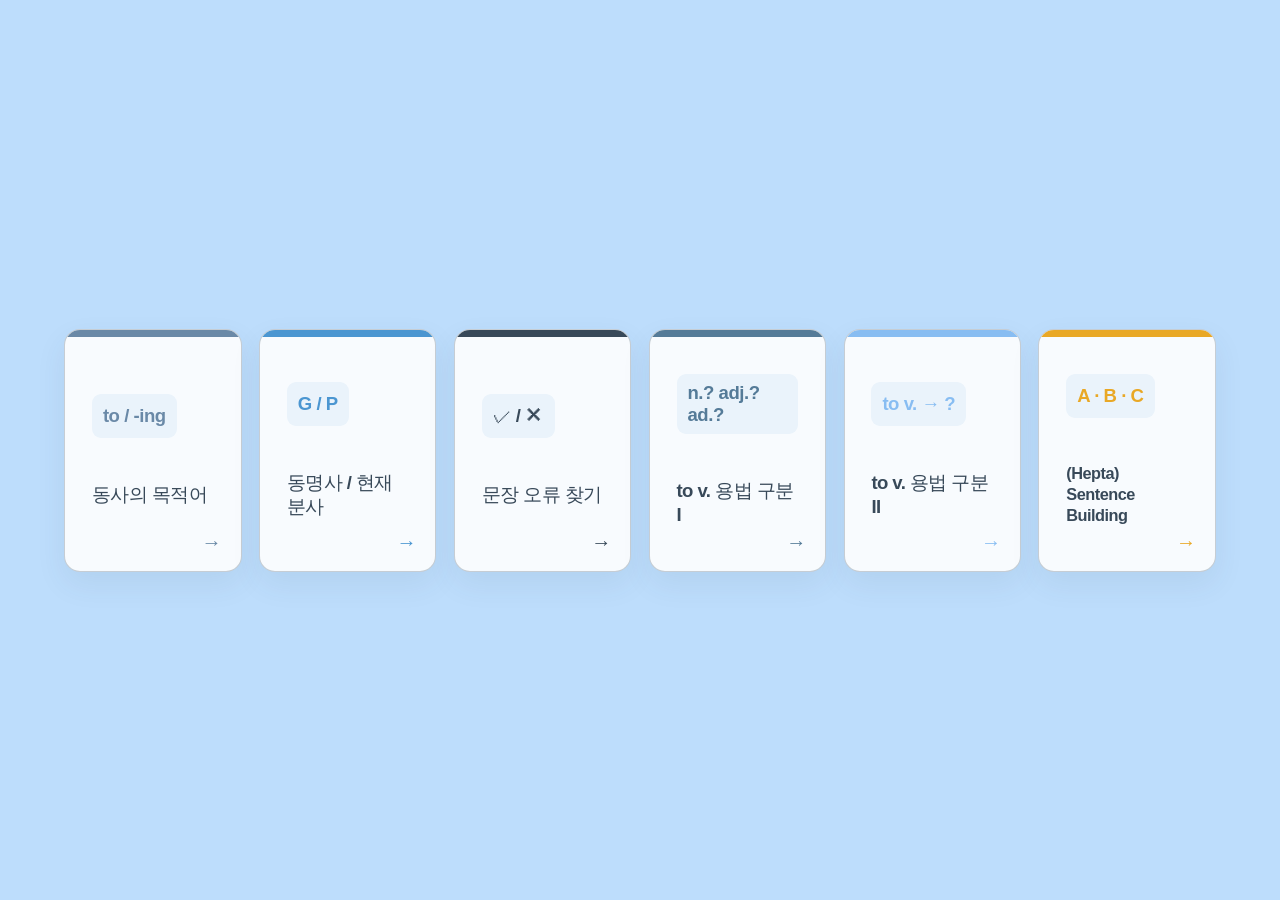
==== index.html @ 9b63d997 "Enhance Hepta tension audio" ====
<!doctype html>
<html lang="ko">
<head>
  <meta charset="UTF-8">
  <meta name="viewport" content="width=device-width, initial-scale=1, viewport-fit=cover, user-scalable=no">
  <meta name="theme-color" content="#384959">
  <meta name="apple-mobile-web-app-capable" content="yes">
  <meta name="apple-mobile-web-app-status-bar-style" content="black-translucent">
  <meta name="apple-mobile-web-app-title" content="Quick Tap">
  <link rel="manifest" href="manifest.webmanifest">
  <link rel="icon" type="image/png" sizes="32x32" href="assets/icons/favicon-32.png">
  <link rel="apple-touch-icon" sizes="180x180" href="assets/icons/apple-touch-icon-180.png">
  <link rel="apple-touch-icon" sizes="167x167" href="assets/icons/apple-touch-icon-167.png">
  <link rel="apple-touch-icon" sizes="152x152" href="assets/icons/apple-touch-icon-152.png">
  <title>Quick Tap</title>
  <style>
    :root {
      color-scheme: dark;
      font-family: Inter, Pretendard, -apple-system, BlinkMacSystemFont, "Segoe UI", sans-serif;
      background: #111318;
      color: #f7f8fa;
      font-synthesis: none;
      text-rendering: optimizeLegibility;
      -webkit-tap-highlight-color: transparent;
    }

    * { box-sizing: border-box; }
    html, body { width: 100%; height: 100%; margin: 0; overflow: hidden; overscroll-behavior: none; }
    body { min-height: 100dvh; background: #111318; touch-action: manipulation; user-select: none; -webkit-user-select: none; -webkit-touch-callout: none; -webkit-font-smoothing: antialiased; }
    button, input, select { font: inherit; }
    button { color: inherit; touch-action: manipulation; }
    [hidden] { display: none !important; }

    .screen { position: absolute; inset: 0; min-height: 100dvh; }
    .screen:not(.active) { display: none; }

    .topbar {
      position: absolute;
      z-index: 8;
      top: calc(env(safe-area-inset-top) + 16px);
      left: 16px;
      right: 16px;
      display: flex;
      align-items: center;
      justify-content: space-between;
      gap: 10px;
      pointer-events: none;
    }

    .topbar > * { min-width: 0; pointer-events: auto; }
    .icon-button, .pill {
      min-height: 42px;
      border: 1px solid rgba(255,255,255,.18);
      border-radius: 999px;
      background: rgba(17,19,24,.76);
      backdrop-filter: blur(10px);
      -webkit-backdrop-filter: blur(10px);
      color: #fff;
    }
    .icon-button { padding: 0 15px; cursor: pointer; font-size: .82rem; font-weight: 850; white-space: nowrap; transition: border-color 150ms ease, background 150ms ease, transform 100ms ease; }
    .pill { display: flex; align-items: baseline; gap: 7px; padding: 9px 13px; }
    .pill__label { color: rgba(255,255,255,.68); font-size: .66rem; font-weight: 850; letter-spacing: .06em; }
    .pill__value { font-size: 1.02rem; font-weight: 850; font-variant-numeric: tabular-nums; }
    .score-group { display: flex; min-width: 0; gap: 7px; }
    .topbar__actions { display: flex; min-width: 0; align-items: center; gap: 7px; }
    .button-label--short { display: none; }
    .study-toggle[aria-pressed="true"] {
      border-color: rgba(123,240,191,.62);
      background: rgba(26,91,72,.9);
      color: #a9f8d7;
    }
    .game.study-mode .game-timer { display: none; }

    .welcome, .menu {
      display: grid;
      place-items: center;
      padding: calc(env(safe-area-inset-top) + 26px) 22px calc(env(safe-area-inset-bottom) + 26px);
      overflow-y: auto;
      background:
        radial-gradient(circle at 18% 18%, rgba(75,205,168,.13), transparent 34%),
        radial-gradient(circle at 86% 78%, rgba(168,120,255,.12), transparent 34%),
        #111318;
    }

    .panel { width: min(100%, 520px); min-width: 0; }
    .menu .panel { width: min(100%, 1080px); min-width: 0; }
    .welcome__back {
      width: auto;
      margin: 0 0 24px;
      border-color: rgba(255,255,255,.16);
      background: #22262e;
    }
    .brand { margin: 0 0 10px; color: #7bf0bf; font-size: .74rem; font-weight: 900; letter-spacing: .17em; }
    .welcome h1 { margin: 0; font-size: clamp(2.1rem, 9vw, 3.7rem); line-height: 1.04; letter-spacing: -.055em; }
    .subtitle { margin: 14px 0 28px; color: rgba(255,255,255,.7); line-height: 1.58; }
    .field-label { display: block; margin: 0 0 9px; color: rgba(255,255,255,.72); font-size: .82rem; font-weight: 800; }
    .select, .text-input {
      width: 100%;
      height: 56px;
      padding: 0 16px;
      border: 1px solid rgba(255,255,255,.14);
      border-radius: 16px;
      outline: 0;
      background: #1b1e25;
      color: #fff;
    }
    .select:focus, .text-input:focus { border-color: #7bf0bf; box-shadow: 0 0 0 3px rgba(123,240,191,.12); }
    .text-input { margin-top: 10px; user-select: text; -webkit-user-select: text; }
    .study-option {
      display: flex;
      align-items: flex-start;
      gap: 12px;
      margin-top: 14px;
      padding: 15px 16px;
      border: 1px solid rgba(123,240,191,.25);
      border-radius: 16px;
      background: rgba(34,76,64,.34);
      cursor: pointer;
    }
    .study-option input { flex: 0 0 auto; width: 21px; height: 21px; margin: 2px 0 0; accent-color: #7bf0bf; }
    .study-option strong { display: block; color: #a9f8d7; font-size: .94rem; }
    .study-option span { display: block; margin-top: 4px; color: rgba(255,255,255,.72); font-size: .8rem; line-height: 1.45; }
    .primary-button, .secondary-button, .danger-button {
      width: 100%;
      min-height: 54px;
      border: 0;
      border-radius: 16px;
      cursor: pointer;
      font-weight: 850;
    }
    .primary-button { margin-top: 16px; background: #f3f5f7; color: #111318; }
    .secondary-button { border: 1px solid rgba(255,255,255,.14); background: #262a32; color: #fff; }
    .danger-button { border: 1px solid rgba(255,105,120,.27); background: rgba(255,73,91,.1); color: #ff9ba5; }
    .primary-button, .secondary-button, .danger-button { transition: filter 150ms ease, border-color 150ms ease, transform 100ms ease; }
    .primary-button:active, .secondary-button:active, .icon-button:active, .activity-card:active { transform: scale(.975); }
    button:focus-visible, input:focus-visible, select:focus-visible { outline: 3px solid #7bf0bf; outline-offset: 3px; }

    .activity-chip { display: inline-flex; margin-bottom: 18px; padding: 9px 13px; border-radius: 999px; background: #22262e; color: #7bf0bf; font-size: clamp(.78rem, 1.45vmin, 1rem); font-weight: 850; }
    .activity-list { display: grid; min-width: 0; grid-template-columns: repeat(auto-fit, minmax(220px, 1fr)); gap: 12px; }
    .activity-card {
      position: relative;
      width: 100%;
      min-width: 0;
      min-height: 170px;
      overflow: hidden;
      padding: 22px 50px 22px 22px;
      border: 1px solid rgba(255,255,255,.12);
      border-radius: 24px;
      text-align: left;
      cursor: pointer;
      transition: filter 160ms ease, border-color 160ms ease, transform 120ms ease, box-shadow 160ms ease;
    }
    .activity-card::after { content: "→"; position: absolute; right: 19px; bottom: 17px; color: rgba(255,255,255,.55); font-size: 1.25rem; font-weight: 900; transition: transform 160ms ease, color 160ms ease; }
    .activity-card--prime { background: linear-gradient(155deg, #226c5e, #163d36); }
    .activity-card--grammar { background: linear-gradient(155deg, #7250a5, #3d2d58); }
    .activity-card--ing { background: linear-gradient(155deg, #a45848, #55312c); }
    .activity-card--sentence-error { background: linear-gradient(155deg, #3d6f91, #243c59); }
    .activity-card:disabled { cursor: not-allowed; filter: grayscale(.65) brightness(.72); }
    .activity-card__icon { display: block; margin-bottom: 28px; color: rgba(255,255,255,.96); font-size: clamp(2rem, 4vmin, 3rem); font-weight: 500; letter-spacing: -.04em; }
    .activity-card strong { display: block; font-size: clamp(1.35rem, 2.8vmin, 2rem); letter-spacing: -.03em; }

    .game { overflow: hidden; }
    .choice { position: absolute; border: 0; cursor: pointer; transition: filter 100ms ease, box-shadow 120ms ease; }
    .choice:active { filter: brightness(1.17); }
    .choice__label { font-weight: 850; letter-spacing: -.02em; text-align: center; }
    .choice__hint { display: block; margin-top: 7px; color: rgba(255,255,255,.7); font-size: clamp(.68rem, 1.45vmin, 1rem); font-weight: 800; letter-spacing: .08em; }

    .prime-choice { left: 0; width: 100%; height: 50%; color: rgba(255,255,255,.92); }
    .prime-choice--yes { top: 0; padding-top: 100px; background: linear-gradient(160deg, #226c5e, #17483f); }
    .prime-choice--no { bottom: 0; padding-bottom: 72px; background: linear-gradient(160deg, #473346, #2d222e); }
    .prime-choice--yes .choice__label { position: absolute; top: calc(env(safe-area-inset-top) + 142px); left: 0; width: 100%; }
    .prime-choice--no .choice__label {
      position: absolute;
      bottom: calc(env(safe-area-inset-bottom) + 38px);
      left: 0;
      display: flex;
      flex-direction: column;
      align-items: center;
      width: 100%;
    }
    .prime-choice--no .choice__hint { order: -1; margin: 0 0 7px; }
    .prime-choice .choice__label { font-size: clamp(1.08rem, calc(2.4vmin + .5rem), 2.25rem); }
    .prime-divider { position: absolute; z-index: 2; top: 50%; left: 7%; width: 86%; height: 1px; background: rgba(255,255,255,.14); pointer-events: none; }

    .ing-choice { left: 0; width: 100%; height: 50%; color: rgba(255,255,255,.92); }
    .ing-choice--gerund { top: 0; background: linear-gradient(160deg, #9b5747, #63372f); }
    .ing-choice--participle { bottom: 0; background: linear-gradient(160deg, #315e76, #263f57); }
    .ing-choice--gerund .choice__label { position: absolute; top: calc(env(safe-area-inset-top) + 142px); left: 0; width: 100%; }
    .ing-choice--participle .choice__label {
      position: absolute;
      bottom: calc(env(safe-area-inset-bottom) + 38px);
      left: 0;
      display: flex;
      flex-direction: column;
      align-items: center;
      width: 100%;
    }
    .ing-choice--participle .choice__hint { order: -1; margin: 0 0 7px; }
    .ing-choice .choice__label { font-size: clamp(1.08rem, calc(2.4vmin + .5rem), 2.25rem); }
    .sentence-error-choice { left: 0; width: 100%; height: 50%; color: rgba(255,255,255,.94); }
    .sentence-error-choice--incorrect { top: 0; background: linear-gradient(160deg, #824657, #4d2c39); }
    .sentence-error-choice--correct { bottom: 0; background: linear-gradient(160deg, #226c5e, #17483f); }
    .sentence-error-stage {
      position: absolute;
      z-index: 19;
      top: 50%;
      left: 50%;
      display: grid;
      justify-items: center;
      width: min(88vw, 980px);
      pointer-events: none;
      transform: translate(-50%, -50%);
    }
    .sentence-error-guides {
      position: absolute;
      z-index: 18;
      inset: 0;
      pointer-events: none;
    }
    .sentence-error-guide {
      position: absolute;
      left: 50%;
      display: inline-flex;
      flex-direction: column;
      align-items: center;
      justify-content: center;
      gap: 5px;
      color: #fff;
      font-size: clamp(.92rem, 2vmin, 1.15rem);
      font-weight: 850;
      letter-spacing: -.02em;
      white-space: nowrap;
    }
    .sentence-error-guide::before,
    .sentence-error-guide::after {
      font-size: .82em;
      font-weight: 900;
      line-height: 1;
    }
    .sentence-error-guide__incorrect::after { content: "↑"; }
    .sentence-error-guide__correct::before { content: "↓"; }
    .sentence-error-guide__incorrect {
      top: calc(env(safe-area-inset-top) + 142px);
      transform: translateX(-50%);
    }
    .sentence-error-guide__correct {
      bottom: calc(env(safe-area-inset-bottom) + 38px);
      transform: translateX(-50%);
    }
    .sentence-error-divider { position: absolute; z-index: 2; top: 50%; left: 7%; width: 86%; height: 1px; background: rgba(255,255,255,.16); pointer-events: none; }
    .ing-sentence {
      width: min(88vw, 920px);
      min-width: 0;
      max-height: min(38dvh, 330px);
      overflow: hidden;
      padding: clamp(22px, 4vmin, 38px) clamp(24px, 5vw, 60px);
      font-family: "Avenir Next", "Trebuchet MS", Arial, sans-serif;
      font-size: clamp(1.55rem, calc(3.25vmin + .55rem), 3.35rem);
      font-weight: 700;
      line-height: 1.4;
      letter-spacing: -.025em;
      text-wrap: balance;
    }
    .sentence-error-stage .sentence-error-card {
      position: relative;
      top: auto;
      left: auto;
      width: 100%;
      min-width: 0;
      max-height: min(48dvh, 460px);
      overflow: hidden;
      padding: clamp(24px, 4.5vmin, 44px) clamp(22px, 5vw, 64px);
      font-family: "Avenir Next", "Trebuchet MS", Arial, sans-serif;
      font-size: clamp(2.15rem, calc(4.5vmin + .75rem), 5.2rem);
      font-weight: 750;
      line-height: 1.28;
      letter-spacing: -.025em;
      overflow-wrap: anywhere;
      text-wrap: balance;
      transform: none;
    }
    .sentence-error-stage .sentence-error-card.pop { animation: sentence-error-pop 170ms ease-out; }
    @keyframes sentence-error-pop {
      0% { opacity: .25; transform: scale(.9); }
      100% { opacity: 1; transform: scale(1); }
    }
    .sentence-error-empty {
      position: absolute;
      z-index: 22;
      inset: 0;
      display: grid;
      place-content: center;
      gap: 16px;
      padding: 30px;
      background: #111318;
      text-align: center;
    }
    .sentence-error-empty p { margin: 0; font-size: clamp(1.2rem, 3vmin, 1.7rem); font-weight: 800; }
    .sentence-error-empty .secondary-button { width: auto; padding-inline: 24px; }
    .marked-ing {
      color: #fff1a8;
      font-weight: 950;
      text-decoration-line: underline;
      text-decoration-thickness: .13em;
      text-underline-offset: .24em;
      text-decoration-color: #ffcb5c;
      text-decoration-skip-ink: none;
    }

    .game-timer {
      position: absolute;
      z-index: 9;
      top: calc(env(safe-area-inset-top) + 72px);
      left: 50%;
      width: min(48vw, 360px);
      transform: translateX(-50%);
      pointer-events: none;
    }
    .game-timer__meta { display: flex; justify-content: space-between; margin-bottom: 6px; color: rgba(255,255,255,.72); font-size: clamp(.67rem, 1.35vmin, .88rem); font-weight: 850; }
    .game-timer__track { height: clamp(7px, 1vmin, 11px); overflow: hidden; border: 1px solid rgba(255,255,255,.16); border-radius: 999px; background: rgba(17,19,24,.54); }
    .game-timer__bar { display: block; width: 100%; height: 100%; border-radius: inherit; background: #7bf0bf; transform-origin: left center; }
    .game-timer.urgent .game-timer__bar { background: #ff6575; }

    .center-card {
      position: absolute;
      z-index: 19;
      top: 50%;
      left: 50%;
      min-width: min(56vw, 230px);
      padding: 18px 28px 20px;
      border: 1px solid rgba(255,255,255,.18);
      border-radius: 24px;
      background: rgba(17,19,24,.94);
      box-shadow: 0 18px 50px rgba(0,0,0,.35);
      transform: translate(-50%,-50%);
      text-align: center;
      pointer-events: none;
    }
    .number { font-size: clamp(4.5rem, 24vw, 7.5rem); font-weight: 850; line-height: .9; letter-spacing: -.07em; font-variant-numeric: tabular-nums; }
    .verb { min-width: min(62vw, 300px); padding-block: 22px 24px; font-size: clamp(2.4rem, 12vw, 4.6rem); font-weight: 850; line-height: 1; letter-spacing: -.055em; }
    .center-card.pop { animation: pop 170ms ease-out; }
    @keyframes pop { 0% { opacity: .25; transform: translate(-50%,-50%) scale(.83); } 100% { opacity: 1; transform: translate(-50%,-50%) scale(1); } }

    .grammar-grid { position: absolute; inset: 0; display: grid; grid-template-columns: 1fr 1fr; grid-template-rows: 1fr 1fr; }
    .grammar-choice { position: relative; width: 100%; height: 100%; padding: 140px 12px 40px; color: rgba(255,255,255,.9); }
    .grammar-choice:nth-child(1) { background: #205f55; }
    .grammar-choice:nth-child(2) { background: #4e3d70; }
    .grammar-choice:nth-child(3) { padding-top: 70px; background: #644530; }
    .grammar-choice:nth-child(4) { padding-top: 70px; background: #3a526d; }
    .grammar-choice .choice__label { display: block; margin: auto; max-width: clamp(180px, 30vw, 350px); font-size: clamp(1.08rem, calc(2.4vmin + .55rem), 2.3rem); line-height: 1.22; }
    .choice-key {
      position: absolute;
      z-index: 3;
      display: grid;
      place-items: center;
      width: clamp(42px, 6.2vmin, 58px);
      aspect-ratio: 1;
      border: 2px solid rgba(255,255,255,.4);
      border-radius: 14px;
      background: rgba(17,19,24,.72);
      box-shadow: 0 8px 20px rgba(0,0,0,.22);
      color: #fff;
      font-family: inherit;
      font-size: clamp(1.2rem, 3vmin, 1.75rem);
      font-weight: 900;
      line-height: 1;
    }
    .grammar-choice:nth-child(1) .choice-key, .grammar-choice:nth-child(2) .choice-key { top: calc(env(safe-area-inset-top) + 76px); }
    .grammar-choice:nth-child(3) .choice-key, .grammar-choice:nth-child(4) .choice-key {
      top: auto;
      bottom: calc(env(safe-area-inset-bottom) + 18px);
    }
    .grammar-choice:nth-child(odd) .choice-key { left: 18px; }
    .grammar-choice:nth-child(even) .choice-key { right: 18px; }
    .grammar-lines::before, .grammar-lines::after { content: ""; position: absolute; z-index: 2; background: rgba(255,255,255,.16); pointer-events: none; }
    .grammar-lines::before { top: 7%; bottom: 7%; left: 50%; width: 1px; }
    .grammar-lines::after { top: 50%; left: 5%; right: 5%; height: 1px; }

    .flash { position: absolute; z-index: 12; inset: 0; opacity: 0; pointer-events: none; }
    .flash.correct { animation: correct 240ms ease-out; }
    .flash.wrong { animation: wrong 340ms ease-out; }
    @keyframes correct { 0% { opacity: .55; box-shadow: inset 0 0 0 8px #BDDDFC; } 100% { opacity: 0; box-shadow: inset 0 0 0 0 #BDDDFC; } }
    @keyframes wrong { 0%,45% { opacity: .65; background: rgba(255,73,91,.48); } 100% { opacity: 0; } }

    .choice.answer-correct { z-index: 4; filter: brightness(1.24); box-shadow: inset 0 0 0 clamp(6px, .9vmin, 11px) #8affcf; }
    .choice.answer-wrong { z-index: 4; filter: brightness(.8); box-shadow: inset 0 0 0 clamp(6px, .9vmin, 11px) #ff5264; }
    .answer-feedback {
      position: absolute;
      z-index: 20;
      top: calc(50% - clamp(112px, 14vmin, 160px));
      left: 50%;
      min-width: min(68vw, 400px);
      padding: clamp(13px, 2vmin, 20px) clamp(22px, 3.5vmin, 36px);
      border: 3px solid transparent;
      border-radius: 24px;
      box-shadow: 0 18px 60px rgba(0,0,0,.45);
      opacity: 0;
      transform: translate(-50%,-50%) scale(.78);
      text-align: center;
      pointer-events: none;
    }
    .answer-feedback.show { animation: feedback-pop 650ms ease-out both; }
    .answer-feedback.correct { border-color: #8affcf; background: rgba(14,77,58,.97); color: #dffff2; }
    .answer-feedback.wrong { border-color: #ff6575; background: rgba(110,23,35,.97); color: #fff0f2; }
    .answer-feedback strong { display: block; font-size: clamp(1.45rem, 3.8vmin, 2.35rem); line-height: 1.05; }
    .answer-feedback span { display: block; margin-top: 7px; font-size: clamp(.78rem, 1.8vmin, 1.05rem); font-weight: 750; }
    @keyframes feedback-pop {
      0% { opacity: 0; transform: translate(-50%,-50%) scale(.78); }
      18%,78% { opacity: 1; transform: translate(-50%,-50%) scale(1); }
      100% { opacity: 0; transform: translate(-50%,-50%) scale(1.04); }
    }

    .streak-celebration {
      position: absolute;
      z-index: 25;
      inset: 0;
      overflow: hidden;
      visibility: hidden;
      pointer-events: none;
    }
    .streak-celebration.show { visibility: visible; }
    .streak-celebration::before {
      content: "";
      position: absolute;
      inset: 0;
      background: radial-gradient(circle at 50% 24%, rgba(255,223,100,.28), transparent 48%);
      opacity: 0;
    }
    .streak-celebration.show::before { animation: streak-glow 1.4s ease-out both; }
    .streak-celebration.major::before {
      background:
        radial-gradient(circle at 50% 28%, rgba(255,241,157,.46), transparent 38%),
        radial-gradient(circle at 50% 50%, rgba(123,240,191,.18), transparent 68%);
      animation-duration: 2s;
    }
    .streak-celebration__message {
      position: absolute;
      z-index: 2;
      top: 24%;
      left: 50%;
      min-width: min(38vw, 260px);
      padding: 18px 28px;
      border: 2px solid rgba(255,255,255,.5);
      border-radius: 999px;
      background: rgba(17,19,24,.9);
      box-shadow: 0 16px 50px rgba(0,0,0,.38), 0 0 34px rgba(255,216,90,.3);
      opacity: 0;
      transform: translate(-50%,-50%) scale(.65);
      text-align: center;
    }
    .streak-celebration__message::before {
      content: "";
      position: absolute;
      top: 50%;
      left: 50%;
      width: 80px;
      aspect-ratio: 1;
      border: 4px solid rgba(255,226,116,.82);
      border-radius: 50%;
      opacity: 0;
      transform: translate(-50%,-50%) scale(.45);
    }
    .streak-celebration.show .streak-celebration__message { animation: streak-message 1.4s ease-out both; }
    .streak-celebration.show .streak-celebration__message::before { animation: streak-ring 1.05s ease-out both; }
    .streak-celebration__message strong {
      display: block;
      color: #fff4ae;
      font-size: clamp(2rem, 7vmin, 4.2rem);
      font-weight: 950;
      line-height: 1;
      letter-spacing: -.05em;
      text-shadow: 0 4px 20px rgba(255,198,52,.45);
    }
    .streak-celebration.major .streak-celebration__message {
      min-width: min(54vw, 420px);
      padding: 24px 36px;
      border-width: 4px;
      box-shadow: 0 22px 80px rgba(0,0,0,.5), 0 0 70px rgba(255,216,90,.58);
    }
    .streak-celebration.major .streak-celebration__message strong { font-size: clamp(3.1rem, 10vmin, 6.7rem); }
    .streak-celebration.major.show .streak-celebration__message { animation-duration: 2s; }
    .streak-celebration.major.show .streak-celebration__message::before { animation-duration: 1.5s; }
    .streak-celebration__particles { position: absolute; inset: 0; }
    .confetti-piece {
      position: absolute;
      top: var(--start-y);
      left: var(--start-x);
      width: var(--piece-width);
      height: var(--piece-height);
      border-radius: 3px;
      background: var(--color);
      box-shadow: 0 0 9px color-mix(in srgb, var(--color) 72%, transparent);
      opacity: 0;
      transform: translate(-50%,-50%) rotate(0deg) scale(.35);
    }
    .streak-celebration.show .confetti-piece {
      animation: confetti-burst var(--duration) cubic-bezier(.12,.72,.23,1) var(--delay) both;
    }
    @keyframes streak-message {
      0% { opacity: 0; transform: translate(-50%,-50%) scale(.65); }
      16%,72% { opacity: 1; transform: translate(-50%,-50%) scale(1); }
      82% { opacity: 1; transform: translate(-50%,-50%) scale(1.04); }
      100% { opacity: 0; transform: translate(-50%,-50%) scale(.96); }
    }
    @keyframes streak-ring {
      0% { opacity: .95; transform: translate(-50%,-50%) scale(.35); }
      100% { opacity: 0; transform: translate(-50%,-50%) scale(5.8); }
    }
    @keyframes streak-glow {
      0% { opacity: 0; }
      14%,48% { opacity: 1; }
      100% { opacity: 0; }
    }
    @keyframes confetti-burst {
      0% { opacity: 0; transform: translate(-50%,-50%) rotate(0deg) scale(.35); }
      8% { opacity: 1; }
      58% { opacity: 1; transform: translate(calc(-50% + var(--x-mid)), calc(-50% + var(--y-mid))) rotate(var(--spin-mid)) scale(1); }
      100% { opacity: 0; transform: translate(calc(-50% + var(--x-end)), calc(-50% + var(--y-end))) rotate(var(--spin-end)) scale(.72); }
    }

    .modal {
      position: absolute;
      z-index: 30;
      inset: 0;
      display: grid;
      place-items: center;
      padding: 22px;
      background: rgba(9,10,13,.84);
      backdrop-filter: blur(14px);
      -webkit-backdrop-filter: blur(14px);
      opacity: 0;
      visibility: hidden;
      transition: opacity 180ms ease, visibility 180ms ease;
    }
    .modal.show { opacity: 1; visibility: visible; }
    .modal__card { width: min(100%, 420px); max-height: calc(100dvh - 44px); overflow-y: auto; padding: 28px 22px 22px; border: 1px solid rgba(255,255,255,.16); border-radius: 27px; background: #191c22; box-shadow: 0 24px 70px rgba(0,0,0,.48); text-align: center; }
    .modal__eyebrow { margin: 0 0 9px; color: #ff8793; font-size: .75rem; font-weight: 900; letter-spacing: .13em; }
    .modal__eyebrow.info { color: #7bf0bf; }
    .modal h2 { margin: 0; overflow-wrap: anywhere; font-size: 2rem; letter-spacing: -.04em; text-wrap: balance; }
    .modal__message { margin: 12px 0 20px; color: rgba(255,255,255,.7); font-size: .94rem; line-height: 1.65; white-space: pre-line; }
    #result-modal .modal__card,
    #study-explanation-modal .modal__card {
      display: flex;
      flex-direction: column;
      overflow: hidden;
      overscroll-behavior: contain;
    }
    .result-modal__header,
    .study-explanation-toolbar { flex: 0 0 auto; }
    .result-scroll-content,
    .study-explanation-scroll {
      min-height: 0;
      overflow-y: auto;
      overscroll-behavior: contain;
      scrollbar-gutter: stable;
    }
    .result-player-toolbar {
      display: flex;
      justify-content: space-between;
      gap: 8px;
      margin: -8px 0 16px;
    }
    .study-explanation-toolbar {
      display: flex;
      align-items: center;
      justify-content: space-between;
      flex-wrap: wrap;
      gap: 12px;
      margin-bottom: 14px;
      text-align: left;
    }
    .study-explanation-toolbar strong {
      color: #ffcb5c;
      font-size: 1rem;
      font-weight: 900;
      letter-spacing: -.02em;
    }
    .study-explanation-actions { display: flex; gap: 8px; margin-left: auto; }
    .result-player-toolbar .secondary-button,
    .result-player-toolbar .primary-button,
    .study-explanation-toolbar .secondary-button,
    .study-explanation-toolbar .primary-button {
      width: auto;
      min-height: 44px;
      margin-top: 0;
      padding: 0 17px;
      border-radius: 999px;
      font-size: .84rem;
    }
    .button-shortcut {
      display: inline-grid;
      place-items: center;
      min-width: 25px;
      height: 25px;
      margin-left: 8px;
      padding: 0 6px;
      border: 1px solid rgba(255,255,255,.25);
      border-radius: 7px;
      background: rgba(17,19,24,.48);
      color: #fff;
      font-family: inherit;
      font-size: .72rem;
      font-weight: 900;
      line-height: 1;
      vertical-align: middle;
    }
    .primary-button .button-shortcut { border-color: rgba(17,19,24,.22); background: rgba(17,19,24,.1); color: #111318; }
    .stats { display: grid; grid-template-columns: 1fr 1fr; gap: 9px; margin-bottom: 18px; }
    .stat { padding: 14px; border-radius: 15px; background: #22262e; }
    .stat span { display: block; color: rgba(255,255,255,.65); font-size: .72rem; }
    .stat strong { display: block; margin-top: 4px; font-size: 1.55rem; }
    .leaderboard { margin: 0 0 16px; text-align: left; }
    .leaderboard__title { display: flex; align-items: center; justify-content: space-between; margin-bottom: 8px; }
    .leaderboard h3 { margin: 0; font-size: .88rem; }
    .leaderboard__list {
      max-height: min(34dvh, 340px);
      margin: 0;
      padding: 0;
      overflow-x: hidden;
      overflow-y: auto;
      overscroll-behavior: contain;
      scrollbar-gutter: stable;
      list-style: none;
      border-radius: 14px;
      background: #22262e;
    }
    .leaderboard__row { display: grid; grid-template-columns: 30px 1fr auto; gap: 8px; padding: 11px 13px; border-bottom: 1px solid rgba(255,255,255,.06); font-size: .88rem; }
    .leaderboard__row:last-child { border-bottom: 0; }
    .leaderboard__row.current { background: rgba(123,240,191,.07); color: #8ff3cb; }
    .leaderboard__rank { color: rgba(255,255,255,.45); font-variant-numeric: tabular-nums; }
    .leaderboard__score { font-weight: 850; font-variant-numeric: tabular-nums; }
    .leaderboard__empty { padding: 15px; color: rgba(255,255,255,.45); text-align: center; font-size: .8rem; }
    .ing-result { display: grid; gap: 8px; text-align: left; }
    .ing-result__answer {
      padding: 11px 15px;
      border: 2px solid rgba(123,240,191,.4);
      border-radius: 15px;
      background: rgba(35,83,67,.5);
      color: #b7ffdf;
      font-size: clamp(1.05rem, 2.2vmin, 1.35rem);
      font-weight: 900;
      text-align: center;
    }
    .ing-result__section { padding: 13px 16px; border-radius: 13px; background: #22262e; }
    .ing-result__label { display: block; margin-bottom: 5px; color: rgba(255,255,255,.66); font-size: clamp(.78rem, 1.45vmin, .94rem); font-weight: 900; letter-spacing: .08em; }
    .ing-result__sentence {
      color: #fff;
      font-family: "Avenir Next", "Trebuchet MS", Arial, sans-serif;
      font-size: clamp(1.2rem, 2.65vmin, 1.65rem);
      font-weight: 750;
      line-height: 1.4;
    }
    .ing-result__translation { color: rgba(255,255,255,.95); font-size: clamp(1.18rem, 2.5vmin, 1.55rem); font-weight: 700; line-height: 1.42; }
    .ing-result__grammar { color: rgba(255,255,255,.94); font-size: clamp(1.15rem, 2.35vmin, 1.45rem); font-weight: 800; line-height: 1.42; }
    .ing-grammar-focus { color: #fff1a8; font-weight: 950; }
    .ing-grammar-answer {
      display: inline-block;
      padding: .03em .35em .08em;
      border: 1px solid rgba(123,240,191,.42);
      border-radius: .42em;
      background: rgba(35,83,67,.5);
      color: #b7ffdf;
      font-weight: 950;
    }
    .ing-meaning-emphasis {
      color: #fff1a8;
      font-weight: 950;
      text-decoration-line: underline;
      text-decoration-thickness: .12em;
      text-underline-offset: .2em;
      text-decoration-color: #ffcb5c;
      text-decoration-skip-ink: none;
    }
    .sentence-error-result { display: grid; gap: 9px; text-align: left; }
    .sentence-error-result__answer {
      padding: 12px 16px;
      border: 2px solid rgba(123,240,191,.42);
      border-radius: 15px;
      background: rgba(35,83,67,.5);
      color: #b7ffdf;
      font-size: clamp(1rem, 2.15vmin, 1.35rem);
      font-weight: 900;
      text-align: center;
    }
    .sentence-error-result__section { padding: 14px 16px; border-radius: 13px; background: #22262e; }
    .sentence-error-result__label { display: block; margin-bottom: 7px; color: rgba(255,255,255,.68); font-size: clamp(.76rem, 1.4vmin, .92rem); font-weight: 900; letter-spacing: .06em; }
    .sentence-diff {
      color: #fff;
      font-family: "Avenir Next", "Trebuchet MS", Arial, sans-serif;
      font-size: clamp(1.12rem, 2.5vmin, 1.55rem);
      font-weight: 750;
      line-height: 1.5;
    }
    .sentence-diff__delete {
      padding: 0 .08em;
      color: #ff9ba8;
      font-weight: 900;
      text-decoration-thickness: .12em;
      text-decoration-color: #ff6575;
    }
    .sentence-diff__insert {
      padding: 0 .1em .04em;
      border-bottom: .12em solid #7bf0bf;
      background: rgba(55,139,108,.2);
      color: #a9f8d7;
      font-weight: 950;
      text-decoration: none;
    }
    .sentence-change-list { display: flex; flex-wrap: wrap; gap: 7px; }
    .sentence-change-chip {
      display: inline-flex;
      padding: 7px 10px;
      border: 1px solid rgba(255,203,92,.3);
      border-radius: 999px;
      background: rgba(91,72,31,.28);
      color: #fff1a8;
      font-size: clamp(.82rem, 1.7vmin, 1rem);
      font-weight: 850;
      line-height: 1.35;
    }
    .sentence-error-result__text { color: rgba(255,255,255,.95); font-size: clamp(1.02rem, 2.2vmin, 1.32rem); font-weight: 700; line-height: 1.55; }
    .link-button { min-height: 44px; margin-top: 8px; border: 0; background: transparent; color: rgba(255,255,255,.62); cursor: pointer; font-size: .8rem; text-decoration: underline; text-underline-offset: 3px; }
    .info-dismiss {
      display: flex;
      align-items: flex-start;
      gap: 10px;
      margin: 0 0 18px;
      padding: 13px 14px;
      border-radius: 14px;
      background: #22262e;
      color: rgba(255,255,255,.76);
      text-align: left;
      font-size: .84rem;
      line-height: 1.45;
      cursor: pointer;
      user-select: none;
    }
    .info-dismiss input { flex: 0 0 auto; width: 19px; height: 19px; margin: 1px 0 0; accent-color: #7bf0bf; }
    #info-modal .modal__card, #study-explanation-modal .modal__card, #result-modal .modal__card { width: min(100%, 560px); padding: 34px 28px 26px; }
    #study-explanation-modal .modal__card { padding: 20px; }
    #info-modal h2, #result-modal h2 { font-size: clamp(2.2rem, 6vmin, 2.8rem); }
    #info-modal .modal__message, #study-explanation-modal .modal__message, #result-modal .modal__message {
      margin: 18px 0 22px;
      padding: 18px 20px;
      border-radius: 16px;
      background: #22262e;
      color: rgba(255,255,255,.95);
      font-size: clamp(1.12rem, 2.6vmin, 1.35rem);
      font-weight: 650;
      line-height: 1.75;
      text-align: left;
    }
    #study-explanation-modal .modal__message { margin: 0 0 12px; }
    #result-modal #result-message.has-rich-explanation,
    #study-explanation-modal #study-explanation-message.has-rich-explanation { padding: 0; background: transparent; }
    #study-explanation-modal .primary-button { margin-top: 0; }

    @media (hover: hover) {
      .activity-card:hover { border-color: rgba(255,255,255,.26); filter: brightness(1.08); box-shadow: 0 16px 38px rgba(0,0,0,.2); transform: translateY(-2px); }
      .activity-card:hover::after { color: #fff; transform: translateX(3px); }
      .icon-button:hover, .secondary-button:hover { border-color: rgba(255,255,255,.32); filter: brightness(1.1); }
      .primary-button:hover { filter: brightness(.93); }
      .link-button:hover { color: rgba(255,255,255,.85); }
    }

    @media (max-width: 390px) {
      .activity-card { min-height: 150px; }
      .activity-card__icon { margin-bottom: 20px; }
    }
    @media (max-width: 700px) {
      .menu { place-items: start center; }
      .activity-list { grid-template-columns: 1fr; }
      .activity-card { min-height: 145px; padding: 20px 50px 20px 22px; }
      .activity-card__icon { margin-bottom: 18px; }
    }
    @media (min-width: 600px), (orientation: landscape) {
      .sentence-error-choice { top: 0; bottom: auto; width: 50%; height: 100%; }
      .sentence-error-choice--incorrect { left: 0; }
      .sentence-error-choice--correct { right: 0; left: auto; }
      .sentence-error-divider { top: 7%; bottom: 7%; left: 50%; width: 1px; height: auto; }
      .sentence-error-guide__incorrect,
      .sentence-error-guide__correct {
        top: 28%;
        bottom: auto;
        flex-direction: row;
        transform: translate(-50%, -50%);
      }
      .sentence-error-guide__incorrect { left: 25%; }
      .sentence-error-guide__correct { left: 75%; }
      .sentence-error-guide__incorrect::before { content: "←"; }
      .sentence-error-guide__incorrect::after { content: none; }
      .sentence-error-guide__correct::before { content: none; }
      .sentence-error-guide__correct::after { content: "→"; }
    }
    @media (max-width: 480px) {
      .topbar { left: 10px; right: 10px; gap: 7px; }
      .icon-button { min-height: 38px; padding: 0 11px; font-size: .74rem; }
      .topbar__actions { gap: 5px; }
      .topbar__actions .icon-button { padding-inline: 9px; }
      .pill { min-height: 38px; gap: 5px; padding: 7px 10px; }
      .pill__label { font-size: .58rem; }
      .pill__value { font-size: .94rem; }
      .score-group { gap: 5px; }
      .game-timer { width: min(46vw, 200px); }
      .result-player-toolbar .secondary-button,
      .result-player-toolbar .primary-button,
      .study-explanation-toolbar .secondary-button,
      .study-explanation-toolbar .primary-button { min-height: 44px; padding-inline: 13px; font-size: .78rem; }
    }
    @media (max-width: 360px) {
      .topbar { left: 6px; right: 6px; gap: 4px; }
      .topbar__actions, .score-group { gap: 4px; }
      .icon-button { min-height: 42px; padding-inline: 8px; font-size: .68rem; }
      .pill { min-height: 42px; gap: 3px; padding: 6px 7px; }
      .pill__label { font-size: .53rem; letter-spacing: 0; }
      .pill__value { font-size: .88rem; }
      .button-label--wide { display: none; }
      .button-label--short { display: inline; }
    }
    @media (orientation: landscape) and (max-height: 600px) {
      .topbar { top: calc(env(safe-area-inset-top) + 8px); }
      .game-timer { top: calc(env(safe-area-inset-top) + 54px); width: min(34vw, 260px); }
      .grammar-choice { padding-top: 88px; }
      .grammar-choice:nth-child(3), .grammar-choice:nth-child(4) { padding-top: 42px; }
      .modal__card { padding-top: 22px; padding-bottom: 18px; }
      .answer-feedback {
        top: 50%;
        left: calc(50% + min(31vw, 320px));
        min-width: min(30vw, 250px);
        padding: 12px 16px;
      }
      .grammar-choice:nth-child(1) .choice-key, .grammar-choice:nth-child(2) .choice-key { top: calc(env(safe-area-inset-top) + 56px); }
      .grammar-choice:nth-child(3) .choice-key, .grammar-choice:nth-child(4) .choice-key {
        top: auto;
        bottom: calc(env(safe-area-inset-bottom) + 10px);
      }
      .ing-choice--gerund .choice__label { top: calc(env(safe-area-inset-top) + 112px); }
      .ing-choice--participle .choice__label { bottom: calc(env(safe-area-inset-bottom) + 24px); }
      .ing-sentence { max-height: 34dvh; padding: 16px 30px; font-size: clamp(1.3rem, 4.1vmin, 2.3rem); }
      .sentence-error-stage .sentence-error-card { max-height: 46dvh; padding: 16px 30px; font-size: clamp(1.9rem, calc(5.2vmin + .5rem), 3.3rem); }
      .streak-celebration__message { top: 50%; left: 18%; min-width: min(31vw, 250px); padding: 12px 18px 14px; }
      .streak-celebration.major .streak-celebration__message { min-width: min(38vw, 340px); padding: 15px 22px 18px; }
    }
    @media (min-width: 768px) and (min-height: 600px) {
      #info-modal .modal__card, #study-explanation-modal .modal__card, #result-modal .modal__card { width: min(100%, 720px); padding: 48px 50px 40px; border-radius: 34px; }
      #study-explanation-modal .modal__card { padding: 28px; }
      #info-modal .modal__eyebrow, #result-modal .modal__eyebrow { margin-bottom: 15px; font-size: 1rem; }
      #info-modal h2, #result-modal h2 { font-size: 3.2rem; }
      #info-modal .modal__message, #study-explanation-modal .modal__message, #result-modal .modal__message { margin: 22px 0 30px; padding: 24px 26px; font-size: 1.5rem; line-height: 1.8; }
      #study-explanation-modal .modal__message { margin: 0 0 16px; }
      #info-modal .info-dismiss { padding: 18px 20px; font-size: 1.08rem; }
      #info-modal .info-dismiss input { width: 23px; height: 23px; }
      #info-modal .primary-button, #study-explanation-modal .primary-button { min-height: 66px; font-size: 1.15rem; }
    }
    @media (prefers-reduced-motion: reduce) {
      .streak-celebration.show .streak-celebration__message { opacity: 1; transform: translate(-50%,-50%) scale(1); animation: none !important; }
      .streak-celebration::before, .streak-celebration__message::before { display: none; }
      .streak-celebration.show .confetti-piece {
        opacity: .92;
        animation: none !important;
        transform:
          translate(calc(-50% + var(--x-mid)), calc(-50% + var(--y-mid)))
          rotate(var(--spin-mid))
          scale(1);
      }
      *,*::before,*::after { animation-duration: 1ms !important; transition-duration: 1ms !important; }
    }

    /* Flat palette theme */
    :root {
      color-scheme: light;
      --ink: #384959;
      --steel: #6A89A7;
      --powder: #BDDDFC;
      --sky: #88BDF2;
      --paper: #F8FBFE;
      --surface: #EAF3FB;
      --line: #6A89A7;
      --danger: #B85F6C;
      --success: #537E72;
      background: var(--powder);
      color: var(--ink);
    }

    body { background: var(--powder); color: var(--ink); }
    .welcome, .menu { background: var(--powder); }

    .welcome .panel {
      padding: clamp(24px, 5vw, 34px);
      border: 2px solid var(--ink);
      border-radius: 20px;
      background: var(--paper);
    }

    .brand { color: var(--steel); }
    .subtitle, .field-label { color: var(--ink); }
    .activity-chip {
      border: 1px solid var(--steel);
      border-radius: 9px;
      background: var(--surface);
      color: var(--ink);
    }

    .select, .text-input {
      border: 2px solid var(--steel);
      border-radius: 12px;
      background: #fff;
      color: var(--ink);
    }
    .select:focus, .text-input:focus {
      border-color: var(--ink);
      box-shadow: 0 0 0 3px rgba(136,189,242,.45);
    }
    .study-option {
      border: 1px solid var(--steel);
      border-radius: 12px;
      background: var(--surface);
      color: var(--ink);
    }
    .study-option input, .info-dismiss input { accent-color: var(--steel); }
    .study-option strong, .study-option span { color: var(--ink); }

    .primary-button, .secondary-button, .danger-button {
      border-radius: 12px;
      box-shadow: none;
    }
    .primary-button { background: var(--ink); color: #fff; }
    .secondary-button {
      border: 2px solid var(--steel);
      background: var(--paper);
      color: var(--ink);
    }
    .danger-button {
      border: 2px solid var(--danger);
      background: var(--paper);
      color: var(--danger);
    }
    button:focus-visible, input:focus-visible, select:focus-visible {
      outline-color: var(--ink);
    }

    .activity-list { gap: 14px; }
    .activity-card {
      border: 2px solid var(--ink);
      border-radius: 18px;
      box-shadow: none;
    }
    .activity-card--prime { background: var(--steel); color: #fff; }
    .activity-card--grammar { background: var(--powder); color: var(--ink); }
    .activity-card--ing { background: var(--sky); color: var(--ink); }
    .activity-card--sentence-error { background: var(--ink); color: #fff; }
    .activity-card__icon, .activity-card::after { color: inherit; }

    .icon-button, .pill {
      border: 2px solid var(--ink);
      border-radius: 12px;
      background: var(--paper);
      color: var(--ink);
      box-shadow: none;
      backdrop-filter: none;
      -webkit-backdrop-filter: none;
    }
    .pill__label { color: var(--steel); }
    .study-toggle[aria-pressed="true"] {
      border-color: var(--ink);
      background: var(--sky);
      color: var(--ink);
    }

    .prime-choice--yes, .ing-choice--gerund, .sentence-error-choice--incorrect {
      background: var(--steel);
      color: #fff;
    }
    .prime-choice--no, .ing-choice--participle, .sentence-error-choice--correct {
      background: var(--sky);
      color: var(--ink);
    }
    .choice__hint { color: currentColor; opacity: .72; }
    .prime-divider, .sentence-error-divider,
    .grammar-lines::before, .grammar-lines::after {
      background: rgba(56,73,89,.4);
    }

    .grammar-choice:nth-child(1) { background: var(--steel); color: #fff; }
    .grammar-choice:nth-child(2) { background: var(--powder); color: var(--ink); }
    .grammar-choice:nth-child(3) { background: var(--sky); color: var(--ink); }
    .grammar-choice:nth-child(4) { background: var(--ink); color: #fff; }
    .choice-key {
      border: 2px solid currentColor;
      border-radius: 10px;
      background: var(--paper);
      box-shadow: none;
      color: var(--ink);
    }

    .game-timer {
      padding: 7px 9px 9px;
      border: 2px solid var(--ink);
      border-radius: 12px;
      background: var(--paper);
    }
    .game-timer__meta { color: var(--ink); }
    .game-timer__track {
      border: 1px solid var(--steel);
      background: var(--powder);
    }
    .game-timer__bar { background: var(--steel); }
    .game-timer.urgent .game-timer__bar { background: var(--danger); }

    .center-card, .sentence-error-stage .sentence-error-card {
      border: 3px solid var(--ink);
      border-radius: 16px;
      background: var(--paper);
      box-shadow: none;
      color: var(--ink);
    }
    .sentence-error-guide {
      padding: 0;
      border: 0;
      border-radius: 0;
      background: transparent;
      box-shadow: none;
    }
    .sentence-error-guide__incorrect { color: #fff; }
    .sentence-error-guide__correct { color: var(--ink); }
    .sentence-error-empty { background: var(--powder); color: var(--ink); }
    .marked-ing, .ing-meaning-emphasis {
      padding-inline: .08em;
      background: var(--powder);
      color: var(--ink);
      text-decoration-color: var(--steel);
    }

    .answer-feedback {
      border-radius: 14px;
      box-shadow: none;
    }
    .answer-feedback.correct {
      border-color: var(--success);
      background: var(--paper);
      color: var(--success);
    }
    .answer-feedback.wrong {
      border-color: var(--danger);
      background: var(--paper);
      color: var(--danger);
    }
    .choice.answer-correct {
      filter: none;
      box-shadow: inset 0 0 0 clamp(6px, .9vmin, 11px) var(--paper);
    }
    .choice.answer-wrong {
      filter: brightness(.88);
      box-shadow: inset 0 0 0 clamp(6px, .9vmin, 11px) var(--danger);
    }

    .streak-celebration::before,
    .streak-celebration__message::before { display: none; }
    .streak-celebration__message,
    .streak-celebration.major .streak-celebration__message {
      border: 3px solid var(--sky);
      border-radius: 16px;
      background: var(--paper);
      box-shadow: none;
    }
    .streak-celebration__message strong {
      color: var(--ink);
      text-shadow: none;
    }
    .confetti-piece { box-shadow: none; }

    .modal {
      background: rgba(56,73,89,.78);
      backdrop-filter: none;
      -webkit-backdrop-filter: none;
    }
    .modal__card {
      border: 3px solid var(--ink);
      border-radius: 20px;
      background: var(--paper);
      box-shadow: none;
      color: var(--ink);
    }
    .modal__eyebrow, .modal__eyebrow.info { color: var(--steel); }
    .modal__message { color: var(--ink); }
    .study-explanation-toolbar strong { color: var(--ink); }
    .button-shortcut {
      border-color: var(--steel);
      background: var(--surface);
      color: var(--ink);
    }
    .primary-button .button-shortcut {
      border-color: var(--powder);
      background: transparent;
      color: #fff;
    }
    .stat { background: var(--surface); }
    .stat span { color: var(--steel); }

    .leaderboard__list {
      border: 1px solid var(--steel);
      background: #fff;
    }
    .leaderboard__row {
      border-bottom-color: var(--powder);
      color: var(--ink);
    }
    .leaderboard__row.current {
      background: var(--powder);
      color: var(--ink);
    }
    .leaderboard__rank, .leaderboard__empty { color: var(--steel); }

    .ing-result__answer, .sentence-error-result__answer {
      border-color: var(--steel);
      background: var(--powder);
      color: var(--ink);
    }
    .ing-result__section, .sentence-error-result__section,
    .info-dismiss,
    #info-modal .modal__message,
    #study-explanation-modal .modal__message,
    #result-modal .modal__message {
      background: var(--surface);
      color: var(--ink);
    }
    .ing-result__label, .sentence-error-result__label { color: var(--steel); }
    .ing-result__sentence, .ing-result__translation, .ing-result__grammar,
    .sentence-diff, .sentence-error-result__text { color: var(--ink); }
    .ing-grammar-focus { color: var(--ink); }
    .ing-grammar-answer {
      border-color: var(--steel);
      background: var(--powder);
      color: var(--ink);
    }
    .sentence-diff__delete {
      color: #D9273E;
      font-weight: 950;
      text-decoration-line: line-through;
      text-decoration-thickness: .14em;
      text-decoration-color: #D9273E;
    }
    .sentence-diff__insert {
      border-bottom-color: #337BB5;
      background: #DCEEFF;
      color: var(--ink);
      font-weight: 950;
    }
    .sentence-change-chip {
      border-color: var(--steel);
      background: var(--powder);
      color: var(--ink);
    }
    .round-over-answer {
      display: inline-block;
      margin-left: .25em;
      font-size: .42em;
      font-weight: 900;
      letter-spacing: -.02em;
      vertical-align: middle;
      white-space: nowrap;
    }
    .link-button { color: var(--steel); }

    @media (hover: hover) {
      .activity-card:hover {
        border-color: var(--ink);
        filter: brightness(1.03);
        box-shadow: none;
      }
      .icon-button:hover, .secondary-button:hover {
        border-color: var(--ink);
        filter: none;
        background: var(--powder);
      }
      .primary-button:hover { filter: brightness(1.08); }
      .link-button:hover { color: var(--ink); }
    }

    /* to-infinitive radial activities */
    .activity-card--to-i { background: #557B98; color: #fff; }
    .activity-card--to-ii { background: #A9CFF0; color: var(--ink); }
    .activity-card--hepta { background: #F5C84C; color: var(--ink); }
    .activity-card--to-i .activity-card__icon,
    .activity-card--to-ii .activity-card__icon,
    .activity-card--hepta .activity-card__icon {
      font-size: clamp(1.55rem, 3.2vmin, 2.45rem);
      font-weight: 800;
      letter-spacing: -.025em;
    }

    .radial-game { background: var(--powder); isolation: isolate; }
    .radial-choice {
      inset: 0;
      width: 100%;
      height: 100%;
      padding: 0;
      color: var(--ink);
    }
    .radial-choice--i-noun { clip-path: polygon(50% 52%, 0 0, 100% 0); background: var(--steel); color: #fff; }
    .radial-choice--i-adjective { clip-path: polygon(50% 52%, 100% 0, 100% 100%, 50% 100%); background: var(--sky); }
    .radial-choice--i-adverb { clip-path: polygon(50% 52%, 50% 100%, 0 100%, 0 0); background: var(--powder); }

    .radial-choice--ii-purpose { clip-path: polygon(50% 52%, 0 0, 50% 0); background: var(--steel); color: #fff; }
    .radial-choice--ii-emotion { clip-path: polygon(50% 52%, 50% 0, 100% 0); background: var(--sky); }
    .radial-choice--ii-judgment { clip-path: polygon(50% 52%, 100% 0, 100% 100%); background: var(--ink); color: #fff; }
    .radial-choice--ii-result { clip-path: polygon(50% 52%, 100% 100%, 50% 100%); background: var(--powder); }
    .radial-choice--ii-adjective { clip-path: polygon(50% 52%, 50% 100%, 0 100%); background: #9EBFD9; }
    .radial-choice--ii-condition { clip-path: polygon(50% 52%, 0 100%, 0 0); background: #BBDDFC; }

    .radial-choice__label {
      position: absolute;
      z-index: 2;
      display: grid;
      justify-items: center;
      gap: 2px;
      width: max-content;
      max-width: 29vw;
      pointer-events: none;
      text-align: center;
      text-wrap: balance;
      transform: translate(-50%, -50%);
    }
    .radial-choice__label kbd {
      display: grid;
      place-items: center;
      width: clamp(29px, 4.2vmin, 42px);
      aspect-ratio: 1;
      margin-bottom: 4px;
      border: 2px solid currentColor;
      border-radius: 9px;
      background: rgba(248,251,254,.84);
      color: var(--ink);
      font-family: inherit;
      font-size: clamp(.88rem, 2vmin, 1.2rem);
      font-weight: 950;
    }
    .radial-choice__label strong { font-size: clamp(1.12rem, 2.7vmin, 2rem); line-height: 1.08; }
    .radial-choice__label small { font-size: clamp(.7rem, 1.55vmin, 1rem); font-weight: 800; line-height: 1.18; opacity: .82; }
    .radial-seams {
      position: absolute;
      z-index: 3;
      inset: 0;
      width: 100%;
      height: 100%;
      overflow: visible;
      pointer-events: none;
    }
    .radial-seams line {
      stroke: rgba(56,73,89,.44);
      stroke-width: 2;
      vector-effect: non-scaling-stroke;
    }

    .radial-timer { z-index: 31; }
    .to-infinitive-sentence {
      top: 52%;
      width: min(76vw, 920px);
      max-height: 36dvh;
      min-width: 0;
      overflow: hidden;
      padding: clamp(22px, 4vmin, 42px) clamp(24px, 5vw, 58px);
      font-size: clamp(1.65rem, 4.3vmin, 3.65rem);
      font-weight: 850;
      line-height: 1.28;
      letter-spacing: -.035em;
      text-wrap: balance;
    }
    .radial-game--six .to-infinitive-sentence { top: 50%; }
    .to-infinitive-sentence .marked-ing { background: var(--powder); color: var(--ink); }
    .radial-game .answer-feedback { top: 34%; z-index: 32; }
    .radial-game.study-mode .answer-feedback { top: 31%; }

    .to-result { display: grid; gap: 14px; }
    .to-result__answer {
      padding: 18px 20px;
      border: 2px solid var(--steel);
      border-radius: 14px;
      background: var(--powder);
      color: var(--ink);
      font-size: clamp(1.18rem, 2.6vmin, 1.65rem);
      font-weight: 950;
      text-align: center;
    }
    .to-result__section {
      padding: 18px 20px;
      border-radius: 14px;
      background: var(--surface);
    }
    .to-result__label { display: block; margin-bottom: 8px; color: var(--steel); font-size: .82rem; font-weight: 900; }
    .to-result__sentence,
    .to-result__translation,
    .to-result__explanation { color: var(--ink); font-size: clamp(1.05rem, 2.35vmin, 1.42rem); font-weight: 750; line-height: 1.55; }
    .to-result__sentence { font-size: clamp(1.25rem, 3vmin, 1.85rem); font-weight: 900; }
    .to-result__meaning { color: #236A9F; font-weight: 950; text-decoration: underline; text-decoration-thickness: .11em; text-underline-offset: .16em; }
    .to-result__type {
      display: inline-block;
      margin-left: .22em;
      padding: .08em .4em .12em;
      border: 2px solid var(--steel);
      border-radius: 8px;
      background: var(--powder);
      font-weight: 950;
    }

    @media (max-width: 700px) {
      .to-infinitive-sentence { width: min(88vw, 680px); max-height: 34dvh; font-size: clamp(1.55rem, 7vw, 2.35rem); }
      .radial-choice__label { max-width: 31vw; }
      .radial-choice__label strong { font-size: clamp(.98rem, 4.3vw, 1.25rem); }
      .radial-choice__label small { font-size: clamp(.66rem, 2.8vw, .82rem); }
      .radial-choice__label kbd { width: clamp(27px, 8vw, 34px); margin-bottom: 2px; }
    }

    .radial-game.hide-radial-hints .radial-choice__label small { display: none; }

    @media (min-width: 901px) {
      .menu { padding-inline: clamp(32px, 5vw, 72px); }
      .menu .panel { width: min(100%, 1440px); }
      .menu .activity-list {
        grid-template-columns: repeat(6, minmax(0, 1fr));
        gap: clamp(14px, 1.35vw, 22px);
      }
      .menu .activity-card {
        min-height: clamp(210px, 27vh, 286px);
        padding: clamp(22px, 2.1vw, 32px);
        border: 1px solid rgba(56,73,89,.26);
        border-radius: 16px;
        background: var(--paper);
        color: var(--ink);
        box-shadow: 0 12px 30px rgba(56,73,89,.08);
      }
      .menu .activity-card::before {
        content: "";
        position: absolute;
        top: 0;
        left: 0;
        width: 100%;
        height: 7px;
        background: var(--card-accent);
      }
      .menu .activity-card::after { color: var(--card-accent); }
      .menu .activity-card--grammar { --card-accent: #6A89A7; }
      .menu .activity-card--ing { --card-accent: #4B96D1; }
      .menu .activity-card--sentence-error { --card-accent: #384959; }
      .menu .activity-card--to-i { --card-accent: #557B98; }
      .menu .activity-card--to-ii { --card-accent: #88BDF2; }
      .menu .activity-card--hepta { --card-accent: #E9A826; }
      .menu .activity-card__icon {
        display: inline-flex;
        align-items: center;
        min-height: 44px;
        margin-bottom: clamp(34px, 5vh, 58px);
        padding: 8px 11px;
        border-radius: 9px;
        background: var(--surface);
        color: var(--card-accent);
        font-size: clamp(1.05rem, 1.45vw, 1.45rem);
        font-weight: 900;
        letter-spacing: -.025em;
      }
      .menu .activity-card strong {
        font-size: clamp(1.12rem, 1.45vw, 1.55rem);
        line-height: 1.28;
      }
      .menu .activity-card--hepta strong { font-size: clamp(1.02rem, 1.22vw, 1.3rem); }
      .menu .activity-card:hover {
        border-color: var(--card-accent);
        background: #fff;
        box-shadow: 0 16px 36px rgba(56,73,89,.13);
        transform: translateY(-3px);
      }
    }

    @media (min-width: 901px) and (max-width: 1199px) {
      .menu .activity-list { grid-template-columns: repeat(6, minmax(0, 1fr)); }
      .menu .activity-card--grammar,
      .menu .activity-card--ing,
      .menu .activity-card--sentence-error,
      .menu .activity-card--to-i,
      .menu .activity-card--to-ii,
      .menu .activity-card--hepta { grid-column: span 2; }
      .menu .activity-card { min-height: 180px; }
      .menu .activity-card__icon { margin-bottom: 30px; }
    }

    @media (orientation: landscape) and (max-height: 600px) {
      .to-infinitive-sentence { width: min(70vw, 820px); max-height: 38dvh; padding-block: 18px; font-size: clamp(1.45rem, 4.5vmin, 2.65rem); }
      .radial-game .answer-feedback { top: 50%; left: calc(50% + min(38vw, 430px)); }
    }
    @media (orientation: landscape) and (max-height: 420px) {
      .radial-choice__label { gap: 0; }
      .radial-choice__label kbd { width: 26px; margin-bottom: 2px; border-radius: 7px; font-size: .78rem; }
      .radial-choice__label strong { font-size: 1rem; }
      .radial-choice__label small { display: none; }
    }

    /* Hepta Sentence Building: 초등 저학년용 독립 게임 화면 */
    .sentence-builder {
      overflow: auto;
      background: #FFF8DA;
      color: #24324A;
      isolation: isolate;
    }
    .sentence-builder::before,
    .sentence-builder::after {
      content: "";
      position: fixed;
      z-index: -1;
      width: min(36vw, 430px);
      aspect-ratio: 1;
      border-radius: 44% 56% 65% 35%;
      pointer-events: none;
      transform: rotate(18deg);
    }
    .sentence-builder::before { top: -16%; left: -9%; background: #A9E5FF; }
    .sentence-builder::after { right: -10%; bottom: -22%; background: #FFD6E5; transform: rotate(-22deg); }
    .sentence-builder .icon-button,
    .sentence-builder .pill {
      border: 2px solid #24324A;
      background: #fff;
      color: #24324A;
      box-shadow: 0 4px 0 #24324A;
    }
    .sentence-builder .topbar { position: fixed; }
    .sentence-builder .pill__label { color: #6C63FF; }
    .sentence-builder .builder-timer {
      top: calc(env(safe-area-inset-top) + 78px);
      width: min(48vw, 430px);
      border-color: #24324A;
      background: #fff;
      box-shadow: 0 4px 0 #24324A;
    }
    .sentence-builder .builder-timer .game-timer__track {
      border-color: #24324A;
      background: #E8EEF7;
    }
    .sentence-builder .builder-timer .game-timer__bar { background: #6C63FF; }
    .sentence-builder .builder-timer.urgent .game-timer__bar { background: #EF476F; }
    .sentence-builder .answer-feedback span:empty { display: none; }
    .builder-stage {
      position: relative;
      z-index: 1;
      display: grid;
      align-content: center;
      gap: clamp(16px, 2.5vh, 26px);
      width: min(1080px, calc(100% - 32px));
      min-height: 100dvh;
      margin: 0 auto;
      padding: calc(env(safe-area-inset-top) + 94px) 0 calc(env(safe-area-inset-bottom) + 28px);
    }
    .builder-board {
      display: grid;
      gap: clamp(22px, 4vh, 42px);
      padding: clamp(16px, 3vmin, 28px);
      border: 3px solid #24324A;
      border-radius: 28px;
      background: rgba(255,255,255,.92);
      box-shadow: 0 9px 0 #24324A;
    }
    .builder-answer,
    .builder-bank {
      display: flex;
      flex-wrap: wrap;
      align-content: center;
      justify-content: center;
      gap: clamp(8px, 1.3vmin, 13px);
    }
    .builder-answer {
      min-height: clamp(92px, 15vh, 150px);
      padding: clamp(12px, 2.2vmin, 20px);
      border: 3px dashed #8D86FF;
      border-radius: 20px;
      background: #F3F1FF;
    }
    .builder-bank { min-height: 86px; padding: 12px 4px 2px; }
    .builder-chip {
      min-height: 54px;
      padding: 10px clamp(14px, 2vmin, 22px);
      border: 2px solid #24324A;
      border-radius: 15px;
      background: #fff;
      color: #24324A;
      box-shadow: 0 4px 0 #24324A;
      cursor: pointer;
      font-size: clamp(1.03rem, 2.5vmin, 1.52rem);
      font-weight: 900;
      line-height: 1.2;
      transition: transform 100ms ease, box-shadow 100ms ease, opacity 120ms ease;
    }
    .builder-bank .builder-chip:nth-child(4n+1) { background: #FFE17D; }
    .builder-bank .builder-chip:nth-child(4n+2) { background: #9FE7C2; }
    .builder-bank .builder-chip:nth-child(4n+3) { background: #A9D8FF; }
    .builder-bank .builder-chip:nth-child(4n) { background: #FFB8CB; }
    .builder-answer .builder-chip { background: #6C63FF; color: #fff; }
    .builder-chip:active { box-shadow: 0 1px 0 #24324A; transform: translateY(3px); }
    .builder-chip[disabled] { opacity: .18; cursor: default; box-shadow: none; transform: translateY(3px); }
    .builder-actions { display: flex; justify-content: center; gap: 10px; }
    .builder-action {
      min-height: 48px;
      padding: 0 20px;
      border: 2px solid #24324A;
      border-radius: 13px;
      background: #fff;
      color: #24324A;
      box-shadow: 0 4px 0 #24324A;
      cursor: pointer;
      font-weight: 900;
    }
    .builder-action:disabled { opacity: .38; cursor: default; }
    .builder-action--reset { background: #FFE17D; }
    .builder-board[data-size="medium"] .builder-chip {
      min-height: clamp(62px, 7vmin, 78px);
      padding: 12px clamp(18px, 2.8vmin, 30px);
      border-radius: 18px;
      font-size: clamp(1.2rem, 3.25vmin, 2rem);
    }
    .builder-board[data-size="large"] .builder-answer { min-height: clamp(122px, 19vh, 190px); }
    .builder-board[data-size="large"] .builder-bank { min-height: clamp(112px, 16vh, 160px); }
    .builder-board[data-size="large"] .builder-chip {
      min-height: clamp(72px, 9vmin, 96px);
      padding: 14px clamp(22px, 3.5vmin, 38px);
      border-radius: 20px;
      font-size: clamp(1.45rem, 4vmin, 2.7rem);
    }
    .builder-result { display: grid; gap: 14px; }
    .builder-result__attempt,
    .builder-result__correct {
      padding: 20px;
      border-radius: 16px;
      font-size: clamp(1.25rem, 3vmin, 1.8rem);
      font-weight: 950;
      line-height: 1.45;
      text-align: center;
    }
    .builder-result__attempt {
      border: 3px solid #E54058;
      background: #FFF0F2;
      color: #D9273E;
      text-decoration-line: line-through;
      text-decoration-thickness: .12em;
      text-decoration-color: currentColor;
    }
    .builder-result__correct {
      border: 3px solid #6C63FF;
      background: #F3F1FF;
      color: #24324A;
    }
    .builder-result__correct mark {
      display: inline-block;
      padding: .12em .32em;
      border-radius: .35em;
      background: #FFE17D;
      color: #24324A;
      box-decoration-break: clone;
      -webkit-box-decoration-break: clone;
    }

    @media (max-width: 700px) {
      .builder-stage {
        align-content: start;
        width: min(100% - 20px, 680px);
        padding-top: calc(env(safe-area-inset-top) + 148px);
      }
      .sentence-builder .builder-timer { top: calc(env(safe-area-inset-top) + 78px); width: min(58vw, 300px); }
      .builder-board { padding: 13px; border-radius: 20px; box-shadow: 0 6px 0 #24324A; }
      .builder-answer { min-height: 110px; }
      .builder-bank { min-height: 120px; }
      .builder-chip { min-height: 50px; padding: 9px 13px; font-size: clamp(1rem, 4.4vw, 1.22rem); }
      .builder-board[data-size="medium"] .builder-chip {
        min-height: 58px;
        padding: 11px 16px;
        font-size: clamp(1.12rem, 5.4vw, 1.52rem);
      }
      .builder-board[data-size="large"] .builder-answer { min-height: 130px; }
      .builder-board[data-size="large"] .builder-bank { min-height: 140px; }
      .builder-board[data-size="large"] .builder-chip {
        min-height: 68px;
        padding: 13px 19px;
        font-size: clamp(1.3rem, 6.3vw, 1.85rem);
      }
    }
  </style>
</head>
<body>
  <section class="screen welcome" id="welcome-screen" aria-labelledby="welcome-title">
    <form class="panel" id="name-form">
      <button class="icon-button welcome__back" id="back-to-activities" type="button">← 활동 다시 고르기</button>
      <p class="brand">QUICK TAP</p>
      <span class="activity-chip" id="selected-activity-label"></span>
      <h1 id="welcome-title">플레이어를<br>선택하세요</h1>
      <p class="subtitle" id="welcome-subtitle">이름별 최고 연속 정답 기록이 이 기기의 리더보드에 저장됩니다.</p>
      <label class="field-label" for="name-select">이름</label>
      <select class="select" id="name-select" required></select>
      <input class="text-input" id="custom-name" type="text" maxlength="20" autocomplete="name" placeholder="이름을 입력하세요" aria-label="직접 입력할 이름" hidden>
      <label class="study-option" id="study-mode-option" for="study-mode-input" hidden>
        <input id="study-mode-input" type="checkbox">
        <span>
          <strong>학습 모드로 시작</strong>
          <span>시간 제한과 게임 오버 없이 천천히 복습해요.</span>
        </span>
      </label>
      <button class="primary-button" type="submit">시작하기</button>
    </form>
  </section>

  <section class="screen menu active" id="menu-screen" aria-label="활동 선택">
    <div class="panel">
      <div class="activity-list">
        <button class="activity-card activity-card--prime" type="button" data-start="prime" hidden>
          <span class="activity-card__icon">2, 3, 5</span>
          <strong>소수 판별</strong>
        </button>
        <button class="activity-card activity-card--grammar" type="button" data-start="grammar">
          <span class="activity-card__icon">to / -ing</span>
          <strong>동사의 목적어</strong>
        </button>
        <button class="activity-card activity-card--ing" type="button" data-start="ing">
          <span class="activity-card__icon">G / P</span>
          <strong>동명사 / 현재분사</strong>
        </button>
        <button class="activity-card activity-card--sentence-error" id="sentence-error-start" type="button" data-start="sentence-error">
          <span class="activity-card__icon">✓ / ✕</span>
          <strong>문장 오류 찾기</strong>
        </button>
        <button class="activity-card activity-card--to-i" type="button" data-start="to-infinitive-i">
          <span class="activity-card__icon">n.? adj.? ad.?</span>
          <strong>to v. 용법 구분 I</strong>
        </button>
        <button class="activity-card activity-card--to-ii" type="button" data-start="to-infinitive-ii">
          <span class="activity-card__icon">to v. → ?</span>
          <strong>to v. 용법 구분 II</strong>
        </button>
        <button class="activity-card activity-card--hepta" type="button" data-start="sentence-building">
          <span class="activity-card__icon">A · B · C</span>
          <strong>(Hepta) Sentence Building</strong>
        </button>
      </div>
    </div>
  </section>

  <main class="screen game" id="prime-screen" aria-label="소수 판별 게임">
    <button class="choice prime-choice prime-choice--yes" type="button" data-prime-answer="prime" aria-label="소수, Prime Number">
      <span class="choice__label">소수 · Prime Number<span class="choice__hint">↑</span></span>
    </button>
    <button class="choice prime-choice prime-choice--no" type="button" data-prime-answer="not-prime" aria-label="합성수, Composite Number">
      <span class="choice__label">합성수 · Composite Number<span class="choice__hint">↓</span></span>
    </button>
    <div class="topbar">
      <button class="icon-button" type="button" data-change-player><span class="button-label--wide">← 이름 바꾸기</span><span class="button-label--short">← 이름</span></button>
      <div class="score-group">
        <div class="pill"><span class="pill__label">연속</span><span class="pill__value" id="prime-score">0</span></div>
        <div class="pill"><span class="pill__label">최고</span><span class="pill__value" id="prime-best">0</span></div>
      </div>
    </div>
    <div class="game-timer" id="prime-timer" role="timer" aria-live="off">
      <div class="game-timer__meta"><span>남은 시간</span><strong id="prime-timer-label">2.0초</strong></div>
      <div class="game-timer__track"><span class="game-timer__bar" id="prime-timer-bar"></span></div>
    </div>
    <div class="prime-divider" aria-hidden="true"></div>
    <div class="center-card number" id="number" aria-live="assertive">2</div>
    <div class="flash" id="prime-flash" aria-hidden="true"></div>
    <div class="answer-feedback" id="prime-feedback" role="status" aria-live="assertive"><strong></strong><span></span></div>
  </main>

  <main class="screen game" id="grammar-screen" aria-label="동사의 목적어 분류 게임">
    <div class="grammar-grid grammar-lines">
      <button class="choice grammar-choice" type="button" data-grammar-answer="gerund" aria-label="1번, 동명사"><kbd class="choice-key" aria-hidden="true">1</kbd><span class="choice__label">동명사</span></button>
      <button class="choice grammar-choice" type="button" data-grammar-answer="infinitive" aria-label="2번, to 부정사"><kbd class="choice-key" aria-hidden="true">2</kbd><span class="choice__label">to 부정사</span></button>
      <button class="choice grammar-choice" type="button" data-grammar-answer="both-same" aria-label="3번, 둘 다 의미 차이 없음"><kbd class="choice-key" aria-hidden="true">3</kbd><span class="choice__label">둘 다<br>(의미 차이 X)</span></button>
      <button class="choice grammar-choice" type="button" data-grammar-answer="both-different" aria-label="4번, 둘 다 의미 차이 있음"><kbd class="choice-key" aria-hidden="true">4</kbd><span class="choice__label">둘 다<br>(의미 차이 O)</span></button>
    </div>
    <div class="topbar">
      <div class="topbar__actions">
        <button class="icon-button" type="button" data-change-player><span class="button-label--wide">← 이름 바꾸기</span><span class="button-label--short">← 이름</span></button>
        <button class="icon-button study-toggle" type="button" data-study-toggle aria-pressed="false">학습 모드</button>
      </div>
      <div class="score-group">
        <div class="pill"><span class="pill__label" id="grammar-score-label">연속</span><span class="pill__value" id="grammar-score">0</span></div>
        <div class="pill"><span class="pill__label" id="grammar-best-label">최고</span><span class="pill__value" id="grammar-best">0</span></div>
      </div>
    </div>
    <div class="game-timer" id="grammar-timer" role="timer" aria-live="off">
      <div class="game-timer__meta"><span>남은 시간</span><strong id="grammar-timer-label">5.0초</strong></div>
      <div class="game-timer__track"><span class="game-timer__bar" id="grammar-timer-bar"></span></div>
    </div>
    <div class="center-card verb" id="verb" aria-live="assertive">enjoy</div>
    <div class="flash" id="grammar-flash" aria-hidden="true"></div>
    <div class="answer-feedback" id="grammar-feedback" role="status" aria-live="assertive"><strong></strong><span></span></div>
  </main>

  <main class="screen game" id="ing-screen" aria-label="동명사와 현재분사 판단 게임">
    <button class="choice ing-choice ing-choice--gerund" type="button" data-ing-answer="gerund" aria-label="동명사, Gerund">
      <span class="choice__label">동명사(Gerund)<span class="choice__hint">↑</span></span>
    </button>
    <button class="choice ing-choice ing-choice--participle" type="button" data-ing-answer="participle" aria-label="현재분사, Participle">
      <span class="choice__label">현재분사(Participle)<span class="choice__hint">↓</span></span>
    </button>
    <div class="topbar">
      <div class="topbar__actions">
        <button class="icon-button" type="button" data-change-player><span class="button-label--wide">← 이름 바꾸기</span><span class="button-label--short">← 이름</span></button>
        <button class="icon-button study-toggle" type="button" data-study-toggle aria-pressed="false">학습 모드</button>
      </div>
      <div class="score-group">
        <div class="pill"><span class="pill__label" id="ing-score-label">연속</span><span class="pill__value" id="ing-score">0</span></div>
        <div class="pill"><span class="pill__label" id="ing-best-label">최고</span><span class="pill__value" id="ing-best">0</span></div>
      </div>
    </div>
    <div class="game-timer" id="ing-timer" role="timer" aria-live="off">
      <div class="game-timer__meta"><span>남은 시간</span><strong id="ing-timer-label">7.0초</strong></div>
      <div class="game-timer__track"><span class="game-timer__bar" id="ing-timer-bar"></span></div>
    </div>
    <div class="prime-divider" aria-hidden="true"></div>
    <div class="center-card ing-sentence" id="ing-sentence" aria-live="assertive"></div>
    <div class="flash" id="ing-flash" aria-hidden="true"></div>
    <div class="answer-feedback" id="ing-feedback" role="status" aria-live="assertive"><strong></strong><span></span></div>
  </main>

  <main class="screen game" id="sentence-error-screen" aria-label="문장 오류 찾기 게임">
    <button class="choice sentence-error-choice sentence-error-choice--correct" type="button" data-sentence-error-answer="correct" aria-label="2번, 맞음"></button>
    <button class="choice sentence-error-choice sentence-error-choice--incorrect" type="button" data-sentence-error-answer="incorrect" aria-label="1번, 틀림"></button>
    <div class="topbar">
      <div class="topbar__actions">
        <button class="icon-button" type="button" data-change-player><span class="button-label--wide">← 이름 바꾸기</span><span class="button-label--short">← 이름</span></button>
        <button class="icon-button study-toggle" type="button" data-study-toggle aria-pressed="false">학습 모드</button>
      </div>
      <div class="score-group">
        <div class="pill"><span class="pill__label" id="sentence-error-score-label">연속</span><span class="pill__value" id="sentence-error-score">0</span></div>
        <div class="pill"><span class="pill__label" id="sentence-error-best-label">최고</span><span class="pill__value" id="sentence-error-best">0</span></div>
      </div>
    </div>
    <div class="game-timer" id="sentence-error-timer" role="timer" aria-live="off">
      <div class="game-timer__meta"><span>남은 시간</span><strong id="sentence-error-timer-label">10.0초</strong></div>
      <div class="game-timer__track"><span class="game-timer__bar" id="sentence-error-timer-bar"></span></div>
    </div>
    <div class="sentence-error-divider" aria-hidden="true"></div>
    <div class="sentence-error-guides" aria-hidden="true">
      <span class="sentence-error-guide sentence-error-guide__incorrect">틀림</span>
      <span class="sentence-error-guide sentence-error-guide__correct">맞음</span>
    </div>
    <div class="sentence-error-stage">
      <div class="center-card sentence-error-card" id="sentence-error-sentence" aria-live="assertive"></div>
    </div>
    <div class="sentence-error-empty" id="sentence-error-empty" hidden>
      <p>등록된 문장 오류 문제가 없습니다.</p>
      <button class="secondary-button" id="sentence-error-empty-back" type="button">활동 선택으로</button>
    </div>
    <div class="flash" id="sentence-error-flash" aria-hidden="true"></div>
    <div class="answer-feedback" id="sentence-error-feedback" role="status" aria-live="assertive"><strong></strong><span></span></div>
  </main>

  <main class="screen game radial-game radial-game--three" id="to-infinitive-i-screen" aria-label="to 부정사 용법 구분 1 게임">
    <button class="choice radial-choice radial-choice--i-noun" type="button" data-to-i-answer="noun" aria-label="1번, 명사적 용법">
      <span class="radial-choice__label"><kbd>1</kbd><strong>명사적</strong><small>n.</small></span>
    </button>
    <button class="choice radial-choice radial-choice--i-adjective" type="button" data-to-i-answer="adjective" aria-label="2번, 형용사적 용법">
      <span class="radial-choice__label"><kbd>2</kbd><strong>형용사적</strong><small>adj.</small></span>
    </button>
    <button class="choice radial-choice radial-choice--i-adverb" type="button" data-to-i-answer="adverb" aria-label="3번, 부사적 용법">
      <span class="radial-choice__label"><kbd>3</kbd><strong>부사적</strong><small>ad.</small></span>
    </button>
    <svg class="radial-seams" viewBox="0 0 100 100" preserveAspectRatio="none" aria-hidden="true" focusable="false">
      <line x1="50" y1="52" x2="0" y2="0"></line>
      <line x1="50" y1="52" x2="100" y2="0"></line>
      <line x1="50" y1="52" x2="50" y2="100"></line>
    </svg>
    <div class="topbar">
      <div class="topbar__actions">
        <button class="icon-button" type="button" data-change-player><span class="button-label--wide">← 이름 바꾸기</span><span class="button-label--short">← 이름</span></button>
        <button class="icon-button study-toggle" type="button" data-study-toggle aria-pressed="false">학습 모드</button>
      </div>
      <div class="score-group">
        <div class="pill"><span class="pill__label" id="to-i-score-label">연속</span><span class="pill__value" id="to-i-score">0</span></div>
        <div class="pill"><span class="pill__label" id="to-i-best-label">최고</span><span class="pill__value" id="to-i-best">0</span></div>
      </div>
    </div>
    <div class="game-timer radial-timer" id="to-i-timer" role="timer" aria-live="off">
      <div class="game-timer__meta"><span>남은 시간</span><strong id="to-i-timer-label">10.0초</strong></div>
      <div class="game-timer__track"><span class="game-timer__bar" id="to-i-timer-bar"></span></div>
    </div>
    <div class="center-card to-infinitive-sentence" id="to-i-sentence" aria-live="assertive"></div>
    <div class="flash" id="to-i-flash" aria-hidden="true"></div>
    <div class="answer-feedback" id="to-i-feedback" role="status" aria-live="assertive"><strong></strong><span></span></div>
  </main>

  <main class="screen game radial-game radial-game--six" id="to-infinitive-ii-screen" aria-label="to 부정사 용법 구분 2 게임">
    <button class="choice radial-choice radial-choice--ii-purpose" type="button" data-to-ii-answer="purpose" aria-label="1번, 목적">
      <span class="radial-choice__label"><kbd>1</kbd><strong>목적</strong><small>...하기 위해서</small></span>
    </button>
    <button class="choice radial-choice radial-choice--ii-emotion" type="button" data-to-ii-answer="emotion" aria-label="2번, 감정의 원인">
      <span class="radial-choice__label"><kbd>2</kbd><strong>감정의 원인</strong><small>...해서</small></span>
    </button>
    <button class="choice radial-choice radial-choice--ii-judgment" type="button" data-to-ii-answer="judgment" aria-label="3번, 판단의 근거">
      <span class="radial-choice__label"><kbd>3</kbd><strong>판단의 근거</strong><small>...하다니</small></span>
    </button>
    <button class="choice radial-choice radial-choice--ii-result" type="button" data-to-ii-answer="result" aria-label="4번, 결과">
      <span class="radial-choice__label"><kbd>4</kbd><strong>결과</strong><small>결국 ...하게 되다</small></span>
    </button>
    <button class="choice radial-choice radial-choice--ii-adjective" type="button" data-to-ii-answer="adjective-modifier" aria-label="5번, 형용사 수식">
      <span class="radial-choice__label"><kbd>5</kbd><strong>형용사 수식</strong><small>...하기에</small></span>
    </button>
    <button class="choice radial-choice radial-choice--ii-condition" type="button" data-to-ii-answer="condition" aria-label="6번, 조건">
      <span class="radial-choice__label"><kbd>6</kbd><strong>조건</strong><small>...한다면</small></span>
    </button>
    <svg class="radial-seams" viewBox="0 0 100 100" preserveAspectRatio="none" aria-hidden="true" focusable="false">
      <line x1="50" y1="52" x2="20" y2="0"></line>
      <line x1="50" y1="52" x2="80" y2="0"></line>
      <line x1="50" y1="52" x2="100" y2="60"></line>
      <line x1="50" y1="52" x2="50" y2="100"></line>
      <line x1="50" y1="52" x2="0" y2="60"></line>
      <line x1="50" y1="52" x2="0" y2="0"></line>
    </svg>
    <div class="topbar">
      <div class="topbar__actions">
        <button class="icon-button" type="button" data-change-player><span class="button-label--wide">← 이름 바꾸기</span><span class="button-label--short">← 이름</span></button>
        <button class="icon-button study-toggle" type="button" data-study-toggle aria-pressed="false">학습 모드</button>
      </div>
      <div class="score-group">
        <div class="pill"><span class="pill__label" id="to-ii-score-label">연속</span><span class="pill__value" id="to-ii-score">0</span></div>
        <div class="pill"><span class="pill__label" id="to-ii-best-label">최고</span><span class="pill__value" id="to-ii-best">0</span></div>
      </div>
    </div>
    <div class="game-timer radial-timer" id="to-ii-timer" role="timer" aria-live="off">
      <div class="game-timer__meta"><span>남은 시간</span><strong id="to-ii-timer-label">15.0초</strong></div>
      <div class="game-timer__track"><span class="game-timer__bar" id="to-ii-timer-bar"></span></div>
    </div>
    <div class="center-card to-infinitive-sentence" id="to-ii-sentence" aria-live="assertive"></div>
    <div class="flash" id="to-ii-flash" aria-hidden="true"></div>
    <div class="answer-feedback" id="to-ii-feedback" role="status" aria-live="assertive"><strong></strong><span></span></div>
  </main>

  <main class="screen game sentence-builder" id="sentence-building-screen" aria-label="Hepta 문장 만들기 게임">
    <div class="topbar">
      <div class="topbar__actions">
        <button class="icon-button" type="button" data-change-player><span class="button-label--wide">← 이름 바꾸기</span><span class="button-label--short">← 이름</span></button>
        <button class="icon-button study-toggle" type="button" data-study-toggle aria-pressed="false">학습 모드</button>
      </div>
      <div class="score-group">
        <div class="pill"><span class="pill__label" id="builder-score-label">연속</span><span class="pill__value" id="builder-score">0</span></div>
        <div class="pill"><span class="pill__label" id="builder-best-label">최고</span><span class="pill__value" id="builder-best">0</span></div>
      </div>
    </div>
    <div class="game-timer builder-timer" id="builder-timer" role="timer" aria-live="off">
      <div class="game-timer__meta"><span>남은 시간</span><strong id="builder-timer-label">15.0초</strong></div>
      <div class="game-timer__track"><span class="game-timer__bar" id="builder-timer-bar"></span></div>
    </div>
    <div class="builder-stage">
      <section class="builder-board" data-size="standard" aria-label="문장 만들기 판">
        <div class="builder-answer" id="builder-answer" aria-live="polite"></div>
        <div class="builder-bank" id="builder-bank"></div>
      </section>
      <div class="builder-actions">
        <button class="builder-action" id="builder-undo" type="button" aria-label="하나 되돌리기" title="하나 되돌리기" disabled>↶</button>
        <button class="builder-action builder-action--reset" id="builder-reset" type="button" aria-label="처음부터" title="처음부터" disabled>↺</button>
      </div>
    </div>
    <div class="flash" id="builder-flash" aria-hidden="true"></div>
    <div class="answer-feedback" id="builder-feedback" role="status" aria-live="assertive"><strong></strong><span></span></div>
    <audio id="builder-bgm" src="assets/audio/hepta-bg.mp3" preload="none" loop></audio>
    <audio id="builder-bgm-intense" src="assets/audio/hepta-rising-dread.mp3" preload="auto" loop></audio>
  </main>

  <div class="streak-celebration" id="streak-celebration" role="status" aria-live="polite" aria-atomic="true">
    <div class="streak-celebration__message">
      <strong id="streak-celebration-score"></strong>
    </div>
    <div class="streak-celebration__particles" id="streak-celebration-particles" aria-hidden="true"></div>
  </div>

  <section class="modal" id="info-modal" role="dialog" aria-modal="true" aria-labelledby="info-title">
    <div class="modal__card">
      <p class="modal__eyebrow info">USAGE NOTE</p>
      <h2 id="info-title">기억해 두세요</h2>
      <p class="modal__message" id="info-message"></p>
      <label class="info-dismiss" for="hide-word-note">
        <input id="hide-word-note" type="checkbox">
        <span>이 단어에 대한 설명을 이 라운드 동안 띄우지 않음</span>
      </label>
      <button class="primary-button" id="info-continue" type="button">계속하기</button>
    </div>
  </section>

  <section class="modal" id="study-explanation-modal" role="dialog" aria-modal="true" aria-labelledby="study-explanation-title">
    <div class="modal__card">
      <div class="study-explanation-toolbar">
        <strong id="study-explanation-title">오답 해설</strong>
        <div class="study-explanation-actions">
          <button class="secondary-button" type="button" data-change-player aria-keyshortcuts="C">플레이어 바꾸기<kbd class="button-shortcut" aria-hidden="true">C</kbd></button>
          <button class="primary-button" type="button" data-restart-activity aria-keyshortcuts="R">다시 시작<kbd class="button-shortcut" aria-hidden="true">R</kbd></button>
        </div>
      </div>
      <div class="study-explanation-scroll">
        <div class="modal__message" id="study-explanation-message"></div>
        <button class="primary-button" id="study-explanation-continue" type="button">다음 문제</button>
      </div>
    </div>
  </section>

  <section class="modal" id="result-modal" role="dialog" aria-modal="true" aria-labelledby="result-title">
    <div class="modal__card">
      <div class="result-modal__header">
        <div class="result-player-toolbar">
          <button class="secondary-button" id="change-result-player" type="button" aria-keyshortcuts="C">플레이어 바꾸기<kbd class="button-shortcut" aria-hidden="true">C</kbd></button>
          <button class="primary-button" id="restart" type="button" aria-keyshortcuts="R">다시 시작<kbd class="button-shortcut" aria-hidden="true">R</kbd></button>
        </div>
        <p class="modal__eyebrow">ROUND OVER</p>
        <h2 id="result-title">아쉬워요!</h2>
      </div>
      <div class="result-scroll-content" id="result-scroll-content">
        <div class="modal__message" id="result-message"></div>
        <div class="stats">
          <div class="stat"><span>이번 기록</span><strong id="final-score">0</strong></div>
          <div class="stat"><span>나의 최고 기록</span><strong id="final-best">0</strong></div>
        </div>
        <div class="leaderboard">
          <div class="leaderboard__title"><h3 id="leaderboard-title">리더보드</h3></div>
          <ol class="leaderboard__list" id="leaderboard-list"></ol>
        </div>
        <button class="link-button" id="reset-leaderboard" type="button">이 활동 리더보드 초기화</button>
      </div>
    </div>
  </section>

  <script src="ing-data.js"></script>
  <script src="sentence-error-data.js"></script>
  <script src="to-infinitive-data.js"></script>
  <script src="sentence-building-data.js"></script>
  <script>
    const PLAYER_NAMES = [
      '박범준', '배승우', '윤해든', '이룩', '이수민', '이우진', '이은수', '이지우',
      '임윤아', '채범기', '한지아', '김경민', '김시아', '이은성',
      '강용제', '김예승', '김재윤', '김하준', '박시현', '박이환', '백시율', '이해원',
      '조현우', '지수연', '황은찬', '김소이', '홍경서', '박정준', '임지율', '장재희', '차예주'
    ].sort((a, b) => a.localeCompare(b, 'ko'));

    const HEPTA_PLAYER_NAMES = [
      ['강해솔', 'Aurora'], ['고윤서', 'Andy'], ['김세윤', 'Irene'], ['김연재', 'Ella'],
      ['김윤슬', 'Suri'], ['김하윤', 'Julia'], ['유예빛', 'Bella'], ['이지유', 'Jenny'],
      ['한대윤', 'Danny'], ['김도윤', 'Yoon'], ['노연호', 'Steve'], ['박선율', 'Sunny'],
      ['박율', 'Amy'], ['손종현', 'Jonghyun'], ['윤지한', 'Jihan'], ['장세아', 'Se A'],
      ['정연서', 'Mia'], ['정이안', 'Ian']
    ].sort((a, b) => a[0].localeCompare(b[0], 'ko'))
      .map(([koreanName, englishName]) => `${koreanName}(${englishName})`);

    const VERBS = [
      ...['enjoy', 'finish', 'keep', 'stop', 'avoid', 'give up', 'deny', 'mind', 'consider', 'put off'].map(verb => ({ verb, category: 'gerund' })),
      ...['want', 'decide', 'hope', 'expect', 'plan', 'agree', 'ask', 'promise', 'refuse'].map(verb => ({ verb, category: 'infinitive' })),
      ...['like', 'love', 'hate', 'begin', 'dislike', 'start', 'continue','prefer'].map(verb => ({ verb, category: 'both-same' })),
      ...['remember', 'forget', 'try', 'regret'].map(verb => ({ verb, category: 'both-different' }))
    ];
    const VERB_COOLDOWN = 8;

    const CATEGORY_LABELS = {
      gerund: '동명사',
      infinitive: 'to 부정사',
      'both-same': '둘 다 (의미 차이 X)',
      'both-different': '둘 다 (의미 차이 O)'
    };

    const ACTIVITY_LABELS = {
      prime: '소수 판별',
      grammar: '동사의 목적어',
      ing: '동명사 / 현재분사',
      'sentence-error': '문장 오류 찾기',
      'to-infinitive-i': 'to v. 용법 구분 I',
      'to-infinitive-ii': 'to v. 용법 구분 II',
      'sentence-building': '(Hepta) 문장 완성'
    };
    const STUDY_ACTIVITY_KEYS = new Set(['grammar', 'ing', 'sentence-error', 'to-infinitive-i', 'to-infinitive-ii', 'sentence-building']);
    const ROUND_OVER_TITLES = [
      '아쉬워요!',
      '아쉽구만',
      '아쉽다~',
      '아쉬워라',
      'ㄲㅂ',
      '와 아쉬워',
      '너무 아쉽다',
      '이렇게 아쉬울 수가'
    ];
    const BUILDER_CORRECT_MESSAGES = [
      '정말 잘했어요!',
      '멋지게 해냈어요!',
      '차근차근 잘했어요!',
      '와, 문장을 딱 맞췄네요!',
      '집중력이 정말 멋져요!',
      '오늘도 한 뼘 자랐네요!',
      '최고에요!',
      '아주 훌륭해요!',
      '해낼 줄 알았어요!',
      '너무 잘 했어요!',
      '끝까지 잘 생각했네요!',
      '멋진 선택이었어요!',
      '대단해, 또 해냈어요!',
      '정답을 쏙 찾았네요!',
      '아주 야무지게 잘했어요!',
      '한 번에 척척!',
      '좋아, 정말 잘하고 있어요!',
      '실력이 쑥쑥 자라고 있어요!',
      '친구들에게 자랑하세요!',
      '너무 멋있어요!',
      '포기하지 않고 잘 해냈어요!'
    ];

    const ACHIEVEMENT_RESULT_MESSAGES = [
      value => `${value}\uAC1C\uB294 \uC880 \uB300\uB2E8\uD55C\uB370\uC694?`,
      value => `${value}\uAC1C\uB294 \uAD49\uC7A5\uD788 \uC798\uD588\uB124.`,
      value => `${value}\uAC1C...?`
    ];

    const USAGE_NOTES = {
      stop: 'stop + 동명사: 하던 일을 멈추다\nstop + to 부정사: ... 하려고 멈추다\n\n※ to 부정사도 쓸 수 있지만 이때는 목적어가 아니라 부사(목적)입니다.',
      dislike: 'dislike는 동명사와 to 부정사를 모두 목적어로 쓸 수 있지만 주로 동명사를 사용합니다.',
      remember: 'remember + 동명사: ...했던 것을 기억하다\nremember + to 부정사: ...할 것을 기억하다',
      forget: 'forget + 동명사: ...했던 것을 잊다\nforget + to 부정사: ...할 것을 잊다',
      try: 'try + 동명사: 시험 삼아 한번 해 보다\ntry + to 부정사: ...하려고 노력하다',
      regret: 'regret + 동명사: ...했던 것을 후회하다\nregret + to 부정사: ...하게 되어 유감이다'
    };

    const ING_QUESTIONS = Array.isArray(window.ING_ITEMS) ? window.ING_ITEMS : [];
    const ING_COOLDOWN = 3;
    const ING_TIME_LIMIT = 7000;
    const SENTENCE_ERROR_TIME_LIMIT = 10000;
    const SENTENCE_ERROR_COOLDOWN = 4;
    const SENTENCE_ERROR_VARIANTS = new Set(['incorrect', 'correct']);
    const SENTENCE_ERROR_DIFF_TYPES = new Set(['same', 'delete', 'insert']);
    const SENTENCE_ERROR_ITEMS = validateSentenceErrorItems(window.SENTENCE_ERROR_ITEMS);
    const TO_INFINITIVE_I_ITEMS = Array.isArray(window.TO_INFINITIVE_I_ITEMS) ? window.TO_INFINITIVE_I_ITEMS : [];
    const TO_INFINITIVE_II_ITEMS = Array.isArray(window.TO_INFINITIVE_II_ITEMS) ? window.TO_INFINITIVE_II_ITEMS : [];
    const SENTENCE_BUILDING_ITEMS = Array.isArray(window.SENTENCE_BUILDING_ITEMS) ? window.SENTENCE_BUILDING_ITEMS : [];
    const SENTENCE_BUILDING_COOLDOWN = 3;
    const SENTENCE_BUILDING_HINT_REMOVAL_SCORE = 30;
    const SENTENCE_BUILDING_INTENSE_BGM_THRESHOLD = 30;
    const SENTENCE_BUILDING_BGM_VOLUME = .17;
    const SENTENCE_BUILDING_FEEDBACK_BGM_VOLUME = .055;
    const SENTENCE_BUILDING_LOWERCASE_STARTS = new Set([
      'the', 'he', 'they', 'we', 'everyone', 'it', 'six', 'raindrops', 'stop'
    ]);
    const TO_INFINITIVE_COOLDOWN = 3;
    const TO_INFINITIVE_I_TIME_LIMIT = 10000;
    const TO_INFINITIVE_II_TIME_LIMIT = 15000;
    // 복습 차례가 충돌해 건너뛸 때도 마지막 55라운드 간격까지만 사용한다.
    const STUDY_REVIEW_INTERVALS = [1, 2, 3, 5, 8, 13, 21, 34, 55];
    const ING_ANSWER_LABELS = {
      gerund: '동명사(Gerund)',
      participle: '현재분사(Participle)'
    };
    const SENTENCE_ERROR_ANSWER_LABELS = {
      correct: '맞음',
      incorrect: '틀림'
    };
    const TO_INFINITIVE_I_ANSWER_LABELS = {
      noun: '명사적 용법',
      adjective: '형용사적 용법',
      adverb: '부사적 용법'
    };
    const TO_INFINITIVE_II_ANSWER_LABELS = {
      purpose: '목적',
      emotion: '감정의 원인',
      judgment: '판단의 근거',
      result: '결과',
      'adjective-modifier': '형용사 수식',
      condition: '조건'
    };

    const screens = [...document.querySelectorAll('.screen')];
    const welcomeScreen = document.querySelector('#welcome-screen');
    const menuScreen = document.querySelector('#menu-screen');
    const backToActivitiesButton = document.querySelector('#back-to-activities');
    const primeScreen = document.querySelector('#prime-screen');
    const grammarScreen = document.querySelector('#grammar-screen');
    const ingScreen = document.querySelector('#ing-screen');
    const sentenceErrorScreen = document.querySelector('#sentence-error-screen');
    const toInfinitiveIScreen = document.querySelector('#to-infinitive-i-screen');
    const toInfinitiveIIScreen = document.querySelector('#to-infinitive-ii-screen');
    const sentenceBuildingScreen = document.querySelector('#sentence-building-screen');
    const sentenceErrorStartButton = document.querySelector('#sentence-error-start');
    const nameForm = document.querySelector('#name-form');
    const nameSelect = document.querySelector('#name-select');
    const customNameInput = document.querySelector('#custom-name');
    const selectedActivityLabel = document.querySelector('#selected-activity-label');
    const welcomeSubtitleEl = document.querySelector('#welcome-subtitle');
    const studyModeOption = document.querySelector('#study-mode-option');
    const studyModeInput = document.querySelector('#study-mode-input');
    const numberEl = document.querySelector('#number');
    const verbEl = document.querySelector('#verb');
    const ingSentenceEl = document.querySelector('#ing-sentence');
    const sentenceErrorSentenceEl = document.querySelector('#sentence-error-sentence');
    const toInfinitiveISentenceEl = document.querySelector('#to-i-sentence');
    const toInfinitiveIISentenceEl = document.querySelector('#to-ii-sentence');
    const builderAnswerEl = document.querySelector('#builder-answer');
    const builderBankEl = document.querySelector('#builder-bank');
    const builderBoardEl = document.querySelector('.builder-board');
    const builderUndoButton = document.querySelector('#builder-undo');
    const builderResetButton = document.querySelector('#builder-reset');
    const builderBgmEl = document.querySelector('#builder-bgm');
    const builderIntenseBgmEl = document.querySelector('#builder-bgm-intense');
    const sentenceErrorEmptyEl = document.querySelector('#sentence-error-empty');
    const sentenceErrorEmptyBackButton = document.querySelector('#sentence-error-empty-back');
    const primeScoreEl = document.querySelector('#prime-score');
    const grammarScoreEl = document.querySelector('#grammar-score');
    const ingScoreEl = document.querySelector('#ing-score');
    const sentenceErrorScoreEl = document.querySelector('#sentence-error-score');
    const toInfinitiveIScoreEl = document.querySelector('#to-i-score');
    const toInfinitiveIIScoreEl = document.querySelector('#to-ii-score');
    const builderScoreEl = document.querySelector('#builder-score');
    const grammarScoreLabelEl = document.querySelector('#grammar-score-label');
    const ingScoreLabelEl = document.querySelector('#ing-score-label');
    const sentenceErrorScoreLabelEl = document.querySelector('#sentence-error-score-label');
    const toInfinitiveIScoreLabelEl = document.querySelector('#to-i-score-label');
    const toInfinitiveIIScoreLabelEl = document.querySelector('#to-ii-score-label');
    const builderScoreLabelEl = document.querySelector('#builder-score-label');
    const primeBestEl = document.querySelector('#prime-best');
    const grammarBestEl = document.querySelector('#grammar-best');
    const ingBestEl = document.querySelector('#ing-best');
    const sentenceErrorBestEl = document.querySelector('#sentence-error-best');
    const toInfinitiveIBestEl = document.querySelector('#to-i-best');
    const toInfinitiveIIBestEl = document.querySelector('#to-ii-best');
    const builderBestEl = document.querySelector('#builder-best');
    const grammarBestLabelEl = document.querySelector('#grammar-best-label');
    const ingBestLabelEl = document.querySelector('#ing-best-label');
    const sentenceErrorBestLabelEl = document.querySelector('#sentence-error-best-label');
    const toInfinitiveIBestLabelEl = document.querySelector('#to-i-best-label');
    const toInfinitiveIIBestLabelEl = document.querySelector('#to-ii-best-label');
    const builderBestLabelEl = document.querySelector('#builder-best-label');
    const primeFlashEl = document.querySelector('#prime-flash');
    const grammarFlashEl = document.querySelector('#grammar-flash');
    const ingFlashEl = document.querySelector('#ing-flash');
    const sentenceErrorFlashEl = document.querySelector('#sentence-error-flash');
    const toInfinitiveIFlashEl = document.querySelector('#to-i-flash');
    const toInfinitiveIIFlashEl = document.querySelector('#to-ii-flash');
    const builderFlashEl = document.querySelector('#builder-flash');
    const primeTimerEl = document.querySelector('#prime-timer');
    const primeTimerLabelEl = document.querySelector('#prime-timer-label');
    const primeTimerBarEl = document.querySelector('#prime-timer-bar');
    const grammarTimerEl = document.querySelector('#grammar-timer');
    const grammarTimerLabelEl = document.querySelector('#grammar-timer-label');
    const grammarTimerBarEl = document.querySelector('#grammar-timer-bar');
    const ingTimerEl = document.querySelector('#ing-timer');
    const ingTimerLabelEl = document.querySelector('#ing-timer-label');
    const ingTimerBarEl = document.querySelector('#ing-timer-bar');
    const sentenceErrorTimerEl = document.querySelector('#sentence-error-timer');
    const sentenceErrorTimerLabelEl = document.querySelector('#sentence-error-timer-label');
    const sentenceErrorTimerBarEl = document.querySelector('#sentence-error-timer-bar');
    const toInfinitiveITimerEl = document.querySelector('#to-i-timer');
    const toInfinitiveITimerLabelEl = document.querySelector('#to-i-timer-label');
    const toInfinitiveITimerBarEl = document.querySelector('#to-i-timer-bar');
    const toInfinitiveIITimerEl = document.querySelector('#to-ii-timer');
    const toInfinitiveIITimerLabelEl = document.querySelector('#to-ii-timer-label');
    const toInfinitiveIITimerBarEl = document.querySelector('#to-ii-timer-bar');
    const builderTimerEl = document.querySelector('#builder-timer');
    const builderTimerLabelEl = document.querySelector('#builder-timer-label');
    const builderTimerBarEl = document.querySelector('#builder-timer-bar');
    const primeFeedbackEl = document.querySelector('#prime-feedback');
    const grammarFeedbackEl = document.querySelector('#grammar-feedback');
    const ingFeedbackEl = document.querySelector('#ing-feedback');
    const sentenceErrorFeedbackEl = document.querySelector('#sentence-error-feedback');
    const toInfinitiveIFeedbackEl = document.querySelector('#to-i-feedback');
    const toInfinitiveIIFeedbackEl = document.querySelector('#to-ii-feedback');
    const builderFeedbackEl = document.querySelector('#builder-feedback');
    const streakCelebrationEl = document.querySelector('#streak-celebration');
    const streakCelebrationScoreEl = document.querySelector('#streak-celebration-score');
    const streakCelebrationParticlesEl = document.querySelector('#streak-celebration-particles');
    const infoModal = document.querySelector('#info-modal');
    const infoTitleEl = document.querySelector('#info-title');
    const infoMessageEl = document.querySelector('#info-message');
    const hideWordNoteInput = document.querySelector('#hide-word-note');
    const infoContinueButton = document.querySelector('#info-continue');
    const studyExplanationModal = document.querySelector('#study-explanation-modal');
    const studyExplanationMessageEl = document.querySelector('#study-explanation-message');
    const studyExplanationContinueButton = document.querySelector('#study-explanation-continue');
    const resultModal = document.querySelector('#result-modal');
    const resultScrollContentEl = document.querySelector('#result-scroll-content');
    const resultTitleEl = document.querySelector('#result-title');
    const resultMessageEl = document.querySelector('#result-message');
    const finalScoreEl = document.querySelector('#final-score');
    const finalBestEl = document.querySelector('#final-best');
    const leaderboardTitleEl = document.querySelector('#leaderboard-title');
    const leaderboardListEl = document.querySelector('#leaderboard-list');
    const restartButton = document.querySelector('#restart');
    const changeResultPlayerButton = document.querySelector('#change-result-player');
    const resetLeaderboardButton = document.querySelector('#reset-leaderboard');
    const ACTIVITY_SCREENS = {
      prime: primeScreen,
      grammar: grammarScreen,
      ing: ingScreen,
      'sentence-error': sentenceErrorScreen,
      'to-infinitive-i': toInfinitiveIScreen,
      'to-infinitive-ii': toInfinitiveIIScreen,
      'sentence-building': sentenceBuildingScreen
    };
    const ACTIVITY_FEEDBACK = {
      prime: primeFeedbackEl,
      grammar: grammarFeedbackEl,
      ing: ingFeedbackEl,
      'sentence-error': sentenceErrorFeedbackEl,
      'to-infinitive-i': toInfinitiveIFeedbackEl,
      'to-infinitive-ii': toInfinitiveIIFeedbackEl,
      'sentence-building': builderFeedbackEl
    };
    const ACTIVITY_ANSWER_ATTRIBUTES = {
      prime: 'data-prime-answer',
      grammar: 'data-grammar-answer',
      ing: 'data-ing-answer',
      'sentence-error': 'data-sentence-error-answer',
      'to-infinitive-i': 'data-to-i-answer',
      'to-infinitive-ii': 'data-to-ii-answer'
    };
    const ACTIVITY_SCORE_UI = {
      grammar: { score: grammarScoreEl, scoreLabel: grammarScoreLabelEl, best: grammarBestEl, bestLabel: grammarBestLabelEl },
      ing: { score: ingScoreEl, scoreLabel: ingScoreLabelEl, best: ingBestEl, bestLabel: ingBestLabelEl },
      'sentence-error': {
        score: sentenceErrorScoreEl,
        scoreLabel: sentenceErrorScoreLabelEl,
        best: sentenceErrorBestEl,
        bestLabel: sentenceErrorBestLabelEl
      },
      'to-infinitive-i': { score: toInfinitiveIScoreEl, scoreLabel: toInfinitiveIScoreLabelEl, best: toInfinitiveIBestEl, bestLabel: toInfinitiveIBestLabelEl },
      'to-infinitive-ii': { score: toInfinitiveIIScoreEl, scoreLabel: toInfinitiveIIScoreLabelEl, best: toInfinitiveIIBestEl, bestLabel: toInfinitiveIIBestLabelEl },
      'sentence-building': { score: builderScoreEl, scoreLabel: builderScoreLabelEl, best: builderBestEl, bestLabel: builderBestLabelEl }
    };

    let playerName = '';
    let activeActivity = '';
    let score = 0;
    let currentNumber = 2;
    let currentVerb = VERBS[0];
    let currentIngItem = ING_QUESTIONS[0];
    let currentSentenceErrorItem = SENTENCE_ERROR_ITEMS[0];
    let currentSentenceErrorVariant = 'incorrect';
    let currentToInfinitiveIItem = TO_INFINITIVE_I_ITEMS[0];
    let currentToInfinitiveIIItem = TO_INFINITIVE_II_ITEMS[0];
    let currentSentenceBuildingItem = SENTENCE_BUILDING_ITEMS[0];
    let currentBuilderSelection = [];
    let recentVerbs = [];
    let recentIngIndexes = [];
    let recentSentenceErrorIds = [];
    let recentSentenceErrorVerdicts = [];
    let lastSentenceErrorCorrect = '';
    let recentToInfinitiveIIds = [];
    let recentToInfinitiveIIIds = [];
    let recentSentenceBuildingIds = [];
    const sentenceErrorLastVariantById = new Map();
    let sentenceErrorPracticeState = { rounds: 0, reviews: {}, lastWrongKey: '' };
    let sentenceErrorRetryQuestionKey = '';
    let currentSentenceErrorQuestionKey = '';
    let currentIngIndex = 0;
    let studyMode = false;
    let studyState = { rounds: 0, reviews: {} };
    let currentStudyItemId = '';
    let currentStudyItemIsReview = false;
    let lastRoundOverTitle = '';
    let acceptingInput = false;
    let audioContext = null;
    let sentenceBuildingTickReverb = null;
    let activeBuilderBgmEl = builderBgmEl;
    let primeTimeoutId = null;
    let primeTickIntervalId = null;
    let primeTimerAnimationId = null;
    let primeDeadline = 0;
    let primeTimeLimit = 0;
    let grammarTimeoutId = null;
    let grammarTickIntervalId = null;
    let grammarTimerAnimationId = null;
    let grammarDeadline = 0;
    let ingTimeoutId = null;
    let ingTickIntervalId = null;
    let ingTimerAnimationId = null;
    let ingDeadline = 0;
    let sentenceErrorTimeoutId = null;
    let sentenceErrorTickIntervalId = null;
    let sentenceErrorTimerAnimationId = null;
    let sentenceErrorDeadline = 0;
    let toInfinitiveTimeoutId = null;
    let toInfinitiveTickIntervalId = null;
    let toInfinitiveTimerAnimationId = null;
    let toInfinitiveDeadline = 0;
    let sentenceBuildingTimeoutId = null;
    let sentenceBuildingTickIntervalId = null;
    let sentenceBuildingTimerAnimationId = null;
    let sentenceBuildingDeadline = 0;
    let sentenceBuildingTimeLimit = 15000;
    let sentenceBuildingFeedbackVolumeTimeoutId = null;
    let lastBuilderCorrectMessage = '';
    let streakCelebrationTimeoutId = null;
    const suppressedUsageNotes = new Set();

    function showScreen(screen) {
      screens.forEach(item => item.classList.toggle('active', item === screen));
    }

    function getPolygonArea(points) {
      let sum = 0;
      points.forEach((point, index) => {
        const next = points[(index + 1) % points.length];
        sum += point.x * next.y - next.x * point.y;
      });
      return Math.abs(sum) / 2;
    }

    function getPolygonCentroid(points) {
      let crossSum = 0;
      let xSum = 0;
      let ySum = 0;
      points.forEach((point, index) => {
        const next = points[(index + 1) % points.length];
        const cross = point.x * next.y - next.x * point.y;
        crossSum += cross;
        xSum += (point.x + next.x) * cross;
        ySum += (point.y + next.y) * cross;
      });
      if (Math.abs(crossSum) < .001) {
        return points.reduce((sum, point) => ({ x: sum.x + point.x / points.length, y: sum.y + point.y / points.length }), { x: 0, y: 0 });
      }
      return { x: xSum / (3 * crossSum), y: ySum / (3 * crossSum) };
    }

    function isPointInsidePolygon(point, polygon) {
      let inside = false;
      for (let index = 0, previous = polygon.length - 1; index < polygon.length; previous = index, index += 1) {
        const currentPoint = polygon[index];
        const previousPoint = polygon[previous];
        const crosses = (currentPoint.y > point.y) !== (previousPoint.y > point.y)
          && point.x < (previousPoint.x - currentPoint.x) * (point.y - currentPoint.y)
            / (previousPoint.y - currentPoint.y) + currentPoint.x;
        if (crosses) inside = !inside;
      }
      return inside;
    }

    function createEqualAreaRadialGeometry(width, height, count) {
      // 6분할은 정확한 중앙을 사용해 좌우 경계가 언제나 하나의 수평선이 되게 한다.
      const center = { x: width * .5, y: height * (count === 6 ? .5 : .52) };
      const perimeter = [
        { x: width * .5, y: 0 },
        { x: width, y: 0 },
        { x: width, y: height },
        { x: 0, y: height },
        { x: 0, y: 0 },
        { x: width * .5, y: 0 }
      ];
      const segmentAreas = perimeter.slice(0, -1).map((point, index) => {
        const next = perimeter[index + 1];
        return Math.abs(
          (point.x - center.x) * (next.y - center.y)
          - (point.y - center.y) * (next.x - center.x)
        ) / 2;
      });
      const cumulativeAreas = [0];
      segmentAreas.forEach(area => cumulativeAreas.push(cumulativeAreas.at(-1) + area));
      const totalArea = cumulativeAreas.at(-1);
      const sectorArea = totalArea / count;
      const startArea = totalArea - sectorArea / 2;
      const normalizeArea = area => ((area % totalArea) + totalArea) % totalArea;

      const pointAtArea = rawArea => {
        const area = normalizeArea(rawArea);
        let segmentIndex = segmentAreas.findIndex((segmentArea, index) => area <= cumulativeAreas[index + 1] + .0001);
        if (segmentIndex < 0) segmentIndex = segmentAreas.length - 1;
        const segmentArea = segmentAreas[segmentIndex];
        const progress = segmentArea ? (area - cumulativeAreas[segmentIndex]) / segmentArea : 0;
        const start = perimeter[segmentIndex];
        const end = perimeter[segmentIndex + 1];
        return {
          x: start.x + (end.x - start.x) * Math.max(0, Math.min(1, progress)),
          y: start.y + (end.y - start.y) * Math.max(0, Math.min(1, progress))
        };
      };

      const getPerimeterPoints = (fromArea, toArea) => {
        const points = [pointAtArea(fromArea)];
        const firstLap = Math.floor(fromArea / totalArea) - 1;
        const lastLap = Math.floor(toArea / totalArea) + 1;
        for (let lap = firstLap; lap <= lastLap; lap += 1) {
          cumulativeAreas.slice(1).forEach((area, index) => {
            const unwrappedArea = lap * totalArea + area;
            if (unwrappedArea > fromArea + .0001 && unwrappedArea < toArea - .0001) {
              points.push(perimeter[index + 1]);
            }
          });
        }
        points.push(pointAtArea(toArea));
        return points;
      };

      const polygons = Array.from({ length: count }, (_, index) => {
        const fromArea = startArea + index * sectorArea;
        return [center, ...getPerimeterPoints(fromArea, fromArea + sectorArea)];
      });
      return { center, polygons, sectorArea };
    }

    function positionRadialLabels(screen, polygons, center) {
      const screenRect = screen.getBoundingClientRect();
      const baseObstacles = [
        ...screen.querySelectorAll('.topbar > *'),
        screen.querySelector('.radial-timer'),
        screen.querySelector('.to-infinitive-sentence')
      ].filter(Boolean).map(element => {
        const rect = element.getBoundingClientRect();
        return {
          left: rect.left - screenRect.left,
          right: rect.right - screenRect.left,
          top: rect.top - screenRect.top,
          bottom: rect.bottom - screenRect.top
        };
      });
      const placedLabelRects = [];

      screen.querySelectorAll('.radial-choice__label').forEach((label, index) => {
        const centroid = getPolygonCentroid(polygons[index]);
        let x = centroid.x;
        let y = centroid.y;
        label.style.left = `${x}px`;
        label.style.top = `${y}px`;
        const labelRect = label.getBoundingClientRect();
        const halfWidth = labelRect.width / 2;
        const halfHeight = labelRect.height / 2;
        const margin = 12;
        const clampPoint = point => ({
          x: Math.max(margin + halfWidth, Math.min(screenRect.width - margin - halfWidth, point.x)),
          y: Math.max(margin + halfHeight, Math.min(screenRect.height - margin - halfHeight, point.y))
        });
        ({ x, y } = clampPoint({ x, y }));
        const getLabelBounds = point => ({
          left: point.x - halfWidth,
          right: point.x + halfWidth,
          top: point.y - halfHeight,
          bottom: point.y + halfHeight
        });
        const intersects = (first, second, gap = 3) => (
          first.right > second.left - gap
          && first.left < second.right + gap
          && first.bottom > second.top - gap
          && first.top < second.bottom + gap
        );

        for (let attempt = 0; attempt < 12; attempt += 1) {
          const current = getLabelBounds({ x, y });
          const obstacles = [...baseObstacles, ...placedLabelRects];
          const obstacle = obstacles.find(rect => intersects(current, rect));
          if (!obstacle) break;
          const candidates = [
            { x: obstacle.left - 12 - halfWidth, y },
            { x: obstacle.right + 12 + halfWidth, y },
            { x, y: obstacle.top - 12 - halfHeight },
            { x, y: obstacle.bottom + 12 + halfHeight }
          ].map(clampPoint).filter((candidate, candidateIndex, allCandidates) => (
            Math.hypot(candidate.x - x, candidate.y - y) > .5
            && isPointInsidePolygon(candidate, polygons[index])
            && !obstacles.some(other => intersects(getLabelBounds(candidate), other))
            && allCandidates.findIndex(other => Math.abs(other.x - candidate.x) < .1 && Math.abs(other.y - candidate.y) < .1) === candidateIndex
          )).sort((first, second) => (
            Math.hypot(first.x - x, first.y - y) - Math.hypot(second.x - x, second.y - y)
          ));
          if (!candidates.length) break;
          ({ x, y } = candidates[0]);
        }
        const finalObstacles = [...baseObstacles, ...placedLabelRects];
        if (finalObstacles.some(obstacle => intersects(getLabelBounds({ x, y }), obstacle))) {
          const step = Math.max(10, Math.min(screenRect.width, screenRect.height) / 30);
          const openPositions = [];
          for (let candidateY = margin + halfHeight; candidateY <= screenRect.height - margin - halfHeight; candidateY += step) {
            for (let candidateX = margin + halfWidth; candidateX <= screenRect.width - margin - halfWidth; candidateX += step) {
              const candidate = { x: candidateX, y: candidateY };
              if (!isPointInsidePolygon(candidate, polygons[index])) continue;
              if (finalObstacles.some(obstacle => intersects(getLabelBounds(candidate), obstacle))) continue;
              openPositions.push(candidate);
            }
          }
          if (openPositions.length) {
            openPositions.sort((first, second) => (
              Math.hypot(first.x - centroid.x, first.y - centroid.y)
              - Math.hypot(second.x - centroid.x, second.y - centroid.y)
            ));
            ({ x, y } = openPositions[0]);
          }
        }
        label.style.left = `${x}px`;
        label.style.top = `${y}px`;
        placedLabelRects.push(getLabelBounds({ x, y }));
      });
    }

    function layoutRadialActivity(screen, count) {
      if (!screen?.classList.contains('active')) return;
      const width = screen.clientWidth;
      const height = screen.clientHeight;
      if (!width || !height) return;
      const { center, polygons, sectorArea } = createEqualAreaRadialGeometry(width, height, count);
      const choices = [...screen.querySelectorAll('.radial-choice')];
      choices.forEach((choice, index) => {
        const polygon = polygons[index];
        choice.style.clipPath = `polygon(${polygon.map(point => `${point.x.toFixed(3)}px ${point.y.toFixed(3)}px`).join(', ')})`;
        choice.dataset.areaRatio = (getPolygonArea(polygon) / sectorArea).toFixed(6);
      });
      const seams = screen.querySelector('.radial-seams');
      seams.setAttribute('viewBox', `0 0 ${width} ${height}`);
      seams.querySelectorAll('line').forEach((line, index) => {
        const boundary = polygons[index][1];
        line.setAttribute('x1', center.x);
        line.setAttribute('y1', center.y);
        line.setAttribute('x2', boundary.x);
        line.setAttribute('y2', boundary.y);
      });
      positionRadialLabels(screen, polygons, center);
    }

    let radialLayoutAnimationId = null;
    function scheduleRadialLayout() {
      window.cancelAnimationFrame(radialLayoutAnimationId);
      radialLayoutAnimationId = window.requestAnimationFrame(() => {
        if (activeActivity === 'to-infinitive-i') layoutRadialActivity(toInfinitiveIScreen, 3);
        if (activeActivity === 'to-infinitive-ii') layoutRadialActivity(toInfinitiveIIScreen, 6);
      });
    }
    window.addEventListener('resize', scheduleRadialLayout);
    window.visualViewport?.addEventListener('resize', scheduleRadialLayout);

    function tokenizeSentenceForDiff(sentence) {
      return sentence.match(/\s+|[\p{L}\p{N}]+(?:['’][\p{L}\p{N}]+)*|[^\s\p{L}\p{N}]/gu) || [];
    }

    function mergeSentenceDiffSegments(segments) {
      return segments.reduce((merged, segment) => {
        const previous = merged.at(-1);
        if (previous?.type === segment.type) previous.text += segment.text;
        else merged.push({ type: segment.type, text: segment.text });
        return merged;
      }, []);
    }

    function refineSentenceReplacements(segments) {
      const refined = [];
      for (let index = 0; index < segments.length; index += 1) {
        const first = segments[index];
        const second = segments[index + 1];
        const replacement = first?.type === 'delete' && second?.type === 'insert'
          ? { deleted: first.text, inserted: second.text }
          : first?.type === 'insert' && second?.type === 'delete'
            ? { deleted: second.text, inserted: first.text }
            : null;

        if (!replacement || /\s/u.test(replacement.deleted) || /\s/u.test(replacement.inserted)) {
          refined.push(first);
          continue;
        }

        let prefixLength = 0;
        const maxPrefixLength = Math.min(replacement.deleted.length, replacement.inserted.length);
        while (
          prefixLength < maxPrefixLength
          && replacement.deleted[prefixLength] === replacement.inserted[prefixLength]
        ) {
          prefixLength += 1;
        }

        if (!prefixLength) {
          refined.push(first);
          continue;
        }

        refined.push({ type: 'same', text: replacement.deleted.slice(0, prefixLength) });
        const deletedRemainder = replacement.deleted.slice(prefixLength);
        const insertedRemainder = replacement.inserted.slice(prefixLength);
        if (deletedRemainder) refined.push({ type: 'delete', text: deletedRemainder });
        if (insertedRemainder) refined.push({ type: 'insert', text: insertedRemainder });
        index += 1;
      }
      return mergeSentenceDiffSegments(refined);
    }

    function generateSentenceDiff(incorrect, correct) {
      const before = tokenizeSentenceForDiff(incorrect);
      const after = tokenizeSentenceForDiff(correct);
      const table = Array.from({ length: before.length + 1 }, () => Array(after.length + 1).fill(0));

      for (let left = before.length - 1; left >= 0; left -= 1) {
        for (let right = after.length - 1; right >= 0; right -= 1) {
          table[left][right] = before[left] === after[right]
            ? table[left + 1][right + 1] + 1
            : Math.max(table[left + 1][right], table[left][right + 1]);
        }
      }

      const segments = [];
      let left = 0;
      let right = 0;
      while (left < before.length && right < after.length) {
        if (
          before[left] === after[right]
          && table[left + 1][right] === table[left][right]
        ) {
          segments.push({ type: 'delete', text: before[left] });
          left += 1;
        } else if (before[left] === after[right]) {
          segments.push({ type: 'same', text: before[left] });
          left += 1;
          right += 1;
        } else if (table[left + 1][right] >= table[left][right + 1]) {
          segments.push({ type: 'delete', text: before[left] });
          left += 1;
        } else {
          segments.push({ type: 'insert', text: after[right] });
          right += 1;
        }
      }
      while (left < before.length) segments.push({ type: 'delete', text: before[left++] });
      while (right < after.length) segments.push({ type: 'insert', text: after[right++] });
      return refineSentenceReplacements(mergeSentenceDiffSegments(segments));
    }

    function validateSentenceErrorItems(rawItems) {
      if (!Array.isArray(rawItems)) {
        console.warn('[문장 오류 찾기] SENTENCE_ERROR_ITEMS 배열을 찾을 수 없습니다.');
        return [];
      }

      const seenIds = new Set();
      const validItems = [];
      rawItems.forEach((rawItem, index) => {
        const id = typeof rawItem?.id === 'string' ? rawItem.id.trim() : '';
        const incorrect = typeof rawItem?.incorrect === 'string' ? rawItem.incorrect.trim() : '';
        const correct = typeof rawItem?.correct === 'string' ? rawItem.correct.trim() : '';
        const reason = typeof rawItem?.reason === 'string'
          ? rawItem.reason.trim()
          : typeof rawItem?.explanation === 'string'
            ? rawItem.explanation.trim()
            : '';
        const warningPrefix = `[문장 오류 찾기] ${id || `항목 ${index + 1}`}`;

        if (!id || seenIds.has(id)) {
          console.warn(`${warningPrefix}: 비어 있거나 중복된 ID라서 제외했습니다.`);
          return;
        }
        seenIds.add(id);
        if (!incorrect || !correct || incorrect === correct || !reason) {
          console.warn(`${warningPrefix}: 필수 문장·이유가 없거나 두 문장이 같아서 제외했습니다.`);
          return;
        }

        let diff = null;
        if (rawItem.diff != null) {
          if (!Array.isArray(rawItem.diff) || rawItem.diff.some(segment => (
            !segment || !SENTENCE_ERROR_DIFF_TYPES.has(segment.type) || typeof segment.text !== 'string'
          ))) {
            console.warn(`${warningPrefix}: 지원하지 않는 diff 형식이라서 항목을 제외했습니다.`);
            return;
          }
          const explicitDiff = rawItem.diff.map(segment => ({ type: segment.type, text: segment.text }));
          const rebuiltIncorrect = explicitDiff
            .filter(segment => segment.type !== 'insert')
            .map(segment => segment.text)
            .join('');
          const rebuiltCorrect = explicitDiff
            .filter(segment => segment.type !== 'delete')
            .map(segment => segment.text)
            .join('');
          if (rebuiltIncorrect === incorrect && rebuiltCorrect === correct) diff = explicitDiff;
          else console.warn(`${warningPrefix}: 명시적 diff가 문장을 재현하지 못해 자동 diff로 대체했습니다.`);
        }

        const variants = Array.isArray(rawItem.variants)
          ? [...new Set(rawItem.variants.filter(variant => SENTENCE_ERROR_VARIANTS.has(variant)))]
          : ['incorrect', 'correct'];
        validItems.push({
          id,
          incorrect,
          correct,
          reason,
          translation: typeof rawItem.translation === 'string' ? rawItem.translation.trim() : '',
          category: typeof rawItem.category === 'string' ? rawItem.category : '',
          level: typeof rawItem.level === 'string' ? rawItem.level : '',
          tags: Array.isArray(rawItem.tags) ? rawItem.tags.filter(tag => typeof tag === 'string') : [],
          weight: Number.isFinite(Number(rawItem.weight)) && Number(rawItem.weight) > 0 ? Number(rawItem.weight) : 1,
          variants: variants.length ? variants : ['incorrect', 'correct'],
          diff: diff || generateSentenceDiff(incorrect, correct)
        });
      });
      return validItems;
    }

    function getLastPlayerStorageKey(activity = activeActivity) {
      return activity === 'sentence-building'
        ? 'quick-tap-last-player-hepta'
        : 'quick-tap-last-player';
    }

    function populateNames(activity = activeActivity) {
      const names = activity === 'sentence-building' ? HEPTA_PLAYER_NAMES : PLAYER_NAMES;
      nameSelect.innerHTML = '';
      const placeholder = new Option('이름을 선택하세요', '', true, true);
      placeholder.disabled = true;
      nameSelect.add(placeholder);
      names.forEach(name => nameSelect.add(new Option(name, name)));
      if (activity !== 'sentence-building') nameSelect.add(new Option('직접 입력', '__custom__'));
      customNameInput.hidden = true;
      customNameInput.required = false;
      customNameInput.value = '';
      const previousPlayer = localStorage.getItem(getLastPlayerStorageKey(activity));
      if (!previousPlayer) return;
      if (names.includes(previousPlayer)) {
        nameSelect.value = previousPlayer;
      } else if (activity !== 'sentence-building') {
        nameSelect.value = '__custom__';
        customNameInput.hidden = false;
        customNameInput.required = true;
        customNameInput.value = previousPlayer;
      }
    }

    function getLeaderboard(activity) {
      try {
        const value = JSON.parse(localStorage.getItem(`quick-tap-leaderboard-${activity}`));
        return value && typeof value === 'object' && !Array.isArray(value) ? value : {};
      } catch {
        return {};
      }
    }

    function saveLeaderboard(activity, leaderboard) {
      localStorage.setItem(`quick-tap-leaderboard-${activity}`, JSON.stringify(leaderboard));
    }

    function getPlayerBest(activity) {
      return Number(getLeaderboard(activity)[playerName]) || 0;
    }

    function recordScore(activity, newScore) {
      const leaderboard = getLeaderboard(activity);
      leaderboard[playerName] = Math.max(Number(leaderboard[playerName]) || 0, newScore);
      saveLeaderboard(activity, leaderboard);
      return leaderboard[playerName];
    }

    function renderLeaderboard(activity) {
      const rows = Object.entries(getLeaderboard(activity))
        .map(([name, value]) => [name, Number(value) || 0])
        .sort((a, b) => b[1] - a[1] || a[0].localeCompare(b[0], 'ko'));

      leaderboardListEl.innerHTML = '';
      if (!rows.length) {
        const empty = document.createElement('li');
        empty.className = 'leaderboard__empty';
        empty.textContent = '아직 기록이 없습니다.';
        leaderboardListEl.append(empty);
        return;
      }

      rows.forEach(([name, value], index) => {
        const item = document.createElement('li');
        item.className = `leaderboard__row${name === playerName ? ' current' : ''}`;
        const rank = document.createElement('span');
        rank.className = 'leaderboard__rank';
        rank.textContent = String(index + 1);
        const player = document.createElement('span');
        player.textContent = name;
        const rowScore = document.createElement('span');
        rowScore.className = 'leaderboard__score';
        rowScore.textContent = `${value}개`;
        item.append(rank, player, rowScore);
        leaderboardListEl.append(item);
      });
    }

    function getSentenceErrorQuestionKey(itemId, variant) {
      return `${itemId}::${variant}`;
    }

    function resolveSentenceErrorQuestion(questionKey) {
      const separatorIndex = questionKey.lastIndexOf('::');
      if (separatorIndex < 0) return null;
      const itemId = questionKey.slice(0, separatorIndex);
      const variant = questionKey.slice(separatorIndex + 2);
      const item = SENTENCE_ERROR_ITEMS.find(candidate => candidate.id === itemId);
      return item && item.variants.includes(variant) ? { item, variant, key: questionKey } : null;
    }

    function getSentenceErrorPracticeStorageKey(name = playerName) {
      return `quick-tap-sentence-error-practice-${encodeURIComponent(name)}`;
    }

    function loadSentenceErrorPracticeState() {
      try {
        const saved = JSON.parse(localStorage.getItem(getSentenceErrorPracticeStorageKey()));
        const rounds = Number.isInteger(saved?.rounds) && saved.rounds >= 0 ? saved.rounds : 0;
        const reviews = {};
        Object.entries(saved?.reviews || {}).forEach(([key, review]) => {
          if (!resolveSentenceErrorQuestion(key)) return;
          const stage = Number(review?.stage);
          const due = Number(review?.due);
          const addedAt = Number(review?.addedAt);
          const correctStreak = Number(review?.correctStreak);
          if (!Number.isInteger(stage) || stage < 0 || stage >= STUDY_REVIEW_INTERVALS.length) return;
          if (!Number.isInteger(due) || due < 0) return;
          reviews[key] = {
            stage,
            due,
            addedAt: Number.isInteger(addedAt) && addedAt >= 0 ? addedAt : 0,
            correctStreak: Number.isInteger(correctStreak) && correctStreak >= 0
              ? Math.min(correctStreak, 1)
              : 0
          };
        });
        const lastWrongKey = resolveSentenceErrorQuestion(saved?.lastWrongKey || '')
          ? saved.lastWrongKey
          : '';
        return { rounds, reviews, lastWrongKey };
      } catch {
        return { rounds: 0, reviews: {}, lastWrongKey: '' };
      }
    }

    function saveSentenceErrorPracticeState() {
      if (!playerName) return;
      localStorage.setItem(
        getSentenceErrorPracticeStorageKey(),
        JSON.stringify(sentenceErrorPracticeState)
      );
    }

    function getSentenceErrorPracticeSelection() {
      const retry = resolveSentenceErrorQuestion(sentenceErrorRetryQuestionKey);
      sentenceErrorRetryQuestionKey = '';
      if (retry) return { ...retry, id: retry.item.id, isReview: true };

      const dueEntry = Object.entries(sentenceErrorPracticeState.reviews)
        .filter(([, review]) => review.due <= sentenceErrorPracticeState.rounds)
        .sort((a, b) => a[1].due - b[1].due || a[1].addedAt - b[1].addedAt)[0];
      if (!dueEntry) return null;
      const due = resolveSentenceErrorQuestion(dueEntry[0]);
      return due ? { ...due, id: due.item.id, isReview: true } : null;
    }

    function recordSentenceErrorPracticeAnswer(isCorrect, answeredSlowly = false) {
      if (studyMode || !currentSentenceErrorQuestionKey) return;
      sentenceErrorPracticeState.rounds += 1;
      const key = currentSentenceErrorQuestionKey;
      const existing = sentenceErrorPracticeState.reviews[key];

      if (!isCorrect) {
        const stage = existing
          ? Math.min(existing.stage + 1, STUDY_REVIEW_INTERVALS.length - 1)
          : 0;
        sentenceErrorPracticeState.reviews[key] = {
          stage,
          due: sentenceErrorPracticeState.rounds + STUDY_REVIEW_INTERVALS[stage],
          addedAt: existing?.addedAt ?? sentenceErrorPracticeState.rounds,
          correctStreak: 0
        };
        sentenceErrorPracticeState.lastWrongKey = key;
      } else if (existing) {
        const correctStreak = existing.correctStreak + 1;
        if (correctStreak >= 2) {
          delete sentenceErrorPracticeState.reviews[key];
        } else {
          const stage = Math.min(existing.stage + 1, STUDY_REVIEW_INTERVALS.length - 1);
          sentenceErrorPracticeState.reviews[key] = {
            stage,
            due: sentenceErrorPracticeState.rounds + STUDY_REVIEW_INTERVALS[stage],
            addedAt: existing.addedAt,
            correctStreak
          };
        }
      } else if (answeredSlowly) {
        sentenceErrorPracticeState.reviews[key] = {
          stage: 0,
          due: sentenceErrorPracticeState.rounds + STUDY_REVIEW_INTERVALS[0],
          addedAt: sentenceErrorPracticeState.rounds,
          correctStreak: 0
        };
      }
      if (isCorrect && sentenceErrorPracticeState.lastWrongKey === key) {
        sentenceErrorPracticeState.lastWrongKey = '';
      }

      saveSentenceErrorPracticeState();
    }

    function isSentenceErrorAnswerSlow() {
      if (studyMode || !sentenceErrorDeadline) return false;
      const remaining = Math.max(0, sentenceErrorDeadline - performance.now());
      return sentenceErrorTimerEl.classList.contains('urgent')
        || remaining / SENTENCE_ERROR_TIME_LIMIT <= .34;
    }

    function getStudyStorageKey(activity = activeActivity, name = playerName) {
      return `quick-tap-study-${activity}-${encodeURIComponent(name)}`;
    }

    function getStudyItemIds(activity = activeActivity) {
      if (activity === 'grammar') return new Set(VERBS.map(item => item.verb));
      if (activity === 'ing') return new Set(ING_QUESTIONS.map((item, index) => String(index)));
      if (activity === 'sentence-error') return new Set(SENTENCE_ERROR_ITEMS.map(item => item.id));
      if (activity === 'to-infinitive-i') return new Set(TO_INFINITIVE_I_ITEMS.map(item => item.id));
      if (activity === 'to-infinitive-ii') return new Set(TO_INFINITIVE_II_ITEMS.map(item => item.id));
      if (activity === 'sentence-building') return new Set(SENTENCE_BUILDING_ITEMS.map(item => item.id));
      return new Set();
    }

    function loadStudyState() {
      const validIds = getStudyItemIds();
      try {
        const saved = JSON.parse(localStorage.getItem(getStudyStorageKey()));
        const rounds = Number.isInteger(saved?.rounds) && saved.rounds >= 0 ? saved.rounds : 0;
        const reviews = {};
        Object.entries(saved?.reviews || {}).forEach(([id, review]) => {
          const stage = Number(review?.stage);
          const due = Number(review?.due);
          const addedAt = Number(review?.addedAt);
          const correctStreak = Number(review?.correctStreak);
          if (!validIds.has(id) || !Number.isInteger(stage) || stage < 0 || stage >= STUDY_REVIEW_INTERVALS.length) return;
          if (!Number.isInteger(due) || due < 0) return;
          reviews[id] = {
            stage,
            due,
            addedAt: Number.isInteger(addedAt) && addedAt >= 0 ? addedAt : 0,
            correctStreak: Number.isInteger(correctStreak) && correctStreak >= 0
              ? Math.min(correctStreak, 1)
              : stage > 0 ? 1 : 0
          };
        });
        return { rounds, reviews };
      } catch {
        return { rounds: 0, reviews: {} };
      }
    }

    function saveStudyState() {
      if (!studyMode || !STUDY_ACTIVITY_KEYS.has(activeActivity) || !playerName) return;
      localStorage.setItem(getStudyStorageKey(), JSON.stringify(studyState));
    }

    function getPendingStudyCount() {
      return Object.keys(studyState.reviews).length;
    }

    function updateStudyModeUI() {
      const isEnglishActivity = STUDY_ACTIVITY_KEYS.has(activeActivity);
      grammarScreen.classList.toggle('study-mode', studyMode && activeActivity === 'grammar');
      ingScreen.classList.toggle('study-mode', studyMode && activeActivity === 'ing');
      sentenceErrorScreen.classList.toggle('study-mode', studyMode && activeActivity === 'sentence-error');
      toInfinitiveIScreen.classList.toggle('study-mode', studyMode && activeActivity === 'to-infinitive-i');
      toInfinitiveIIScreen.classList.toggle('study-mode', studyMode && activeActivity === 'to-infinitive-ii');
      sentenceBuildingScreen.classList.toggle('study-mode', studyMode && activeActivity === 'sentence-building');
      document.querySelectorAll('[data-study-toggle]').forEach(button => {
        button.setAttribute('aria-pressed', String(studyMode));
        button.textContent = studyMode ? '학습 종료' : '학습 모드';
      });
      studyModeInput.checked = studyMode;
      if (!isEnglishActivity) return;

      const ui = ACTIVITY_SCORE_UI[activeActivity];
      ui.scoreLabel.textContent = studyMode ? '학습' : '연속';
      ui.bestLabel.textContent = studyMode ? '복습 대기' : '최고';
      ui.best.textContent = studyMode ? getPendingStudyCount() : getPlayerBest(activeActivity);
    }

    function updateWelcomeModeCopy() {
      const isStudySelection = STUDY_ACTIVITY_KEYS.has(activeActivity) && studyModeInput.checked;
      selectedActivityLabel.textContent = `${ACTIVITY_LABELS[activeActivity]}${isStudySelection ? ' · 학습 모드' : ''}`;
      welcomeSubtitleEl.textContent = isStudySelection
        ? '시간 제한 없이 진행하며, 틀린 문제의 복습 일정은 플레이어별로 이 기기에 저장됩니다.'
        : '이름별 최고 연속 정답 기록이 이 기기의 리더보드에 저장됩니다.';
    }

    function pickWeightedItem(items) {
      if (!items.length) return null;
      const total = items.reduce((sum, item) => sum + (Number(item.weight) > 0 ? Number(item.weight) : 1), 0);
      let target = Math.random() * total;
      for (const item of items) {
        target -= Number(item.weight) > 0 ? Number(item.weight) : 1;
        if (target <= 0) return item;
      }
      return items.at(-1);
    }

    function getStudySelection(items, getId, recentIds) {
      const dueEntries = Object.entries(studyState.reviews)
        .filter(([, review]) => review.due <= studyState.rounds)
        .sort((a, b) => b[1].addedAt - a[1].addedAt || a[1].due - b[1].due);
      if (dueEntries.length) {
        const dueId = dueEntries[0][0];
        const dueItem = items.find(item => getId(item) === dueId);
        if (dueItem) {
          dueEntries.slice(1).forEach(([, review]) => {
            const nextStage = Math.min(review.stage + 1, STUDY_REVIEW_INTERVALS.length - 1);
            review.stage = nextStage;
            review.due = studyState.rounds + 1 + STUDY_REVIEW_INTERVALS[nextStage];
          });
          if (dueEntries.length > 1) saveStudyState();
          return { item: dueItem, id: dueId, isReview: true };
        }
      }

      const available = items.filter(item => {
        const id = getId(item);
        return !studyState.reviews[id] && !recentIds.includes(id);
      });
      const fallback = available.length
        ? available
        : items.filter(item => !studyState.reviews[getId(item)]);
      const candidates = fallback.length ? fallback : items;
      const item = pickWeightedItem(candidates);
      const id = getId(item);
      return { item, id, isReview: Boolean(studyState.reviews[id]) };
    }

    function recordStudyAnswer(itemId, isCorrect) {
      studyState.rounds += 1;
      const existing = studyState.reviews[itemId];
      let nextInterval = 0;
      let mastered = false;
      let correctStreak = 0;

      if (!isCorrect) {
        nextInterval = STUDY_REVIEW_INTERVALS[0];
        studyState.reviews[itemId] = {
          stage: 0,
          due: studyState.rounds + nextInterval,
          addedAt: studyState.rounds,
          correctStreak: 0
        };
      } else if (currentStudyItemIsReview && existing) {
        correctStreak = existing.correctStreak + 1;
        if (correctStreak >= 2) {
          delete studyState.reviews[itemId];
          mastered = true;
        } else {
          const nextStage = Math.min(existing.stage + 1, STUDY_REVIEW_INTERVALS.length - 1);
          nextInterval = STUDY_REVIEW_INTERVALS[nextStage];
          studyState.reviews[itemId] = {
            stage: nextStage,
            due: studyState.rounds + nextInterval,
            addedAt: existing.addedAt,
            correctStreak
          };
        }
      }

      saveStudyState();
      updateStudyModeUI();
      return { nextInterval, mastered, correctStreak };
    }

    function showStudyExplanation(content, title = '오답 해설') {
      document.querySelector('#study-explanation-title').textContent = title;
      studyExplanationMessageEl.classList.toggle('has-rich-explanation', typeof content !== 'string');
      studyExplanationMessageEl.replaceChildren();
      if (typeof content === 'string') {
        const explanation = document.createElement('div');
        explanation.textContent = content;
        studyExplanationMessageEl.append(explanation);
      } else {
        studyExplanationMessageEl.append(content);
      }
      studyExplanationModal.classList.add('show');
      studyExplanationContinueButton.focus();
    }

    function animateCard(element) {
      element.classList.remove('pop');
      void element.offsetWidth;
      element.classList.add('pop');
    }

    function showFlash(element, type) {
      element.className = 'flash';
      void element.offsetWidth;
      element.classList.add(type);
    }

    function getStreakMilestone(value) {
      if (value >= 100 && value % 100 === 0) return 'major';
      if (value === 5 || (value >= 10 && value < 100 && value % 10 === 0)) return 'standard';
      return '';
    }

    function getNextRoundDelay(value) {
      const milestone = getStreakMilestone(value);
      if (milestone === 'major') return 2050;
      if (milestone === 'standard') return 1500;
      return 650;
    }

    function clearStreakCelebration() {
      window.clearTimeout(streakCelebrationTimeoutId);
      streakCelebrationTimeoutId = null;
      streakCelebrationEl.className = 'streak-celebration';
      streakCelebrationScoreEl.textContent = '';
      streakCelebrationParticlesEl.replaceChildren();
    }

    function celebrateStreak(value) {
      const milestone = getStreakMilestone(value);
      if (!milestone) return;

      clearStreakCelebration();
      const isMajor = milestone === 'major';
      const colors = ['#F8FBFE', '#BDDDFC', '#88BDF2', '#6A89A7', '#384959'];
      const particleCount = isMajor ? 84 : 42;
      const burstOrigins = isMajor
        ? [{ x: 25, y: 27 }, { x: 50, y: 20 }, { x: 75, y: 27 }]
        : [{ x: 42, y: 24 }, { x: 58, y: 24 }];
      const baseRadius = Math.min(window.innerWidth, window.innerHeight) * (isMajor ? .62 : .44);
      const particles = document.createDocumentFragment();

      for (let index = 0; index < particleCount; index += 1) {
        const piece = document.createElement('i');
        const origin = burstOrigins[index % burstOrigins.length];
        const angle = (Math.PI * 2 * index) / particleCount * burstOrigins.length + Math.random() * .34;
        const distance = baseRadius * (.52 + Math.random() * .55);
        const xMid = Math.cos(angle) * distance;
        const yMid = Math.sin(angle) * distance;
        const fall = (isMajor ? 210 : 140) + Math.random() * (isMajor ? 150 : 100);
        const spin = (Math.random() < .5 ? -1 : 1) * (300 + Math.random() * 620);
        const width = (isMajor ? 7 : 5) + Math.random() * (isMajor ? 8 : 6);
        const height = width * (1.2 + Math.random() * 1.5);

        piece.className = 'confetti-piece';
        piece.style.setProperty('--start-x', `${origin.x + (Math.random() - .5) * 4}%`);
        piece.style.setProperty('--start-y', `${origin.y + (Math.random() - .5) * 4}%`);
        piece.style.setProperty('--x-mid', `${xMid.toFixed(1)}px`);
        piece.style.setProperty('--y-mid', `${yMid.toFixed(1)}px`);
        piece.style.setProperty('--x-end', `${(xMid * 1.12).toFixed(1)}px`);
        piece.style.setProperty('--y-end', `${(yMid + fall).toFixed(1)}px`);
        piece.style.setProperty('--spin-mid', `${spin.toFixed(0)}deg`);
        piece.style.setProperty('--spin-end', `${(spin * 1.75).toFixed(0)}deg`);
        piece.style.setProperty('--piece-width', `${width.toFixed(1)}px`);
        piece.style.setProperty('--piece-height', `${height.toFixed(1)}px`);
        piece.style.setProperty('--color', colors[index % colors.length]);
        piece.style.setProperty('--delay', `${(Math.random() * (isMajor ? 180 : 100)).toFixed(0)}ms`);
        piece.style.setProperty('--duration', `${(isMajor ? 1550 : 1100) + Math.random() * 350}ms`);
        particles.append(piece);
      }

      streakCelebrationScoreEl.textContent = `${value}!`;
      streakCelebrationParticlesEl.append(particles);
      void streakCelebrationEl.offsetWidth;
      streakCelebrationEl.classList.add('show', milestone);
      streakCelebrationTimeoutId = window.setTimeout(clearStreakCelebration, isMajor ? 2200 : 1650);
    }

    function prepareAudio() {
      const AudioContextClass = window.AudioContext || window.webkitAudioContext;
      if (!AudioContextClass) return null;
      if (!audioContext) audioContext = new AudioContextClass();
      if (audioContext.state === 'suspended') audioContext.resume();
      return audioContext;
    }

    function getSentenceBuildingBgm() {
      return score > SENTENCE_BUILDING_INTENSE_BGM_THRESHOLD ? builderIntenseBgmEl : builderBgmEl;
    }

    function startSentenceBuildingBgm() {
      const nextBgmEl = getSentenceBuildingBgm();
      if (activeBuilderBgmEl !== nextBgmEl) {
        activeBuilderBgmEl.pause();
        activeBuilderBgmEl.currentTime = 0;
        activeBuilderBgmEl = nextBgmEl;
      }
      activeBuilderBgmEl.volume = SENTENCE_BUILDING_BGM_VOLUME;
      if (!activeBuilderBgmEl.paused) return;
      activeBuilderBgmEl.play().catch(() => {
        // 자동 재생이 막히면 다음 사용자 입력 때 다시 시도한다.
      });
    }

    function stopSentenceBuildingBgm() {
      window.clearTimeout(sentenceBuildingFeedbackVolumeTimeoutId);
      sentenceBuildingFeedbackVolumeTimeoutId = null;
      [builderBgmEl, builderIntenseBgmEl].forEach(bgmEl => {
        bgmEl.pause();
        bgmEl.currentTime = 0;
      });
      activeBuilderBgmEl = builderBgmEl;
    }

    function playSentenceBuildingFeedbackSound(type) {
      window.clearTimeout(sentenceBuildingFeedbackVolumeTimeoutId);
      activeBuilderBgmEl.volume = SENTENCE_BUILDING_FEEDBACK_BGM_VOLUME;
      playFeedbackSound(`builder-${type}`);
      sentenceBuildingFeedbackVolumeTimeoutId = window.setTimeout(() => {
        activeBuilderBgmEl.volume = SENTENCE_BUILDING_BGM_VOLUME;
        sentenceBuildingFeedbackVolumeTimeoutId = null;
      }, 650);
    }

    function getSentenceBuildingTickReverb() {
      if (sentenceBuildingTickReverb) return sentenceBuildingTickReverb;
      const duration = 1.8;
      const impulse = audioContext.createBuffer(2, audioContext.sampleRate * duration, audioContext.sampleRate);
      for (let channel = 0; channel < impulse.numberOfChannels; channel += 1) {
        const samples = impulse.getChannelData(channel);
        for (let index = 0; index < samples.length; index += 1) {
          const fade = Math.pow(1 - index / samples.length, 2.35);
          samples[index] = (Math.random() * 2 - 1) * fade;
        }
      }
      const convolver = audioContext.createConvolver();
      const wetGain = audioContext.createGain();
      convolver.buffer = impulse;
      wetGain.gain.value = .72;
      convolver.connect(wetGain);
      wetGain.connect(audioContext.destination);
      sentenceBuildingTickReverb = convolver;
      return sentenceBuildingTickReverb;
    }

    function playFeedbackSound(type) {
      if (!prepareAudio()) return;
      const startTime = audioContext.currentTime;
      const toneSets = {
        correct: [
          { frequency: 587.33, delay: 0, duration: .11, volume: .22, wave: 'triangle' },
          { frequency: 739.99, delay: .085, duration: .12, volume: .22, wave: 'triangle' },
          { frequency: 880, delay: .17, duration: .19, volume: .2, wave: 'triangle' }
        ],
        wrong: [
          { frequency: 880, delay: 0, duration: .12, volume: .18, wave: 'triangle' },
          { frequency: 739.99, delay: .095, duration: .15, volume: .17, wave: 'triangle' },
          { frequency: 587.33, endFrequency: 440, delay: .21, duration: .32, volume: .17, wave: 'triangle' }
        ],
        'builder-correct': [
          { frequency: 523.25, delay: 0, duration: .13, volume: .3, wave: 'sine' },
          { frequency: 659.25, delay: .09, duration: .15, volume: .28, wave: 'sine' },
          { frequency: 783.99, delay: .19, duration: .24, volume: .27, wave: 'sine' }
        ],
        'builder-wrong': [
          { frequency: 392, delay: 0, duration: .16, volume: .27, wave: 'square' },
          { frequency: 293.66, delay: .14, duration: .28, volume: .24, wave: 'square' }
        ],
        'builder-tick': [
          { frequency: 196, endFrequency: 118, delay: 0, duration: .11, volume: .34, wave: 'square', attack: .004, reverb: .9 },
          { frequency: 82.41, endFrequency: 55, delay: .012, duration: .2, volume: .38, wave: 'sine', attack: .006, reverb: 1.15 }
        ],
        tick: [{ frequency: 1046.5, delay: 0, duration: .045, volume: .075, wave: 'triangle' }]
      };
      const tones = toneSets[type] || [];

      tones.forEach(tone => {
        const oscillator = audioContext.createOscillator();
        const gain = audioContext.createGain();
        const toneStart = startTime + tone.delay;
        const toneEnd = toneStart + tone.duration;
        oscillator.type = tone.wave || 'triangle';
        oscillator.frequency.setValueAtTime(tone.frequency, toneStart);
        if (tone.endFrequency) {
          oscillator.frequency.exponentialRampToValueAtTime(tone.endFrequency, toneEnd);
        }
        gain.gain.setValueAtTime(.0001, toneStart);
        gain.gain.exponentialRampToValueAtTime(tone.volume, toneStart + (tone.attack || .018));
        gain.gain.exponentialRampToValueAtTime(.0001, toneEnd);
        oscillator.connect(gain);
        gain.connect(audioContext.destination);
        if (tone.reverb) {
          const reverbSend = audioContext.createGain();
          reverbSend.gain.value = tone.reverb;
          gain.connect(reverbSend);
          reverbSend.connect(getSentenceBuildingTickReverb());
        }
        oscillator.start(toneStart);
        oscillator.stop(toneEnd);
      });
    }

    function resetFlashFeedback() {
      primeFlashEl.className = 'flash';
      grammarFlashEl.className = 'flash';
      ingFlashEl.className = 'flash';
      sentenceErrorFlashEl.className = 'flash';
      toInfinitiveIFlashEl.className = 'flash';
      toInfinitiveIIFlashEl.className = 'flash';
      builderFlashEl.className = 'flash';
    }

    function stopPrimeTimer() {
      window.clearTimeout(primeTimeoutId);
      window.clearInterval(primeTickIntervalId);
      window.cancelAnimationFrame(primeTimerAnimationId);
      primeTimeoutId = null;
      primeTickIntervalId = null;
      primeTimerAnimationId = null;
    }

    function updatePrimeTimer() {
      const remaining = Math.max(0, primeDeadline - performance.now());
      const ratio = primeTimeLimit ? remaining / primeTimeLimit : 0;
      primeTimerBarEl.style.transform = `scaleX(${ratio})`;
      primeTimerLabelEl.textContent = `${(remaining / 1000).toFixed(1)}초`;
      primeTimerEl.classList.toggle('urgent', ratio <= .34);
      if (remaining > 0) primeTimerAnimationId = window.requestAnimationFrame(updatePrimeTimer);
    }

    function getPrimeExplanation() {
      if (isPrime(currentNumber)) return `${currentNumber}은(는) 소수입니다.`;
      return `${currentNumber}은(는) 합성수입니다.\n${currentNumber} = ${getPrimeFactors(currentNumber).join(' × ')}`;
    }

    function handlePrimeTimeout() {
      if (!acceptingInput || activeActivity !== 'prime') return;
      acceptingInput = false;
      stopPrimeTimer();
      playFeedbackSound('wrong');
      showFlash(primeFlashEl, 'wrong');
      showAnswerFeedback('prime', 'wrong', '✕ 시간 초과!', `정답: ${isPrime(currentNumber) ? '소수' : '합성수'}`, null);
      finishRound(`시간이 초과되었습니다.\n${getPrimeExplanation()}`);
    }

    function startPrimeTimer() {
      stopPrimeTimer();
      primeTimeLimit = currentNumber < 100 ? 2000 : 3000;
      primeDeadline = performance.now() + primeTimeLimit;
      primeTimerEl.classList.remove('urgent');
      primeTimerBarEl.style.transform = 'scaleX(1)';
      primeTimerLabelEl.textContent = `${(primeTimeLimit / 1000).toFixed(1)}초`;
      primeTimeoutId = window.setTimeout(handlePrimeTimeout, primeTimeLimit);
      primeTickIntervalId = window.setInterval(() => {
        if (performance.now() < primeDeadline - 100) playFeedbackSound('tick');
      }, 1000);
      primeTimerAnimationId = window.requestAnimationFrame(updatePrimeTimer);
    }

    function stopGrammarTimer() {
      window.clearTimeout(grammarTimeoutId);
      window.clearInterval(grammarTickIntervalId);
      window.cancelAnimationFrame(grammarTimerAnimationId);
      grammarTimeoutId = null;
      grammarTickIntervalId = null;
      grammarTimerAnimationId = null;
    }

    function updateGrammarTimer() {
      const remaining = Math.max(0, grammarDeadline - performance.now());
      const ratio = remaining / 5000;
      grammarTimerBarEl.style.transform = `scaleX(${ratio})`;
      grammarTimerLabelEl.textContent = `${(remaining / 1000).toFixed(1)}초`;
      grammarTimerEl.classList.toggle('urgent', ratio <= .34);
      if (remaining > 0) grammarTimerAnimationId = window.requestAnimationFrame(updateGrammarTimer);
    }

    function getCurrentUsageNote() {
      if (suppressedUsageNotes.has(currentVerb.verb)) return '';
      return USAGE_NOTES[currentVerb.verb] || '';
    }

    function handleGrammarTimeout() {
      if (!acceptingInput || activeActivity !== 'grammar') return;
      acceptingInput = false;
      stopGrammarTimer();
      playFeedbackSound('wrong');
      showFlash(grammarFlashEl, 'wrong');
      showAnswerFeedback('grammar', 'wrong', '✕ 시간 초과!', `정답: ${CATEGORY_LABELS[currentVerb.category]}`, null);
      const note = getCurrentUsageNote();
      finishRound(`시간이 초과되었습니다.\n${currentVerb.verb}의 정답은 ‘${CATEGORY_LABELS[currentVerb.category]}’입니다.${note ? `\n\n${note}` : ''}`);
    }

    function startGrammarTimer() {
      stopGrammarTimer();
      grammarDeadline = performance.now() + 5000;
      grammarTimerEl.classList.remove('urgent');
      grammarTimerBarEl.style.transform = 'scaleX(1)';
      grammarTimerLabelEl.textContent = '5.0초';
      grammarTimeoutId = window.setTimeout(handleGrammarTimeout, 5000);
      grammarTickIntervalId = window.setInterval(() => {
        if (performance.now() < grammarDeadline - 100) playFeedbackSound('tick');
      }, 1000);
      grammarTimerAnimationId = window.requestAnimationFrame(updateGrammarTimer);
    }

    function stopIngTimer() {
      window.clearTimeout(ingTimeoutId);
      window.clearInterval(ingTickIntervalId);
      window.cancelAnimationFrame(ingTimerAnimationId);
      ingTimeoutId = null;
      ingTickIntervalId = null;
      ingTimerAnimationId = null;
    }

    function updateIngTimer() {
      const remaining = Math.max(0, ingDeadline - performance.now());
      const ratio = remaining / ING_TIME_LIMIT;
      ingTimerBarEl.style.transform = `scaleX(${ratio})`;
      ingTimerLabelEl.textContent = `${(remaining / 1000).toFixed(1)}초`;
      ingTimerEl.classList.toggle('urgent', ratio <= .34);
      if (remaining > 0) ingTimerAnimationId = window.requestAnimationFrame(updateIngTimer);
    }

    function parseMarkedText(marked) {
      const match = marked.match(/^(.*)\[([^\]]+)\](.*)$/);
      if (!match) return { before: '', target: marked, after: '' };
      return { before: match[1], target: match[2], after: match[3] };
    }

    function getIngGrammarExplanation(item) {
      const { before, after } = parseMarkedText(item.marked);
      const words = before.trim().replace(/[.,!?]+$/, '').split(/\s+/).filter(Boolean);
      const previousWord = words.at(-1) || '';
      const previousPhrase = previousWord === 'up' && words.length > 1
        ? `${words.at(-2)} up`
        : previousWord;
      const nextWord = after.trim().replace(/^[.,!?]+/, '').split(/\s+/).filter(Boolean)[0] || '';
      const nounLabels = {
        baby: '아기', dog: '개', sun: '태양', water: '물',
        girl: '소녀', man: '남자', students: '학생들', bird: '새', woman: '여자',
        children: '아이들', boy: '소년', horse: '말', leaves: '나뭇잎들',
        someone: '누군가', me: '나', him: '그',
        bag: '가방', car: '객차', pool: '수영장', room: '방', machine: '기계',
        lamp: '램프', lot: '주차 공간', stick: '지팡이', shoes: '신발', rod: '낚싯대',
        boat: '배', gloves: '장갑', oil: '기름', desk: '책상', rink: '링크',
        cart: '카트', school: '학교', glass: '잔', table: '탁자', cap: '모자'
      };
      const objectParticle = noun => {
        const lastCode = noun.charCodeAt(noun.length - 1) - 0xac00;
        const hasFinalConsonant = lastCode >= 0 && lastCode <= 11171 && lastCode % 28 !== 0;
        return hasFinalConsonant ? '을' : '를';
      };
      const usesFollowingNoun = item.role === 'noun-modifier-before' || item.role === 'noun-purpose';
      const modifiedNounKey = usesFollowingNoun ? nextWord : previousWord;
      const modifiedNoun = nounLabels[modifiedNounKey];
      const determiner = usesFollowingNoun ? previousWord : words.at(-2);
      const modifiedNounEnglish = `${['a', 'an', 'the'].includes(determiner) ? `${determiner} ` : ''}${modifiedNounKey}`.trim();
      const modifiedNounDisplay = modifiedNoun ? `${modifiedNoun}(${modifiedNounEnglish})` : '';
      const plainSentence = item.marked.replace(/[\[\]]/g, '');
      const subjectMatch = plainSentence.match(/^(.+?)\s+(?:is|takes|keeps|makes|can)\b/i);
      const complementSubject = before.trim().replace(/\s+(?:is|was)$/i, '');
      const answer = item.answer === 'gerund' ? '동명사' : '현재분사';
      const explanations = {
        subject: subjectMatch ? `“${subjectMatch[1]}”가 문장의 주어로 쓰인 동명사` : '문장의 주어로 쓰인 동명사',
        'verb-object': `동사 ${previousPhrase}의 목적어로 쓰인 동명사`,
        'preposition-object': `전치사 ${previousWord}의 목적어로 쓰인 동명사`,
        complement: `“${complementSubject}”의 내용을 설명하는 보어로 쓰인 동명사`,
        'fixed-expression': 'There is no use -ing 관용 표현에 쓰인 동명사',
        'omitted-preposition': '생략된 전치사 in의 목적어로 쓰인 동명사',
        'worth-complement': '형용사 worth 뒤에 쓰인 동명사',
        'noun-purpose': modifiedNounDisplay ? `“${modifiedNounDisplay}”의 용도를 나타내는 동명사` : '뒤 명사의 용도를 나타내는 동명사',
        progressive: `be동사 ${previousWord}와 함께 진행형을 만드는 현재분사`,
        'noun-modifier-before': modifiedNounDisplay ? `“${modifiedNounDisplay}”${objectParticle(modifiedNoun)} 꾸며주는 현재분사` : '뒤 명사를 꾸며주는 현재분사',
        'noun-modifier-after': modifiedNounDisplay ? `“${modifiedNounDisplay}”${objectParticle(modifiedNoun)} 꾸며주는 현재분사` : '앞 명사를 꾸며주는 현재분사',
        'object-complement': modifiedNounDisplay ? `“${modifiedNounDisplay}”의 동작을 설명하는 목적격 보어인 현재분사` : '목적어의 동작을 설명하는 목적격 보어인 현재분사',
        'simultaneous-action': `${words[0] === 'She' ? '그녀' : '그'}의 동시 동작을 나타내는 현재분사`,
        'adjective-complement': `“${complementSubject}”의 상태를 설명하는 보어로 쓰인 현재분사`
      };
      return {
        text: explanations[item.role] || `문장 속에서 쓰인 ${answer}`,
        focus: modifiedNounDisplay,
        answer
      };
    }

    function appendIngGrammarExplanation(container, item) {
      const explanation = getIngGrammarExplanation(item);
      const highlights = [
        { text: explanation.focus, className: 'ing-grammar-focus' },
        { text: explanation.answer, className: 'ing-grammar-answer' }
      ].filter(highlight => highlight.text && explanation.text.includes(highlight.text));
      let position = 0;

      while (position < explanation.text.length) {
        const next = highlights
          .map(highlight => ({ ...highlight, index: explanation.text.indexOf(highlight.text, position) }))
          .filter(highlight => highlight.index >= 0)
          .sort((a, b) => a.index - b.index)[0];
        if (!next) {
          container.append(document.createTextNode(explanation.text.slice(position)));
          break;
        }
        container.append(document.createTextNode(explanation.text.slice(position, next.index)));
        const emphasis = document.createElement('strong');
        emphasis.className = next.className;
        emphasis.textContent = next.text;
        container.append(emphasis);
        position = next.index + next.text.length;
      }
    }

    function appendMarkedSentence(container, marked) {
      const { before, target, after } = parseMarkedText(marked);
      container.append(document.createTextNode(before));
      const emphasis = document.createElement('strong');
      emphasis.className = 'marked-ing';
      emphasis.textContent = target;
      container.append(emphasis, document.createTextNode(after));
    }

    function appendEmphasizedMeaning(container, text, emphasisText) {
      if (!emphasisText || !text.includes(emphasisText)) {
        container.append(document.createTextNode(text));
        return;
      }
      const [before, after] = text.split(emphasisText);
      container.append(document.createTextNode(before));
      const emphasis = document.createElement('strong');
      emphasis.className = 'ing-meaning-emphasis';
      emphasis.textContent = emphasisText;
      container.append(emphasis, document.createTextNode(after));
    }

    function createIngResultExplanation(item, timedOut = false) {
      const wrapper = document.createElement('div');
      wrapper.className = 'ing-result';

      const answer = document.createElement('div');
      answer.className = 'ing-result__answer';
      answer.textContent = `${timedOut ? '시간 초과 · ' : ''}정답: ${ING_ANSWER_LABELS[item.answer]}`;
      wrapper.append(answer);

      const sentenceSection = document.createElement('div');
      sentenceSection.className = 'ing-result__section';
      const sentenceLabel = document.createElement('span');
      sentenceLabel.className = 'ing-result__label';
      sentenceLabel.textContent = '예문';
      const sentence = document.createElement('div');
      sentence.className = 'ing-result__sentence';
      appendMarkedSentence(sentence, item.marked);
      sentenceSection.append(sentenceLabel, sentence);
      wrapper.append(sentenceSection);

      const translationSection = document.createElement('div');
      translationSection.className = 'ing-result__section';
      const translationLabel = document.createElement('span');
      translationLabel.className = 'ing-result__label';
      translationLabel.textContent = '해석';
      const translation = document.createElement('div');
      translation.className = 'ing-result__translation';
      appendEmphasizedMeaning(translation, item.translation, item.focus);
      translationSection.append(translationLabel, translation);
      wrapper.append(translationSection);

      const grammarSection = document.createElement('div');
      grammarSection.className = 'ing-result__section';
      const grammarLabel = document.createElement('span');
      grammarLabel.className = 'ing-result__label';
      grammarLabel.textContent = '설명';
      const grammar = document.createElement('div');
      grammar.className = 'ing-result__grammar';
      appendIngGrammarExplanation(grammar, item);
      grammarSection.append(grammarLabel, grammar);
      wrapper.append(grammarSection);

      return wrapper;
    }

    function createToInfinitiveExplanation(item, activity, timedOut = false) {
      const labels = activity === 'to-infinitive-i'
        ? TO_INFINITIVE_I_ANSWER_LABELS
        : TO_INFINITIVE_II_ANSWER_LABELS;
      const wrapper = document.createElement('div');
      wrapper.className = 'to-result';

      const answer = document.createElement('div');
      answer.className = 'to-result__answer';
      answer.textContent = `${timedOut ? '시간 초과 · ' : ''}정답: ${labels[item.answer]}`;
      wrapper.append(answer);

      const addSection = (labelText, className) => {
        const section = document.createElement('div');
        section.className = 'to-result__section';
        const label = document.createElement('span');
        label.className = 'to-result__label';
        label.textContent = labelText;
        const content = document.createElement('div');
        content.className = className;
        section.append(label, content);
        wrapper.append(section);
        return content;
      };

      const sentence = addSection('예문', 'to-result__sentence');
      appendMarkedSentence(sentence, item.marked);

      const translation = addSection('해석', 'to-result__translation');
      appendEmphasizedMeaning(translation, item.translation, item.meaning);
      translation.querySelector('strong')?.classList.add('to-result__meaning');

      const explanation = addSection('설명', 'to-result__explanation');
      explanation.append(document.createTextNode(item.explanation));
      const type = document.createElement('strong');
      type.className = 'to-result__type';
      type.textContent = labels[item.answer];
      explanation.append(type);
      return wrapper;
    }

    function appendSentenceDiff(container, item, version) {
      item.diff.forEach(segment => {
        if (version === 'incorrect' && segment.type === 'insert') return;
        if (version === 'correct' && segment.type === 'delete') return;
        const leadingSpace = segment.text.match(/^\s+/u)?.[0] || '';
        const textAfterLeadingSpace = segment.text.slice(leadingSpace.length);
        const trailingSpace = textAfterLeadingSpace.match(/\s+$/u)?.[0] || '';
        const highlightedText = textAfterLeadingSpace.slice(
          0,
          textAfterLeadingSpace.length - trailingSpace.length
        );

        if (leadingSpace) container.append(document.createTextNode(leadingSpace));
        if (segment.type === 'delete') {
          if (highlightedText) {
            const deleted = document.createElement('del');
            deleted.className = 'sentence-diff__delete';
            deleted.textContent = highlightedText;
            container.append(deleted);
          }
        } else if (segment.type === 'insert') {
          if (highlightedText) {
            const inserted = document.createElement('ins');
            inserted.className = 'sentence-diff__insert';
            inserted.textContent = highlightedText;
            container.append(inserted);
          }
        } else if (highlightedText) {
          container.append(document.createTextNode(highlightedText));
        }
        if (trailingSpace) container.append(document.createTextNode(trailingSpace));
      });
    }

    function getSentenceChangeSummaries(item) {
      const summaries = [];
      let deleted = '';
      let inserted = '';
      const flush = () => {
        const before = deleted.trim();
        const after = inserted.trim();
        if (before || after) summaries.push({ before, after });
        deleted = '';
        inserted = '';
      };

      item.diff.forEach(segment => {
        if (segment.type === 'same') {
          if (segment.text.trim()) flush();
          return;
        }
        if (segment.type === 'delete') deleted += segment.text;
        if (segment.type === 'insert') inserted += segment.text;
      });
      flush();
      return summaries;
    }

    function createSentenceErrorSection(labelText, className = 'sentence-error-result__text') {
      const section = document.createElement('div');
      section.className = 'sentence-error-result__section';
      const label = document.createElement('span');
      label.className = 'sentence-error-result__label';
      label.textContent = labelText;
      const content = document.createElement('div');
      content.className = className;
      section.append(label, content);
      return { section, content };
    }

    function createSentenceErrorExplanation(item, presentedVariant = 'incorrect') {
      const wrapper = document.createElement('div');
      wrapper.className = 'sentence-error-result';

      if (presentedVariant === 'correct') {
        const correct = createSentenceErrorSection('맞음', 'sentence-diff');
        correct.content.textContent = item.correct;
        wrapper.append(correct.section);
        return wrapper;
      }

      const incorrect = createSentenceErrorSection('틀림', 'sentence-diff');
      appendSentenceDiff(incorrect.content, item, 'incorrect');
      wrapper.append(incorrect.section);

      const correct = createSentenceErrorSection('맞음', 'sentence-diff');
      appendSentenceDiff(correct.content, item, 'correct');
      wrapper.append(correct.section);

      const summaries = getSentenceChangeSummaries(item);
      if (summaries.length) {
        const changes = createSentenceErrorSection('바뀐 부분', 'sentence-change-list');
        summaries.forEach(({ before, after }) => {
          const chip = document.createElement('span');
          chip.className = 'sentence-change-chip';
          if (before) {
            const deleted = document.createElement('del');
            deleted.className = 'sentence-diff__delete';
            deleted.textContent = before;
            chip.append(deleted);
          }
          if (before && after) chip.append(document.createTextNode(' → '));
          if (after) {
            const inserted = document.createElement('ins');
            inserted.className = 'sentence-diff__insert';
            inserted.textContent = after;
            chip.append(inserted);
          }
          if (before && !after) chip.append(document.createTextNode(' 삭제'));
          if (!before && after) chip.append(document.createTextNode(' 추가'));
          changes.content.append(chip);
        });
        wrapper.append(changes.section);
      }

      const reason = createSentenceErrorSection('이유');
      reason.content.textContent = item.reason;
      wrapper.append(reason.section);

      if (item.translation) {
        const translation = createSentenceErrorSection('해석');
        translation.content.textContent = item.translation;
        wrapper.append(translation.section);
      }
      return wrapper;
    }

    function handleIngTimeout() {
      if (!acceptingInput || activeActivity !== 'ing') return;
      acceptingInput = false;
      stopIngTimer();
      playFeedbackSound('wrong');
      showFlash(ingFlashEl, 'wrong');
      showAnswerFeedback('ing', 'wrong', '✕ 시간 초과!', `정답: ${ING_ANSWER_LABELS[currentIngItem.answer]}`, null);
      finishRound(createIngResultExplanation(currentIngItem, true));
    }

    function startIngTimer() {
      stopIngTimer();
      ingDeadline = performance.now() + ING_TIME_LIMIT;
      ingTimerEl.classList.remove('urgent');
      ingTimerBarEl.style.transform = 'scaleX(1)';
      ingTimerLabelEl.textContent = `${(ING_TIME_LIMIT / 1000).toFixed(1)}초`;
      ingTimeoutId = window.setTimeout(handleIngTimeout, ING_TIME_LIMIT);
      ingTickIntervalId = window.setInterval(() => {
        if (performance.now() < ingDeadline - 100) playFeedbackSound('tick');
      }, 1000);
      ingTimerAnimationId = window.requestAnimationFrame(updateIngTimer);
    }

    function stopSentenceErrorTimer() {
      window.clearTimeout(sentenceErrorTimeoutId);
      window.clearInterval(sentenceErrorTickIntervalId);
      window.cancelAnimationFrame(sentenceErrorTimerAnimationId);
      sentenceErrorTimeoutId = null;
      sentenceErrorTickIntervalId = null;
      sentenceErrorTimerAnimationId = null;
    }

    function updateSentenceErrorTimer() {
      const remaining = Math.max(0, sentenceErrorDeadline - performance.now());
      const ratio = remaining / SENTENCE_ERROR_TIME_LIMIT;
      sentenceErrorTimerBarEl.style.transform = `scaleX(${ratio})`;
      sentenceErrorTimerLabelEl.textContent = `${(remaining / 1000).toFixed(1)}초`;
      sentenceErrorTimerEl.classList.toggle('urgent', ratio <= .34);
      if (remaining > 0) sentenceErrorTimerAnimationId = window.requestAnimationFrame(updateSentenceErrorTimer);
    }

    function handleSentenceErrorTimeout() {
      if (!acceptingInput || activeActivity !== 'sentence-error') return;
      acceptingInput = false;
      recordSentenceErrorPracticeAnswer(false);
      stopSentenceErrorTimer();
      playFeedbackSound('wrong');
      showFlash(sentenceErrorFlashEl, 'wrong');
      const expected = currentSentenceErrorVariant === 'correct' ? 'correct' : 'incorrect';
      showAnswerFeedback(
        'sentence-error',
        'wrong',
        '✕ 시간 초과!',
        `정답: ${SENTENCE_ERROR_ANSWER_LABELS[expected]}`,
        null,
        expected
      );
      finishRound(
        createSentenceErrorExplanation(currentSentenceErrorItem, currentSentenceErrorVariant),
        720,
        `정답: ${SENTENCE_ERROR_ANSWER_LABELS[expected]}`
      );
    }

    function startSentenceErrorTimer() {
      stopSentenceErrorTimer();
      sentenceErrorDeadline = performance.now() + SENTENCE_ERROR_TIME_LIMIT;
      sentenceErrorTimerEl.classList.remove('urgent');
      sentenceErrorTimerBarEl.style.transform = 'scaleX(1)';
      sentenceErrorTimerLabelEl.textContent = `${(SENTENCE_ERROR_TIME_LIMIT / 1000).toFixed(1)}초`;
      sentenceErrorTimeoutId = window.setTimeout(handleSentenceErrorTimeout, SENTENCE_ERROR_TIME_LIMIT);
      sentenceErrorTickIntervalId = window.setInterval(() => {
        if (performance.now() < sentenceErrorDeadline - 100) playFeedbackSound('tick');
      }, 1000);
      sentenceErrorTimerAnimationId = window.requestAnimationFrame(updateSentenceErrorTimer);
    }

    function getSentenceBuildingTimeLimit() {
      if (score >= 30) return 5000;
      if (score >= 20) return 8000;
      if (score >= 10) return 11000;
      return 13000;
    }

    function stopSentenceBuildingTimer() {
      window.clearTimeout(sentenceBuildingTimeoutId);
      window.clearInterval(sentenceBuildingTickIntervalId);
      window.cancelAnimationFrame(sentenceBuildingTimerAnimationId);
      sentenceBuildingTimeoutId = null;
      sentenceBuildingTickIntervalId = null;
      sentenceBuildingTimerAnimationId = null;
    }

    function updateSentenceBuildingTimer() {
      const remaining = Math.max(0, sentenceBuildingDeadline - performance.now());
      const ratio = remaining / sentenceBuildingTimeLimit;
      builderTimerBarEl.style.transform = `scaleX(${ratio})`;
      builderTimerLabelEl.textContent = `${(remaining / 1000).toFixed(1)}초`;
      builderTimerEl.classList.toggle('urgent', ratio <= .34);
      if (remaining > 0) {
        sentenceBuildingTimerAnimationId = window.requestAnimationFrame(updateSentenceBuildingTimer);
      }
    }

    function handleSentenceBuildingTimeout() {
      if (!acceptingInput || activeActivity !== 'sentence-building' || studyMode) return;
      acceptingInput = false;
      stopSentenceBuildingTimer();
      builderUndoButton.disabled = true;
      builderResetButton.disabled = true;
      playSentenceBuildingFeedbackSound('wrong');
      showFlash(builderFlashEl, 'wrong');
      showAnswerFeedback('sentence-building', 'wrong', '아쉬워요!', '시간이 다 됐어요.');
      const attemptedChunks = currentBuilderSelection.map(index => currentSentenceBuildingItem.chunks[index]);
      finishRound(createSentenceBuildingExplanation(currentSentenceBuildingItem, attemptedChunks), 760);
    }

    function startSentenceBuildingTimer() {
      stopSentenceBuildingTimer();
      if (studyMode || activeActivity !== 'sentence-building') return;
      sentenceBuildingTimeLimit = getSentenceBuildingTimeLimit();
      sentenceBuildingDeadline = performance.now() + sentenceBuildingTimeLimit;
      builderTimerEl.classList.remove('urgent');
      builderTimerBarEl.style.transform = 'scaleX(1)';
      builderTimerLabelEl.textContent = `${(sentenceBuildingTimeLimit / 1000).toFixed(1)}초`;
      sentenceBuildingTimeoutId = window.setTimeout(handleSentenceBuildingTimeout, sentenceBuildingTimeLimit);
      sentenceBuildingTickIntervalId = window.setInterval(() => {
        if (performance.now() < sentenceBuildingDeadline - 100) playFeedbackSound('builder-tick');
      }, 1000);
      sentenceBuildingTimerAnimationId = window.requestAnimationFrame(updateSentenceBuildingTimer);
    }

    function getToInfinitiveActivityConfig(activity = activeActivity) {
      if (activity === 'to-infinitive-i') {
        return {
          items: TO_INFINITIVE_I_ITEMS,
          current: currentToInfinitiveIItem,
          recentIds: recentToInfinitiveIIds,
          sentence: toInfinitiveISentenceEl,
          score: toInfinitiveIScoreEl,
          best: toInfinitiveIBestEl,
          flash: toInfinitiveIFlashEl,
          timer: toInfinitiveITimerEl,
          timerLabel: toInfinitiveITimerLabelEl,
          timerBar: toInfinitiveITimerBarEl,
          timeLimit: getToInfinitiveTimeLimit('to-infinitive-i'),
          labels: TO_INFINITIVE_I_ANSWER_LABELS
        };
      }
      if (activity === 'to-infinitive-ii') {
        return {
          items: TO_INFINITIVE_II_ITEMS,
          current: currentToInfinitiveIIItem,
          recentIds: recentToInfinitiveIIIds,
          sentence: toInfinitiveIISentenceEl,
          score: toInfinitiveIIScoreEl,
          best: toInfinitiveIIBestEl,
          flash: toInfinitiveIIFlashEl,
          timer: toInfinitiveIITimerEl,
          timerLabel: toInfinitiveIITimerLabelEl,
          timerBar: toInfinitiveIITimerBarEl,
          timeLimit: getToInfinitiveTimeLimit('to-infinitive-ii'),
          labels: TO_INFINITIVE_II_ANSWER_LABELS
        };
      }
      return null;
    }

    function getToInfinitiveTimeLimit(activity) {
      const baseLimit = activity === 'to-infinitive-i'
        ? TO_INFINITIVE_I_TIME_LIMIT
        : TO_INFINITIVE_II_TIME_LIMIT;
      return !studyMode && score >= 10 ? baseLimit - 2000 : baseLimit;
    }

    function updateToInfinitiveDifficultyUI() {
      toInfinitiveIIScreen.classList.toggle('hide-radial-hints', !studyMode && score >= 10);
    }

    function stopToInfinitiveTimer() {
      window.clearTimeout(toInfinitiveTimeoutId);
      window.clearInterval(toInfinitiveTickIntervalId);
      window.cancelAnimationFrame(toInfinitiveTimerAnimationId);
      toInfinitiveTimeoutId = null;
      toInfinitiveTickIntervalId = null;
      toInfinitiveTimerAnimationId = null;
    }

    function updateToInfinitiveTimer() {
      const config = getToInfinitiveActivityConfig();
      if (!config) return;
      const remaining = Math.max(0, toInfinitiveDeadline - performance.now());
      const ratio = remaining / config.timeLimit;
      config.timerBar.style.transform = `scaleX(${ratio})`;
      config.timerLabel.textContent = `${(remaining / 1000).toFixed(1)}초`;
      config.timer.classList.toggle('urgent', ratio <= .34);
      if (remaining > 0) toInfinitiveTimerAnimationId = window.requestAnimationFrame(updateToInfinitiveTimer);
    }

    function handleToInfinitiveTimeout() {
      const config = getToInfinitiveActivityConfig();
      if (!acceptingInput || !config) return;
      acceptingInput = false;
      stopToInfinitiveTimer();
      playFeedbackSound('wrong');
      showFlash(config.flash, 'wrong');
      showAnswerFeedback(activeActivity, 'wrong', '✕ 시간 초과!', `정답: ${config.labels[config.current.answer]}`, null, config.current.answer);
      finishRound(createToInfinitiveExplanation(config.current, activeActivity, true), 720, `정답: ${config.labels[config.current.answer]}`);
    }

    function startToInfinitiveTimer() {
      stopToInfinitiveTimer();
      const config = getToInfinitiveActivityConfig();
      if (!config) return;
      toInfinitiveDeadline = performance.now() + config.timeLimit;
      config.timer.classList.remove('urgent');
      config.timerBar.style.transform = 'scaleX(1)';
      config.timerLabel.textContent = `${(config.timeLimit / 1000).toFixed(1)}초`;
      toInfinitiveTimeoutId = window.setTimeout(handleToInfinitiveTimeout, config.timeLimit);
      toInfinitiveTickIntervalId = window.setInterval(() => {
        if (performance.now() < toInfinitiveDeadline - 100) playFeedbackSound('tick');
      }, 1000);
      toInfinitiveTimerAnimationId = window.requestAnimationFrame(updateToInfinitiveTimer);
    }

    function clearAnswerFeedback(activity) {
      const screen = ACTIVITY_SCREENS[activity];
      const feedback = ACTIVITY_FEEDBACK[activity];
      if (!screen || !feedback) return;
      screen.querySelectorAll('.choice').forEach(button => button.classList.remove('answer-correct', 'answer-wrong'));
      feedback.className = 'answer-feedback';
    }

    function showAnswerFeedback(activity, type, title, detail, answer, correctAnswer = '') {
      clearAnswerFeedback(activity);
      const screen = ACTIVITY_SCREENS[activity];
      const feedback = ACTIVITY_FEEDBACK[activity];
      const attribute = ACTIVITY_ANSWER_ATTRIBUTES[activity];
      if (!screen || !feedback) return;
      const selectedButton = answer && attribute ? screen.querySelector(`[${attribute}="${answer}"]`) : null;
      if (selectedButton) selectedButton.classList.add(type === 'correct' ? 'answer-correct' : 'answer-wrong');
      const correctButton = correctAnswer && attribute ? screen.querySelector(`[${attribute}="${correctAnswer}"]`) : null;
      if (type === 'wrong' && correctButton && correctButton !== selectedButton) correctButton.classList.add('answer-correct');
      feedback.querySelector('strong').textContent = title;
      feedback.querySelector('span').textContent = detail;
      void feedback.offsetWidth;
      feedback.classList.add(type, 'show');
    }

    function isPrime(number) {
      if (number < 2) return false;
      if (number === 2) return true;
      if (number % 2 === 0) return false;
      for (let divisor = 3; divisor <= Math.sqrt(number); divisor += 2) {
        if (number % divisor === 0) return false;
      }
      return true;
    }

    function getPrimeFactors(number) {
      const factors = [];
      let remaining = number;
      for (let divisor = 2; divisor * divisor <= remaining; divisor += divisor === 2 ? 1 : 2) {
        while (remaining % divisor === 0) {
          factors.push(divisor);
          remaining /= divisor;
        }
      }
      if (remaining > 1) factors.push(remaining);
      return factors;
    }

    function nextPrimeNumber() {
      let next;
      do { next = Math.floor(Math.random() * 298) + 2; } while (next === currentNumber);
      currentNumber = next;
      numberEl.textContent = currentNumber;
      animateCard(numberEl);
    }

    function nextVerb() {
      if (studyMode) {
        const selection = getStudySelection(VERBS, item => item.verb, recentVerbs);
        currentVerb = selection.item;
        currentStudyItemId = selection.id;
        currentStudyItemIsReview = selection.isReview;
      } else {
        const availableVerbs = VERBS.filter(item => !recentVerbs.includes(item.verb));
        currentVerb = availableVerbs[Math.floor(Math.random() * availableVerbs.length)];
        currentStudyItemId = '';
        currentStudyItemIsReview = false;
      }
      recentVerbs.push(currentVerb.verb);
      if (recentVerbs.length > VERB_COOLDOWN) recentVerbs.shift();
      verbEl.textContent = currentVerb.verb;
      animateCard(verbEl);
    }

    function nextIngItem() {
      let nextIndex;
      if (studyMode) {
        const selection = getStudySelection(
          ING_QUESTIONS,
          item => String(ING_QUESTIONS.indexOf(item)),
          recentIngIndexes.map(String)
        );
        nextIndex = Number(selection.id);
        currentStudyItemId = selection.id;
        currentStudyItemIsReview = selection.isReview;
      } else {
        const availableIndexes = ING_QUESTIONS
          .map((item, index) => index)
          .filter(index => !recentIngIndexes.includes(index));
        nextIndex = availableIndexes[Math.floor(Math.random() * availableIndexes.length)];
        currentStudyItemId = '';
        currentStudyItemIsReview = false;
      }
      currentIngIndex = nextIndex;
      currentIngItem = ING_QUESTIONS[currentIngIndex];
      recentIngIndexes.push(currentIngIndex);
      if (recentIngIndexes.length > ING_COOLDOWN) recentIngIndexes.shift();
      ingSentenceEl.replaceChildren();
      appendMarkedSentence(ingSentenceEl, currentIngItem.marked);
      animateCard(ingSentenceEl);
    }

    function getForcedSentenceErrorVerdict() {
      if (recentSentenceErrorVerdicts.length < 3) return '';
      const lastThree = recentSentenceErrorVerdicts.slice(-3);
      return lastThree.every(verdict => verdict === lastThree[0])
        ? lastThree[0] === 'correct' ? 'incorrect' : 'correct'
        : '';
    }

    function pickSentenceErrorVariant(item, isReview, variants = item.variants) {
      const forcedVerdict = getForcedSentenceErrorVerdict();
      if (forcedVerdict && variants.includes(forcedVerdict)) return forcedVerdict;
      const previousVariant = sentenceErrorLastVariantById.get(item.id);
      const oppositeVariant = previousVariant === 'correct' ? 'incorrect' : 'correct';
      if (isReview && previousVariant && variants.includes(oppositeVariant)) return oppositeVariant;
      return variants[Math.floor(Math.random() * variants.length)];
    }

    function nextSentenceErrorItem() {
      if (!SENTENCE_ERROR_ITEMS.length) return false;
      const forcedVerdict = getForcedSentenceErrorVerdict();
      let selection;

      if (studyMode) {
        selection = getStudySelection(
          SENTENCE_ERROR_ITEMS,
          item => item.id,
          recentSentenceErrorIds
        );
      } else {
        selection = getSentenceErrorPracticeSelection();
      }

      if (!selection) {
        const hasUnscheduledVariant = item => item.variants.some(variant => (
          !sentenceErrorPracticeState.reviews[getSentenceErrorQuestionKey(item.id, variant)]
        ));
        const outsideCooldown = SENTENCE_ERROR_ITEMS.filter(item => (
          !recentSentenceErrorIds.includes(item.id) && hasUnscheduledVariant(item)
        ));
        let candidates = outsideCooldown.filter(item => item.correct !== lastSentenceErrorCorrect);
        if (!candidates.length) {
          candidates = SENTENCE_ERROR_ITEMS.filter(item => (
            item.correct !== lastSentenceErrorCorrect && hasUnscheduledVariant(item)
          ));
        }
        if (!candidates.length) {
          candidates = outsideCooldown.length
            ? outsideCooldown
            : SENTENCE_ERROR_ITEMS.filter(hasUnscheduledVariant);
        }
        if (!candidates.length) candidates = SENTENCE_ERROR_ITEMS;
        if (forcedVerdict) {
          const balancedCandidates = candidates.filter(item => (
            item.variants.includes(forcedVerdict)
            && !sentenceErrorPracticeState.reviews[getSentenceErrorQuestionKey(item.id, forcedVerdict)]
          ));
          if (balancedCandidates.length) candidates = balancedCandidates;
        }
        const item = pickWeightedItem(candidates);
        const availableVariants = item.variants.filter(variant => (
          !sentenceErrorPracticeState.reviews[getSentenceErrorQuestionKey(item.id, variant)]
        ));
        selection = {
          item,
          id: item.id,
          isReview: false,
          availableVariants: availableVariants.length ? availableVariants : item.variants
        };
      }

      currentSentenceErrorItem = selection.item;
      currentStudyItemId = studyMode ? selection.id : '';
      currentStudyItemIsReview = studyMode && selection.isReview;
      currentSentenceErrorVariant = selection.variant || pickSentenceErrorVariant(
        currentSentenceErrorItem,
        currentStudyItemIsReview,
        selection.availableVariants
      );
      currentSentenceErrorQuestionKey = studyMode
        ? ''
        : getSentenceErrorQuestionKey(currentSentenceErrorItem.id, currentSentenceErrorVariant);
      sentenceErrorLastVariantById.set(currentSentenceErrorItem.id, currentSentenceErrorVariant);
      recentSentenceErrorIds.push(currentSentenceErrorItem.id);
      if (recentSentenceErrorIds.length > SENTENCE_ERROR_COOLDOWN) recentSentenceErrorIds.shift();
      recentSentenceErrorVerdicts.push(currentSentenceErrorVariant);
      if (recentSentenceErrorVerdicts.length > 3) recentSentenceErrorVerdicts.shift();
      if (!studyMode) lastSentenceErrorCorrect = currentSentenceErrorItem.correct;
      sentenceErrorSentenceEl.textContent = currentSentenceErrorItem[currentSentenceErrorVariant];
      animateCard(sentenceErrorSentenceEl);
      return true;
    }

    function nextToInfinitiveItem(activity) {
      const config = getToInfinitiveActivityConfig(activity);
      if (!config?.items.length) return false;
      let selection;
      if (studyMode) {
        selection = getStudySelection(config.items, item => item.id, config.recentIds);
        currentStudyItemId = selection.id;
        currentStudyItemIsReview = selection.isReview;
      } else {
        const candidates = config.items.filter(item => !config.recentIds.includes(item.id));
        const item = pickWeightedItem(candidates.length ? candidates : config.items);
        selection = { item, id: item.id, isReview: false };
        currentStudyItemId = '';
        currentStudyItemIsReview = false;
      }

      if (activity === 'to-infinitive-i') currentToInfinitiveIItem = selection.item;
      else currentToInfinitiveIIItem = selection.item;
      config.recentIds.push(selection.item.id);
      if (config.recentIds.length > TO_INFINITIVE_COOLDOWN) config.recentIds.shift();
      config.sentence.replaceChildren();
      appendMarkedSentence(config.sentence, selection.item.marked);
      animateCard(config.sentence);
      updateToInfinitiveDifficultyUI();
      layoutRadialActivity(ACTIVITY_SCREENS[activity], activity === 'to-infinitive-i' ? 3 : 6);
      window.setTimeout(scheduleRadialLayout, 190);
      return true;
    }

    function formatSentenceBuildingChunk(item, chunk) {
      if (score < SENTENCE_BUILDING_HINT_REMOVAL_SCORE) return chunk;
      let formatted = chunk.replace(/[.,!?;:]/g, '');
      if (chunk !== item.answer[0]) return formatted;
      const firstWord = formatted.match(/^[A-Za-z]+/)?.[0] || '';
      if (!SENTENCE_BUILDING_LOWERCASE_STARTS.has(firstWord.toLowerCase())) return formatted;
      return formatted.replace(/^[A-Z]/, letter => letter.toLowerCase());
    }

    function renderSentenceBuildingBoard() {
      const item = currentSentenceBuildingItem;
      builderAnswerEl.replaceChildren();
      builderBankEl.replaceChildren();
      if (!item) return;

      const totalCharacters = item.chunks.reduce((total, chunk) => total + chunk.length, 0);
      const longestChunk = Math.max(...item.chunks.map(chunk => chunk.length));
      builderBoardEl.dataset.size = item.chunks.length <= 3 && totalCharacters <= 34 && longestChunk <= 22
        ? 'large'
        : item.chunks.length <= 4 && totalCharacters <= 54
          ? 'medium'
          : 'standard';

      currentBuilderSelection.forEach((chunkIndex, selectedIndex) => {
        const chip = document.createElement('button');
        chip.type = 'button';
        chip.className = 'builder-chip';
        chip.textContent = formatSentenceBuildingChunk(item, item.chunks[chunkIndex]);
        chip.setAttribute('aria-label', `${chip.textContent}, 선택 취소`);
        chip.addEventListener('pointerdown', event => {
          event.preventDefault();
          if (!acceptingInput) return;
          currentBuilderSelection.splice(selectedIndex, 1);
          renderSentenceBuildingBoard();
        });
        builderAnswerEl.append(chip);
      });

      item.chunks.forEach((chunk, chunkIndex) => {
        const chip = document.createElement('button');
        chip.type = 'button';
        chip.className = 'builder-chip';
        chip.textContent = formatSentenceBuildingChunk(item, chunk);
        chip.disabled = currentBuilderSelection.includes(chunkIndex);
        chip.addEventListener('pointerdown', event => {
          event.preventDefault();
          selectSentenceBuildingChunk(chunkIndex);
        });
        builderBankEl.append(chip);
      });

      builderUndoButton.disabled = !currentBuilderSelection.length || !acceptingInput;
      builderResetButton.disabled = !currentBuilderSelection.length || !acceptingInput;
    }

    function resetSentenceBuildingBoard() {
      if (!acceptingInput) return;
      currentBuilderSelection = [];
      renderSentenceBuildingBoard();
    }

    function undoSentenceBuildingChunk() {
      if (!acceptingInput || !currentBuilderSelection.length) return;
      currentBuilderSelection.pop();
      renderSentenceBuildingBoard();
    }

    function createSentenceBuildingExplanation(item, attemptedChunks = []) {
      const wrapper = document.createElement('div');
      wrapper.className = 'builder-result';
      if (attemptedChunks.length) {
        const attempted = document.createElement('div');
        attempted.className = 'builder-result__attempt';
        attempted.textContent = attemptedChunks.join(' ');
        wrapper.append(attempted);
      }
      const correct = document.createElement('div');
      correct.className = 'builder-result__correct';
      const mark = document.createElement('mark');
      mark.textContent = item.sentence;
      correct.append(mark);
      wrapper.append(correct);
      return wrapper;
    }

    function getBuilderCorrectMessage() {
      const candidates = BUILDER_CORRECT_MESSAGES.filter(message => message !== lastBuilderCorrectMessage);
      const message = candidates[Math.floor(Math.random() * candidates.length)];
      lastBuilderCorrectMessage = message;
      return message;
    }

    function nextSentenceBuildingItem() {
      if (!SENTENCE_BUILDING_ITEMS.length) return false;
      let selection;
      if (studyMode) {
        selection = getStudySelection(SENTENCE_BUILDING_ITEMS, item => item.id, recentSentenceBuildingIds);
        currentStudyItemId = selection.id;
        currentStudyItemIsReview = selection.isReview;
      } else {
        const candidates = SENTENCE_BUILDING_ITEMS.filter(item => !recentSentenceBuildingIds.includes(item.id));
        const item = pickWeightedItem(candidates.length ? candidates : SENTENCE_BUILDING_ITEMS);
        selection = { item, id: item.id, isReview: false };
        currentStudyItemId = '';
        currentStudyItemIsReview = false;
      }
      currentSentenceBuildingItem = selection.item;
      currentBuilderSelection = [];
      recentSentenceBuildingIds.push(selection.id);
      if (recentSentenceBuildingIds.length > SENTENCE_BUILDING_COOLDOWN) recentSentenceBuildingIds.shift();
      renderSentenceBuildingBoard();
      animateCard(document.querySelector('.builder-board'));
      return true;
    }

    function selectSentenceBuildingChunk(chunkIndex) {
      if (!acceptingInput || activeActivity !== 'sentence-building') return;
      startSentenceBuildingBgm();
      if (currentBuilderSelection.includes(chunkIndex)) return;
      currentBuilderSelection.push(chunkIndex);
      renderSentenceBuildingBoard();
      if (currentBuilderSelection.length < currentSentenceBuildingItem.chunks.length) return;
      acceptingInput = false;
      stopSentenceBuildingTimer();
      builderUndoButton.disabled = true;
      builderResetButton.disabled = true;
      window.setTimeout(checkSentenceBuildingAnswer, 220);
    }

    function checkSentenceBuildingAnswer() {
      const item = currentSentenceBuildingItem;
      if (!item) return;
      const attemptedChunks = currentBuilderSelection.map(index => item.chunks[index]);
      const isCorrect = attemptedChunks.every((chunk, index) => chunk === item.answer[index]);
      if (isCorrect) {
        const studyResult = studyMode ? recordStudyAnswer(currentStudyItemId, true) : null;
        score += 1;
        startSentenceBuildingBgm();
        playSentenceBuildingFeedbackSound('correct');
        builderScoreEl.textContent = score;
        builderBestEl.textContent = studyMode ? getPendingStudyCount() : Math.max(score, getPlayerBest('sentence-building'));
        showFlash(builderFlashEl, 'correct');
        showAnswerFeedback(
          'sentence-building',
          'correct',
          getBuilderCorrectMessage(),
          studyResult?.mastered ? '완전히 익혔어요!' : ''
        );
        if (!studyMode) celebrateStreak(score);
        window.setTimeout(() => {
          clearAnswerFeedback('sentence-building');
          nextSentenceBuildingItem();
          acceptingInput = true;
          renderSentenceBuildingBoard();
          if (!studyMode) startSentenceBuildingTimer();
        }, studyMode ? 800 : getNextRoundDelay(score));
        return;
      }

      if (studyMode) {
        recordStudyAnswer(currentStudyItemId, false);
        score += 1;
        builderScoreEl.textContent = score;
        builderBestEl.textContent = getPendingStudyCount();
      }
      playSentenceBuildingFeedbackSound('wrong');
      showFlash(builderFlashEl, 'wrong');
      showAnswerFeedback('sentence-building', 'wrong', '아쉬워요!', '정답을 같이 확인해 봐요.');
      const explanation = createSentenceBuildingExplanation(item, attemptedChunks);
      if (studyMode) {
        window.setTimeout(() => {
          clearAnswerFeedback('sentence-building');
          showStudyExplanation(explanation, '올바른 문장');
        }, 720);
        return;
      }
      finishRound(explanation, 760);
    }

    function startActivity(activity) {
      const screen = ACTIVITY_SCREENS[activity];
      if (!screen) {
        console.warn(`[Quick Tap] 알 수 없는 활동: ${activity}`);
        showScreen(menuScreen);
        return;
      }
      activeActivity = activity;
      score = 0;
      if (activity === 'sentence-building') startSentenceBuildingBgm();
      else stopSentenceBuildingBgm();
      acceptingInput = false;
      resultModal.classList.remove('show');
      infoModal.classList.remove('show');
      studyExplanationModal.classList.remove('show');
      resetFlashFeedback();
      clearStreakCelebration();
      stopPrimeTimer();
      stopGrammarTimer();
      stopIngTimer();
      stopSentenceErrorTimer();
      stopToInfinitiveTimer();
      stopSentenceBuildingTimer();
      clearAnswerFeedback(activity);
      sentenceErrorEmptyEl.hidden = true;
      currentStudyItemId = '';
      currentStudyItemIsReview = false;
      currentSentenceErrorQuestionKey = '';
      if (studyMode && STUDY_ACTIVITY_KEYS.has(activity)) studyState = loadStudyState();
      if (activity === 'sentence-error' && !studyMode) {
        sentenceErrorPracticeState = loadSentenceErrorPracticeState();
        sentenceErrorRetryQuestionKey = sentenceErrorPracticeState.lastWrongKey;
      } else {
        sentenceErrorRetryQuestionKey = '';
      }
      updateStudyModeUI();

      if (activity === 'prime') {
        primeScoreEl.textContent = '0';
        primeBestEl.textContent = getPlayerBest('prime');
        showScreen(primeScreen);
        nextPrimeNumber();
      } else if (activity === 'grammar') {
        suppressedUsageNotes.clear();
        grammarScoreEl.textContent = '0';
        grammarBestEl.textContent = studyMode ? getPendingStudyCount() : getPlayerBest('grammar');
        showScreen(grammarScreen);
        nextVerb();
      } else if (activity === 'ing') {
        ingScoreEl.textContent = '0';
        ingBestEl.textContent = studyMode ? getPendingStudyCount() : getPlayerBest('ing');
        showScreen(ingScreen);
        nextIngItem();
      } else if (activity === 'sentence-error') {
        sentenceErrorScoreEl.textContent = '0';
        sentenceErrorBestEl.textContent = studyMode ? getPendingStudyCount() : getPlayerBest('sentence-error');
        showScreen(sentenceErrorScreen);
        if (!nextSentenceErrorItem()) {
          sentenceErrorEmptyEl.hidden = false;
          sentenceErrorStartButton.disabled = true;
          return;
        }
      } else if (activity === 'to-infinitive-i' || activity === 'to-infinitive-ii') {
        const config = getToInfinitiveActivityConfig(activity);
        config.score.textContent = '0';
        config.best.textContent = studyMode ? getPendingStudyCount() : getPlayerBest(activity);
        showScreen(ACTIVITY_SCREENS[activity]);
        if (!nextToInfinitiveItem(activity)) return;
      } else if (activity === 'sentence-building') {
        builderScoreEl.textContent = '0';
        builderBestEl.textContent = studyMode ? getPendingStudyCount() : getPlayerBest(activity);
        showScreen(sentenceBuildingScreen);
        if (!nextSentenceBuildingItem()) return;
      }
      window.setTimeout(() => {
        acceptingInput = true;
        if (activity === 'prime') startPrimeTimer();
        if (activity === 'grammar' && !studyMode) startGrammarTimer();
        if (activity === 'ing' && !studyMode) startIngTimer();
        if (activity === 'sentence-error' && !studyMode) startSentenceErrorTimer();
        if ((activity === 'to-infinitive-i' || activity === 'to-infinitive-ii') && !studyMode) startToInfinitiveTimer();
        if (activity === 'sentence-building' && !studyMode) startSentenceBuildingTimer();
        if (document.activeElement?.closest('.modal')) {
          screen.querySelector('.choice')?.focus({ preventScroll: true });
        }
      }, 160);
    }

    function continueStudySession() {
      studyExplanationModal.classList.remove('show');
      clearAnswerFeedback(activeActivity);
      if (activeActivity === 'grammar') nextVerb();
      if (activeActivity === 'ing') nextIngItem();
      if (activeActivity === 'sentence-error') nextSentenceErrorItem();
      if (activeActivity === 'to-infinitive-i' || activeActivity === 'to-infinitive-ii') nextToInfinitiveItem(activeActivity);
      if (activeActivity === 'sentence-building') nextSentenceBuildingItem();
      window.setTimeout(() => {
        acceptingInput = true;
        if (activeActivity === 'sentence-error' && !studyMode) startSentenceErrorTimer();
        if ((activeActivity === 'to-infinitive-i' || activeActivity === 'to-infinitive-ii') && !studyMode) startToInfinitiveTimer();
        ACTIVITY_SCREENS[activeActivity]?.querySelector('.choice')?.focus({ preventScroll: true });
      }, 120);
    }

    function toggleStudyMode() {
      if (!acceptingInput || !STUDY_ACTIVITY_KEYS.has(activeActivity)) return;
      studyMode = !studyMode;
      studyModeInput.checked = studyMode;
      score = 0;
      recentVerbs = [];
      recentIngIndexes = [];
      recentSentenceErrorIds = [];
      recentSentenceErrorVerdicts = [];
      lastSentenceErrorCorrect = '';
      recentToInfinitiveIIds = [];
      recentToInfinitiveIIIds = [];
      recentSentenceBuildingIds = [];
      startActivity(activeActivity);
    }

    function getRandomRoundOverTitle() {
      const candidates = ROUND_OVER_TITLES.filter(title => title !== lastRoundOverTitle);
      const title = candidates[Math.floor(Math.random() * candidates.length)];
      lastRoundOverTitle = title;
      return title;
    }

    function getAchievementResultMessage(activity, value) {
      const threshold = activity === 'sentence-error' ? 20 : 50;
      if (value <= threshold) return '';
      const createMessage = ACHIEVEMENT_RESULT_MESSAGES[
        Math.floor(Math.random() * ACHIEVEMENT_RESULT_MESSAGES.length)
      ];
      return createMessage(value);
    }

    function finishRound(message, delay = 720, titleDetail = '') {
      acceptingInput = false;
      stopPrimeTimer();
      stopGrammarTimer();
      stopIngTimer();
      stopSentenceErrorTimer();
      stopToInfinitiveTimer();
      stopSentenceBuildingTimer();
      const best = recordScore(activeActivity, score);
      const roundOverTitle = activeActivity === 'sentence-building' ? '아쉬워요!' : getRandomRoundOverTitle();
      resultTitleEl.replaceChildren(document.createTextNode(roundOverTitle));
      if (titleDetail) {
        const answer = document.createElement('span');
        answer.className = 'round-over-answer';
        answer.textContent = `(${titleDetail})`;
        resultTitleEl.append(answer);
      }
      finalScoreEl.textContent = score;
      finalBestEl.textContent = best;
      const achievementMessage = getAchievementResultMessage(activeActivity, score);
      const displayedMessage = achievementMessage || message;
      resultMessageEl.classList.toggle('has-rich-explanation', typeof displayedMessage !== 'string');
      resultMessageEl.replaceChildren();
      if (typeof displayedMessage === 'string') resultMessageEl.textContent = displayedMessage;
      else resultMessageEl.append(displayedMessage);
      leaderboardTitleEl.textContent = `${ACTIVITY_LABELS[activeActivity]} 리더보드`;
      renderLeaderboard(activeActivity);
      window.setTimeout(() => {
        resultScrollContentEl.scrollTop = 0;
        leaderboardListEl.scrollTop = 0;
        resultModal.classList.add('show');
        restartButton.focus();
      }, delay);
    }

    function choosePrime(answer) {
      if (!acceptingInput || activeActivity !== 'prime') return;
      acceptingInput = false;
      stopPrimeTimer();
      const correct = isPrime(currentNumber);
      if (answer === (correct ? 'prime' : 'not-prime')) {
        playFeedbackSound('correct');
        score += 1;
        primeScoreEl.textContent = score;
        primeBestEl.textContent = Math.max(score, getPlayerBest('prime'));
        showFlash(primeFlashEl, 'correct');
        showAnswerFeedback('prime', 'correct', '✓ 정답!', `연속 ${score}개`, answer);
        celebrateStreak(score);
        const nextRoundDelay = getNextRoundDelay(score);
        window.setTimeout(() => {
          clearAnswerFeedback('prime');
          nextPrimeNumber();
          acceptingInput = true;
          startPrimeTimer();
        }, nextRoundDelay);
        return;
      }

      playFeedbackSound('wrong');
      showFlash(primeFlashEl, 'wrong');
      showAnswerFeedback('prime', 'wrong', '✕ 오답!', `정답: ${correct ? '소수' : '합성수'}`, answer);
      finishRound(getPrimeExplanation());
    }

    function showUsageNote() {
      infoTitleEl.textContent = currentVerb.verb;
      infoMessageEl.textContent = USAGE_NOTES[currentVerb.verb];
      hideWordNoteInput.checked = false;
      infoModal.classList.add('show');
      infoContinueButton.focus();
    }

    function chooseGrammar(answer) {
      if (!acceptingInput || activeActivity !== 'grammar') return;
      acceptingInput = false;
      stopGrammarTimer();
      if (answer === currentVerb.category) {
        const studyResult = studyMode ? recordStudyAnswer(currentStudyItemId, true) : null;
        playFeedbackSound('correct');
        score += 1;
        grammarScoreEl.textContent = score;
        grammarBestEl.textContent = studyMode ? getPendingStudyCount() : Math.max(score, getPlayerBest('grammar'));
        showFlash(grammarFlashEl, 'correct');
        const studyDetail = studyResult?.mastered
          ? '2회 연속 정답! 오답 목록에서 제외했어요.'
          : studyResult?.correctStreak
            ? `${studyResult.correctStreak}회 연속 정답`
            : CATEGORY_LABELS[currentVerb.category];
        showAnswerFeedback('grammar', 'correct', '✓ 정답!', studyDetail, answer);
        if (!studyMode) celebrateStreak(score);
        const nextRoundDelay = studyMode ? 650 : getNextRoundDelay(score);
        if (getCurrentUsageNote()) {
          window.setTimeout(() => {
            clearAnswerFeedback('grammar');
            showUsageNote();
          }, nextRoundDelay);
        } else {
          window.setTimeout(() => {
            clearAnswerFeedback('grammar');
            nextVerb();
            acceptingInput = true;
            if (!studyMode) startGrammarTimer();
          }, nextRoundDelay);
        }
        return;
      }

      const studyResult = studyMode ? recordStudyAnswer(currentStudyItemId, false) : null;
      playFeedbackSound('wrong');
      if (studyMode) {
        score += 1;
        grammarScoreEl.textContent = score;
        grammarBestEl.textContent = getPendingStudyCount();
      }
      showFlash(grammarFlashEl, 'wrong');
      showAnswerFeedback(
        'grammar',
        'wrong',
        '✕ 다시 익혀요!',
        `정답: ${CATEGORY_LABELS[currentVerb.category]}`,
        answer
      );
      const usageNote = getCurrentUsageNote();
      const note = usageNote ? `\n\n${usageNote}` : '';
      if (studyMode) {
        window.setTimeout(() => {
          clearAnswerFeedback('grammar');
          showStudyExplanation(`${currentVerb.verb}의 정답은 ‘${CATEGORY_LABELS[currentVerb.category]}’입니다.${note}`);
        }, 650);
        return;
      }
      finishRound(`${currentVerb.verb}의 정답은 ‘${CATEGORY_LABELS[currentVerb.category]}’입니다.${note}`);
    }

    function chooseIng(answer) {
      if (!acceptingInput || activeActivity !== 'ing') return;
      acceptingInput = false;
      stopIngTimer();
      if (answer === currentIngItem.answer) {
        const studyResult = studyMode ? recordStudyAnswer(currentStudyItemId, true) : null;
        playFeedbackSound('correct');
        score += 1;
        ingScoreEl.textContent = score;
        ingBestEl.textContent = studyMode ? getPendingStudyCount() : Math.max(score, getPlayerBest('ing'));
        showFlash(ingFlashEl, 'correct');
        const studyDetail = studyResult?.mastered
          ? '2회 연속 정답! 오답 목록에서 제외했어요.'
          : studyResult?.correctStreak
            ? `${studyResult.correctStreak}회 연속 정답`
            : ING_ANSWER_LABELS[currentIngItem.answer];
        showAnswerFeedback('ing', 'correct', '✓ 정답!', studyDetail, answer);
        if (!studyMode) celebrateStreak(score);
        const nextRoundDelay = studyMode ? 650 : getNextRoundDelay(score);
        window.setTimeout(() => {
          clearAnswerFeedback('ing');
          nextIngItem();
          acceptingInput = true;
          if (!studyMode) startIngTimer();
        }, nextRoundDelay);
        return;
      }

      const studyResult = studyMode ? recordStudyAnswer(currentStudyItemId, false) : null;
      playFeedbackSound('wrong');
      if (studyMode) {
        score += 1;
        ingScoreEl.textContent = score;
        ingBestEl.textContent = getPendingStudyCount();
      }
      showFlash(ingFlashEl, 'wrong');
      showAnswerFeedback(
        'ing',
        'wrong',
        '✕ 다시 익혀요!',
        `정답: ${ING_ANSWER_LABELS[currentIngItem.answer]}`,
        answer
      );
      if (studyMode) {
        window.setTimeout(() => {
          clearAnswerFeedback('ing');
          showStudyExplanation(createIngResultExplanation(currentIngItem));
        }, 650);
        return;
      }
      finishRound(createIngResultExplanation(currentIngItem));
    }

    function chooseSentenceError(answer) {
      if (!acceptingInput || activeActivity !== 'sentence-error' || !currentSentenceErrorItem) return;
      acceptingInput = false;
      const answeredSlowly = isSentenceErrorAnswerSlow();
      stopSentenceErrorTimer();
      const expected = currentSentenceErrorVariant;

      if (answer === expected) {
        recordSentenceErrorPracticeAnswer(true, answeredSlowly);
        const studyResult = studyMode ? recordStudyAnswer(currentStudyItemId, true) : null;
        playFeedbackSound('correct');
        score += 1;
        sentenceErrorScoreEl.textContent = score;
        sentenceErrorBestEl.textContent = studyMode
          ? getPendingStudyCount()
          : Math.max(score, getPlayerBest('sentence-error'));
        showFlash(sentenceErrorFlashEl, 'correct');
        if (!studyMode) {
          celebrateStreak(score);
          window.setTimeout(() => {
            nextSentenceErrorItem();
            acceptingInput = true;
            startSentenceErrorTimer();
          }, getNextRoundDelay(score));
          return;
        }

        const studyDetail = studyResult?.mastered
          ? '2회 연속 정답! 오답 목록에서 제외했어요.'
          : studyResult?.correctStreak
            ? `${studyResult.correctStreak}회 연속 정답`
            : expected === 'correct' ? '그대로 쓰면 됩니다.' : '바르게 고쳐 볼게요.';
        showAnswerFeedback(
          'sentence-error',
          'correct',
          expected === 'correct' ? '✓ 맞음!' : '✓ 틀림!',
          studyDetail,
          answer
        );

        if (expected === 'incorrect') {
          window.setTimeout(() => {
            clearAnswerFeedback('sentence-error');
            showStudyExplanation(
              createSentenceErrorExplanation(currentSentenceErrorItem, currentSentenceErrorVariant),
              '교정 해설'
            );
          }, 650);
          return;
        }

        window.setTimeout(() => {
          clearAnswerFeedback('sentence-error');
          nextSentenceErrorItem();
          acceptingInput = true;
        }, 650);
        return;
      }

      if (studyMode) {
        recordStudyAnswer(currentStudyItemId, false);
        score += 1;
        sentenceErrorScoreEl.textContent = score;
        sentenceErrorBestEl.textContent = getPendingStudyCount();
      }
      recordSentenceErrorPracticeAnswer(false);
      playFeedbackSound('wrong');
      showFlash(sentenceErrorFlashEl, 'wrong');
      showAnswerFeedback(
        'sentence-error',
        'wrong',
        studyMode ? '✕ 다시 확인해요!' : '✕ 오답!',
        `정답: ${SENTENCE_ERROR_ANSWER_LABELS[expected]}`,
        answer,
        expected
      );
      const explanation = createSentenceErrorExplanation(
        currentSentenceErrorItem,
        currentSentenceErrorVariant
      );
      if (studyMode) {
        window.setTimeout(() => {
          clearAnswerFeedback('sentence-error');
          showStudyExplanation(explanation);
        }, 650);
        return;
      }
      finishRound(explanation, 720, `정답: ${SENTENCE_ERROR_ANSWER_LABELS[expected]}`);
    }

    function chooseToInfinitive(answer, activity) {
      if (!acceptingInput || activeActivity !== activity) return;
      const config = getToInfinitiveActivityConfig(activity);
      if (!config?.current) return;
      acceptingInput = false;
      stopToInfinitiveTimer();
      const isCorrect = answer === config.current.answer;

      if (isCorrect) {
        const studyResult = studyMode ? recordStudyAnswer(currentStudyItemId, true) : null;
        playFeedbackSound('correct');
        score += 1;
        config.score.textContent = score;
        config.best.textContent = studyMode ? getPendingStudyCount() : Math.max(score, getPlayerBest(activity));
        updateToInfinitiveDifficultyUI();
        showFlash(config.flash, 'correct');
        const detail = studyResult?.mastered
          ? '2회 연속 정답! 오답 목록에서 제외했어요.'
          : studyResult?.correctStreak
            ? `${studyResult.correctStreak}회 연속 정답`
            : config.labels[config.current.answer];
        showAnswerFeedback(activity, 'correct', '✓ 정답!', detail, answer);
        if (!studyMode) celebrateStreak(score);
        window.setTimeout(() => {
          clearAnswerFeedback(activity);
          nextToInfinitiveItem(activity);
          acceptingInput = true;
          if (!studyMode) startToInfinitiveTimer();
        }, studyMode ? 650 : getNextRoundDelay(score));
        return;
      }

      if (studyMode) {
        recordStudyAnswer(currentStudyItemId, false);
        score += 1;
        config.score.textContent = score;
        config.best.textContent = getPendingStudyCount();
      }
      playFeedbackSound('wrong');
      showFlash(config.flash, 'wrong');
      showAnswerFeedback(activity, 'wrong', studyMode ? '✕ 다시 확인해요!' : '✕ 오답!', `정답: ${config.labels[config.current.answer]}`, answer, config.current.answer);
      const explanation = createToInfinitiveExplanation(config.current, activity);
      if (studyMode) {
        window.setTimeout(() => {
          clearAnswerFeedback(activity);
          showStudyExplanation(explanation, 'to 부정사 해설');
        }, 650);
        return;
      }
      finishRound(explanation, 720, `정답: ${config.labels[config.current.answer]}`);
    }

    function chooseActivity(activity) {
      if (!ACTIVITY_SCREENS[activity]) return;
      if (activity === 'sentence-error' && !SENTENCE_ERROR_ITEMS.length) {
        startActivity(activity);
        return;
      }
      activeActivity = activity;
      stopSentenceBuildingBgm();
      studyMode = false;
      studyModeInput.checked = false;
      studyModeOption.hidden = !STUDY_ACTIVITY_KEYS.has(activity);
      populateNames(activity);
      updateWelcomeModeCopy();
      showScreen(welcomeScreen);
      window.setTimeout(() => nameSelect.focus(), 0);
    }

    function backToActivityMenu() {
      stopSentenceBuildingBgm();
      activeActivity = '';
      studyMode = false;
      studyModeInput.checked = false;
      studyModeOption.hidden = true;
      showScreen(menuScreen);
    }

    function changePlayer() {
      stopSentenceBuildingBgm();
      acceptingInput = false;
      stopPrimeTimer();
      stopGrammarTimer();
      stopIngTimer();
      stopSentenceErrorTimer();
      stopToInfinitiveTimer();
      stopSentenceBuildingTimer();
      resultModal.classList.remove('show');
      infoModal.classList.remove('show');
      studyExplanationModal.classList.remove('show');
      clearAnswerFeedback(activeActivity);
      clearStreakCelebration();
      studyModeOption.hidden = !STUDY_ACTIVITY_KEYS.has(activeActivity);
      studyModeInput.checked = studyMode;
      updateWelcomeModeCopy();
      showScreen(welcomeScreen);
      window.setTimeout(() => nameSelect.focus(), 0);
    }

    populateNames('');
    sentenceErrorStartButton.disabled = !SENTENCE_ERROR_ITEMS.length;
    if (!SENTENCE_ERROR_ITEMS.length) {
      sentenceErrorStartButton.setAttribute('aria-disabled', 'true');
      sentenceErrorStartButton.setAttribute('aria-label', '문장 오류 찾기: 등록된 문제가 없습니다.');
    }
    nameSelect.addEventListener('change', () => {
      const isCustom = nameSelect.value === '__custom__';
      customNameInput.hidden = !isCustom;
      customNameInput.required = isCustom;
      if (isCustom) customNameInput.focus();
    });
    studyModeInput.addEventListener('change', updateWelcomeModeCopy);
    backToActivitiesButton.addEventListener('click', backToActivityMenu);

    nameForm.addEventListener('submit', event => {
      event.preventDefault();
      const chosenName = nameSelect.value === '__custom__' ? customNameInput.value.trim() : nameSelect.value;
      if (!chosenName) {
        customNameInput.focus();
        return;
      }
      playerName = chosenName.slice(0, 20);
      studyMode = STUDY_ACTIVITY_KEYS.has(activeActivity) && studyModeInput.checked;
      localStorage.setItem(getLastPlayerStorageKey(), playerName);
      prepareAudio();
      startActivity(activeActivity);
    });

    document.querySelectorAll('[data-start]').forEach(button => button.addEventListener('click', () => chooseActivity(button.dataset.start)));
    document.querySelectorAll('[data-change-player]').forEach(button => button.addEventListener('click', changePlayer));
    document.querySelectorAll('[data-restart-activity]').forEach(button => {
      button.addEventListener('click', () => startActivity(activeActivity));
    });
    document.querySelectorAll('[data-study-toggle]').forEach(button => button.addEventListener('click', toggleStudyMode));
    document.querySelectorAll('[data-prime-answer]').forEach(button => {
      button.addEventListener('pointerdown', event => { event.preventDefault(); choosePrime(button.dataset.primeAnswer); });
    });
    document.querySelectorAll('[data-grammar-answer]').forEach(button => {
      button.addEventListener('pointerdown', event => { event.preventDefault(); chooseGrammar(button.dataset.grammarAnswer); });
    });
    document.querySelectorAll('[data-ing-answer]').forEach(button => {
      button.addEventListener('pointerdown', event => { event.preventDefault(); chooseIng(button.dataset.ingAnswer); });
    });
    document.querySelectorAll('[data-sentence-error-answer]').forEach(button => {
      button.addEventListener('pointerdown', event => {
        event.preventDefault();
        chooseSentenceError(button.dataset.sentenceErrorAnswer);
      });
    });
    document.querySelectorAll('[data-to-i-answer]').forEach(button => {
      button.addEventListener('pointerdown', event => {
        event.preventDefault();
        chooseToInfinitive(button.dataset.toIAnswer, 'to-infinitive-i');
      });
    });
    document.querySelectorAll('[data-to-ii-answer]').forEach(button => {
      button.addEventListener('pointerdown', event => {
        event.preventDefault();
        chooseToInfinitive(button.dataset.toIiAnswer, 'to-infinitive-ii');
      });
    });
    builderUndoButton.addEventListener('click', undoSentenceBuildingChunk);
    builderResetButton.addEventListener('click', resetSentenceBuildingBoard);
    document.addEventListener('visibilitychange', () => {
      if (document.hidden) activeBuilderBgmEl.pause();
      else if (activeActivity === 'sentence-building' && sentenceBuildingScreen.classList.contains('active')) {
        startSentenceBuildingBgm();
      }
    });

    infoContinueButton.addEventListener('click', () => {
      if (hideWordNoteInput.checked) suppressedUsageNotes.add(currentVerb.verb);
      infoModal.classList.remove('show');
      nextVerb();
      window.setTimeout(() => {
        acceptingInput = true;
        if (!studyMode) startGrammarTimer();
      }, 140);
    });

    studyExplanationContinueButton.addEventListener('click', continueStudySession);
    restartButton.addEventListener('click', () => startActivity(activeActivity));
    changeResultPlayerButton.addEventListener('click', changePlayer);
    sentenceErrorEmptyBackButton.addEventListener('click', backToActivityMenu);
    resetLeaderboardButton.addEventListener('click', () => {
      const label = ACTIVITY_LABELS[activeActivity];
      if (!window.confirm(`${label} 리더보드의 모든 기록을 지울까요?`)) return;
      localStorage.removeItem(`quick-tap-leaderboard-${activeActivity}`);
      renderLeaderboard(activeActivity);
      finalBestEl.textContent = '0';
      if (activeActivity === 'prime') primeBestEl.textContent = '0';
      if (activeActivity === 'grammar') grammarBestEl.textContent = '0';
      if (activeActivity === 'ing') ingBestEl.textContent = '0';
      if (activeActivity === 'sentence-error') sentenceErrorBestEl.textContent = '0';
      if (activeActivity === 'to-infinitive-i') toInfinitiveIBestEl.textContent = '0';
      if (activeActivity === 'to-infinitive-ii') toInfinitiveIIBestEl.textContent = '0';
      if (activeActivity === 'sentence-building') builderBestEl.textContent = '0';
      startActivity(activeActivity);
    });

    document.addEventListener('keydown', event => {
      const target = event.target;
      if (
        target instanceof HTMLElement
        && (target.matches('input, select, textarea') || target.isContentEditable)
      ) return;
      if (resultModal.classList.contains('show')) {
        const resultShortcut = event.key.toLowerCase();
        if (event.code === 'KeyC' || resultShortcut === 'c') {
          event.preventDefault();
          changeResultPlayerButton.click();
        }
        if (event.code === 'KeyR' || resultShortcut === 'r') {
          event.preventDefault();
          restartButton.click();
        }
        return;
      }
      if (infoModal.classList.contains('show')) {
        if (event.key === 'Enter' && document.activeElement !== hideWordNoteInput) {
          event.preventDefault();
          infoContinueButton.click();
        }
        return;
      }
      if (studyExplanationModal.classList.contains('show')) {
        const studyShortcut = event.key.toLowerCase();
        if (event.code === 'KeyC' || studyShortcut === 'c') {
          event.preventDefault();
          studyExplanationModal.querySelector('[data-change-player]').click();
          return;
        }
        if (event.code === 'KeyR' || studyShortcut === 'r') {
          event.preventDefault();
          studyExplanationModal.querySelector('[data-restart-activity]').click();
          return;
        }
        if (event.key === 'Enter') {
          event.preventDefault();
          studyExplanationContinueButton.click();
        }
        return;
      }
      if (activeActivity === 'prime') {
        if (event.key === 'ArrowUp') choosePrime('prime');
        if (event.key === 'ArrowDown') choosePrime('not-prime');
      }

      if (activeActivity === 'grammar') {
        const grammarKeyMap = {
          '1': 'gerund',
          '2': 'infinitive',
          '3': 'both-same',
          '4': 'both-different'
        };
        const answer = grammarKeyMap[event.key];
        if (answer) {
          event.preventDefault();
          chooseGrammar(answer);
        }
      }

      if (activeActivity === 'ing') {
        if (event.key === 'ArrowUp') chooseIng('gerund');
        if (event.key === 'ArrowDown') chooseIng('participle');
      }

      if (activeActivity === 'sentence-error') {
        const correctKeys = new Set(['ArrowDown', 'ArrowRight', '2']);
        const incorrectKeys = new Set(['ArrowUp', 'ArrowLeft', '1']);
        if (correctKeys.has(event.key)) {
          event.preventDefault();
          chooseSentenceError('correct');
        }
        if (incorrectKeys.has(event.key)) {
          event.preventDefault();
          chooseSentenceError('incorrect');
        }
      }

      if (activeActivity === 'to-infinitive-i') {
        const answer = { '1': 'noun', '2': 'adjective', '3': 'adverb' }[event.key];
        if (answer) {
          event.preventDefault();
          chooseToInfinitive(answer, 'to-infinitive-i');
        }
      }

      if (activeActivity === 'to-infinitive-ii') {
        const answer = {
          '1': 'purpose',
          '2': 'emotion',
          '3': 'judgment',
          '4': 'result',
          '5': 'adjective-modifier',
          '6': 'condition'
        }[event.key];
        if (answer) {
          event.preventDefault();
          chooseToInfinitive(answer, 'to-infinitive-ii');
        }
      }

      if (activeActivity === 'sentence-building') {
        if (event.key === 'Backspace') {
          event.preventDefault();
          undoSentenceBuildingChunk();
        }
        if (event.key === 'Escape') {
          event.preventDefault();
          resetSentenceBuildingBoard();
        }
      }
    });

    document.addEventListener('contextmenu', event => event.preventDefault());
  </script>
</body>
</html>
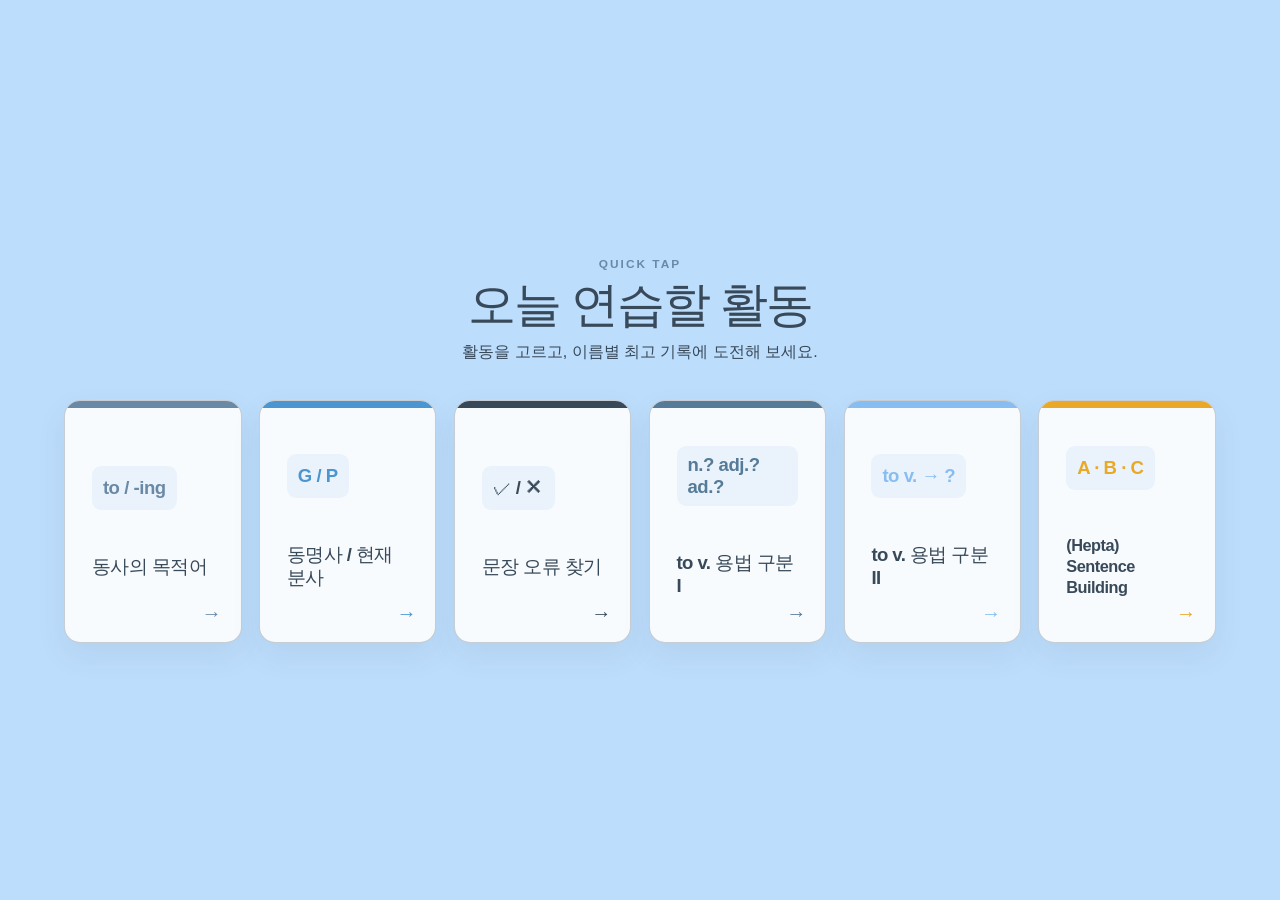
==== commit 30b875dc: "Refine Quick Tap structure and interactions" ====
--- a/index.html
+++ b/index.html
@@ -2,7 +2,7 @@
 <html lang="ko">
 <head>
   <meta charset="UTF-8">
-  <meta name="viewport" content="width=device-width, initial-scale=1, viewport-fit=cover, user-scalable=no">
+  <meta name="viewport" content="width=device-width, initial-scale=1, viewport-fit=cover">
   <meta name="theme-color" content="#384959">
   <meta name="apple-mobile-web-app-capable" content="yes">
   <meta name="apple-mobile-web-app-status-bar-style" content="black-translucent">
@@ -13,1573 +13,7 @@
   <link rel="apple-touch-icon" sizes="167x167" href="assets/icons/apple-touch-icon-167.png">
   <link rel="apple-touch-icon" sizes="152x152" href="assets/icons/apple-touch-icon-152.png">
   <title>Quick Tap</title>
-  <style>
-    :root {
-      color-scheme: dark;
-      font-family: Inter, Pretendard, -apple-system, BlinkMacSystemFont, "Segoe UI", sans-serif;
-      background: #111318;
-      color: #f7f8fa;
-      font-synthesis: none;
-      text-rendering: optimizeLegibility;
-      -webkit-tap-highlight-color: transparent;
-    }
-
-    * { box-sizing: border-box; }
-    html, body { width: 100%; height: 100%; margin: 0; overflow: hidden; overscroll-behavior: none; }
-    body { min-height: 100dvh; background: #111318; touch-action: manipulation; user-select: none; -webkit-user-select: none; -webkit-touch-callout: none; -webkit-font-smoothing: antialiased; }
-    button, input, select { font: inherit; }
-    button { color: inherit; touch-action: manipulation; }
-    [hidden] { display: none !important; }
-
-    .screen { position: absolute; inset: 0; min-height: 100dvh; }
-    .screen:not(.active) { display: none; }
-
-    .topbar {
-      position: absolute;
-      z-index: 8;
-      top: calc(env(safe-area-inset-top) + 16px);
-      left: 16px;
-      right: 16px;
-      display: flex;
-      align-items: center;
-      justify-content: space-between;
-      gap: 10px;
-      pointer-events: none;
-    }
-
-    .topbar > * { min-width: 0; pointer-events: auto; }
-    .icon-button, .pill {
-      min-height: 42px;
-      border: 1px solid rgba(255,255,255,.18);
-      border-radius: 999px;
-      background: rgba(17,19,24,.76);
-      backdrop-filter: blur(10px);
-      -webkit-backdrop-filter: blur(10px);
-      color: #fff;
-    }
-    .icon-button { padding: 0 15px; cursor: pointer; font-size: .82rem; font-weight: 850; white-space: nowrap; transition: border-color 150ms ease, background 150ms ease, transform 100ms ease; }
-    .pill { display: flex; align-items: baseline; gap: 7px; padding: 9px 13px; }
-    .pill__label { color: rgba(255,255,255,.68); font-size: .66rem; font-weight: 850; letter-spacing: .06em; }
-    .pill__value { font-size: 1.02rem; font-weight: 850; font-variant-numeric: tabular-nums; }
-    .score-group { display: flex; min-width: 0; gap: 7px; }
-    .topbar__actions { display: flex; min-width: 0; align-items: center; gap: 7px; }
-    .button-label--short { display: none; }
-    .study-toggle[aria-pressed="true"] {
-      border-color: rgba(123,240,191,.62);
-      background: rgba(26,91,72,.9);
-      color: #a9f8d7;
-    }
-    .game.study-mode .game-timer { display: none; }
-
-    .welcome, .menu {
-      display: grid;
-      place-items: center;
-      padding: calc(env(safe-area-inset-top) + 26px) 22px calc(env(safe-area-inset-bottom) + 26px);
-      overflow-y: auto;
-      background:
-        radial-gradient(circle at 18% 18%, rgba(75,205,168,.13), transparent 34%),
-        radial-gradient(circle at 86% 78%, rgba(168,120,255,.12), transparent 34%),
-        #111318;
-    }
-
-    .panel { width: min(100%, 520px); min-width: 0; }
-    .menu .panel { width: min(100%, 1080px); min-width: 0; }
-    .welcome__back {
-      width: auto;
-      margin: 0 0 24px;
-      border-color: rgba(255,255,255,.16);
-      background: #22262e;
-    }
-    .brand { margin: 0 0 10px; color: #7bf0bf; font-size: .74rem; font-weight: 900; letter-spacing: .17em; }
-    .welcome h1 { margin: 0; font-size: clamp(2.1rem, 9vw, 3.7rem); line-height: 1.04; letter-spacing: -.055em; }
-    .subtitle { margin: 14px 0 28px; color: rgba(255,255,255,.7); line-height: 1.58; }
-    .field-label { display: block; margin: 0 0 9px; color: rgba(255,255,255,.72); font-size: .82rem; font-weight: 800; }
-    .select, .text-input {
-      width: 100%;
-      height: 56px;
-      padding: 0 16px;
-      border: 1px solid rgba(255,255,255,.14);
-      border-radius: 16px;
-      outline: 0;
-      background: #1b1e25;
-      color: #fff;
-    }
-    .select:focus, .text-input:focus { border-color: #7bf0bf; box-shadow: 0 0 0 3px rgba(123,240,191,.12); }
-    .text-input { margin-top: 10px; user-select: text; -webkit-user-select: text; }
-    .study-option {
-      display: flex;
-      align-items: flex-start;
-      gap: 12px;
-      margin-top: 14px;
-      padding: 15px 16px;
-      border: 1px solid rgba(123,240,191,.25);
-      border-radius: 16px;
-      background: rgba(34,76,64,.34);
-      cursor: pointer;
-    }
-    .study-option input { flex: 0 0 auto; width: 21px; height: 21px; margin: 2px 0 0; accent-color: #7bf0bf; }
-    .study-option strong { display: block; color: #a9f8d7; font-size: .94rem; }
-    .study-option span { display: block; margin-top: 4px; color: rgba(255,255,255,.72); font-size: .8rem; line-height: 1.45; }
-    .primary-button, .secondary-button, .danger-button {
-      width: 100%;
-      min-height: 54px;
-      border: 0;
-      border-radius: 16px;
-      cursor: pointer;
-      font-weight: 850;
-    }
-    .primary-button { margin-top: 16px; background: #f3f5f7; color: #111318; }
-    .secondary-button { border: 1px solid rgba(255,255,255,.14); background: #262a32; color: #fff; }
-    .danger-button { border: 1px solid rgba(255,105,120,.27); background: rgba(255,73,91,.1); color: #ff9ba5; }
-    .primary-button, .secondary-button, .danger-button { transition: filter 150ms ease, border-color 150ms ease, transform 100ms ease; }
-    .primary-button:active, .secondary-button:active, .icon-button:active, .activity-card:active { transform: scale(.975); }
-    button:focus-visible, input:focus-visible, select:focus-visible { outline: 3px solid #7bf0bf; outline-offset: 3px; }
-
-    .activity-chip { display: inline-flex; margin-bottom: 18px; padding: 9px 13px; border-radius: 999px; background: #22262e; color: #7bf0bf; font-size: clamp(.78rem, 1.45vmin, 1rem); font-weight: 850; }
-    .activity-list { display: grid; min-width: 0; grid-template-columns: repeat(auto-fit, minmax(220px, 1fr)); gap: 12px; }
-    .activity-card {
-      position: relative;
-      width: 100%;
-      min-width: 0;
-      min-height: 170px;
-      overflow: hidden;
-      padding: 22px 50px 22px 22px;
-      border: 1px solid rgba(255,255,255,.12);
-      border-radius: 24px;
-      text-align: left;
-      cursor: pointer;
-      transition: filter 160ms ease, border-color 160ms ease, transform 120ms ease, box-shadow 160ms ease;
-    }
-    .activity-card::after { content: "→"; position: absolute; right: 19px; bottom: 17px; color: rgba(255,255,255,.55); font-size: 1.25rem; font-weight: 900; transition: transform 160ms ease, color 160ms ease; }
-    .activity-card--prime { background: linear-gradient(155deg, #226c5e, #163d36); }
-    .activity-card--grammar { background: linear-gradient(155deg, #7250a5, #3d2d58); }
-    .activity-card--ing { background: linear-gradient(155deg, #a45848, #55312c); }
-    .activity-card--sentence-error { background: linear-gradient(155deg, #3d6f91, #243c59); }
-    .activity-card:disabled { cursor: not-allowed; filter: grayscale(.65) brightness(.72); }
-    .activity-card__icon { display: block; margin-bottom: 28px; color: rgba(255,255,255,.96); font-size: clamp(2rem, 4vmin, 3rem); font-weight: 500; letter-spacing: -.04em; }
-    .activity-card strong { display: block; font-size: clamp(1.35rem, 2.8vmin, 2rem); letter-spacing: -.03em; }
-
-    .game { overflow: hidden; }
-    .choice { position: absolute; border: 0; cursor: pointer; transition: filter 100ms ease, box-shadow 120ms ease; }
-    .choice:active { filter: brightness(1.17); }
-    .choice__label { font-weight: 850; letter-spacing: -.02em; text-align: center; }
-    .choice__hint { display: block; margin-top: 7px; color: rgba(255,255,255,.7); font-size: clamp(.68rem, 1.45vmin, 1rem); font-weight: 800; letter-spacing: .08em; }
-
-    .prime-choice { left: 0; width: 100%; height: 50%; color: rgba(255,255,255,.92); }
-    .prime-choice--yes { top: 0; padding-top: 100px; background: linear-gradient(160deg, #226c5e, #17483f); }
-    .prime-choice--no { bottom: 0; padding-bottom: 72px; background: linear-gradient(160deg, #473346, #2d222e); }
-    .prime-choice--yes .choice__label { position: absolute; top: calc(env(safe-area-inset-top) + 142px); left: 0; width: 100%; }
-    .prime-choice--no .choice__label {
-      position: absolute;
-      bottom: calc(env(safe-area-inset-bottom) + 38px);
-      left: 0;
-      display: flex;
-      flex-direction: column;
-      align-items: center;
-      width: 100%;
-    }
-    .prime-choice--no .choice__hint { order: -1; margin: 0 0 7px; }
-    .prime-choice .choice__label { font-size: clamp(1.08rem, calc(2.4vmin + .5rem), 2.25rem); }
-    .prime-divider { position: absolute; z-index: 2; top: 50%; left: 7%; width: 86%; height: 1px; background: rgba(255,255,255,.14); pointer-events: none; }
-
-    .ing-choice { left: 0; width: 100%; height: 50%; color: rgba(255,255,255,.92); }
-    .ing-choice--gerund { top: 0; background: linear-gradient(160deg, #9b5747, #63372f); }
-    .ing-choice--participle { bottom: 0; background: linear-gradient(160deg, #315e76, #263f57); }
-    .ing-choice--gerund .choice__label { position: absolute; top: calc(env(safe-area-inset-top) + 142px); left: 0; width: 100%; }
-    .ing-choice--participle .choice__label {
-      position: absolute;
-      bottom: calc(env(safe-area-inset-bottom) + 38px);
-      left: 0;
-      display: flex;
-      flex-direction: column;
-      align-items: center;
-      width: 100%;
-    }
-    .ing-choice--participle .choice__hint { order: -1; margin: 0 0 7px; }
-    .ing-choice .choice__label { font-size: clamp(1.08rem, calc(2.4vmin + .5rem), 2.25rem); }
-    .sentence-error-choice { left: 0; width: 100%; height: 50%; color: rgba(255,255,255,.94); }
-    .sentence-error-choice--incorrect { top: 0; background: linear-gradient(160deg, #824657, #4d2c39); }
-    .sentence-error-choice--correct { bottom: 0; background: linear-gradient(160deg, #226c5e, #17483f); }
-    .sentence-error-stage {
-      position: absolute;
-      z-index: 19;
-      top: 50%;
-      left: 50%;
-      display: grid;
-      justify-items: center;
-      width: min(88vw, 980px);
-      pointer-events: none;
-      transform: translate(-50%, -50%);
-    }
-    .sentence-error-guides {
-      position: absolute;
-      z-index: 18;
-      inset: 0;
-      pointer-events: none;
-    }
-    .sentence-error-guide {
-      position: absolute;
-      left: 50%;
-      display: inline-flex;
-      flex-direction: column;
-      align-items: center;
-      justify-content: center;
-      gap: 5px;
-      color: #fff;
-      font-size: clamp(.92rem, 2vmin, 1.15rem);
-      font-weight: 850;
-      letter-spacing: -.02em;
-      white-space: nowrap;
-    }
-    .sentence-error-guide::before,
-    .sentence-error-guide::after {
-      font-size: .82em;
-      font-weight: 900;
-      line-height: 1;
-    }
-    .sentence-error-guide__incorrect::after { content: "↑"; }
-    .sentence-error-guide__correct::before { content: "↓"; }
-    .sentence-error-guide__incorrect {
-      top: calc(env(safe-area-inset-top) + 142px);
-      transform: translateX(-50%);
-    }
-    .sentence-error-guide__correct {
-      bottom: calc(env(safe-area-inset-bottom) + 38px);
-      transform: translateX(-50%);
-    }
-    .sentence-error-divider { position: absolute; z-index: 2; top: 50%; left: 7%; width: 86%; height: 1px; background: rgba(255,255,255,.16); pointer-events: none; }
-    .ing-sentence {
-      width: min(88vw, 920px);
-      min-width: 0;
-      max-height: min(38dvh, 330px);
-      overflow: hidden;
-      padding: clamp(22px, 4vmin, 38px) clamp(24px, 5vw, 60px);
-      font-family: "Avenir Next", "Trebuchet MS", Arial, sans-serif;
-      font-size: clamp(1.55rem, calc(3.25vmin + .55rem), 3.35rem);
-      font-weight: 700;
-      line-height: 1.4;
-      letter-spacing: -.025em;
-      text-wrap: balance;
-    }
-    .sentence-error-stage .sentence-error-card {
-      position: relative;
-      top: auto;
-      left: auto;
-      width: 100%;
-      min-width: 0;
-      max-height: min(48dvh, 460px);
-      overflow: hidden;
-      padding: clamp(24px, 4.5vmin, 44px) clamp(22px, 5vw, 64px);
-      font-family: "Avenir Next", "Trebuchet MS", Arial, sans-serif;
-      font-size: clamp(2.15rem, calc(4.5vmin + .75rem), 5.2rem);
-      font-weight: 750;
-      line-height: 1.28;
-      letter-spacing: -.025em;
-      overflow-wrap: anywhere;
-      text-wrap: balance;
-      transform: none;
-    }
-    .sentence-error-stage .sentence-error-card.pop { animation: sentence-error-pop 170ms ease-out; }
-    @keyframes sentence-error-pop {
-      0% { opacity: .25; transform: scale(.9); }
-      100% { opacity: 1; transform: scale(1); }
-    }
-    .sentence-error-empty {
-      position: absolute;
-      z-index: 22;
-      inset: 0;
-      display: grid;
-      place-content: center;
-      gap: 16px;
-      padding: 30px;
-      background: #111318;
-      text-align: center;
-    }
-    .sentence-error-empty p { margin: 0; font-size: clamp(1.2rem, 3vmin, 1.7rem); font-weight: 800; }
-    .sentence-error-empty .secondary-button { width: auto; padding-inline: 24px; }
-    .marked-ing {
-      color: #fff1a8;
-      font-weight: 950;
-      text-decoration-line: underline;
-      text-decoration-thickness: .13em;
-      text-underline-offset: .24em;
-      text-decoration-color: #ffcb5c;
-      text-decoration-skip-ink: none;
-    }
-
-    .game-timer {
-      position: absolute;
-      z-index: 9;
-      top: calc(env(safe-area-inset-top) + 72px);
-      left: 50%;
-      width: min(48vw, 360px);
-      transform: translateX(-50%);
-      pointer-events: none;
-    }
-    .game-timer__meta { display: flex; justify-content: space-between; margin-bottom: 6px; color: rgba(255,255,255,.72); font-size: clamp(.67rem, 1.35vmin, .88rem); font-weight: 850; }
-    .game-timer__track { height: clamp(7px, 1vmin, 11px); overflow: hidden; border: 1px solid rgba(255,255,255,.16); border-radius: 999px; background: rgba(17,19,24,.54); }
-    .game-timer__bar { display: block; width: 100%; height: 100%; border-radius: inherit; background: #7bf0bf; transform-origin: left center; }
-    .game-timer.urgent .game-timer__bar { background: #ff6575; }
-
-    .center-card {
-      position: absolute;
-      z-index: 19;
-      top: 50%;
-      left: 50%;
-      min-width: min(56vw, 230px);
-      padding: 18px 28px 20px;
-      border: 1px solid rgba(255,255,255,.18);
-      border-radius: 24px;
-      background: rgba(17,19,24,.94);
-      box-shadow: 0 18px 50px rgba(0,0,0,.35);
-      transform: translate(-50%,-50%);
-      text-align: center;
-      pointer-events: none;
-    }
-    .number { font-size: clamp(4.5rem, 24vw, 7.5rem); font-weight: 850; line-height: .9; letter-spacing: -.07em; font-variant-numeric: tabular-nums; }
-    .verb { min-width: min(62vw, 300px); padding-block: 22px 24px; font-size: clamp(2.4rem, 12vw, 4.6rem); font-weight: 850; line-height: 1; letter-spacing: -.055em; }
-    .center-card.pop { animation: pop 170ms ease-out; }
-    @keyframes pop { 0% { opacity: .25; transform: translate(-50%,-50%) scale(.83); } 100% { opacity: 1; transform: translate(-50%,-50%) scale(1); } }
-
-    .grammar-grid { position: absolute; inset: 0; display: grid; grid-template-columns: 1fr 1fr; grid-template-rows: 1fr 1fr; }
-    .grammar-choice { position: relative; width: 100%; height: 100%; padding: 140px 12px 40px; color: rgba(255,255,255,.9); }
-    .grammar-choice:nth-child(1) { background: #205f55; }
-    .grammar-choice:nth-child(2) { background: #4e3d70; }
-    .grammar-choice:nth-child(3) { padding-top: 70px; background: #644530; }
-    .grammar-choice:nth-child(4) { padding-top: 70px; background: #3a526d; }
-    .grammar-choice .choice__label { display: block; margin: auto; max-width: clamp(180px, 30vw, 350px); font-size: clamp(1.08rem, calc(2.4vmin + .55rem), 2.3rem); line-height: 1.22; }
-    .choice-key {
-      position: absolute;
-      z-index: 3;
-      display: grid;
-      place-items: center;
-      width: clamp(42px, 6.2vmin, 58px);
-      aspect-ratio: 1;
-      border: 2px solid rgba(255,255,255,.4);
-      border-radius: 14px;
-      background: rgba(17,19,24,.72);
-      box-shadow: 0 8px 20px rgba(0,0,0,.22);
-      color: #fff;
-      font-family: inherit;
-      font-size: clamp(1.2rem, 3vmin, 1.75rem);
-      font-weight: 900;
-      line-height: 1;
-    }
-    .grammar-choice:nth-child(1) .choice-key, .grammar-choice:nth-child(2) .choice-key { top: calc(env(safe-area-inset-top) + 76px); }
-    .grammar-choice:nth-child(3) .choice-key, .grammar-choice:nth-child(4) .choice-key {
-      top: auto;
-      bottom: calc(env(safe-area-inset-bottom) + 18px);
-    }
-    .grammar-choice:nth-child(odd) .choice-key { left: 18px; }
-    .grammar-choice:nth-child(even) .choice-key { right: 18px; }
-    .grammar-lines::before, .grammar-lines::after { content: ""; position: absolute; z-index: 2; background: rgba(255,255,255,.16); pointer-events: none; }
-    .grammar-lines::before { top: 7%; bottom: 7%; left: 50%; width: 1px; }
-    .grammar-lines::after { top: 50%; left: 5%; right: 5%; height: 1px; }
-
-    .flash { position: absolute; z-index: 12; inset: 0; opacity: 0; pointer-events: none; }
-    .flash.correct { animation: correct 240ms ease-out; }
-    .flash.wrong { animation: wrong 340ms ease-out; }
-    @keyframes correct { 0% { opacity: .55; box-shadow: inset 0 0 0 8px #BDDDFC; } 100% { opacity: 0; box-shadow: inset 0 0 0 0 #BDDDFC; } }
-    @keyframes wrong { 0%,45% { opacity: .65; background: rgba(255,73,91,.48); } 100% { opacity: 0; } }
-
-    .choice.answer-correct { z-index: 4; filter: brightness(1.24); box-shadow: inset 0 0 0 clamp(6px, .9vmin, 11px) #8affcf; }
-    .choice.answer-wrong { z-index: 4; filter: brightness(.8); box-shadow: inset 0 0 0 clamp(6px, .9vmin, 11px) #ff5264; }
-    .answer-feedback {
-      position: absolute;
-      z-index: 20;
-      top: calc(50% - clamp(112px, 14vmin, 160px));
-      left: 50%;
-      min-width: min(68vw, 400px);
-      padding: clamp(13px, 2vmin, 20px) clamp(22px, 3.5vmin, 36px);
-      border: 3px solid transparent;
-      border-radius: 24px;
-      box-shadow: 0 18px 60px rgba(0,0,0,.45);
-      opacity: 0;
-      transform: translate(-50%,-50%) scale(.78);
-      text-align: center;
-      pointer-events: none;
-    }
-    .answer-feedback.show { animation: feedback-pop 650ms ease-out both; }
-    .answer-feedback.correct { border-color: #8affcf; background: rgba(14,77,58,.97); color: #dffff2; }
-    .answer-feedback.wrong { border-color: #ff6575; background: rgba(110,23,35,.97); color: #fff0f2; }
-    .answer-feedback strong { display: block; font-size: clamp(1.45rem, 3.8vmin, 2.35rem); line-height: 1.05; }
-    .answer-feedback span { display: block; margin-top: 7px; font-size: clamp(.78rem, 1.8vmin, 1.05rem); font-weight: 750; }
-    @keyframes feedback-pop {
-      0% { opacity: 0; transform: translate(-50%,-50%) scale(.78); }
-      18%,78% { opacity: 1; transform: translate(-50%,-50%) scale(1); }
-      100% { opacity: 0; transform: translate(-50%,-50%) scale(1.04); }
-    }
-
-    .streak-celebration {
-      position: absolute;
-      z-index: 25;
-      inset: 0;
-      overflow: hidden;
-      visibility: hidden;
-      pointer-events: none;
-    }
-    .streak-celebration.show { visibility: visible; }
-    .streak-celebration::before {
-      content: "";
-      position: absolute;
-      inset: 0;
-      background: radial-gradient(circle at 50% 24%, rgba(255,223,100,.28), transparent 48%);
-      opacity: 0;
-    }
-    .streak-celebration.show::before { animation: streak-glow 1.4s ease-out both; }
-    .streak-celebration.major::before {
-      background:
-        radial-gradient(circle at 50% 28%, rgba(255,241,157,.46), transparent 38%),
-        radial-gradient(circle at 50% 50%, rgba(123,240,191,.18), transparent 68%);
-      animation-duration: 2s;
-    }
-    .streak-celebration__message {
-      position: absolute;
-      z-index: 2;
-      top: 24%;
-      left: 50%;
-      min-width: min(38vw, 260px);
-      padding: 18px 28px;
-      border: 2px solid rgba(255,255,255,.5);
-      border-radius: 999px;
-      background: rgba(17,19,24,.9);
-      box-shadow: 0 16px 50px rgba(0,0,0,.38), 0 0 34px rgba(255,216,90,.3);
-      opacity: 0;
-      transform: translate(-50%,-50%) scale(.65);
-      text-align: center;
-    }
-    .streak-celebration__message::before {
-      content: "";
-      position: absolute;
-      top: 50%;
-      left: 50%;
-      width: 80px;
-      aspect-ratio: 1;
-      border: 4px solid rgba(255,226,116,.82);
-      border-radius: 50%;
-      opacity: 0;
-      transform: translate(-50%,-50%) scale(.45);
-    }
-    .streak-celebration.show .streak-celebration__message { animation: streak-message 1.4s ease-out both; }
-    .streak-celebration.show .streak-celebration__message::before { animation: streak-ring 1.05s ease-out both; }
-    .streak-celebration__message strong {
-      display: block;
-      color: #fff4ae;
-      font-size: clamp(2rem, 7vmin, 4.2rem);
-      font-weight: 950;
-      line-height: 1;
-      letter-spacing: -.05em;
-      text-shadow: 0 4px 20px rgba(255,198,52,.45);
-    }
-    .streak-celebration.major .streak-celebration__message {
-      min-width: min(54vw, 420px);
-      padding: 24px 36px;
-      border-width: 4px;
-      box-shadow: 0 22px 80px rgba(0,0,0,.5), 0 0 70px rgba(255,216,90,.58);
-    }
-    .streak-celebration.major .streak-celebration__message strong { font-size: clamp(3.1rem, 10vmin, 6.7rem); }
-    .streak-celebration.major.show .streak-celebration__message { animation-duration: 2s; }
-    .streak-celebration.major.show .streak-celebration__message::before { animation-duration: 1.5s; }
-    .streak-celebration__particles { position: absolute; inset: 0; }
-    .confetti-piece {
-      position: absolute;
-      top: var(--start-y);
-      left: var(--start-x);
-      width: var(--piece-width);
-      height: var(--piece-height);
-      border-radius: 3px;
-      background: var(--color);
-      box-shadow: 0 0 9px color-mix(in srgb, var(--color) 72%, transparent);
-      opacity: 0;
-      transform: translate(-50%,-50%) rotate(0deg) scale(.35);
-    }
-    .streak-celebration.show .confetti-piece {
-      animation: confetti-burst var(--duration) cubic-bezier(.12,.72,.23,1) var(--delay) both;
-    }
-    @keyframes streak-message {
-      0% { opacity: 0; transform: translate(-50%,-50%) scale(.65); }
-      16%,72% { opacity: 1; transform: translate(-50%,-50%) scale(1); }
-      82% { opacity: 1; transform: translate(-50%,-50%) scale(1.04); }
-      100% { opacity: 0; transform: translate(-50%,-50%) scale(.96); }
-    }
-    @keyframes streak-ring {
-      0% { opacity: .95; transform: translate(-50%,-50%) scale(.35); }
-      100% { opacity: 0; transform: translate(-50%,-50%) scale(5.8); }
-    }
-    @keyframes streak-glow {
-      0% { opacity: 0; }
-      14%,48% { opacity: 1; }
-      100% { opacity: 0; }
-    }
-    @keyframes confetti-burst {
-      0% { opacity: 0; transform: translate(-50%,-50%) rotate(0deg) scale(.35); }
-      8% { opacity: 1; }
-      58% { opacity: 1; transform: translate(calc(-50% + var(--x-mid)), calc(-50% + var(--y-mid))) rotate(var(--spin-mid)) scale(1); }
-      100% { opacity: 0; transform: translate(calc(-50% + var(--x-end)), calc(-50% + var(--y-end))) rotate(var(--spin-end)) scale(.72); }
-    }
-
-    .modal {
-      position: absolute;
-      z-index: 30;
-      inset: 0;
-      display: grid;
-      place-items: center;
-      padding: 22px;
-      background: rgba(9,10,13,.84);
-      backdrop-filter: blur(14px);
-      -webkit-backdrop-filter: blur(14px);
-      opacity: 0;
-      visibility: hidden;
-      transition: opacity 180ms ease, visibility 180ms ease;
-    }
-    .modal.show { opacity: 1; visibility: visible; }
-    .modal__card { width: min(100%, 420px); max-height: calc(100dvh - 44px); overflow-y: auto; padding: 28px 22px 22px; border: 1px solid rgba(255,255,255,.16); border-radius: 27px; background: #191c22; box-shadow: 0 24px 70px rgba(0,0,0,.48); text-align: center; }
-    .modal__eyebrow { margin: 0 0 9px; color: #ff8793; font-size: .75rem; font-weight: 900; letter-spacing: .13em; }
-    .modal__eyebrow.info { color: #7bf0bf; }
-    .modal h2 { margin: 0; overflow-wrap: anywhere; font-size: 2rem; letter-spacing: -.04em; text-wrap: balance; }
-    .modal__message { margin: 12px 0 20px; color: rgba(255,255,255,.7); font-size: .94rem; line-height: 1.65; white-space: pre-line; }
-    #result-modal .modal__card,
-    #study-explanation-modal .modal__card {
-      display: flex;
-      flex-direction: column;
-      overflow: hidden;
-      overscroll-behavior: contain;
-    }
-    .result-modal__header,
-    .study-explanation-toolbar { flex: 0 0 auto; }
-    .result-scroll-content,
-    .study-explanation-scroll {
-      min-height: 0;
-      overflow-y: auto;
-      overscroll-behavior: contain;
-      scrollbar-gutter: stable;
-    }
-    .result-player-toolbar {
-      display: flex;
-      justify-content: space-between;
-      gap: 8px;
-      margin: -8px 0 16px;
-    }
-    .study-explanation-toolbar {
-      display: flex;
-      align-items: center;
-      justify-content: space-between;
-      flex-wrap: wrap;
-      gap: 12px;
-      margin-bottom: 14px;
-      text-align: left;
-    }
-    .study-explanation-toolbar strong {
-      color: #ffcb5c;
-      font-size: 1rem;
-      font-weight: 900;
-      letter-spacing: -.02em;
-    }
-    .study-explanation-actions { display: flex; gap: 8px; margin-left: auto; }
-    .result-player-toolbar .secondary-button,
-    .result-player-toolbar .primary-button,
-    .study-explanation-toolbar .secondary-button,
-    .study-explanation-toolbar .primary-button {
-      width: auto;
-      min-height: 44px;
-      margin-top: 0;
-      padding: 0 17px;
-      border-radius: 999px;
-      font-size: .84rem;
-    }
-    .button-shortcut {
-      display: inline-grid;
-      place-items: center;
-      min-width: 25px;
-      height: 25px;
-      margin-left: 8px;
-      padding: 0 6px;
-      border: 1px solid rgba(255,255,255,.25);
-      border-radius: 7px;
-      background: rgba(17,19,24,.48);
-      color: #fff;
-      font-family: inherit;
-      font-size: .72rem;
-      font-weight: 900;
-      line-height: 1;
-      vertical-align: middle;
-    }
-    .primary-button .button-shortcut { border-color: rgba(17,19,24,.22); background: rgba(17,19,24,.1); color: #111318; }
-    .stats { display: grid; grid-template-columns: 1fr 1fr; gap: 9px; margin-bottom: 18px; }
-    .stat { padding: 14px; border-radius: 15px; background: #22262e; }
-    .stat span { display: block; color: rgba(255,255,255,.65); font-size: .72rem; }
-    .stat strong { display: block; margin-top: 4px; font-size: 1.55rem; }
-    .leaderboard { margin: 0 0 16px; text-align: left; }
-    .leaderboard__title { display: flex; align-items: center; justify-content: space-between; margin-bottom: 8px; }
-    .leaderboard h3 { margin: 0; font-size: .88rem; }
-    .leaderboard__list {
-      max-height: min(34dvh, 340px);
-      margin: 0;
-      padding: 0;
-      overflow-x: hidden;
-      overflow-y: auto;
-      overscroll-behavior: contain;
-      scrollbar-gutter: stable;
-      list-style: none;
-      border-radius: 14px;
-      background: #22262e;
-    }
-    .leaderboard__row { display: grid; grid-template-columns: 30px 1fr auto; gap: 8px; padding: 11px 13px; border-bottom: 1px solid rgba(255,255,255,.06); font-size: .88rem; }
-    .leaderboard__row:last-child { border-bottom: 0; }
-    .leaderboard__row.current { background: rgba(123,240,191,.07); color: #8ff3cb; }
-    .leaderboard__rank { color: rgba(255,255,255,.45); font-variant-numeric: tabular-nums; }
-    .leaderboard__score { font-weight: 850; font-variant-numeric: tabular-nums; }
-    .leaderboard__empty { padding: 15px; color: rgba(255,255,255,.45); text-align: center; font-size: .8rem; }
-    .ing-result { display: grid; gap: 8px; text-align: left; }
-    .ing-result__answer {
-      padding: 11px 15px;
-      border: 2px solid rgba(123,240,191,.4);
-      border-radius: 15px;
-      background: rgba(35,83,67,.5);
-      color: #b7ffdf;
-      font-size: clamp(1.05rem, 2.2vmin, 1.35rem);
-      font-weight: 900;
-      text-align: center;
-    }
-    .ing-result__section { padding: 13px 16px; border-radius: 13px; background: #22262e; }
-    .ing-result__label { display: block; margin-bottom: 5px; color: rgba(255,255,255,.66); font-size: clamp(.78rem, 1.45vmin, .94rem); font-weight: 900; letter-spacing: .08em; }
-    .ing-result__sentence {
-      color: #fff;
-      font-family: "Avenir Next", "Trebuchet MS", Arial, sans-serif;
-      font-size: clamp(1.2rem, 2.65vmin, 1.65rem);
-      font-weight: 750;
-      line-height: 1.4;
-    }
-    .ing-result__translation { color: rgba(255,255,255,.95); font-size: clamp(1.18rem, 2.5vmin, 1.55rem); font-weight: 700; line-height: 1.42; }
-    .ing-result__grammar { color: rgba(255,255,255,.94); font-size: clamp(1.15rem, 2.35vmin, 1.45rem); font-weight: 800; line-height: 1.42; }
-    .ing-grammar-focus { color: #fff1a8; font-weight: 950; }
-    .ing-grammar-answer {
-      display: inline-block;
-      padding: .03em .35em .08em;
-      border: 1px solid rgba(123,240,191,.42);
-      border-radius: .42em;
-      background: rgba(35,83,67,.5);
-      color: #b7ffdf;
-      font-weight: 950;
-    }
-    .ing-meaning-emphasis {
-      color: #fff1a8;
-      font-weight: 950;
-      text-decoration-line: underline;
-      text-decoration-thickness: .12em;
-      text-underline-offset: .2em;
-      text-decoration-color: #ffcb5c;
-      text-decoration-skip-ink: none;
-    }
-    .sentence-error-result { display: grid; gap: 9px; text-align: left; }
-    .sentence-error-result__answer {
-      padding: 12px 16px;
-      border: 2px solid rgba(123,240,191,.42);
-      border-radius: 15px;
-      background: rgba(35,83,67,.5);
-      color: #b7ffdf;
-      font-size: clamp(1rem, 2.15vmin, 1.35rem);
-      font-weight: 900;
-      text-align: center;
-    }
-    .sentence-error-result__section { padding: 14px 16px; border-radius: 13px; background: #22262e; }
-    .sentence-error-result__label { display: block; margin-bottom: 7px; color: rgba(255,255,255,.68); font-size: clamp(.76rem, 1.4vmin, .92rem); font-weight: 900; letter-spacing: .06em; }
-    .sentence-diff {
-      color: #fff;
-      font-family: "Avenir Next", "Trebuchet MS", Arial, sans-serif;
-      font-size: clamp(1.12rem, 2.5vmin, 1.55rem);
-      font-weight: 750;
-      line-height: 1.5;
-    }
-    .sentence-diff__delete {
-      padding: 0 .08em;
-      color: #ff9ba8;
-      font-weight: 900;
-      text-decoration-thickness: .12em;
-      text-decoration-color: #ff6575;
-    }
-    .sentence-diff__insert {
-      padding: 0 .1em .04em;
-      border-bottom: .12em solid #7bf0bf;
-      background: rgba(55,139,108,.2);
-      color: #a9f8d7;
-      font-weight: 950;
-      text-decoration: none;
-    }
-    .sentence-change-list { display: flex; flex-wrap: wrap; gap: 7px; }
-    .sentence-change-chip {
-      display: inline-flex;
-      padding: 7px 10px;
-      border: 1px solid rgba(255,203,92,.3);
-      border-radius: 999px;
-      background: rgba(91,72,31,.28);
-      color: #fff1a8;
-      font-size: clamp(.82rem, 1.7vmin, 1rem);
-      font-weight: 850;
-      line-height: 1.35;
-    }
-    .sentence-error-result__text { color: rgba(255,255,255,.95); font-size: clamp(1.02rem, 2.2vmin, 1.32rem); font-weight: 700; line-height: 1.55; }
-    .link-button { min-height: 44px; margin-top: 8px; border: 0; background: transparent; color: rgba(255,255,255,.62); cursor: pointer; font-size: .8rem; text-decoration: underline; text-underline-offset: 3px; }
-    .info-dismiss {
-      display: flex;
-      align-items: flex-start;
-      gap: 10px;
-      margin: 0 0 18px;
-      padding: 13px 14px;
-      border-radius: 14px;
-      background: #22262e;
-      color: rgba(255,255,255,.76);
-      text-align: left;
-      font-size: .84rem;
-      line-height: 1.45;
-      cursor: pointer;
-      user-select: none;
-    }
-    .info-dismiss input { flex: 0 0 auto; width: 19px; height: 19px; margin: 1px 0 0; accent-color: #7bf0bf; }
-    #info-modal .modal__card, #study-explanation-modal .modal__card, #result-modal .modal__card { width: min(100%, 560px); padding: 34px 28px 26px; }
-    #study-explanation-modal .modal__card { padding: 20px; }
-    #info-modal h2, #result-modal h2 { font-size: clamp(2.2rem, 6vmin, 2.8rem); }
-    #info-modal .modal__message, #study-explanation-modal .modal__message, #result-modal .modal__message {
-      margin: 18px 0 22px;
-      padding: 18px 20px;
-      border-radius: 16px;
-      background: #22262e;
-      color: rgba(255,255,255,.95);
-      font-size: clamp(1.12rem, 2.6vmin, 1.35rem);
-      font-weight: 650;
-      line-height: 1.75;
-      text-align: left;
-    }
-    #study-explanation-modal .modal__message { margin: 0 0 12px; }
-    #result-modal #result-message.has-rich-explanation,
-    #study-explanation-modal #study-explanation-message.has-rich-explanation { padding: 0; background: transparent; }
-    #study-explanation-modal .primary-button { margin-top: 0; }
-
-    @media (hover: hover) {
-      .activity-card:hover { border-color: rgba(255,255,255,.26); filter: brightness(1.08); box-shadow: 0 16px 38px rgba(0,0,0,.2); transform: translateY(-2px); }
-      .activity-card:hover::after { color: #fff; transform: translateX(3px); }
-      .icon-button:hover, .secondary-button:hover { border-color: rgba(255,255,255,.32); filter: brightness(1.1); }
-      .primary-button:hover { filter: brightness(.93); }
-      .link-button:hover { color: rgba(255,255,255,.85); }
-    }
-
-    @media (max-width: 390px) {
-      .activity-card { min-height: 150px; }
-      .activity-card__icon { margin-bottom: 20px; }
-    }
-    @media (max-width: 700px) {
-      .menu { place-items: start center; }
-      .activity-list { grid-template-columns: 1fr; }
-      .activity-card { min-height: 145px; padding: 20px 50px 20px 22px; }
-      .activity-card__icon { margin-bottom: 18px; }
-    }
-    @media (min-width: 600px), (orientation: landscape) {
-      .sentence-error-choice { top: 0; bottom: auto; width: 50%; height: 100%; }
-      .sentence-error-choice--incorrect { left: 0; }
-      .sentence-error-choice--correct { right: 0; left: auto; }
-      .sentence-error-divider { top: 7%; bottom: 7%; left: 50%; width: 1px; height: auto; }
-      .sentence-error-guide__incorrect,
-      .sentence-error-guide__correct {
-        top: 28%;
-        bottom: auto;
-        flex-direction: row;
-        transform: translate(-50%, -50%);
-      }
-      .sentence-error-guide__incorrect { left: 25%; }
-      .sentence-error-guide__correct { left: 75%; }
-      .sentence-error-guide__incorrect::before { content: "←"; }
-      .sentence-error-guide__incorrect::after { content: none; }
-      .sentence-error-guide__correct::before { content: none; }
-      .sentence-error-guide__correct::after { content: "→"; }
-    }
-    @media (max-width: 480px) {
-      .topbar { left: 10px; right: 10px; gap: 7px; }
-      .icon-button { min-height: 38px; padding: 0 11px; font-size: .74rem; }
-      .topbar__actions { gap: 5px; }
-      .topbar__actions .icon-button { padding-inline: 9px; }
-      .pill { min-height: 38px; gap: 5px; padding: 7px 10px; }
-      .pill__label { font-size: .58rem; }
-      .pill__value { font-size: .94rem; }
-      .score-group { gap: 5px; }
-      .game-timer { width: min(46vw, 200px); }
-      .result-player-toolbar .secondary-button,
-      .result-player-toolbar .primary-button,
-      .study-explanation-toolbar .secondary-button,
-      .study-explanation-toolbar .primary-button { min-height: 44px; padding-inline: 13px; font-size: .78rem; }
-    }
-    @media (max-width: 360px) {
-      .topbar { left: 6px; right: 6px; gap: 4px; }
-      .topbar__actions, .score-group { gap: 4px; }
-      .icon-button { min-height: 42px; padding-inline: 8px; font-size: .68rem; }
-      .pill { min-height: 42px; gap: 3px; padding: 6px 7px; }
-      .pill__label { font-size: .53rem; letter-spacing: 0; }
-      .pill__value { font-size: .88rem; }
-      .button-label--wide { display: none; }
-      .button-label--short { display: inline; }
-    }
-    @media (orientation: landscape) and (max-height: 600px) {
-      .topbar { top: calc(env(safe-area-inset-top) + 8px); }
-      .game-timer { top: calc(env(safe-area-inset-top) + 54px); width: min(34vw, 260px); }
-      .grammar-choice { padding-top: 88px; }
-      .grammar-choice:nth-child(3), .grammar-choice:nth-child(4) { padding-top: 42px; }
-      .modal__card { padding-top: 22px; padding-bottom: 18px; }
-      .answer-feedback {
-        top: 50%;
-        left: calc(50% + min(31vw, 320px));
-        min-width: min(30vw, 250px);
-        padding: 12px 16px;
-      }
-      .grammar-choice:nth-child(1) .choice-key, .grammar-choice:nth-child(2) .choice-key { top: calc(env(safe-area-inset-top) + 56px); }
-      .grammar-choice:nth-child(3) .choice-key, .grammar-choice:nth-child(4) .choice-key {
-        top: auto;
-        bottom: calc(env(safe-area-inset-bottom) + 10px);
-      }
-      .ing-choice--gerund .choice__label { top: calc(env(safe-area-inset-top) + 112px); }
-      .ing-choice--participle .choice__label { bottom: calc(env(safe-area-inset-bottom) + 24px); }
-      .ing-sentence { max-height: 34dvh; padding: 16px 30px; font-size: clamp(1.3rem, 4.1vmin, 2.3rem); }
-      .sentence-error-stage .sentence-error-card { max-height: 46dvh; padding: 16px 30px; font-size: clamp(1.9rem, calc(5.2vmin + .5rem), 3.3rem); }
-      .streak-celebration__message { top: 50%; left: 18%; min-width: min(31vw, 250px); padding: 12px 18px 14px; }
-      .streak-celebration.major .streak-celebration__message { min-width: min(38vw, 340px); padding: 15px 22px 18px; }
-    }
-    @media (min-width: 768px) and (min-height: 600px) {
-      #info-modal .modal__card, #study-explanation-modal .modal__card, #result-modal .modal__card { width: min(100%, 720px); padding: 48px 50px 40px; border-radius: 34px; }
-      #study-explanation-modal .modal__card { padding: 28px; }
-      #info-modal .modal__eyebrow, #result-modal .modal__eyebrow { margin-bottom: 15px; font-size: 1rem; }
-      #info-modal h2, #result-modal h2 { font-size: 3.2rem; }
-      #info-modal .modal__message, #study-explanation-modal .modal__message, #result-modal .modal__message { margin: 22px 0 30px; padding: 24px 26px; font-size: 1.5rem; line-height: 1.8; }
-      #study-explanation-modal .modal__message { margin: 0 0 16px; }
-      #info-modal .info-dismiss { padding: 18px 20px; font-size: 1.08rem; }
-      #info-modal .info-dismiss input { width: 23px; height: 23px; }
-      #info-modal .primary-button, #study-explanation-modal .primary-button { min-height: 66px; font-size: 1.15rem; }
-    }
-    @media (prefers-reduced-motion: reduce) {
-      .streak-celebration.show .streak-celebration__message { opacity: 1; transform: translate(-50%,-50%) scale(1); animation: none !important; }
-      .streak-celebration::before, .streak-celebration__message::before { display: none; }
-      .streak-celebration.show .confetti-piece {
-        opacity: .92;
-        animation: none !important;
-        transform:
-          translate(calc(-50% + var(--x-mid)), calc(-50% + var(--y-mid)))
-          rotate(var(--spin-mid))
-          scale(1);
-      }
-      *,*::before,*::after { animation-duration: 1ms !important; transition-duration: 1ms !important; }
-    }
-
-    /* Flat palette theme */
-    :root {
-      color-scheme: light;
-      --ink: #384959;
-      --steel: #6A89A7;
-      --powder: #BDDDFC;
-      --sky: #88BDF2;
-      --paper: #F8FBFE;
-      --surface: #EAF3FB;
-      --line: #6A89A7;
-      --danger: #B85F6C;
-      --success: #537E72;
-      background: var(--powder);
-      color: var(--ink);
-    }
-
-    body { background: var(--powder); color: var(--ink); }
-    .welcome, .menu { background: var(--powder); }
-
-    .welcome .panel {
-      padding: clamp(24px, 5vw, 34px);
-      border: 2px solid var(--ink);
-      border-radius: 20px;
-      background: var(--paper);
-    }
-
-    .brand { color: var(--steel); }
-    .subtitle, .field-label { color: var(--ink); }
-    .activity-chip {
-      border: 1px solid var(--steel);
-      border-radius: 9px;
-      background: var(--surface);
-      color: var(--ink);
-    }
-
-    .select, .text-input {
-      border: 2px solid var(--steel);
-      border-radius: 12px;
-      background: #fff;
-      color: var(--ink);
-    }
-    .select:focus, .text-input:focus {
-      border-color: var(--ink);
-      box-shadow: 0 0 0 3px rgba(136,189,242,.45);
-    }
-    .study-option {
-      border: 1px solid var(--steel);
-      border-radius: 12px;
-      background: var(--surface);
-      color: var(--ink);
-    }
-    .study-option input, .info-dismiss input { accent-color: var(--steel); }
-    .study-option strong, .study-option span { color: var(--ink); }
-
-    .primary-button, .secondary-button, .danger-button {
-      border-radius: 12px;
-      box-shadow: none;
-    }
-    .primary-button { background: var(--ink); color: #fff; }
-    .secondary-button {
-      border: 2px solid var(--steel);
-      background: var(--paper);
-      color: var(--ink);
-    }
-    .danger-button {
-      border: 2px solid var(--danger);
-      background: var(--paper);
-      color: var(--danger);
-    }
-    button:focus-visible, input:focus-visible, select:focus-visible {
-      outline-color: var(--ink);
-    }
-
-    .activity-list { gap: 14px; }
-    .activity-card {
-      border: 2px solid var(--ink);
-      border-radius: 18px;
-      box-shadow: none;
-    }
-    .activity-card--prime { background: var(--steel); color: #fff; }
-    .activity-card--grammar { background: var(--powder); color: var(--ink); }
-    .activity-card--ing { background: var(--sky); color: var(--ink); }
-    .activity-card--sentence-error { background: var(--ink); color: #fff; }
-    .activity-card__icon, .activity-card::after { color: inherit; }
-
-    .icon-button, .pill {
-      border: 2px solid var(--ink);
-      border-radius: 12px;
-      background: var(--paper);
-      color: var(--ink);
-      box-shadow: none;
-      backdrop-filter: none;
-      -webkit-backdrop-filter: none;
-    }
-    .pill__label { color: var(--steel); }
-    .study-toggle[aria-pressed="true"] {
-      border-color: var(--ink);
-      background: var(--sky);
-      color: var(--ink);
-    }
-
-    .prime-choice--yes, .ing-choice--gerund, .sentence-error-choice--incorrect {
-      background: var(--steel);
-      color: #fff;
-    }
-    .prime-choice--no, .ing-choice--participle, .sentence-error-choice--correct {
-      background: var(--sky);
-      color: var(--ink);
-    }
-    .choice__hint { color: currentColor; opacity: .72; }
-    .prime-divider, .sentence-error-divider,
-    .grammar-lines::before, .grammar-lines::after {
-      background: rgba(56,73,89,.4);
-    }
-
-    .grammar-choice:nth-child(1) { background: var(--steel); color: #fff; }
-    .grammar-choice:nth-child(2) { background: var(--powder); color: var(--ink); }
-    .grammar-choice:nth-child(3) { background: var(--sky); color: var(--ink); }
-    .grammar-choice:nth-child(4) { background: var(--ink); color: #fff; }
-    .choice-key {
-      border: 2px solid currentColor;
-      border-radius: 10px;
-      background: var(--paper);
-      box-shadow: none;
-      color: var(--ink);
-    }
-
-    .game-timer {
-      padding: 7px 9px 9px;
-      border: 2px solid var(--ink);
-      border-radius: 12px;
-      background: var(--paper);
-    }
-    .game-timer__meta { color: var(--ink); }
-    .game-timer__track {
-      border: 1px solid var(--steel);
-      background: var(--powder);
-    }
-    .game-timer__bar { background: var(--steel); }
-    .game-timer.urgent .game-timer__bar { background: var(--danger); }
-
-    .center-card, .sentence-error-stage .sentence-error-card {
-      border: 3px solid var(--ink);
-      border-radius: 16px;
-      background: var(--paper);
-      box-shadow: none;
-      color: var(--ink);
-    }
-    .sentence-error-guide {
-      padding: 0;
-      border: 0;
-      border-radius: 0;
-      background: transparent;
-      box-shadow: none;
-    }
-    .sentence-error-guide__incorrect { color: #fff; }
-    .sentence-error-guide__correct { color: var(--ink); }
-    .sentence-error-empty { background: var(--powder); color: var(--ink); }
-    .marked-ing, .ing-meaning-emphasis {
-      padding-inline: .08em;
-      background: var(--powder);
-      color: var(--ink);
-      text-decoration-color: var(--steel);
-    }
-
-    .answer-feedback {
-      border-radius: 14px;
-      box-shadow: none;
-    }
-    .answer-feedback.correct {
-      border-color: var(--success);
-      background: var(--paper);
-      color: var(--success);
-    }
-    .answer-feedback.wrong {
-      border-color: var(--danger);
-      background: var(--paper);
-      color: var(--danger);
-    }
-    .choice.answer-correct {
-      filter: none;
-      box-shadow: inset 0 0 0 clamp(6px, .9vmin, 11px) var(--paper);
-    }
-    .choice.answer-wrong {
-      filter: brightness(.88);
-      box-shadow: inset 0 0 0 clamp(6px, .9vmin, 11px) var(--danger);
-    }
-
-    .streak-celebration::before,
-    .streak-celebration__message::before { display: none; }
-    .streak-celebration__message,
-    .streak-celebration.major .streak-celebration__message {
-      border: 3px solid var(--sky);
-      border-radius: 16px;
-      background: var(--paper);
-      box-shadow: none;
-    }
-    .streak-celebration__message strong {
-      color: var(--ink);
-      text-shadow: none;
-    }
-    .confetti-piece { box-shadow: none; }
-
-    .modal {
-      background: rgba(56,73,89,.78);
-      backdrop-filter: none;
-      -webkit-backdrop-filter: none;
-    }
-    .modal__card {
-      border: 3px solid var(--ink);
-      border-radius: 20px;
-      background: var(--paper);
-      box-shadow: none;
-      color: var(--ink);
-    }
-    .modal__eyebrow, .modal__eyebrow.info { color: var(--steel); }
-    .modal__message { color: var(--ink); }
-    .study-explanation-toolbar strong { color: var(--ink); }
-    .button-shortcut {
-      border-color: var(--steel);
-      background: var(--surface);
-      color: var(--ink);
-    }
-    .primary-button .button-shortcut {
-      border-color: var(--powder);
-      background: transparent;
-      color: #fff;
-    }
-    .stat { background: var(--surface); }
-    .stat span { color: var(--steel); }
-
-    .leaderboard__list {
-      border: 1px solid var(--steel);
-      background: #fff;
-    }
-    .leaderboard__row {
-      border-bottom-color: var(--powder);
-      color: var(--ink);
-    }
-    .leaderboard__row.current {
-      background: var(--powder);
-      color: var(--ink);
-    }
-    .leaderboard__rank, .leaderboard__empty { color: var(--steel); }
-
-    .ing-result__answer, .sentence-error-result__answer {
-      border-color: var(--steel);
-      background: var(--powder);
-      color: var(--ink);
-    }
-    .ing-result__section, .sentence-error-result__section,
-    .info-dismiss,
-    #info-modal .modal__message,
-    #study-explanation-modal .modal__message,
-    #result-modal .modal__message {
-      background: var(--surface);
-      color: var(--ink);
-    }
-    .ing-result__label, .sentence-error-result__label { color: var(--steel); }
-    .ing-result__sentence, .ing-result__translation, .ing-result__grammar,
-    .sentence-diff, .sentence-error-result__text { color: var(--ink); }
-    .ing-grammar-focus { color: var(--ink); }
-    .ing-grammar-answer {
-      border-color: var(--steel);
-      background: var(--powder);
-      color: var(--ink);
-    }
-    .sentence-diff__delete {
-      color: #D9273E;
-      font-weight: 950;
-      text-decoration-line: line-through;
-      text-decoration-thickness: .14em;
-      text-decoration-color: #D9273E;
-    }
-    .sentence-diff__insert {
-      border-bottom-color: #337BB5;
-      background: #DCEEFF;
-      color: var(--ink);
-      font-weight: 950;
-    }
-    .sentence-change-chip {
-      border-color: var(--steel);
-      background: var(--powder);
-      color: var(--ink);
-    }
-    .round-over-answer {
-      display: inline-block;
-      margin-left: .25em;
-      font-size: .42em;
-      font-weight: 900;
-      letter-spacing: -.02em;
-      vertical-align: middle;
-      white-space: nowrap;
-    }
-    .link-button { color: var(--steel); }
-
-    @media (hover: hover) {
-      .activity-card:hover {
-        border-color: var(--ink);
-        filter: brightness(1.03);
-        box-shadow: none;
-      }
-      .icon-button:hover, .secondary-button:hover {
-        border-color: var(--ink);
-        filter: none;
-        background: var(--powder);
-      }
-      .primary-button:hover { filter: brightness(1.08); }
-      .link-button:hover { color: var(--ink); }
-    }
-
-    /* to-infinitive radial activities */
-    .activity-card--to-i { background: #557B98; color: #fff; }
-    .activity-card--to-ii { background: #A9CFF0; color: var(--ink); }
-    .activity-card--hepta { background: #F5C84C; color: var(--ink); }
-    .activity-card--to-i .activity-card__icon,
-    .activity-card--to-ii .activity-card__icon,
-    .activity-card--hepta .activity-card__icon {
-      font-size: clamp(1.55rem, 3.2vmin, 2.45rem);
-      font-weight: 800;
-      letter-spacing: -.025em;
-    }
-
-    .radial-game { background: var(--powder); isolation: isolate; }
-    .radial-choice {
-      inset: 0;
-      width: 100%;
-      height: 100%;
-      padding: 0;
-      color: var(--ink);
-    }
-    .radial-choice--i-noun { clip-path: polygon(50% 52%, 0 0, 100% 0); background: var(--steel); color: #fff; }
-    .radial-choice--i-adjective { clip-path: polygon(50% 52%, 100% 0, 100% 100%, 50% 100%); background: var(--sky); }
-    .radial-choice--i-adverb { clip-path: polygon(50% 52%, 50% 100%, 0 100%, 0 0); background: var(--powder); }
-
-    .radial-choice--ii-purpose { clip-path: polygon(50% 52%, 0 0, 50% 0); background: var(--steel); color: #fff; }
-    .radial-choice--ii-emotion { clip-path: polygon(50% 52%, 50% 0, 100% 0); background: var(--sky); }
-    .radial-choice--ii-judgment { clip-path: polygon(50% 52%, 100% 0, 100% 100%); background: var(--ink); color: #fff; }
-    .radial-choice--ii-result { clip-path: polygon(50% 52%, 100% 100%, 50% 100%); background: var(--powder); }
-    .radial-choice--ii-adjective { clip-path: polygon(50% 52%, 50% 100%, 0 100%); background: #9EBFD9; }
-    .radial-choice--ii-condition { clip-path: polygon(50% 52%, 0 100%, 0 0); background: #BBDDFC; }
-
-    .radial-choice__label {
-      position: absolute;
-      z-index: 2;
-      display: grid;
-      justify-items: center;
-      gap: 2px;
-      width: max-content;
-      max-width: 29vw;
-      pointer-events: none;
-      text-align: center;
-      text-wrap: balance;
-      transform: translate(-50%, -50%);
-    }
-    .radial-choice__label kbd {
-      display: grid;
-      place-items: center;
-      width: clamp(29px, 4.2vmin, 42px);
-      aspect-ratio: 1;
-      margin-bottom: 4px;
-      border: 2px solid currentColor;
-      border-radius: 9px;
-      background: rgba(248,251,254,.84);
-      color: var(--ink);
-      font-family: inherit;
-      font-size: clamp(.88rem, 2vmin, 1.2rem);
-      font-weight: 950;
-    }
-    .radial-choice__label strong { font-size: clamp(1.12rem, 2.7vmin, 2rem); line-height: 1.08; }
-    .radial-choice__label small { font-size: clamp(.7rem, 1.55vmin, 1rem); font-weight: 800; line-height: 1.18; opacity: .82; }
-    .radial-seams {
-      position: absolute;
-      z-index: 3;
-      inset: 0;
-      width: 100%;
-      height: 100%;
-      overflow: visible;
-      pointer-events: none;
-    }
-    .radial-seams line {
-      stroke: rgba(56,73,89,.44);
-      stroke-width: 2;
-      vector-effect: non-scaling-stroke;
-    }
-
-    .radial-timer { z-index: 31; }
-    .to-infinitive-sentence {
-      top: 52%;
-      width: min(76vw, 920px);
-      max-height: 36dvh;
-      min-width: 0;
-      overflow: hidden;
-      padding: clamp(22px, 4vmin, 42px) clamp(24px, 5vw, 58px);
-      font-size: clamp(1.65rem, 4.3vmin, 3.65rem);
-      font-weight: 850;
-      line-height: 1.28;
-      letter-spacing: -.035em;
-      text-wrap: balance;
-    }
-    .radial-game--six .to-infinitive-sentence { top: 50%; }
-    .to-infinitive-sentence .marked-ing { background: var(--powder); color: var(--ink); }
-    .radial-game .answer-feedback { top: 34%; z-index: 32; }
-    .radial-game.study-mode .answer-feedback { top: 31%; }
-
-    .to-result { display: grid; gap: 14px; }
-    .to-result__answer {
-      padding: 18px 20px;
-      border: 2px solid var(--steel);
-      border-radius: 14px;
-      background: var(--powder);
-      color: var(--ink);
-      font-size: clamp(1.18rem, 2.6vmin, 1.65rem);
-      font-weight: 950;
-      text-align: center;
-    }
-    .to-result__section {
-      padding: 18px 20px;
-      border-radius: 14px;
-      background: var(--surface);
-    }
-    .to-result__label { display: block; margin-bottom: 8px; color: var(--steel); font-size: .82rem; font-weight: 900; }
-    .to-result__sentence,
-    .to-result__translation,
-    .to-result__explanation { color: var(--ink); font-size: clamp(1.05rem, 2.35vmin, 1.42rem); font-weight: 750; line-height: 1.55; }
-    .to-result__sentence { font-size: clamp(1.25rem, 3vmin, 1.85rem); font-weight: 900; }
-    .to-result__meaning { color: #236A9F; font-weight: 950; text-decoration: underline; text-decoration-thickness: .11em; text-underline-offset: .16em; }
-    .to-result__type {
-      display: inline-block;
-      margin-left: .22em;
-      padding: .08em .4em .12em;
-      border: 2px solid var(--steel);
-      border-radius: 8px;
-      background: var(--powder);
-      font-weight: 950;
-    }
-
-    @media (max-width: 700px) {
-      .to-infinitive-sentence { width: min(88vw, 680px); max-height: 34dvh; font-size: clamp(1.55rem, 7vw, 2.35rem); }
-      .radial-choice__label { max-width: 31vw; }
-      .radial-choice__label strong { font-size: clamp(.98rem, 4.3vw, 1.25rem); }
-      .radial-choice__label small { font-size: clamp(.66rem, 2.8vw, .82rem); }
-      .radial-choice__label kbd { width: clamp(27px, 8vw, 34px); margin-bottom: 2px; }
-    }
-
-    .radial-game.hide-radial-hints .radial-choice__label small { display: none; }
-
-    @media (min-width: 901px) {
-      .menu { padding-inline: clamp(32px, 5vw, 72px); }
-      .menu .panel { width: min(100%, 1440px); }
-      .menu .activity-list {
-        grid-template-columns: repeat(6, minmax(0, 1fr));
-        gap: clamp(14px, 1.35vw, 22px);
-      }
-      .menu .activity-card {
-        min-height: clamp(210px, 27vh, 286px);
-        padding: clamp(22px, 2.1vw, 32px);
-        border: 1px solid rgba(56,73,89,.26);
-        border-radius: 16px;
-        background: var(--paper);
-        color: var(--ink);
-        box-shadow: 0 12px 30px rgba(56,73,89,.08);
-      }
-      .menu .activity-card::before {
-        content: "";
-        position: absolute;
-        top: 0;
-        left: 0;
-        width: 100%;
-        height: 7px;
-        background: var(--card-accent);
-      }
-      .menu .activity-card::after { color: var(--card-accent); }
-      .menu .activity-card--grammar { --card-accent: #6A89A7; }
-      .menu .activity-card--ing { --card-accent: #4B96D1; }
-      .menu .activity-card--sentence-error { --card-accent: #384959; }
-      .menu .activity-card--to-i { --card-accent: #557B98; }
-      .menu .activity-card--to-ii { --card-accent: #88BDF2; }
-      .menu .activity-card--hepta { --card-accent: #E9A826; }
-      .menu .activity-card__icon {
-        display: inline-flex;
-        align-items: center;
-        min-height: 44px;
-        margin-bottom: clamp(34px, 5vh, 58px);
-        padding: 8px 11px;
-        border-radius: 9px;
-        background: var(--surface);
-        color: var(--card-accent);
-        font-size: clamp(1.05rem, 1.45vw, 1.45rem);
-        font-weight: 900;
-        letter-spacing: -.025em;
-      }
-      .menu .activity-card strong {
-        font-size: clamp(1.12rem, 1.45vw, 1.55rem);
-        line-height: 1.28;
-      }
-      .menu .activity-card--hepta strong { font-size: clamp(1.02rem, 1.22vw, 1.3rem); }
-      .menu .activity-card:hover {
-        border-color: var(--card-accent);
-        background: #fff;
-        box-shadow: 0 16px 36px rgba(56,73,89,.13);
-        transform: translateY(-3px);
-      }
-    }
-
-    @media (min-width: 901px) and (max-width: 1199px) {
-      .menu .activity-list { grid-template-columns: repeat(6, minmax(0, 1fr)); }
-      .menu .activity-card--grammar,
-      .menu .activity-card--ing,
-      .menu .activity-card--sentence-error,
-      .menu .activity-card--to-i,
-      .menu .activity-card--to-ii,
-      .menu .activity-card--hepta { grid-column: span 2; }
-      .menu .activity-card { min-height: 180px; }
-      .menu .activity-card__icon { margin-bottom: 30px; }
-    }
-
-    @media (orientation: landscape) and (max-height: 600px) {
-      .to-infinitive-sentence { width: min(70vw, 820px); max-height: 38dvh; padding-block: 18px; font-size: clamp(1.45rem, 4.5vmin, 2.65rem); }
-      .radial-game .answer-feedback { top: 50%; left: calc(50% + min(38vw, 430px)); }
-    }
-    @media (orientation: landscape) and (max-height: 420px) {
-      .radial-choice__label { gap: 0; }
-      .radial-choice__label kbd { width: 26px; margin-bottom: 2px; border-radius: 7px; font-size: .78rem; }
-      .radial-choice__label strong { font-size: 1rem; }
-      .radial-choice__label small { display: none; }
-    }
-
-    /* Hepta Sentence Building: 초등 저학년용 독립 게임 화면 */
-    .sentence-builder {
-      overflow: auto;
-      background: #FFF8DA;
-      color: #24324A;
-      isolation: isolate;
-    }
-    .sentence-builder::before,
-    .sentence-builder::after {
-      content: "";
-      position: fixed;
-      z-index: -1;
-      width: min(36vw, 430px);
-      aspect-ratio: 1;
-      border-radius: 44% 56% 65% 35%;
-      pointer-events: none;
-      transform: rotate(18deg);
-    }
-    .sentence-builder::before { top: -16%; left: -9%; background: #A9E5FF; }
-    .sentence-builder::after { right: -10%; bottom: -22%; background: #FFD6E5; transform: rotate(-22deg); }
-    .sentence-builder .icon-button,
-    .sentence-builder .pill {
-      border: 2px solid #24324A;
-      background: #fff;
-      color: #24324A;
-      box-shadow: 0 4px 0 #24324A;
-    }
-    .sentence-builder .topbar { position: fixed; }
-    .sentence-builder .pill__label { color: #6C63FF; }
-    .sentence-builder .builder-timer {
-      top: calc(env(safe-area-inset-top) + 78px);
-      width: min(48vw, 430px);
-      border-color: #24324A;
-      background: #fff;
-      box-shadow: 0 4px 0 #24324A;
-    }
-    .sentence-builder .builder-timer .game-timer__track {
-      border-color: #24324A;
-      background: #E8EEF7;
-    }
-    .sentence-builder .builder-timer .game-timer__bar { background: #6C63FF; }
-    .sentence-builder .builder-timer.urgent .game-timer__bar { background: #EF476F; }
-    .sentence-builder .answer-feedback span:empty { display: none; }
-    .builder-stage {
-      position: relative;
-      z-index: 1;
-      display: grid;
-      align-content: center;
-      gap: clamp(16px, 2.5vh, 26px);
-      width: min(1080px, calc(100% - 32px));
-      min-height: 100dvh;
-      margin: 0 auto;
-      padding: calc(env(safe-area-inset-top) + 94px) 0 calc(env(safe-area-inset-bottom) + 28px);
-    }
-    .builder-board {
-      display: grid;
-      gap: clamp(22px, 4vh, 42px);
-      padding: clamp(16px, 3vmin, 28px);
-      border: 3px solid #24324A;
-      border-radius: 28px;
-      background: rgba(255,255,255,.92);
-      box-shadow: 0 9px 0 #24324A;
-    }
-    .builder-answer,
-    .builder-bank {
-      display: flex;
-      flex-wrap: wrap;
-      align-content: center;
-      justify-content: center;
-      gap: clamp(8px, 1.3vmin, 13px);
-    }
-    .builder-answer {
-      min-height: clamp(92px, 15vh, 150px);
-      padding: clamp(12px, 2.2vmin, 20px);
-      border: 3px dashed #8D86FF;
-      border-radius: 20px;
-      background: #F3F1FF;
-    }
-    .builder-bank { min-height: 86px; padding: 12px 4px 2px; }
-    .builder-chip {
-      min-height: 54px;
-      padding: 10px clamp(14px, 2vmin, 22px);
-      border: 2px solid #24324A;
-      border-radius: 15px;
-      background: #fff;
-      color: #24324A;
-      box-shadow: 0 4px 0 #24324A;
-      cursor: pointer;
-      font-size: clamp(1.03rem, 2.5vmin, 1.52rem);
-      font-weight: 900;
-      line-height: 1.2;
-      transition: transform 100ms ease, box-shadow 100ms ease, opacity 120ms ease;
-    }
-    .builder-bank .builder-chip:nth-child(4n+1) { background: #FFE17D; }
-    .builder-bank .builder-chip:nth-child(4n+2) { background: #9FE7C2; }
-    .builder-bank .builder-chip:nth-child(4n+3) { background: #A9D8FF; }
-    .builder-bank .builder-chip:nth-child(4n) { background: #FFB8CB; }
-    .builder-answer .builder-chip { background: #6C63FF; color: #fff; }
-    .builder-chip:active { box-shadow: 0 1px 0 #24324A; transform: translateY(3px); }
-    .builder-chip[disabled] { opacity: .18; cursor: default; box-shadow: none; transform: translateY(3px); }
-    .builder-actions { display: flex; justify-content: center; gap: 10px; }
-    .builder-action {
-      min-height: 48px;
-      padding: 0 20px;
-      border: 2px solid #24324A;
-      border-radius: 13px;
-      background: #fff;
-      color: #24324A;
-      box-shadow: 0 4px 0 #24324A;
-      cursor: pointer;
-      font-weight: 900;
-    }
-    .builder-action:disabled { opacity: .38; cursor: default; }
-    .builder-action--reset { background: #FFE17D; }
-    .builder-board[data-size="medium"] .builder-chip {
-      min-height: clamp(62px, 7vmin, 78px);
-      padding: 12px clamp(18px, 2.8vmin, 30px);
-      border-radius: 18px;
-      font-size: clamp(1.2rem, 3.25vmin, 2rem);
-    }
-    .builder-board[data-size="large"] .builder-answer { min-height: clamp(122px, 19vh, 190px); }
-    .builder-board[data-size="large"] .builder-bank { min-height: clamp(112px, 16vh, 160px); }
-    .builder-board[data-size="large"] .builder-chip {
-      min-height: clamp(72px, 9vmin, 96px);
-      padding: 14px clamp(22px, 3.5vmin, 38px);
-      border-radius: 20px;
-      font-size: clamp(1.45rem, 4vmin, 2.7rem);
-    }
-    .builder-result { display: grid; gap: 14px; }
-    .builder-result__attempt,
-    .builder-result__correct {
-      padding: 20px;
-      border-radius: 16px;
-      font-size: clamp(1.25rem, 3vmin, 1.8rem);
-      font-weight: 950;
-      line-height: 1.45;
-      text-align: center;
-    }
-    .builder-result__attempt {
-      border: 3px solid #E54058;
-      background: #FFF0F2;
-      color: #D9273E;
-      text-decoration-line: line-through;
-      text-decoration-thickness: .12em;
-      text-decoration-color: currentColor;
-    }
-    .builder-result__correct {
-      border: 3px solid #6C63FF;
-      background: #F3F1FF;
-      color: #24324A;
-    }
-    .builder-result__correct mark {
-      display: inline-block;
-      padding: .12em .32em;
-      border-radius: .35em;
-      background: #FFE17D;
-      color: #24324A;
-      box-decoration-break: clone;
-      -webkit-box-decoration-break: clone;
-    }
-
-    @media (max-width: 700px) {
-      .builder-stage {
-        align-content: start;
-        width: min(100% - 20px, 680px);
-        padding-top: calc(env(safe-area-inset-top) + 148px);
-      }
-      .sentence-builder .builder-timer { top: calc(env(safe-area-inset-top) + 78px); width: min(58vw, 300px); }
-      .builder-board { padding: 13px; border-radius: 20px; box-shadow: 0 6px 0 #24324A; }
-      .builder-answer { min-height: 110px; }
-      .builder-bank { min-height: 120px; }
-      .builder-chip { min-height: 50px; padding: 9px 13px; font-size: clamp(1rem, 4.4vw, 1.22rem); }
-      .builder-board[data-size="medium"] .builder-chip {
-        min-height: 58px;
-        padding: 11px 16px;
-        font-size: clamp(1.12rem, 5.4vw, 1.52rem);
-      }
-      .builder-board[data-size="large"] .builder-answer { min-height: 130px; }
-      .builder-board[data-size="large"] .builder-bank { min-height: 140px; }
-      .builder-board[data-size="large"] .builder-chip {
-        min-height: 68px;
-        padding: 13px 19px;
-        font-size: clamp(1.3rem, 6.3vw, 1.85rem);
-      }
-    }
-  </style>
+  <link rel="stylesheet" href="app.css">
 </head>
 <body>
   <section class="screen welcome" id="welcome-screen" aria-labelledby="welcome-title">
@@ -1603,8 +37,13 @@
     </form>
   </section>
 
-  <section class="screen menu active" id="menu-screen" aria-label="활동 선택">
+  <section class="screen menu active" id="menu-screen" aria-labelledby="menu-title">
     <div class="panel">
+      <header class="menu-header">
+        <p class="brand">QUICK TAP</p>
+        <h1 id="menu-title">오늘 연습할 활동</h1>
+        <p>활동을 고르고, 이름별 최고 기록에 도전해 보세요.</p>
+      </header>
       <div class="activity-list">
         <button class="activity-card activity-card--prime" type="button" data-start="prime" hidden>
           <span class="activity-card__icon">2, 3, 5</span>
@@ -1856,7 +295,7 @@
     <div class="flash" id="builder-flash" aria-hidden="true"></div>
     <div class="answer-feedback" id="builder-feedback" role="status" aria-live="assertive"><strong></strong><span></span></div>
     <audio id="builder-bgm" src="assets/audio/hepta-bg.mp3" preload="none" loop></audio>
-    <audio id="builder-bgm-intense" src="assets/audio/hepta-rising-dread.mp3" preload="auto" loop></audio>
+    <audio id="builder-bgm-intense" src="assets/audio/hepta-rising-dread.mp3" preload="none" loop></audio>
   </main>
 
   <div class="streak-celebration" id="streak-celebration" role="status" aria-live="polite" aria-atomic="true">
@@ -1915,7 +354,10 @@
           <div class="leaderboard__title"><h3 id="leaderboard-title">리더보드</h3></div>
           <ol class="leaderboard__list" id="leaderboard-list"></ol>
         </div>
-        <button class="link-button" id="reset-leaderboard" type="button">이 활동 리더보드 초기화</button>
+        <div class="result-footer-actions">
+          <button class="link-button" id="result-back-menu" type="button">다른 활동 고르기</button>
+          <button class="link-button" id="reset-leaderboard" type="button">이 활동 리더보드 초기화</button>
+        </div>
       </div>
     </div>
   </section>
@@ -1924,3145 +366,6 @@
   <script src="sentence-error-data.js"></script>
   <script src="to-infinitive-data.js"></script>
   <script src="sentence-building-data.js"></script>
-  <script>
-    const PLAYER_NAMES = [
-      '박범준', '배승우', '윤해든', '이룩', '이수민', '이우진', '이은수', '이지우',
-      '임윤아', '채범기', '한지아', '김경민', '김시아', '이은성',
-      '강용제', '김예승', '김재윤', '김하준', '박시현', '박이환', '백시율', '이해원',
-      '조현우', '지수연', '황은찬', '김소이', '홍경서', '박정준', '임지율', '장재희', '차예주'
-    ].sort((a, b) => a.localeCompare(b, 'ko'));
-
-    const HEPTA_PLAYER_NAMES = [
-      ['강해솔', 'Aurora'], ['고윤서', 'Andy'], ['김세윤', 'Irene'], ['김연재', 'Ella'],
-      ['김윤슬', 'Suri'], ['김하윤', 'Julia'], ['유예빛', 'Bella'], ['이지유', 'Jenny'],
-      ['한대윤', 'Danny'], ['김도윤', 'Yoon'], ['노연호', 'Steve'], ['박선율', 'Sunny'],
-      ['박율', 'Amy'], ['손종현', 'Jonghyun'], ['윤지한', 'Jihan'], ['장세아', 'Se A'],
-      ['정연서', 'Mia'], ['정이안', 'Ian']
-    ].sort((a, b) => a[0].localeCompare(b[0], 'ko'))
-      .map(([koreanName, englishName]) => `${koreanName}(${englishName})`);
-
-    const VERBS = [
-      ...['enjoy', 'finish', 'keep', 'stop', 'avoid', 'give up', 'deny', 'mind', 'consider', 'put off'].map(verb => ({ verb, category: 'gerund' })),
-      ...['want', 'decide', 'hope', 'expect', 'plan', 'agree', 'ask', 'promise', 'refuse'].map(verb => ({ verb, category: 'infinitive' })),
-      ...['like', 'love', 'hate', 'begin', 'dislike', 'start', 'continue','prefer'].map(verb => ({ verb, category: 'both-same' })),
-      ...['remember', 'forget', 'try', 'regret'].map(verb => ({ verb, category: 'both-different' }))
-    ];
-    const VERB_COOLDOWN = 8;
-
-    const CATEGORY_LABELS = {
-      gerund: '동명사',
-      infinitive: 'to 부정사',
-      'both-same': '둘 다 (의미 차이 X)',
-      'both-different': '둘 다 (의미 차이 O)'
-    };
-
-    const ACTIVITY_LABELS = {
-      prime: '소수 판별',
-      grammar: '동사의 목적어',
-      ing: '동명사 / 현재분사',
-      'sentence-error': '문장 오류 찾기',
-      'to-infinitive-i': 'to v. 용법 구분 I',
-      'to-infinitive-ii': 'to v. 용법 구분 II',
-      'sentence-building': '(Hepta) 문장 완성'
-    };
-    const STUDY_ACTIVITY_KEYS = new Set(['grammar', 'ing', 'sentence-error', 'to-infinitive-i', 'to-infinitive-ii', 'sentence-building']);
-    const ROUND_OVER_TITLES = [
-      '아쉬워요!',
-      '아쉽구만',
-      '아쉽다~',
-      '아쉬워라',
-      'ㄲㅂ',
-      '와 아쉬워',
-      '너무 아쉽다',
-      '이렇게 아쉬울 수가'
-    ];
-    const BUILDER_CORRECT_MESSAGES = [
-      '정말 잘했어요!',
-      '멋지게 해냈어요!',
-      '차근차근 잘했어요!',
-      '와, 문장을 딱 맞췄네요!',
-      '집중력이 정말 멋져요!',
-      '오늘도 한 뼘 자랐네요!',
-      '최고에요!',
-      '아주 훌륭해요!',
-      '해낼 줄 알았어요!',
-      '너무 잘 했어요!',
-      '끝까지 잘 생각했네요!',
-      '멋진 선택이었어요!',
-      '대단해, 또 해냈어요!',
-      '정답을 쏙 찾았네요!',
-      '아주 야무지게 잘했어요!',
-      '한 번에 척척!',
-      '좋아, 정말 잘하고 있어요!',
-      '실력이 쑥쑥 자라고 있어요!',
-      '친구들에게 자랑하세요!',
-      '너무 멋있어요!',
-      '포기하지 않고 잘 해냈어요!'
-    ];
-
-    const ACHIEVEMENT_RESULT_MESSAGES = [
-      value => `${value}\uAC1C\uB294 \uC880 \uB300\uB2E8\uD55C\uB370\uC694?`,
-      value => `${value}\uAC1C\uB294 \uAD49\uC7A5\uD788 \uC798\uD588\uB124.`,
-      value => `${value}\uAC1C...?`
-    ];
-
-    const USAGE_NOTES = {
-      stop: 'stop + 동명사: 하던 일을 멈추다\nstop + to 부정사: ... 하려고 멈추다\n\n※ to 부정사도 쓸 수 있지만 이때는 목적어가 아니라 부사(목적)입니다.',
-      dislike: 'dislike는 동명사와 to 부정사를 모두 목적어로 쓸 수 있지만 주로 동명사를 사용합니다.',
-      remember: 'remember + 동명사: ...했던 것을 기억하다\nremember + to 부정사: ...할 것을 기억하다',
-      forget: 'forget + 동명사: ...했던 것을 잊다\nforget + to 부정사: ...할 것을 잊다',
-      try: 'try + 동명사: 시험 삼아 한번 해 보다\ntry + to 부정사: ...하려고 노력하다',
-      regret: 'regret + 동명사: ...했던 것을 후회하다\nregret + to 부정사: ...하게 되어 유감이다'
-    };
-
-    const ING_QUESTIONS = Array.isArray(window.ING_ITEMS) ? window.ING_ITEMS : [];
-    const ING_COOLDOWN = 3;
-    const ING_TIME_LIMIT = 7000;
-    const SENTENCE_ERROR_TIME_LIMIT = 10000;
-    const SENTENCE_ERROR_COOLDOWN = 4;
-    const SENTENCE_ERROR_VARIANTS = new Set(['incorrect', 'correct']);
-    const SENTENCE_ERROR_DIFF_TYPES = new Set(['same', 'delete', 'insert']);
-    const SENTENCE_ERROR_ITEMS = validateSentenceErrorItems(window.SENTENCE_ERROR_ITEMS);
-    const TO_INFINITIVE_I_ITEMS = Array.isArray(window.TO_INFINITIVE_I_ITEMS) ? window.TO_INFINITIVE_I_ITEMS : [];
-    const TO_INFINITIVE_II_ITEMS = Array.isArray(window.TO_INFINITIVE_II_ITEMS) ? window.TO_INFINITIVE_II_ITEMS : [];
-    const SENTENCE_BUILDING_ITEMS = Array.isArray(window.SENTENCE_BUILDING_ITEMS) ? window.SENTENCE_BUILDING_ITEMS : [];
-    const SENTENCE_BUILDING_COOLDOWN = 3;
-    const SENTENCE_BUILDING_HINT_REMOVAL_SCORE = 30;
-    const SENTENCE_BUILDING_INTENSE_BGM_THRESHOLD = 30;
-    const SENTENCE_BUILDING_BGM_VOLUME = .17;
-    const SENTENCE_BUILDING_FEEDBACK_BGM_VOLUME = .055;
-    const SENTENCE_BUILDING_LOWERCASE_STARTS = new Set([
-      'the', 'he', 'they', 'we', 'everyone', 'it', 'six', 'raindrops', 'stop'
-    ]);
-    const TO_INFINITIVE_COOLDOWN = 3;
-    const TO_INFINITIVE_I_TIME_LIMIT = 10000;
-    const TO_INFINITIVE_II_TIME_LIMIT = 15000;
-    // 복습 차례가 충돌해 건너뛸 때도 마지막 55라운드 간격까지만 사용한다.
-    const STUDY_REVIEW_INTERVALS = [1, 2, 3, 5, 8, 13, 21, 34, 55];
-    const ING_ANSWER_LABELS = {
-      gerund: '동명사(Gerund)',
-      participle: '현재분사(Participle)'
-    };
-    const SENTENCE_ERROR_ANSWER_LABELS = {
-      correct: '맞음',
-      incorrect: '틀림'
-    };
-    const TO_INFINITIVE_I_ANSWER_LABELS = {
-      noun: '명사적 용법',
-      adjective: '형용사적 용법',
-      adverb: '부사적 용법'
-    };
-    const TO_INFINITIVE_II_ANSWER_LABELS = {
-      purpose: '목적',
-      emotion: '감정의 원인',
-      judgment: '판단의 근거',
-      result: '결과',
-      'adjective-modifier': '형용사 수식',
-      condition: '조건'
-    };
-
-    const screens = [...document.querySelectorAll('.screen')];
-    const welcomeScreen = document.querySelector('#welcome-screen');
-    const menuScreen = document.querySelector('#menu-screen');
-    const backToActivitiesButton = document.querySelector('#back-to-activities');
-    const primeScreen = document.querySelector('#prime-screen');
-    const grammarScreen = document.querySelector('#grammar-screen');
-    const ingScreen = document.querySelector('#ing-screen');
-    const sentenceErrorScreen = document.querySelector('#sentence-error-screen');
-    const toInfinitiveIScreen = document.querySelector('#to-infinitive-i-screen');
-    const toInfinitiveIIScreen = document.querySelector('#to-infinitive-ii-screen');
-    const sentenceBuildingScreen = document.querySelector('#sentence-building-screen');
-    const sentenceErrorStartButton = document.querySelector('#sentence-error-start');
-    const nameForm = document.querySelector('#name-form');
-    const nameSelect = document.querySelector('#name-select');
-    const customNameInput = document.querySelector('#custom-name');
-    const selectedActivityLabel = document.querySelector('#selected-activity-label');
-    const welcomeSubtitleEl = document.querySelector('#welcome-subtitle');
-    const studyModeOption = document.querySelector('#study-mode-option');
-    const studyModeInput = document.querySelector('#study-mode-input');
-    const numberEl = document.querySelector('#number');
-    const verbEl = document.querySelector('#verb');
-    const ingSentenceEl = document.querySelector('#ing-sentence');
-    const sentenceErrorSentenceEl = document.querySelector('#sentence-error-sentence');
-    const toInfinitiveISentenceEl = document.querySelector('#to-i-sentence');
-    const toInfinitiveIISentenceEl = document.querySelector('#to-ii-sentence');
-    const builderAnswerEl = document.querySelector('#builder-answer');
-    const builderBankEl = document.querySelector('#builder-bank');
-    const builderBoardEl = document.querySelector('.builder-board');
-    const builderUndoButton = document.querySelector('#builder-undo');
-    const builderResetButton = document.querySelector('#builder-reset');
-    const builderBgmEl = document.querySelector('#builder-bgm');
-    const builderIntenseBgmEl = document.querySelector('#builder-bgm-intense');
-    const sentenceErrorEmptyEl = document.querySelector('#sentence-error-empty');
-    const sentenceErrorEmptyBackButton = document.querySelector('#sentence-error-empty-back');
-    const primeScoreEl = document.querySelector('#prime-score');
-    const grammarScoreEl = document.querySelector('#grammar-score');
-    const ingScoreEl = document.querySelector('#ing-score');
-    const sentenceErrorScoreEl = document.querySelector('#sentence-error-score');
-    const toInfinitiveIScoreEl = document.querySelector('#to-i-score');
-    const toInfinitiveIIScoreEl = document.querySelector('#to-ii-score');
-    const builderScoreEl = document.querySelector('#builder-score');
-    const grammarScoreLabelEl = document.querySelector('#grammar-score-label');
-    const ingScoreLabelEl = document.querySelector('#ing-score-label');
-    const sentenceErrorScoreLabelEl = document.querySelector('#sentence-error-score-label');
-    const toInfinitiveIScoreLabelEl = document.querySelector('#to-i-score-label');
-    const toInfinitiveIIScoreLabelEl = document.querySelector('#to-ii-score-label');
-    const builderScoreLabelEl = document.querySelector('#builder-score-label');
-    const primeBestEl = document.querySelector('#prime-best');
-    const grammarBestEl = document.querySelector('#grammar-best');
-    const ingBestEl = document.querySelector('#ing-best');
-    const sentenceErrorBestEl = document.querySelector('#sentence-error-best');
-    const toInfinitiveIBestEl = document.querySelector('#to-i-best');
-    const toInfinitiveIIBestEl = document.querySelector('#to-ii-best');
-    const builderBestEl = document.querySelector('#builder-best');
-    const grammarBestLabelEl = document.querySelector('#grammar-best-label');
-    const ingBestLabelEl = document.querySelector('#ing-best-label');
-    const sentenceErrorBestLabelEl = document.querySelector('#sentence-error-best-label');
-    const toInfinitiveIBestLabelEl = document.querySelector('#to-i-best-label');
-    const toInfinitiveIIBestLabelEl = document.querySelector('#to-ii-best-label');
-    const builderBestLabelEl = document.querySelector('#builder-best-label');
-    const primeFlashEl = document.querySelector('#prime-flash');
-    const grammarFlashEl = document.querySelector('#grammar-flash');
-    const ingFlashEl = document.querySelector('#ing-flash');
-    const sentenceErrorFlashEl = document.querySelector('#sentence-error-flash');
-    const toInfinitiveIFlashEl = document.querySelector('#to-i-flash');
-    const toInfinitiveIIFlashEl = document.querySelector('#to-ii-flash');
-    const builderFlashEl = document.querySelector('#builder-flash');
-    const primeTimerEl = document.querySelector('#prime-timer');
-    const primeTimerLabelEl = document.querySelector('#prime-timer-label');
-    const primeTimerBarEl = document.querySelector('#prime-timer-bar');
-    const grammarTimerEl = document.querySelector('#grammar-timer');
-    const grammarTimerLabelEl = document.querySelector('#grammar-timer-label');
-    const grammarTimerBarEl = document.querySelector('#grammar-timer-bar');
-    const ingTimerEl = document.querySelector('#ing-timer');
-    const ingTimerLabelEl = document.querySelector('#ing-timer-label');
-    const ingTimerBarEl = document.querySelector('#ing-timer-bar');
-    const sentenceErrorTimerEl = document.querySelector('#sentence-error-timer');
-    const sentenceErrorTimerLabelEl = document.querySelector('#sentence-error-timer-label');
-    const sentenceErrorTimerBarEl = document.querySelector('#sentence-error-timer-bar');
-    const toInfinitiveITimerEl = document.querySelector('#to-i-timer');
-    const toInfinitiveITimerLabelEl = document.querySelector('#to-i-timer-label');
-    const toInfinitiveITimerBarEl = document.querySelector('#to-i-timer-bar');
-    const toInfinitiveIITimerEl = document.querySelector('#to-ii-timer');
-    const toInfinitiveIITimerLabelEl = document.querySelector('#to-ii-timer-label');
-    const toInfinitiveIITimerBarEl = document.querySelector('#to-ii-timer-bar');
-    const builderTimerEl = document.querySelector('#builder-timer');
-    const builderTimerLabelEl = document.querySelector('#builder-timer-label');
-    const builderTimerBarEl = document.querySelector('#builder-timer-bar');
-    const primeFeedbackEl = document.querySelector('#prime-feedback');
-    const grammarFeedbackEl = document.querySelector('#grammar-feedback');
-    const ingFeedbackEl = document.querySelector('#ing-feedback');
-    const sentenceErrorFeedbackEl = document.querySelector('#sentence-error-feedback');
-    const toInfinitiveIFeedbackEl = document.querySelector('#to-i-feedback');
-    const toInfinitiveIIFeedbackEl = document.querySelector('#to-ii-feedback');
-    const builderFeedbackEl = document.querySelector('#builder-feedback');
-    const streakCelebrationEl = document.querySelector('#streak-celebration');
-    const streakCelebrationScoreEl = document.querySelector('#streak-celebration-score');
-    const streakCelebrationParticlesEl = document.querySelector('#streak-celebration-particles');
-    const infoModal = document.querySelector('#info-modal');
-    const infoTitleEl = document.querySelector('#info-title');
-    const infoMessageEl = document.querySelector('#info-message');
-    const hideWordNoteInput = document.querySelector('#hide-word-note');
-    const infoContinueButton = document.querySelector('#info-continue');
-    const studyExplanationModal = document.querySelector('#study-explanation-modal');
-    const studyExplanationMessageEl = document.querySelector('#study-explanation-message');
-    const studyExplanationContinueButton = document.querySelector('#study-explanation-continue');
-    const resultModal = document.querySelector('#result-modal');
-    const resultScrollContentEl = document.querySelector('#result-scroll-content');
-    const resultTitleEl = document.querySelector('#result-title');
-    const resultMessageEl = document.querySelector('#result-message');
-    const finalScoreEl = document.querySelector('#final-score');
-    const finalBestEl = document.querySelector('#final-best');
-    const leaderboardTitleEl = document.querySelector('#leaderboard-title');
-    const leaderboardListEl = document.querySelector('#leaderboard-list');
-    const restartButton = document.querySelector('#restart');
-    const changeResultPlayerButton = document.querySelector('#change-result-player');
-    const resetLeaderboardButton = document.querySelector('#reset-leaderboard');
-    const ACTIVITY_SCREENS = {
-      prime: primeScreen,
-      grammar: grammarScreen,
-      ing: ingScreen,
-      'sentence-error': sentenceErrorScreen,
-      'to-infinitive-i': toInfinitiveIScreen,
-      'to-infinitive-ii': toInfinitiveIIScreen,
-      'sentence-building': sentenceBuildingScreen
-    };
-    const ACTIVITY_FEEDBACK = {
-      prime: primeFeedbackEl,
-      grammar: grammarFeedbackEl,
-      ing: ingFeedbackEl,
-      'sentence-error': sentenceErrorFeedbackEl,
-      'to-infinitive-i': toInfinitiveIFeedbackEl,
-      'to-infinitive-ii': toInfinitiveIIFeedbackEl,
-      'sentence-building': builderFeedbackEl
-    };
-    const ACTIVITY_ANSWER_ATTRIBUTES = {
-      prime: 'data-prime-answer',
-      grammar: 'data-grammar-answer',
-      ing: 'data-ing-answer',
-      'sentence-error': 'data-sentence-error-answer',
-      'to-infinitive-i': 'data-to-i-answer',
-      'to-infinitive-ii': 'data-to-ii-answer'
-    };
-    const ACTIVITY_SCORE_UI = {
-      grammar: { score: grammarScoreEl, scoreLabel: grammarScoreLabelEl, best: grammarBestEl, bestLabel: grammarBestLabelEl },
-      ing: { score: ingScoreEl, scoreLabel: ingScoreLabelEl, best: ingBestEl, bestLabel: ingBestLabelEl },
-      'sentence-error': {
-        score: sentenceErrorScoreEl,
-        scoreLabel: sentenceErrorScoreLabelEl,
-        best: sentenceErrorBestEl,
-        bestLabel: sentenceErrorBestLabelEl
-      },
-      'to-infinitive-i': { score: toInfinitiveIScoreEl, scoreLabel: toInfinitiveIScoreLabelEl, best: toInfinitiveIBestEl, bestLabel: toInfinitiveIBestLabelEl },
-      'to-infinitive-ii': { score: toInfinitiveIIScoreEl, scoreLabel: toInfinitiveIIScoreLabelEl, best: toInfinitiveIIBestEl, bestLabel: toInfinitiveIIBestLabelEl },
-      'sentence-building': { score: builderScoreEl, scoreLabel: builderScoreLabelEl, best: builderBestEl, bestLabel: builderBestLabelEl }
-    };
-
-    let playerName = '';
-    let activeActivity = '';
-    let score = 0;
-    let currentNumber = 2;
-    let currentVerb = VERBS[0];
-    let currentIngItem = ING_QUESTIONS[0];
-    let currentSentenceErrorItem = SENTENCE_ERROR_ITEMS[0];
-    let currentSentenceErrorVariant = 'incorrect';
-    let currentToInfinitiveIItem = TO_INFINITIVE_I_ITEMS[0];
-    let currentToInfinitiveIIItem = TO_INFINITIVE_II_ITEMS[0];
-    let currentSentenceBuildingItem = SENTENCE_BUILDING_ITEMS[0];
-    let currentBuilderSelection = [];
-    let recentVerbs = [];
-    let recentIngIndexes = [];
-    let recentSentenceErrorIds = [];
-    let recentSentenceErrorVerdicts = [];
-    let lastSentenceErrorCorrect = '';
-    let recentToInfinitiveIIds = [];
-    let recentToInfinitiveIIIds = [];
-    let recentSentenceBuildingIds = [];
-    const sentenceErrorLastVariantById = new Map();
-    let sentenceErrorPracticeState = { rounds: 0, reviews: {}, lastWrongKey: '' };
-    let sentenceErrorRetryQuestionKey = '';
-    let currentSentenceErrorQuestionKey = '';
-    let currentIngIndex = 0;
-    let studyMode = false;
-    let studyState = { rounds: 0, reviews: {} };
-    let currentStudyItemId = '';
-    let currentStudyItemIsReview = false;
-    let lastRoundOverTitle = '';
-    let acceptingInput = false;
-    let audioContext = null;
-    let sentenceBuildingTickReverb = null;
-    let activeBuilderBgmEl = builderBgmEl;
-    let primeTimeoutId = null;
-    let primeTickIntervalId = null;
-    let primeTimerAnimationId = null;
-    let primeDeadline = 0;
-    let primeTimeLimit = 0;
-    let grammarTimeoutId = null;
-    let grammarTickIntervalId = null;
-    let grammarTimerAnimationId = null;
-    let grammarDeadline = 0;
-    let ingTimeoutId = null;
-    let ingTickIntervalId = null;
-    let ingTimerAnimationId = null;
-    let ingDeadline = 0;
-    let sentenceErrorTimeoutId = null;
-    let sentenceErrorTickIntervalId = null;
-    let sentenceErrorTimerAnimationId = null;
-    let sentenceErrorDeadline = 0;
-    let toInfinitiveTimeoutId = null;
-    let toInfinitiveTickIntervalId = null;
-    let toInfinitiveTimerAnimationId = null;
-    let toInfinitiveDeadline = 0;
-    let sentenceBuildingTimeoutId = null;
-    let sentenceBuildingTickIntervalId = null;
-    let sentenceBuildingTimerAnimationId = null;
-    let sentenceBuildingDeadline = 0;
-    let sentenceBuildingTimeLimit = 15000;
-    let sentenceBuildingFeedbackVolumeTimeoutId = null;
-    let lastBuilderCorrectMessage = '';
-    let streakCelebrationTimeoutId = null;
-    const suppressedUsageNotes = new Set();
-
-    function showScreen(screen) {
-      screens.forEach(item => item.classList.toggle('active', item === screen));
-    }
-
-    function getPolygonArea(points) {
-      let sum = 0;
-      points.forEach((point, index) => {
-        const next = points[(index + 1) % points.length];
-        sum += point.x * next.y - next.x * point.y;
-      });
-      return Math.abs(sum) / 2;
-    }
-
-    function getPolygonCentroid(points) {
-      let crossSum = 0;
-      let xSum = 0;
-      let ySum = 0;
-      points.forEach((point, index) => {
-        const next = points[(index + 1) % points.length];
-        const cross = point.x * next.y - next.x * point.y;
-        crossSum += cross;
-        xSum += (point.x + next.x) * cross;
-        ySum += (point.y + next.y) * cross;
-      });
-      if (Math.abs(crossSum) < .001) {
-        return points.reduce((sum, point) => ({ x: sum.x + point.x / points.length, y: sum.y + point.y / points.length }), { x: 0, y: 0 });
-      }
-      return { x: xSum / (3 * crossSum), y: ySum / (3 * crossSum) };
-    }
-
-    function isPointInsidePolygon(point, polygon) {
-      let inside = false;
-      for (let index = 0, previous = polygon.length - 1; index < polygon.length; previous = index, index += 1) {
-        const currentPoint = polygon[index];
-        const previousPoint = polygon[previous];
-        const crosses = (currentPoint.y > point.y) !== (previousPoint.y > point.y)
-          && point.x < (previousPoint.x - currentPoint.x) * (point.y - currentPoint.y)
-            / (previousPoint.y - currentPoint.y) + currentPoint.x;
-        if (crosses) inside = !inside;
-      }
-      return inside;
-    }
-
-    function createEqualAreaRadialGeometry(width, height, count) {
-      // 6분할은 정확한 중앙을 사용해 좌우 경계가 언제나 하나의 수평선이 되게 한다.
-      const center = { x: width * .5, y: height * (count === 6 ? .5 : .52) };
-      const perimeter = [
-        { x: width * .5, y: 0 },
-        { x: width, y: 0 },
-        { x: width, y: height },
-        { x: 0, y: height },
-        { x: 0, y: 0 },
-        { x: width * .5, y: 0 }
-      ];
-      const segmentAreas = perimeter.slice(0, -1).map((point, index) => {
-        const next = perimeter[index + 1];
-        return Math.abs(
-          (point.x - center.x) * (next.y - center.y)
-          - (point.y - center.y) * (next.x - center.x)
-        ) / 2;
-      });
-      const cumulativeAreas = [0];
-      segmentAreas.forEach(area => cumulativeAreas.push(cumulativeAreas.at(-1) + area));
-      const totalArea = cumulativeAreas.at(-1);
-      const sectorArea = totalArea / count;
-      const startArea = totalArea - sectorArea / 2;
-      const normalizeArea = area => ((area % totalArea) + totalArea) % totalArea;
-
-      const pointAtArea = rawArea => {
-        const area = normalizeArea(rawArea);
-        let segmentIndex = segmentAreas.findIndex((segmentArea, index) => area <= cumulativeAreas[index + 1] + .0001);
-        if (segmentIndex < 0) segmentIndex = segmentAreas.length - 1;
-        const segmentArea = segmentAreas[segmentIndex];
-        const progress = segmentArea ? (area - cumulativeAreas[segmentIndex]) / segmentArea : 0;
-        const start = perimeter[segmentIndex];
-        const end = perimeter[segmentIndex + 1];
-        return {
-          x: start.x + (end.x - start.x) * Math.max(0, Math.min(1, progress)),
-          y: start.y + (end.y - start.y) * Math.max(0, Math.min(1, progress))
-        };
-      };
-
-      const getPerimeterPoints = (fromArea, toArea) => {
-        const points = [pointAtArea(fromArea)];
-        const firstLap = Math.floor(fromArea / totalArea) - 1;
-        const lastLap = Math.floor(toArea / totalArea) + 1;
-        for (let lap = firstLap; lap <= lastLap; lap += 1) {
-          cumulativeAreas.slice(1).forEach((area, index) => {
-            const unwrappedArea = lap * totalArea + area;
-            if (unwrappedArea > fromArea + .0001 && unwrappedArea < toArea - .0001) {
-              points.push(perimeter[index + 1]);
-            }
-          });
-        }
-        points.push(pointAtArea(toArea));
-        return points;
-      };
-
-      const polygons = Array.from({ length: count }, (_, index) => {
-        const fromArea = startArea + index * sectorArea;
-        return [center, ...getPerimeterPoints(fromArea, fromArea + sectorArea)];
-      });
-      return { center, polygons, sectorArea };
-    }
-
-    function positionRadialLabels(screen, polygons, center) {
-      const screenRect = screen.getBoundingClientRect();
-      const baseObstacles = [
-        ...screen.querySelectorAll('.topbar > *'),
-        screen.querySelector('.radial-timer'),
-        screen.querySelector('.to-infinitive-sentence')
-      ].filter(Boolean).map(element => {
-        const rect = element.getBoundingClientRect();
-        return {
-          left: rect.left - screenRect.left,
-          right: rect.right - screenRect.left,
-          top: rect.top - screenRect.top,
-          bottom: rect.bottom - screenRect.top
-        };
-      });
-      const placedLabelRects = [];
-
-      screen.querySelectorAll('.radial-choice__label').forEach((label, index) => {
-        const centroid = getPolygonCentroid(polygons[index]);
-        let x = centroid.x;
-        let y = centroid.y;
-        label.style.left = `${x}px`;
-        label.style.top = `${y}px`;
-        const labelRect = label.getBoundingClientRect();
-        const halfWidth = labelRect.width / 2;
-        const halfHeight = labelRect.height / 2;
-        const margin = 12;
-        const clampPoint = point => ({
-          x: Math.max(margin + halfWidth, Math.min(screenRect.width - margin - halfWidth, point.x)),
-          y: Math.max(margin + halfHeight, Math.min(screenRect.height - margin - halfHeight, point.y))
-        });
-        ({ x, y } = clampPoint({ x, y }));
-        const getLabelBounds = point => ({
-          left: point.x - halfWidth,
-          right: point.x + halfWidth,
-          top: point.y - halfHeight,
-          bottom: point.y + halfHeight
-        });
-        const intersects = (first, second, gap = 3) => (
-          first.right > second.left - gap
-          && first.left < second.right + gap
-          && first.bottom > second.top - gap
-          && first.top < second.bottom + gap
-        );
-
-        for (let attempt = 0; attempt < 12; attempt += 1) {
-          const current = getLabelBounds({ x, y });
-          const obstacles = [...baseObstacles, ...placedLabelRects];
-          const obstacle = obstacles.find(rect => intersects(current, rect));
-          if (!obstacle) break;
-          const candidates = [
-            { x: obstacle.left - 12 - halfWidth, y },
-            { x: obstacle.right + 12 + halfWidth, y },
-            { x, y: obstacle.top - 12 - halfHeight },
-            { x, y: obstacle.bottom + 12 + halfHeight }
-          ].map(clampPoint).filter((candidate, candidateIndex, allCandidates) => (
-            Math.hypot(candidate.x - x, candidate.y - y) > .5
-            && isPointInsidePolygon(candidate, polygons[index])
-            && !obstacles.some(other => intersects(getLabelBounds(candidate), other))
-            && allCandidates.findIndex(other => Math.abs(other.x - candidate.x) < .1 && Math.abs(other.y - candidate.y) < .1) === candidateIndex
-          )).sort((first, second) => (
-            Math.hypot(first.x - x, first.y - y) - Math.hypot(second.x - x, second.y - y)
-          ));
-          if (!candidates.length) break;
-          ({ x, y } = candidates[0]);
-        }
-        const finalObstacles = [...baseObstacles, ...placedLabelRects];
-        if (finalObstacles.some(obstacle => intersects(getLabelBounds({ x, y }), obstacle))) {
-          const step = Math.max(10, Math.min(screenRect.width, screenRect.height) / 30);
-          const openPositions = [];
-          for (let candidateY = margin + halfHeight; candidateY <= screenRect.height - margin - halfHeight; candidateY += step) {
-            for (let candidateX = margin + halfWidth; candidateX <= screenRect.width - margin - halfWidth; candidateX += step) {
-              const candidate = { x: candidateX, y: candidateY };
-              if (!isPointInsidePolygon(candidate, polygons[index])) continue;
-              if (finalObstacles.some(obstacle => intersects(getLabelBounds(candidate), obstacle))) continue;
-              openPositions.push(candidate);
-            }
-          }
-          if (openPositions.length) {
-            openPositions.sort((first, second) => (
-              Math.hypot(first.x - centroid.x, first.y - centroid.y)
-              - Math.hypot(second.x - centroid.x, second.y - centroid.y)
-            ));
-            ({ x, y } = openPositions[0]);
-          }
-        }
-        label.style.left = `${x}px`;
-        label.style.top = `${y}px`;
-        placedLabelRects.push(getLabelBounds({ x, y }));
-      });
-    }
-
-    function layoutRadialActivity(screen, count) {
-      if (!screen?.classList.contains('active')) return;
-      const width = screen.clientWidth;
-      const height = screen.clientHeight;
-      if (!width || !height) return;
-      const { center, polygons, sectorArea } = createEqualAreaRadialGeometry(width, height, count);
-      const choices = [...screen.querySelectorAll('.radial-choice')];
-      choices.forEach((choice, index) => {
-        const polygon = polygons[index];
-        choice.style.clipPath = `polygon(${polygon.map(point => `${point.x.toFixed(3)}px ${point.y.toFixed(3)}px`).join(', ')})`;
-        choice.dataset.areaRatio = (getPolygonArea(polygon) / sectorArea).toFixed(6);
-      });
-      const seams = screen.querySelector('.radial-seams');
-      seams.setAttribute('viewBox', `0 0 ${width} ${height}`);
-      seams.querySelectorAll('line').forEach((line, index) => {
-        const boundary = polygons[index][1];
-        line.setAttribute('x1', center.x);
-        line.setAttribute('y1', center.y);
-        line.setAttribute('x2', boundary.x);
-        line.setAttribute('y2', boundary.y);
-      });
-      positionRadialLabels(screen, polygons, center);
-    }
-
-    let radialLayoutAnimationId = null;
-    function scheduleRadialLayout() {
-      window.cancelAnimationFrame(radialLayoutAnimationId);
-      radialLayoutAnimationId = window.requestAnimationFrame(() => {
-        if (activeActivity === 'to-infinitive-i') layoutRadialActivity(toInfinitiveIScreen, 3);
-        if (activeActivity === 'to-infinitive-ii') layoutRadialActivity(toInfinitiveIIScreen, 6);
-      });
-    }
-    window.addEventListener('resize', scheduleRadialLayout);
-    window.visualViewport?.addEventListener('resize', scheduleRadialLayout);
-
-    function tokenizeSentenceForDiff(sentence) {
-      return sentence.match(/\s+|[\p{L}\p{N}]+(?:['’][\p{L}\p{N}]+)*|[^\s\p{L}\p{N}]/gu) || [];
-    }
-
-    function mergeSentenceDiffSegments(segments) {
-      return segments.reduce((merged, segment) => {
-        const previous = merged.at(-1);
-        if (previous?.type === segment.type) previous.text += segment.text;
-        else merged.push({ type: segment.type, text: segment.text });
-        return merged;
-      }, []);
-    }
-
-    function refineSentenceReplacements(segments) {
-      const refined = [];
-      for (let index = 0; index < segments.length; index += 1) {
-        const first = segments[index];
-        const second = segments[index + 1];
-        const replacement = first?.type === 'delete' && second?.type === 'insert'
-          ? { deleted: first.text, inserted: second.text }
-          : first?.type === 'insert' && second?.type === 'delete'
-            ? { deleted: second.text, inserted: first.text }
-            : null;
-
-        if (!replacement || /\s/u.test(replacement.deleted) || /\s/u.test(replacement.inserted)) {
-          refined.push(first);
-          continue;
-        }
-
-        let prefixLength = 0;
-        const maxPrefixLength = Math.min(replacement.deleted.length, replacement.inserted.length);
-        while (
-          prefixLength < maxPrefixLength
-          && replacement.deleted[prefixLength] === replacement.inserted[prefixLength]
-        ) {
-          prefixLength += 1;
-        }
-
-        if (!prefixLength) {
-          refined.push(first);
-          continue;
-        }
-
-        refined.push({ type: 'same', text: replacement.deleted.slice(0, prefixLength) });
-        const deletedRemainder = replacement.deleted.slice(prefixLength);
-        const insertedRemainder = replacement.inserted.slice(prefixLength);
-        if (deletedRemainder) refined.push({ type: 'delete', text: deletedRemainder });
-        if (insertedRemainder) refined.push({ type: 'insert', text: insertedRemainder });
-        index += 1;
-      }
-      return mergeSentenceDiffSegments(refined);
-    }
-
-    function generateSentenceDiff(incorrect, correct) {
-      const before = tokenizeSentenceForDiff(incorrect);
-      const after = tokenizeSentenceForDiff(correct);
-      const table = Array.from({ length: before.length + 1 }, () => Array(after.length + 1).fill(0));
-
-      for (let left = before.length - 1; left >= 0; left -= 1) {
-        for (let right = after.length - 1; right >= 0; right -= 1) {
-          table[left][right] = before[left] === after[right]
-            ? table[left + 1][right + 1] + 1
-            : Math.max(table[left + 1][right], table[left][right + 1]);
-        }
-      }
-
-      const segments = [];
-      let left = 0;
-      let right = 0;
-      while (left < before.length && right < after.length) {
-        if (
-          before[left] === after[right]
-          && table[left + 1][right] === table[left][right]
-        ) {
-          segments.push({ type: 'delete', text: before[left] });
-          left += 1;
-        } else if (before[left] === after[right]) {
-          segments.push({ type: 'same', text: before[left] });
-          left += 1;
-          right += 1;
-        } else if (table[left + 1][right] >= table[left][right + 1]) {
-          segments.push({ type: 'delete', text: before[left] });
-          left += 1;
-        } else {
-          segments.push({ type: 'insert', text: after[right] });
-          right += 1;
-        }
-      }
-      while (left < before.length) segments.push({ type: 'delete', text: before[left++] });
-      while (right < after.length) segments.push({ type: 'insert', text: after[right++] });
-      return refineSentenceReplacements(mergeSentenceDiffSegments(segments));
-    }
-
-    function validateSentenceErrorItems(rawItems) {
-      if (!Array.isArray(rawItems)) {
-        console.warn('[문장 오류 찾기] SENTENCE_ERROR_ITEMS 배열을 찾을 수 없습니다.');
-        return [];
-      }
-
-      const seenIds = new Set();
-      const validItems = [];
-      rawItems.forEach((rawItem, index) => {
-        const id = typeof rawItem?.id === 'string' ? rawItem.id.trim() : '';
-        const incorrect = typeof rawItem?.incorrect === 'string' ? rawItem.incorrect.trim() : '';
-        const correct = typeof rawItem?.correct === 'string' ? rawItem.correct.trim() : '';
-        const reason = typeof rawItem?.reason === 'string'
-          ? rawItem.reason.trim()
-          : typeof rawItem?.explanation === 'string'
-            ? rawItem.explanation.trim()
-            : '';
-        const warningPrefix = `[문장 오류 찾기] ${id || `항목 ${index + 1}`}`;
-
-        if (!id || seenIds.has(id)) {
-          console.warn(`${warningPrefix}: 비어 있거나 중복된 ID라서 제외했습니다.`);
-          return;
-        }
-        seenIds.add(id);
-        if (!incorrect || !correct || incorrect === correct || !reason) {
-          console.warn(`${warningPrefix}: 필수 문장·이유가 없거나 두 문장이 같아서 제외했습니다.`);
-          return;
-        }
-
-        let diff = null;
-        if (rawItem.diff != null) {
-          if (!Array.isArray(rawItem.diff) || rawItem.diff.some(segment => (
-            !segment || !SENTENCE_ERROR_DIFF_TYPES.has(segment.type) || typeof segment.text !== 'string'
-          ))) {
-            console.warn(`${warningPrefix}: 지원하지 않는 diff 형식이라서 항목을 제외했습니다.`);
-            return;
-          }
-          const explicitDiff = rawItem.diff.map(segment => ({ type: segment.type, text: segment.text }));
-          const rebuiltIncorrect = explicitDiff
-            .filter(segment => segment.type !== 'insert')
-            .map(segment => segment.text)
-            .join('');
-          const rebuiltCorrect = explicitDiff
-            .filter(segment => segment.type !== 'delete')
-            .map(segment => segment.text)
-            .join('');
-          if (rebuiltIncorrect === incorrect && rebuiltCorrect === correct) diff = explicitDiff;
-          else console.warn(`${warningPrefix}: 명시적 diff가 문장을 재현하지 못해 자동 diff로 대체했습니다.`);
-        }
-
-        const variants = Array.isArray(rawItem.variants)
-          ? [...new Set(rawItem.variants.filter(variant => SENTENCE_ERROR_VARIANTS.has(variant)))]
-          : ['incorrect', 'correct'];
-        validItems.push({
-          id,
-          incorrect,
-          correct,
-          reason,
-          translation: typeof rawItem.translation === 'string' ? rawItem.translation.trim() : '',
-          category: typeof rawItem.category === 'string' ? rawItem.category : '',
-          level: typeof rawItem.level === 'string' ? rawItem.level : '',
-          tags: Array.isArray(rawItem.tags) ? rawItem.tags.filter(tag => typeof tag === 'string') : [],
-          weight: Number.isFinite(Number(rawItem.weight)) && Number(rawItem.weight) > 0 ? Number(rawItem.weight) : 1,
-          variants: variants.length ? variants : ['incorrect', 'correct'],
-          diff: diff || generateSentenceDiff(incorrect, correct)
-        });
-      });
-      return validItems;
-    }
-
-    function getLastPlayerStorageKey(activity = activeActivity) {
-      return activity === 'sentence-building'
-        ? 'quick-tap-last-player-hepta'
-        : 'quick-tap-last-player';
-    }
-
-    function populateNames(activity = activeActivity) {
-      const names = activity === 'sentence-building' ? HEPTA_PLAYER_NAMES : PLAYER_NAMES;
-      nameSelect.innerHTML = '';
-      const placeholder = new Option('이름을 선택하세요', '', true, true);
-      placeholder.disabled = true;
-      nameSelect.add(placeholder);
-      names.forEach(name => nameSelect.add(new Option(name, name)));
-      if (activity !== 'sentence-building') nameSelect.add(new Option('직접 입력', '__custom__'));
-      customNameInput.hidden = true;
-      customNameInput.required = false;
-      customNameInput.value = '';
-      const previousPlayer = localStorage.getItem(getLastPlayerStorageKey(activity));
-      if (!previousPlayer) return;
-      if (names.includes(previousPlayer)) {
-        nameSelect.value = previousPlayer;
-      } else if (activity !== 'sentence-building') {
-        nameSelect.value = '__custom__';
-        customNameInput.hidden = false;
-        customNameInput.required = true;
-        customNameInput.value = previousPlayer;
-      }
-    }
-
-    function getLeaderboard(activity) {
-      try {
-        const value = JSON.parse(localStorage.getItem(`quick-tap-leaderboard-${activity}`));
-        return value && typeof value === 'object' && !Array.isArray(value) ? value : {};
-      } catch {
-        return {};
-      }
-    }
-
-    function saveLeaderboard(activity, leaderboard) {
-      localStorage.setItem(`quick-tap-leaderboard-${activity}`, JSON.stringify(leaderboard));
-    }
-
-    function getPlayerBest(activity) {
-      return Number(getLeaderboard(activity)[playerName]) || 0;
-    }
-
-    function recordScore(activity, newScore) {
-      const leaderboard = getLeaderboard(activity);
-      leaderboard[playerName] = Math.max(Number(leaderboard[playerName]) || 0, newScore);
-      saveLeaderboard(activity, leaderboard);
-      return leaderboard[playerName];
-    }
-
-    function renderLeaderboard(activity) {
-      const rows = Object.entries(getLeaderboard(activity))
-        .map(([name, value]) => [name, Number(value) || 0])
-        .sort((a, b) => b[1] - a[1] || a[0].localeCompare(b[0], 'ko'));
-
-      leaderboardListEl.innerHTML = '';
-      if (!rows.length) {
-        const empty = document.createElement('li');
-        empty.className = 'leaderboard__empty';
-        empty.textContent = '아직 기록이 없습니다.';
-        leaderboardListEl.append(empty);
-        return;
-      }
-
-      rows.forEach(([name, value], index) => {
-        const item = document.createElement('li');
-        item.className = `leaderboard__row${name === playerName ? ' current' : ''}`;
-        const rank = document.createElement('span');
-        rank.className = 'leaderboard__rank';
-        rank.textContent = String(index + 1);
-        const player = document.createElement('span');
-        player.textContent = name;
-        const rowScore = document.createElement('span');
-        rowScore.className = 'leaderboard__score';
-        rowScore.textContent = `${value}개`;
-        item.append(rank, player, rowScore);
-        leaderboardListEl.append(item);
-      });
-    }
-
-    function getSentenceErrorQuestionKey(itemId, variant) {
-      return `${itemId}::${variant}`;
-    }
-
-    function resolveSentenceErrorQuestion(questionKey) {
-      const separatorIndex = questionKey.lastIndexOf('::');
-      if (separatorIndex < 0) return null;
-      const itemId = questionKey.slice(0, separatorIndex);
-      const variant = questionKey.slice(separatorIndex + 2);
-      const item = SENTENCE_ERROR_ITEMS.find(candidate => candidate.id === itemId);
-      return item && item.variants.includes(variant) ? { item, variant, key: questionKey } : null;
-    }
-
-    function getSentenceErrorPracticeStorageKey(name = playerName) {
-      return `quick-tap-sentence-error-practice-${encodeURIComponent(name)}`;
-    }
-
-    function loadSentenceErrorPracticeState() {
-      try {
-        const saved = JSON.parse(localStorage.getItem(getSentenceErrorPracticeStorageKey()));
-        const rounds = Number.isInteger(saved?.rounds) && saved.rounds >= 0 ? saved.rounds : 0;
-        const reviews = {};
-        Object.entries(saved?.reviews || {}).forEach(([key, review]) => {
-          if (!resolveSentenceErrorQuestion(key)) return;
-          const stage = Number(review?.stage);
-          const due = Number(review?.due);
-          const addedAt = Number(review?.addedAt);
-          const correctStreak = Number(review?.correctStreak);
-          if (!Number.isInteger(stage) || stage < 0 || stage >= STUDY_REVIEW_INTERVALS.length) return;
-          if (!Number.isInteger(due) || due < 0) return;
-          reviews[key] = {
-            stage,
-            due,
-            addedAt: Number.isInteger(addedAt) && addedAt >= 0 ? addedAt : 0,
-            correctStreak: Number.isInteger(correctStreak) && correctStreak >= 0
-              ? Math.min(correctStreak, 1)
-              : 0
-          };
-        });
-        const lastWrongKey = resolveSentenceErrorQuestion(saved?.lastWrongKey || '')
-          ? saved.lastWrongKey
-          : '';
-        return { rounds, reviews, lastWrongKey };
-      } catch {
-        return { rounds: 0, reviews: {}, lastWrongKey: '' };
-      }
-    }
-
-    function saveSentenceErrorPracticeState() {
-      if (!playerName) return;
-      localStorage.setItem(
-        getSentenceErrorPracticeStorageKey(),
-        JSON.stringify(sentenceErrorPracticeState)
-      );
-    }
-
-    function getSentenceErrorPracticeSelection() {
-      const retry = resolveSentenceErrorQuestion(sentenceErrorRetryQuestionKey);
-      sentenceErrorRetryQuestionKey = '';
-      if (retry) return { ...retry, id: retry.item.id, isReview: true };
-
-      const dueEntry = Object.entries(sentenceErrorPracticeState.reviews)
-        .filter(([, review]) => review.due <= sentenceErrorPracticeState.rounds)
-        .sort((a, b) => a[1].due - b[1].due || a[1].addedAt - b[1].addedAt)[0];
-      if (!dueEntry) return null;
-      const due = resolveSentenceErrorQuestion(dueEntry[0]);
-      return due ? { ...due, id: due.item.id, isReview: true } : null;
-    }
-
-    function recordSentenceErrorPracticeAnswer(isCorrect, answeredSlowly = false) {
-      if (studyMode || !currentSentenceErrorQuestionKey) return;
-      sentenceErrorPracticeState.rounds += 1;
-      const key = currentSentenceErrorQuestionKey;
-      const existing = sentenceErrorPracticeState.reviews[key];
-
-      if (!isCorrect) {
-        const stage = existing
-          ? Math.min(existing.stage + 1, STUDY_REVIEW_INTERVALS.length - 1)
-          : 0;
-        sentenceErrorPracticeState.reviews[key] = {
-          stage,
-          due: sentenceErrorPracticeState.rounds + STUDY_REVIEW_INTERVALS[stage],
-          addedAt: existing?.addedAt ?? sentenceErrorPracticeState.rounds,
-          correctStreak: 0
-        };
-        sentenceErrorPracticeState.lastWrongKey = key;
-      } else if (existing) {
-        const correctStreak = existing.correctStreak + 1;
-        if (correctStreak >= 2) {
-          delete sentenceErrorPracticeState.reviews[key];
-        } else {
-          const stage = Math.min(existing.stage + 1, STUDY_REVIEW_INTERVALS.length - 1);
-          sentenceErrorPracticeState.reviews[key] = {
-            stage,
-            due: sentenceErrorPracticeState.rounds + STUDY_REVIEW_INTERVALS[stage],
-            addedAt: existing.addedAt,
-            correctStreak
-          };
-        }
-      } else if (answeredSlowly) {
-        sentenceErrorPracticeState.reviews[key] = {
-          stage: 0,
-          due: sentenceErrorPracticeState.rounds + STUDY_REVIEW_INTERVALS[0],
-          addedAt: sentenceErrorPracticeState.rounds,
-          correctStreak: 0
-        };
-      }
-      if (isCorrect && sentenceErrorPracticeState.lastWrongKey === key) {
-        sentenceErrorPracticeState.lastWrongKey = '';
-      }
-
-      saveSentenceErrorPracticeState();
-    }
-
-    function isSentenceErrorAnswerSlow() {
-      if (studyMode || !sentenceErrorDeadline) return false;
-      const remaining = Math.max(0, sentenceErrorDeadline - performance.now());
-      return sentenceErrorTimerEl.classList.contains('urgent')
-        || remaining / SENTENCE_ERROR_TIME_LIMIT <= .34;
-    }
-
-    function getStudyStorageKey(activity = activeActivity, name = playerName) {
-      return `quick-tap-study-${activity}-${encodeURIComponent(name)}`;
-    }
-
-    function getStudyItemIds(activity = activeActivity) {
-      if (activity === 'grammar') return new Set(VERBS.map(item => item.verb));
-      if (activity === 'ing') return new Set(ING_QUESTIONS.map((item, index) => String(index)));
-      if (activity === 'sentence-error') return new Set(SENTENCE_ERROR_ITEMS.map(item => item.id));
-      if (activity === 'to-infinitive-i') return new Set(TO_INFINITIVE_I_ITEMS.map(item => item.id));
-      if (activity === 'to-infinitive-ii') return new Set(TO_INFINITIVE_II_ITEMS.map(item => item.id));
-      if (activity === 'sentence-building') return new Set(SENTENCE_BUILDING_ITEMS.map(item => item.id));
-      return new Set();
-    }
-
-    function loadStudyState() {
-      const validIds = getStudyItemIds();
-      try {
-        const saved = JSON.parse(localStorage.getItem(getStudyStorageKey()));
-        const rounds = Number.isInteger(saved?.rounds) && saved.rounds >= 0 ? saved.rounds : 0;
-        const reviews = {};
-        Object.entries(saved?.reviews || {}).forEach(([id, review]) => {
-          const stage = Number(review?.stage);
-          const due = Number(review?.due);
-          const addedAt = Number(review?.addedAt);
-          const correctStreak = Number(review?.correctStreak);
-          if (!validIds.has(id) || !Number.isInteger(stage) || stage < 0 || stage >= STUDY_REVIEW_INTERVALS.length) return;
-          if (!Number.isInteger(due) || due < 0) return;
-          reviews[id] = {
-            stage,
-            due,
-            addedAt: Number.isInteger(addedAt) && addedAt >= 0 ? addedAt : 0,
-            correctStreak: Number.isInteger(correctStreak) && correctStreak >= 0
-              ? Math.min(correctStreak, 1)
-              : stage > 0 ? 1 : 0
-          };
-        });
-        return { rounds, reviews };
-      } catch {
-        return { rounds: 0, reviews: {} };
-      }
-    }
-
-    function saveStudyState() {
-      if (!studyMode || !STUDY_ACTIVITY_KEYS.has(activeActivity) || !playerName) return;
-      localStorage.setItem(getStudyStorageKey(), JSON.stringify(studyState));
-    }
-
-    function getPendingStudyCount() {
-      return Object.keys(studyState.reviews).length;
-    }
-
-    function updateStudyModeUI() {
-      const isEnglishActivity = STUDY_ACTIVITY_KEYS.has(activeActivity);
-      grammarScreen.classList.toggle('study-mode', studyMode && activeActivity === 'grammar');
-      ingScreen.classList.toggle('study-mode', studyMode && activeActivity === 'ing');
-      sentenceErrorScreen.classList.toggle('study-mode', studyMode && activeActivity === 'sentence-error');
-      toInfinitiveIScreen.classList.toggle('study-mode', studyMode && activeActivity === 'to-infinitive-i');
-      toInfinitiveIIScreen.classList.toggle('study-mode', studyMode && activeActivity === 'to-infinitive-ii');
-      sentenceBuildingScreen.classList.toggle('study-mode', studyMode && activeActivity === 'sentence-building');
-      document.querySelectorAll('[data-study-toggle]').forEach(button => {
-        button.setAttribute('aria-pressed', String(studyMode));
-        button.textContent = studyMode ? '학습 종료' : '학습 모드';
-      });
-      studyModeInput.checked = studyMode;
-      if (!isEnglishActivity) return;
-
-      const ui = ACTIVITY_SCORE_UI[activeActivity];
-      ui.scoreLabel.textContent = studyMode ? '학습' : '연속';
-      ui.bestLabel.textContent = studyMode ? '복습 대기' : '최고';
-      ui.best.textContent = studyMode ? getPendingStudyCount() : getPlayerBest(activeActivity);
-    }
-
-    function updateWelcomeModeCopy() {
-      const isStudySelection = STUDY_ACTIVITY_KEYS.has(activeActivity) && studyModeInput.checked;
-      selectedActivityLabel.textContent = `${ACTIVITY_LABELS[activeActivity]}${isStudySelection ? ' · 학습 모드' : ''}`;
-      welcomeSubtitleEl.textContent = isStudySelection
-        ? '시간 제한 없이 진행하며, 틀린 문제의 복습 일정은 플레이어별로 이 기기에 저장됩니다.'
-        : '이름별 최고 연속 정답 기록이 이 기기의 리더보드에 저장됩니다.';
-    }
-
-    function pickWeightedItem(items) {
-      if (!items.length) return null;
-      const total = items.reduce((sum, item) => sum + (Number(item.weight) > 0 ? Number(item.weight) : 1), 0);
-      let target = Math.random() * total;
-      for (const item of items) {
-        target -= Number(item.weight) > 0 ? Number(item.weight) : 1;
-        if (target <= 0) return item;
-      }
-      return items.at(-1);
-    }
-
-    function getStudySelection(items, getId, recentIds) {
-      const dueEntries = Object.entries(studyState.reviews)
-        .filter(([, review]) => review.due <= studyState.rounds)
-        .sort((a, b) => b[1].addedAt - a[1].addedAt || a[1].due - b[1].due);
-      if (dueEntries.length) {
-        const dueId = dueEntries[0][0];
-        const dueItem = items.find(item => getId(item) === dueId);
-        if (dueItem) {
-          dueEntries.slice(1).forEach(([, review]) => {
-            const nextStage = Math.min(review.stage + 1, STUDY_REVIEW_INTERVALS.length - 1);
-            review.stage = nextStage;
-            review.due = studyState.rounds + 1 + STUDY_REVIEW_INTERVALS[nextStage];
-          });
-          if (dueEntries.length > 1) saveStudyState();
-          return { item: dueItem, id: dueId, isReview: true };
-        }
-      }
-
-      const available = items.filter(item => {
-        const id = getId(item);
-        return !studyState.reviews[id] && !recentIds.includes(id);
-      });
-      const fallback = available.length
-        ? available
-        : items.filter(item => !studyState.reviews[getId(item)]);
-      const candidates = fallback.length ? fallback : items;
-      const item = pickWeightedItem(candidates);
-      const id = getId(item);
-      return { item, id, isReview: Boolean(studyState.reviews[id]) };
-    }
-
-    function recordStudyAnswer(itemId, isCorrect) {
-      studyState.rounds += 1;
-      const existing = studyState.reviews[itemId];
-      let nextInterval = 0;
-      let mastered = false;
-      let correctStreak = 0;
-
-      if (!isCorrect) {
-        nextInterval = STUDY_REVIEW_INTERVALS[0];
-        studyState.reviews[itemId] = {
-          stage: 0,
-          due: studyState.rounds + nextInterval,
-          addedAt: studyState.rounds,
-          correctStreak: 0
-        };
-      } else if (currentStudyItemIsReview && existing) {
-        correctStreak = existing.correctStreak + 1;
-        if (correctStreak >= 2) {
-          delete studyState.reviews[itemId];
-          mastered = true;
-        } else {
-          const nextStage = Math.min(existing.stage + 1, STUDY_REVIEW_INTERVALS.length - 1);
-          nextInterval = STUDY_REVIEW_INTERVALS[nextStage];
-          studyState.reviews[itemId] = {
-            stage: nextStage,
-            due: studyState.rounds + nextInterval,
-            addedAt: existing.addedAt,
-            correctStreak
-          };
-        }
-      }
-
-      saveStudyState();
-      updateStudyModeUI();
-      return { nextInterval, mastered, correctStreak };
-    }
-
-    function showStudyExplanation(content, title = '오답 해설') {
-      document.querySelector('#study-explanation-title').textContent = title;
-      studyExplanationMessageEl.classList.toggle('has-rich-explanation', typeof content !== 'string');
-      studyExplanationMessageEl.replaceChildren();
-      if (typeof content === 'string') {
-        const explanation = document.createElement('div');
-        explanation.textContent = content;
-        studyExplanationMessageEl.append(explanation);
-      } else {
-        studyExplanationMessageEl.append(content);
-      }
-      studyExplanationModal.classList.add('show');
-      studyExplanationContinueButton.focus();
-    }
-
-    function animateCard(element) {
-      element.classList.remove('pop');
-      void element.offsetWidth;
-      element.classList.add('pop');
-    }
-
-    function showFlash(element, type) {
-      element.className = 'flash';
-      void element.offsetWidth;
-      element.classList.add(type);
-    }
-
-    function getStreakMilestone(value) {
-      if (value >= 100 && value % 100 === 0) return 'major';
-      if (value === 5 || (value >= 10 && value < 100 && value % 10 === 0)) return 'standard';
-      return '';
-    }
-
-    function getNextRoundDelay(value) {
-      const milestone = getStreakMilestone(value);
-      if (milestone === 'major') return 2050;
-      if (milestone === 'standard') return 1500;
-      return 650;
-    }
-
-    function clearStreakCelebration() {
-      window.clearTimeout(streakCelebrationTimeoutId);
-      streakCelebrationTimeoutId = null;
-      streakCelebrationEl.className = 'streak-celebration';
-      streakCelebrationScoreEl.textContent = '';
-      streakCelebrationParticlesEl.replaceChildren();
-    }
-
-    function celebrateStreak(value) {
-      const milestone = getStreakMilestone(value);
-      if (!milestone) return;
-
-      clearStreakCelebration();
-      const isMajor = milestone === 'major';
-      const colors = ['#F8FBFE', '#BDDDFC', '#88BDF2', '#6A89A7', '#384959'];
-      const particleCount = isMajor ? 84 : 42;
-      const burstOrigins = isMajor
-        ? [{ x: 25, y: 27 }, { x: 50, y: 20 }, { x: 75, y: 27 }]
-        : [{ x: 42, y: 24 }, { x: 58, y: 24 }];
-      const baseRadius = Math.min(window.innerWidth, window.innerHeight) * (isMajor ? .62 : .44);
-      const particles = document.createDocumentFragment();
-
-      for (let index = 0; index < particleCount; index += 1) {
-        const piece = document.createElement('i');
-        const origin = burstOrigins[index % burstOrigins.length];
-        const angle = (Math.PI * 2 * index) / particleCount * burstOrigins.length + Math.random() * .34;
-        const distance = baseRadius * (.52 + Math.random() * .55);
-        const xMid = Math.cos(angle) * distance;
-        const yMid = Math.sin(angle) * distance;
-        const fall = (isMajor ? 210 : 140) + Math.random() * (isMajor ? 150 : 100);
-        const spin = (Math.random() < .5 ? -1 : 1) * (300 + Math.random() * 620);
-        const width = (isMajor ? 7 : 5) + Math.random() * (isMajor ? 8 : 6);
-        const height = width * (1.2 + Math.random() * 1.5);
-
-        piece.className = 'confetti-piece';
-        piece.style.setProperty('--start-x', `${origin.x + (Math.random() - .5) * 4}%`);
-        piece.style.setProperty('--start-y', `${origin.y + (Math.random() - .5) * 4}%`);
-        piece.style.setProperty('--x-mid', `${xMid.toFixed(1)}px`);
-        piece.style.setProperty('--y-mid', `${yMid.toFixed(1)}px`);
-        piece.style.setProperty('--x-end', `${(xMid * 1.12).toFixed(1)}px`);
-        piece.style.setProperty('--y-end', `${(yMid + fall).toFixed(1)}px`);
-        piece.style.setProperty('--spin-mid', `${spin.toFixed(0)}deg`);
-        piece.style.setProperty('--spin-end', `${(spin * 1.75).toFixed(0)}deg`);
-        piece.style.setProperty('--piece-width', `${width.toFixed(1)}px`);
-        piece.style.setProperty('--piece-height', `${height.toFixed(1)}px`);
-        piece.style.setProperty('--color', colors[index % colors.length]);
-        piece.style.setProperty('--delay', `${(Math.random() * (isMajor ? 180 : 100)).toFixed(0)}ms`);
-        piece.style.setProperty('--duration', `${(isMajor ? 1550 : 1100) + Math.random() * 350}ms`);
-        particles.append(piece);
-      }
-
-      streakCelebrationScoreEl.textContent = `${value}!`;
-      streakCelebrationParticlesEl.append(particles);
-      void streakCelebrationEl.offsetWidth;
-      streakCelebrationEl.classList.add('show', milestone);
-      streakCelebrationTimeoutId = window.setTimeout(clearStreakCelebration, isMajor ? 2200 : 1650);
-    }
-
-    function prepareAudio() {
-      const AudioContextClass = window.AudioContext || window.webkitAudioContext;
-      if (!AudioContextClass) return null;
-      if (!audioContext) audioContext = new AudioContextClass();
-      if (audioContext.state === 'suspended') audioContext.resume();
-      return audioContext;
-    }
-
-    function getSentenceBuildingBgm() {
-      return score > SENTENCE_BUILDING_INTENSE_BGM_THRESHOLD ? builderIntenseBgmEl : builderBgmEl;
-    }
-
-    function startSentenceBuildingBgm() {
-      const nextBgmEl = getSentenceBuildingBgm();
-      if (activeBuilderBgmEl !== nextBgmEl) {
-        activeBuilderBgmEl.pause();
-        activeBuilderBgmEl.currentTime = 0;
-        activeBuilderBgmEl = nextBgmEl;
-      }
-      activeBuilderBgmEl.volume = SENTENCE_BUILDING_BGM_VOLUME;
-      if (!activeBuilderBgmEl.paused) return;
-      activeBuilderBgmEl.play().catch(() => {
-        // 자동 재생이 막히면 다음 사용자 입력 때 다시 시도한다.
-      });
-    }
-
-    function stopSentenceBuildingBgm() {
-      window.clearTimeout(sentenceBuildingFeedbackVolumeTimeoutId);
-      sentenceBuildingFeedbackVolumeTimeoutId = null;
-      [builderBgmEl, builderIntenseBgmEl].forEach(bgmEl => {
-        bgmEl.pause();
-        bgmEl.currentTime = 0;
-      });
-      activeBuilderBgmEl = builderBgmEl;
-    }
-
-    function playSentenceBuildingFeedbackSound(type) {
-      window.clearTimeout(sentenceBuildingFeedbackVolumeTimeoutId);
-      activeBuilderBgmEl.volume = SENTENCE_BUILDING_FEEDBACK_BGM_VOLUME;
-      playFeedbackSound(`builder-${type}`);
-      sentenceBuildingFeedbackVolumeTimeoutId = window.setTimeout(() => {
-        activeBuilderBgmEl.volume = SENTENCE_BUILDING_BGM_VOLUME;
-        sentenceBuildingFeedbackVolumeTimeoutId = null;
-      }, 650);
-    }
-
-    function getSentenceBuildingTickReverb() {
-      if (sentenceBuildingTickReverb) return sentenceBuildingTickReverb;
-      const duration = 1.8;
-      const impulse = audioContext.createBuffer(2, audioContext.sampleRate * duration, audioContext.sampleRate);
-      for (let channel = 0; channel < impulse.numberOfChannels; channel += 1) {
-        const samples = impulse.getChannelData(channel);
-        for (let index = 0; index < samples.length; index += 1) {
-          const fade = Math.pow(1 - index / samples.length, 2.35);
-          samples[index] = (Math.random() * 2 - 1) * fade;
-        }
-      }
-      const convolver = audioContext.createConvolver();
-      const wetGain = audioContext.createGain();
-      convolver.buffer = impulse;
-      wetGain.gain.value = .72;
-      convolver.connect(wetGain);
-      wetGain.connect(audioContext.destination);
-      sentenceBuildingTickReverb = convolver;
-      return sentenceBuildingTickReverb;
-    }
-
-    function playFeedbackSound(type) {
-      if (!prepareAudio()) return;
-      const startTime = audioContext.currentTime;
-      const toneSets = {
-        correct: [
-          { frequency: 587.33, delay: 0, duration: .11, volume: .22, wave: 'triangle' },
-          { frequency: 739.99, delay: .085, duration: .12, volume: .22, wave: 'triangle' },
-          { frequency: 880, delay: .17, duration: .19, volume: .2, wave: 'triangle' }
-        ],
-        wrong: [
-          { frequency: 880, delay: 0, duration: .12, volume: .18, wave: 'triangle' },
-          { frequency: 739.99, delay: .095, duration: .15, volume: .17, wave: 'triangle' },
-          { frequency: 587.33, endFrequency: 440, delay: .21, duration: .32, volume: .17, wave: 'triangle' }
-        ],
-        'builder-correct': [
-          { frequency: 523.25, delay: 0, duration: .13, volume: .3, wave: 'sine' },
-          { frequency: 659.25, delay: .09, duration: .15, volume: .28, wave: 'sine' },
-          { frequency: 783.99, delay: .19, duration: .24, volume: .27, wave: 'sine' }
-        ],
-        'builder-wrong': [
-          { frequency: 392, delay: 0, duration: .16, volume: .27, wave: 'square' },
-          { frequency: 293.66, delay: .14, duration: .28, volume: .24, wave: 'square' }
-        ],
-        'builder-tick': [
-          { frequency: 196, endFrequency: 118, delay: 0, duration: .11, volume: .34, wave: 'square', attack: .004, reverb: .9 },
-          { frequency: 82.41, endFrequency: 55, delay: .012, duration: .2, volume: .38, wave: 'sine', attack: .006, reverb: 1.15 }
-        ],
-        tick: [{ frequency: 1046.5, delay: 0, duration: .045, volume: .075, wave: 'triangle' }]
-      };
-      const tones = toneSets[type] || [];
-
-      tones.forEach(tone => {
-        const oscillator = audioContext.createOscillator();
-        const gain = audioContext.createGain();
-        const toneStart = startTime + tone.delay;
-        const toneEnd = toneStart + tone.duration;
-        oscillator.type = tone.wave || 'triangle';
-        oscillator.frequency.setValueAtTime(tone.frequency, toneStart);
-        if (tone.endFrequency) {
-          oscillator.frequency.exponentialRampToValueAtTime(tone.endFrequency, toneEnd);
-        }
-        gain.gain.setValueAtTime(.0001, toneStart);
-        gain.gain.exponentialRampToValueAtTime(tone.volume, toneStart + (tone.attack || .018));
-        gain.gain.exponentialRampToValueAtTime(.0001, toneEnd);
-        oscillator.connect(gain);
-        gain.connect(audioContext.destination);
-        if (tone.reverb) {
-          const reverbSend = audioContext.createGain();
-          reverbSend.gain.value = tone.reverb;
-          gain.connect(reverbSend);
-          reverbSend.connect(getSentenceBuildingTickReverb());
-        }
-        oscillator.start(toneStart);
-        oscillator.stop(toneEnd);
-      });
-    }
-
-    function resetFlashFeedback() {
-      primeFlashEl.className = 'flash';
-      grammarFlashEl.className = 'flash';
-      ingFlashEl.className = 'flash';
-      sentenceErrorFlashEl.className = 'flash';
-      toInfinitiveIFlashEl.className = 'flash';
-      toInfinitiveIIFlashEl.className = 'flash';
-      builderFlashEl.className = 'flash';
-    }
-
-    function stopPrimeTimer() {
-      window.clearTimeout(primeTimeoutId);
-      window.clearInterval(primeTickIntervalId);
-      window.cancelAnimationFrame(primeTimerAnimationId);
-      primeTimeoutId = null;
-      primeTickIntervalId = null;
-      primeTimerAnimationId = null;
-    }
-
-    function updatePrimeTimer() {
-      const remaining = Math.max(0, primeDeadline - performance.now());
-      const ratio = primeTimeLimit ? remaining / primeTimeLimit : 0;
-      primeTimerBarEl.style.transform = `scaleX(${ratio})`;
-      primeTimerLabelEl.textContent = `${(remaining / 1000).toFixed(1)}초`;
-      primeTimerEl.classList.toggle('urgent', ratio <= .34);
-      if (remaining > 0) primeTimerAnimationId = window.requestAnimationFrame(updatePrimeTimer);
-    }
-
-    function getPrimeExplanation() {
-      if (isPrime(currentNumber)) return `${currentNumber}은(는) 소수입니다.`;
-      return `${currentNumber}은(는) 합성수입니다.\n${currentNumber} = ${getPrimeFactors(currentNumber).join(' × ')}`;
-    }
-
-    function handlePrimeTimeout() {
-      if (!acceptingInput || activeActivity !== 'prime') return;
-      acceptingInput = false;
-      stopPrimeTimer();
-      playFeedbackSound('wrong');
-      showFlash(primeFlashEl, 'wrong');
-      showAnswerFeedback('prime', 'wrong', '✕ 시간 초과!', `정답: ${isPrime(currentNumber) ? '소수' : '합성수'}`, null);
-      finishRound(`시간이 초과되었습니다.\n${getPrimeExplanation()}`);
-    }
-
-    function startPrimeTimer() {
-      stopPrimeTimer();
-      primeTimeLimit = currentNumber < 100 ? 2000 : 3000;
-      primeDeadline = performance.now() + primeTimeLimit;
-      primeTimerEl.classList.remove('urgent');
-      primeTimerBarEl.style.transform = 'scaleX(1)';
-      primeTimerLabelEl.textContent = `${(primeTimeLimit / 1000).toFixed(1)}초`;
-      primeTimeoutId = window.setTimeout(handlePrimeTimeout, primeTimeLimit);
-      primeTickIntervalId = window.setInterval(() => {
-        if (performance.now() < primeDeadline - 100) playFeedbackSound('tick');
-      }, 1000);
-      primeTimerAnimationId = window.requestAnimationFrame(updatePrimeTimer);
-    }
-
-    function stopGrammarTimer() {
-      window.clearTimeout(grammarTimeoutId);
-      window.clearInterval(grammarTickIntervalId);
-      window.cancelAnimationFrame(grammarTimerAnimationId);
-      grammarTimeoutId = null;
-      grammarTickIntervalId = null;
-      grammarTimerAnimationId = null;
-    }
-
-    function updateGrammarTimer() {
-      const remaining = Math.max(0, grammarDeadline - performance.now());
-      const ratio = remaining / 5000;
-      grammarTimerBarEl.style.transform = `scaleX(${ratio})`;
-      grammarTimerLabelEl.textContent = `${(remaining / 1000).toFixed(1)}초`;
-      grammarTimerEl.classList.toggle('urgent', ratio <= .34);
-      if (remaining > 0) grammarTimerAnimationId = window.requestAnimationFrame(updateGrammarTimer);
-    }
-
-    function getCurrentUsageNote() {
-      if (suppressedUsageNotes.has(currentVerb.verb)) return '';
-      return USAGE_NOTES[currentVerb.verb] || '';
-    }
-
-    function handleGrammarTimeout() {
-      if (!acceptingInput || activeActivity !== 'grammar') return;
-      acceptingInput = false;
-      stopGrammarTimer();
-      playFeedbackSound('wrong');
-      showFlash(grammarFlashEl, 'wrong');
-      showAnswerFeedback('grammar', 'wrong', '✕ 시간 초과!', `정답: ${CATEGORY_LABELS[currentVerb.category]}`, null);
-      const note = getCurrentUsageNote();
-      finishRound(`시간이 초과되었습니다.\n${currentVerb.verb}의 정답은 ‘${CATEGORY_LABELS[currentVerb.category]}’입니다.${note ? `\n\n${note}` : ''}`);
-    }
-
-    function startGrammarTimer() {
-      stopGrammarTimer();
-      grammarDeadline = performance.now() + 5000;
-      grammarTimerEl.classList.remove('urgent');
-      grammarTimerBarEl.style.transform = 'scaleX(1)';
-      grammarTimerLabelEl.textContent = '5.0초';
-      grammarTimeoutId = window.setTimeout(handleGrammarTimeout, 5000);
-      grammarTickIntervalId = window.setInterval(() => {
-        if (performance.now() < grammarDeadline - 100) playFeedbackSound('tick');
-      }, 1000);
-      grammarTimerAnimationId = window.requestAnimationFrame(updateGrammarTimer);
-    }
-
-    function stopIngTimer() {
-      window.clearTimeout(ingTimeoutId);
-      window.clearInterval(ingTickIntervalId);
-      window.cancelAnimationFrame(ingTimerAnimationId);
-      ingTimeoutId = null;
-      ingTickIntervalId = null;
-      ingTimerAnimationId = null;
-    }
-
-    function updateIngTimer() {
-      const remaining = Math.max(0, ingDeadline - performance.now());
-      const ratio = remaining / ING_TIME_LIMIT;
-      ingTimerBarEl.style.transform = `scaleX(${ratio})`;
-      ingTimerLabelEl.textContent = `${(remaining / 1000).toFixed(1)}초`;
-      ingTimerEl.classList.toggle('urgent', ratio <= .34);
-      if (remaining > 0) ingTimerAnimationId = window.requestAnimationFrame(updateIngTimer);
-    }
-
-    function parseMarkedText(marked) {
-      const match = marked.match(/^(.*)\[([^\]]+)\](.*)$/);
-      if (!match) return { before: '', target: marked, after: '' };
-      return { before: match[1], target: match[2], after: match[3] };
-    }
-
-    function getIngGrammarExplanation(item) {
-      const { before, after } = parseMarkedText(item.marked);
-      const words = before.trim().replace(/[.,!?]+$/, '').split(/\s+/).filter(Boolean);
-      const previousWord = words.at(-1) || '';
-      const previousPhrase = previousWord === 'up' && words.length > 1
-        ? `${words.at(-2)} up`
-        : previousWord;
-      const nextWord = after.trim().replace(/^[.,!?]+/, '').split(/\s+/).filter(Boolean)[0] || '';
-      const nounLabels = {
-        baby: '아기', dog: '개', sun: '태양', water: '물',
-        girl: '소녀', man: '남자', students: '학생들', bird: '새', woman: '여자',
-        children: '아이들', boy: '소년', horse: '말', leaves: '나뭇잎들',
-        someone: '누군가', me: '나', him: '그',
-        bag: '가방', car: '객차', pool: '수영장', room: '방', machine: '기계',
-        lamp: '램프', lot: '주차 공간', stick: '지팡이', shoes: '신발', rod: '낚싯대',
-        boat: '배', gloves: '장갑', oil: '기름', desk: '책상', rink: '링크',
-        cart: '카트', school: '학교', glass: '잔', table: '탁자', cap: '모자'
-      };
-      const objectParticle = noun => {
-        const lastCode = noun.charCodeAt(noun.length - 1) - 0xac00;
-        const hasFinalConsonant = lastCode >= 0 && lastCode <= 11171 && lastCode % 28 !== 0;
-        return hasFinalConsonant ? '을' : '를';
-      };
-      const usesFollowingNoun = item.role === 'noun-modifier-before' || item.role === 'noun-purpose';
-      const modifiedNounKey = usesFollowingNoun ? nextWord : previousWord;
-      const modifiedNoun = nounLabels[modifiedNounKey];
-      const determiner = usesFollowingNoun ? previousWord : words.at(-2);
-      const modifiedNounEnglish = `${['a', 'an', 'the'].includes(determiner) ? `${determiner} ` : ''}${modifiedNounKey}`.trim();
-      const modifiedNounDisplay = modifiedNoun ? `${modifiedNoun}(${modifiedNounEnglish})` : '';
-      const plainSentence = item.marked.replace(/[\[\]]/g, '');
-      const subjectMatch = plainSentence.match(/^(.+?)\s+(?:is|takes|keeps|makes|can)\b/i);
-      const complementSubject = before.trim().replace(/\s+(?:is|was)$/i, '');
-      const answer = item.answer === 'gerund' ? '동명사' : '현재분사';
-      const explanations = {
-        subject: subjectMatch ? `“${subjectMatch[1]}”가 문장의 주어로 쓰인 동명사` : '문장의 주어로 쓰인 동명사',
-        'verb-object': `동사 ${previousPhrase}의 목적어로 쓰인 동명사`,
-        'preposition-object': `전치사 ${previousWord}의 목적어로 쓰인 동명사`,
-        complement: `“${complementSubject}”의 내용을 설명하는 보어로 쓰인 동명사`,
-        'fixed-expression': 'There is no use -ing 관용 표현에 쓰인 동명사',
-        'omitted-preposition': '생략된 전치사 in의 목적어로 쓰인 동명사',
-        'worth-complement': '형용사 worth 뒤에 쓰인 동명사',
-        'noun-purpose': modifiedNounDisplay ? `“${modifiedNounDisplay}”의 용도를 나타내는 동명사` : '뒤 명사의 용도를 나타내는 동명사',
-        progressive: `be동사 ${previousWord}와 함께 진행형을 만드는 현재분사`,
-        'noun-modifier-before': modifiedNounDisplay ? `“${modifiedNounDisplay}”${objectParticle(modifiedNoun)} 꾸며주는 현재분사` : '뒤 명사를 꾸며주는 현재분사',
-        'noun-modifier-after': modifiedNounDisplay ? `“${modifiedNounDisplay}”${objectParticle(modifiedNoun)} 꾸며주는 현재분사` : '앞 명사를 꾸며주는 현재분사',
-        'object-complement': modifiedNounDisplay ? `“${modifiedNounDisplay}”의 동작을 설명하는 목적격 보어인 현재분사` : '목적어의 동작을 설명하는 목적격 보어인 현재분사',
-        'simultaneous-action': `${words[0] === 'She' ? '그녀' : '그'}의 동시 동작을 나타내는 현재분사`,
-        'adjective-complement': `“${complementSubject}”의 상태를 설명하는 보어로 쓰인 현재분사`
-      };
-      return {
-        text: explanations[item.role] || `문장 속에서 쓰인 ${answer}`,
-        focus: modifiedNounDisplay,
-        answer
-      };
-    }
-
-    function appendIngGrammarExplanation(container, item) {
-      const explanation = getIngGrammarExplanation(item);
-      const highlights = [
-        { text: explanation.focus, className: 'ing-grammar-focus' },
-        { text: explanation.answer, className: 'ing-grammar-answer' }
-      ].filter(highlight => highlight.text && explanation.text.includes(highlight.text));
-      let position = 0;
-
-      while (position < explanation.text.length) {
-        const next = highlights
-          .map(highlight => ({ ...highlight, index: explanation.text.indexOf(highlight.text, position) }))
-          .filter(highlight => highlight.index >= 0)
-          .sort((a, b) => a.index - b.index)[0];
-        if (!next) {
-          container.append(document.createTextNode(explanation.text.slice(position)));
-          break;
-        }
-        container.append(document.createTextNode(explanation.text.slice(position, next.index)));
-        const emphasis = document.createElement('strong');
-        emphasis.className = next.className;
-        emphasis.textContent = next.text;
-        container.append(emphasis);
-        position = next.index + next.text.length;
-      }
-    }
-
-    function appendMarkedSentence(container, marked) {
-      const { before, target, after } = parseMarkedText(marked);
-      container.append(document.createTextNode(before));
-      const emphasis = document.createElement('strong');
-      emphasis.className = 'marked-ing';
-      emphasis.textContent = target;
-      container.append(emphasis, document.createTextNode(after));
-    }
-
-    function appendEmphasizedMeaning(container, text, emphasisText) {
-      if (!emphasisText || !text.includes(emphasisText)) {
-        container.append(document.createTextNode(text));
-        return;
-      }
-      const [before, after] = text.split(emphasisText);
-      container.append(document.createTextNode(before));
-      const emphasis = document.createElement('strong');
-      emphasis.className = 'ing-meaning-emphasis';
-      emphasis.textContent = emphasisText;
-      container.append(emphasis, document.createTextNode(after));
-    }
-
-    function createIngResultExplanation(item, timedOut = false) {
-      const wrapper = document.createElement('div');
-      wrapper.className = 'ing-result';
-
-      const answer = document.createElement('div');
-      answer.className = 'ing-result__answer';
-      answer.textContent = `${timedOut ? '시간 초과 · ' : ''}정답: ${ING_ANSWER_LABELS[item.answer]}`;
-      wrapper.append(answer);
-
-      const sentenceSection = document.createElement('div');
-      sentenceSection.className = 'ing-result__section';
-      const sentenceLabel = document.createElement('span');
-      sentenceLabel.className = 'ing-result__label';
-      sentenceLabel.textContent = '예문';
-      const sentence = document.createElement('div');
-      sentence.className = 'ing-result__sentence';
-      appendMarkedSentence(sentence, item.marked);
-      sentenceSection.append(sentenceLabel, sentence);
-      wrapper.append(sentenceSection);
-
-      const translationSection = document.createElement('div');
-      translationSection.className = 'ing-result__section';
-      const translationLabel = document.createElement('span');
-      translationLabel.className = 'ing-result__label';
-      translationLabel.textContent = '해석';
-      const translation = document.createElement('div');
-      translation.className = 'ing-result__translation';
-      appendEmphasizedMeaning(translation, item.translation, item.focus);
-      translationSection.append(translationLabel, translation);
-      wrapper.append(translationSection);
-
-      const grammarSection = document.createElement('div');
-      grammarSection.className = 'ing-result__section';
-      const grammarLabel = document.createElement('span');
-      grammarLabel.className = 'ing-result__label';
-      grammarLabel.textContent = '설명';
-      const grammar = document.createElement('div');
-      grammar.className = 'ing-result__grammar';
-      appendIngGrammarExplanation(grammar, item);
-      grammarSection.append(grammarLabel, grammar);
-      wrapper.append(grammarSection);
-
-      return wrapper;
-    }
-
-    function createToInfinitiveExplanation(item, activity, timedOut = false) {
-      const labels = activity === 'to-infinitive-i'
-        ? TO_INFINITIVE_I_ANSWER_LABELS
-        : TO_INFINITIVE_II_ANSWER_LABELS;
-      const wrapper = document.createElement('div');
-      wrapper.className = 'to-result';
-
-      const answer = document.createElement('div');
-      answer.className = 'to-result__answer';
-      answer.textContent = `${timedOut ? '시간 초과 · ' : ''}정답: ${labels[item.answer]}`;
-      wrapper.append(answer);
-
-      const addSection = (labelText, className) => {
-        const section = document.createElement('div');
-        section.className = 'to-result__section';
-        const label = document.createElement('span');
-        label.className = 'to-result__label';
-        label.textContent = labelText;
-        const content = document.createElement('div');
-        content.className = className;
-        section.append(label, content);
-        wrapper.append(section);
-        return content;
-      };
-
-      const sentence = addSection('예문', 'to-result__sentence');
-      appendMarkedSentence(sentence, item.marked);
-
-      const translation = addSection('해석', 'to-result__translation');
-      appendEmphasizedMeaning(translation, item.translation, item.meaning);
-      translation.querySelector('strong')?.classList.add('to-result__meaning');
-
-      const explanation = addSection('설명', 'to-result__explanation');
-      explanation.append(document.createTextNode(item.explanation));
-      const type = document.createElement('strong');
-      type.className = 'to-result__type';
-      type.textContent = labels[item.answer];
-      explanation.append(type);
-      return wrapper;
-    }
-
-    function appendSentenceDiff(container, item, version) {
-      item.diff.forEach(segment => {
-        if (version === 'incorrect' && segment.type === 'insert') return;
-        if (version === 'correct' && segment.type === 'delete') return;
-        const leadingSpace = segment.text.match(/^\s+/u)?.[0] || '';
-        const textAfterLeadingSpace = segment.text.slice(leadingSpace.length);
-        const trailingSpace = textAfterLeadingSpace.match(/\s+$/u)?.[0] || '';
-        const highlightedText = textAfterLeadingSpace.slice(
-          0,
-          textAfterLeadingSpace.length - trailingSpace.length
-        );
-
-        if (leadingSpace) container.append(document.createTextNode(leadingSpace));
-        if (segment.type === 'delete') {
-          if (highlightedText) {
-            const deleted = document.createElement('del');
-            deleted.className = 'sentence-diff__delete';
-            deleted.textContent = highlightedText;
-            container.append(deleted);
-          }
-        } else if (segment.type === 'insert') {
-          if (highlightedText) {
-            const inserted = document.createElement('ins');
-            inserted.className = 'sentence-diff__insert';
-            inserted.textContent = highlightedText;
-            container.append(inserted);
-          }
-        } else if (highlightedText) {
-          container.append(document.createTextNode(highlightedText));
-        }
-        if (trailingSpace) container.append(document.createTextNode(trailingSpace));
-      });
-    }
-
-    function getSentenceChangeSummaries(item) {
-      const summaries = [];
-      let deleted = '';
-      let inserted = '';
-      const flush = () => {
-        const before = deleted.trim();
-        const after = inserted.trim();
-        if (before || after) summaries.push({ before, after });
-        deleted = '';
-        inserted = '';
-      };
-
-      item.diff.forEach(segment => {
-        if (segment.type === 'same') {
-          if (segment.text.trim()) flush();
-          return;
-        }
-        if (segment.type === 'delete') deleted += segment.text;
-        if (segment.type === 'insert') inserted += segment.text;
-      });
-      flush();
-      return summaries;
-    }
-
-    function createSentenceErrorSection(labelText, className = 'sentence-error-result__text') {
-      const section = document.createElement('div');
-      section.className = 'sentence-error-result__section';
-      const label = document.createElement('span');
-      label.className = 'sentence-error-result__label';
-      label.textContent = labelText;
-      const content = document.createElement('div');
-      content.className = className;
-      section.append(label, content);
-      return { section, content };
-    }
-
-    function createSentenceErrorExplanation(item, presentedVariant = 'incorrect') {
-      const wrapper = document.createElement('div');
-      wrapper.className = 'sentence-error-result';
-
-      if (presentedVariant === 'correct') {
-        const correct = createSentenceErrorSection('맞음', 'sentence-diff');
-        correct.content.textContent = item.correct;
-        wrapper.append(correct.section);
-        return wrapper;
-      }
-
-      const incorrect = createSentenceErrorSection('틀림', 'sentence-diff');
-      appendSentenceDiff(incorrect.content, item, 'incorrect');
-      wrapper.append(incorrect.section);
-
-      const correct = createSentenceErrorSection('맞음', 'sentence-diff');
-      appendSentenceDiff(correct.content, item, 'correct');
-      wrapper.append(correct.section);
-
-      const summaries = getSentenceChangeSummaries(item);
-      if (summaries.length) {
-        const changes = createSentenceErrorSection('바뀐 부분', 'sentence-change-list');
-        summaries.forEach(({ before, after }) => {
-          const chip = document.createElement('span');
-          chip.className = 'sentence-change-chip';
-          if (before) {
-            const deleted = document.createElement('del');
-            deleted.className = 'sentence-diff__delete';
-            deleted.textContent = before;
-            chip.append(deleted);
-          }
-          if (before && after) chip.append(document.createTextNode(' → '));
-          if (after) {
-            const inserted = document.createElement('ins');
-            inserted.className = 'sentence-diff__insert';
-            inserted.textContent = after;
-            chip.append(inserted);
-          }
-          if (before && !after) chip.append(document.createTextNode(' 삭제'));
-          if (!before && after) chip.append(document.createTextNode(' 추가'));
-          changes.content.append(chip);
-        });
-        wrapper.append(changes.section);
-      }
-
-      const reason = createSentenceErrorSection('이유');
-      reason.content.textContent = item.reason;
-      wrapper.append(reason.section);
-
-      if (item.translation) {
-        const translation = createSentenceErrorSection('해석');
-        translation.content.textContent = item.translation;
-        wrapper.append(translation.section);
-      }
-      return wrapper;
-    }
-
-    function handleIngTimeout() {
-      if (!acceptingInput || activeActivity !== 'ing') return;
-      acceptingInput = false;
-      stopIngTimer();
-      playFeedbackSound('wrong');
-      showFlash(ingFlashEl, 'wrong');
-      showAnswerFeedback('ing', 'wrong', '✕ 시간 초과!', `정답: ${ING_ANSWER_LABELS[currentIngItem.answer]}`, null);
-      finishRound(createIngResultExplanation(currentIngItem, true));
-    }
-
-    function startIngTimer() {
-      stopIngTimer();
-      ingDeadline = performance.now() + ING_TIME_LIMIT;
-      ingTimerEl.classList.remove('urgent');
-      ingTimerBarEl.style.transform = 'scaleX(1)';
-      ingTimerLabelEl.textContent = `${(ING_TIME_LIMIT / 1000).toFixed(1)}초`;
-      ingTimeoutId = window.setTimeout(handleIngTimeout, ING_TIME_LIMIT);
-      ingTickIntervalId = window.setInterval(() => {
-        if (performance.now() < ingDeadline - 100) playFeedbackSound('tick');
-      }, 1000);
-      ingTimerAnimationId = window.requestAnimationFrame(updateIngTimer);
-    }
-
-    function stopSentenceErrorTimer() {
-      window.clearTimeout(sentenceErrorTimeoutId);
-      window.clearInterval(sentenceErrorTickIntervalId);
-      window.cancelAnimationFrame(sentenceErrorTimerAnimationId);
-      sentenceErrorTimeoutId = null;
-      sentenceErrorTickIntervalId = null;
-      sentenceErrorTimerAnimationId = null;
-    }
-
-    function updateSentenceErrorTimer() {
-      const remaining = Math.max(0, sentenceErrorDeadline - performance.now());
-      const ratio = remaining / SENTENCE_ERROR_TIME_LIMIT;
-      sentenceErrorTimerBarEl.style.transform = `scaleX(${ratio})`;
-      sentenceErrorTimerLabelEl.textContent = `${(remaining / 1000).toFixed(1)}초`;
-      sentenceErrorTimerEl.classList.toggle('urgent', ratio <= .34);
-      if (remaining > 0) sentenceErrorTimerAnimationId = window.requestAnimationFrame(updateSentenceErrorTimer);
-    }
-
-    function handleSentenceErrorTimeout() {
-      if (!acceptingInput || activeActivity !== 'sentence-error') return;
-      acceptingInput = false;
-      recordSentenceErrorPracticeAnswer(false);
-      stopSentenceErrorTimer();
-      playFeedbackSound('wrong');
-      showFlash(sentenceErrorFlashEl, 'wrong');
-      const expected = currentSentenceErrorVariant === 'correct' ? 'correct' : 'incorrect';
-      showAnswerFeedback(
-        'sentence-error',
-        'wrong',
-        '✕ 시간 초과!',
-        `정답: ${SENTENCE_ERROR_ANSWER_LABELS[expected]}`,
-        null,
-        expected
-      );
-      finishRound(
-        createSentenceErrorExplanation(currentSentenceErrorItem, currentSentenceErrorVariant),
-        720,
-        `정답: ${SENTENCE_ERROR_ANSWER_LABELS[expected]}`
-      );
-    }
-
-    function startSentenceErrorTimer() {
-      stopSentenceErrorTimer();
-      sentenceErrorDeadline = performance.now() + SENTENCE_ERROR_TIME_LIMIT;
-      sentenceErrorTimerEl.classList.remove('urgent');
-      sentenceErrorTimerBarEl.style.transform = 'scaleX(1)';
-      sentenceErrorTimerLabelEl.textContent = `${(SENTENCE_ERROR_TIME_LIMIT / 1000).toFixed(1)}초`;
-      sentenceErrorTimeoutId = window.setTimeout(handleSentenceErrorTimeout, SENTENCE_ERROR_TIME_LIMIT);
-      sentenceErrorTickIntervalId = window.setInterval(() => {
-        if (performance.now() < sentenceErrorDeadline - 100) playFeedbackSound('tick');
-      }, 1000);
-      sentenceErrorTimerAnimationId = window.requestAnimationFrame(updateSentenceErrorTimer);
-    }
-
-    function getSentenceBuildingTimeLimit() {
-      if (score >= 30) return 5000;
-      if (score >= 20) return 8000;
-      if (score >= 10) return 11000;
-      return 13000;
-    }
-
-    function stopSentenceBuildingTimer() {
-      window.clearTimeout(sentenceBuildingTimeoutId);
-      window.clearInterval(sentenceBuildingTickIntervalId);
-      window.cancelAnimationFrame(sentenceBuildingTimerAnimationId);
-      sentenceBuildingTimeoutId = null;
-      sentenceBuildingTickIntervalId = null;
-      sentenceBuildingTimerAnimationId = null;
-    }
-
-    function updateSentenceBuildingTimer() {
-      const remaining = Math.max(0, sentenceBuildingDeadline - performance.now());
-      const ratio = remaining / sentenceBuildingTimeLimit;
-      builderTimerBarEl.style.transform = `scaleX(${ratio})`;
-      builderTimerLabelEl.textContent = `${(remaining / 1000).toFixed(1)}초`;
-      builderTimerEl.classList.toggle('urgent', ratio <= .34);
-      if (remaining > 0) {
-        sentenceBuildingTimerAnimationId = window.requestAnimationFrame(updateSentenceBuildingTimer);
-      }
-    }
-
-    function handleSentenceBuildingTimeout() {
-      if (!acceptingInput || activeActivity !== 'sentence-building' || studyMode) return;
-      acceptingInput = false;
-      stopSentenceBuildingTimer();
-      builderUndoButton.disabled = true;
-      builderResetButton.disabled = true;
-      playSentenceBuildingFeedbackSound('wrong');
-      showFlash(builderFlashEl, 'wrong');
-      showAnswerFeedback('sentence-building', 'wrong', '아쉬워요!', '시간이 다 됐어요.');
-      const attemptedChunks = currentBuilderSelection.map(index => currentSentenceBuildingItem.chunks[index]);
-      finishRound(createSentenceBuildingExplanation(currentSentenceBuildingItem, attemptedChunks), 760);
-    }
-
-    function startSentenceBuildingTimer() {
-      stopSentenceBuildingTimer();
-      if (studyMode || activeActivity !== 'sentence-building') return;
-      sentenceBuildingTimeLimit = getSentenceBuildingTimeLimit();
-      sentenceBuildingDeadline = performance.now() + sentenceBuildingTimeLimit;
-      builderTimerEl.classList.remove('urgent');
-      builderTimerBarEl.style.transform = 'scaleX(1)';
-      builderTimerLabelEl.textContent = `${(sentenceBuildingTimeLimit / 1000).toFixed(1)}초`;
-      sentenceBuildingTimeoutId = window.setTimeout(handleSentenceBuildingTimeout, sentenceBuildingTimeLimit);
-      sentenceBuildingTickIntervalId = window.setInterval(() => {
-        if (performance.now() < sentenceBuildingDeadline - 100) playFeedbackSound('builder-tick');
-      }, 1000);
-      sentenceBuildingTimerAnimationId = window.requestAnimationFrame(updateSentenceBuildingTimer);
-    }
-
-    function getToInfinitiveActivityConfig(activity = activeActivity) {
-      if (activity === 'to-infinitive-i') {
-        return {
-          items: TO_INFINITIVE_I_ITEMS,
-          current: currentToInfinitiveIItem,
-          recentIds: recentToInfinitiveIIds,
-          sentence: toInfinitiveISentenceEl,
-          score: toInfinitiveIScoreEl,
-          best: toInfinitiveIBestEl,
-          flash: toInfinitiveIFlashEl,
-          timer: toInfinitiveITimerEl,
-          timerLabel: toInfinitiveITimerLabelEl,
-          timerBar: toInfinitiveITimerBarEl,
-          timeLimit: getToInfinitiveTimeLimit('to-infinitive-i'),
-          labels: TO_INFINITIVE_I_ANSWER_LABELS
-        };
-      }
-      if (activity === 'to-infinitive-ii') {
-        return {
-          items: TO_INFINITIVE_II_ITEMS,
-          current: currentToInfinitiveIIItem,
-          recentIds: recentToInfinitiveIIIds,
-          sentence: toInfinitiveIISentenceEl,
-          score: toInfinitiveIIScoreEl,
-          best: toInfinitiveIIBestEl,
-          flash: toInfinitiveIIFlashEl,
-          timer: toInfinitiveIITimerEl,
-          timerLabel: toInfinitiveIITimerLabelEl,
-          timerBar: toInfinitiveIITimerBarEl,
-          timeLimit: getToInfinitiveTimeLimit('to-infinitive-ii'),
-          labels: TO_INFINITIVE_II_ANSWER_LABELS
-        };
-      }
-      return null;
-    }
-
-    function getToInfinitiveTimeLimit(activity) {
-      const baseLimit = activity === 'to-infinitive-i'
-        ? TO_INFINITIVE_I_TIME_LIMIT
-        : TO_INFINITIVE_II_TIME_LIMIT;
-      return !studyMode && score >= 10 ? baseLimit - 2000 : baseLimit;
-    }
-
-    function updateToInfinitiveDifficultyUI() {
-      toInfinitiveIIScreen.classList.toggle('hide-radial-hints', !studyMode && score >= 10);
-    }
-
-    function stopToInfinitiveTimer() {
-      window.clearTimeout(toInfinitiveTimeoutId);
-      window.clearInterval(toInfinitiveTickIntervalId);
-      window.cancelAnimationFrame(toInfinitiveTimerAnimationId);
-      toInfinitiveTimeoutId = null;
-      toInfinitiveTickIntervalId = null;
-      toInfinitiveTimerAnimationId = null;
-    }
-
-    function updateToInfinitiveTimer() {
-      const config = getToInfinitiveActivityConfig();
-      if (!config) return;
-      const remaining = Math.max(0, toInfinitiveDeadline - performance.now());
-      const ratio = remaining / config.timeLimit;
-      config.timerBar.style.transform = `scaleX(${ratio})`;
-      config.timerLabel.textContent = `${(remaining / 1000).toFixed(1)}초`;
-      config.timer.classList.toggle('urgent', ratio <= .34);
-      if (remaining > 0) toInfinitiveTimerAnimationId = window.requestAnimationFrame(updateToInfinitiveTimer);
-    }
-
-    function handleToInfinitiveTimeout() {
-      const config = getToInfinitiveActivityConfig();
-      if (!acceptingInput || !config) return;
-      acceptingInput = false;
-      stopToInfinitiveTimer();
-      playFeedbackSound('wrong');
-      showFlash(config.flash, 'wrong');
-      showAnswerFeedback(activeActivity, 'wrong', '✕ 시간 초과!', `정답: ${config.labels[config.current.answer]}`, null, config.current.answer);
-      finishRound(createToInfinitiveExplanation(config.current, activeActivity, true), 720, `정답: ${config.labels[config.current.answer]}`);
-    }
-
-    function startToInfinitiveTimer() {
-      stopToInfinitiveTimer();
-      const config = getToInfinitiveActivityConfig();
-      if (!config) return;
-      toInfinitiveDeadline = performance.now() + config.timeLimit;
-      config.timer.classList.remove('urgent');
-      config.timerBar.style.transform = 'scaleX(1)';
-      config.timerLabel.textContent = `${(config.timeLimit / 1000).toFixed(1)}초`;
-      toInfinitiveTimeoutId = window.setTimeout(handleToInfinitiveTimeout, config.timeLimit);
-      toInfinitiveTickIntervalId = window.setInterval(() => {
-        if (performance.now() < toInfinitiveDeadline - 100) playFeedbackSound('tick');
-      }, 1000);
-      toInfinitiveTimerAnimationId = window.requestAnimationFrame(updateToInfinitiveTimer);
-    }
-
-    function clearAnswerFeedback(activity) {
-      const screen = ACTIVITY_SCREENS[activity];
-      const feedback = ACTIVITY_FEEDBACK[activity];
-      if (!screen || !feedback) return;
-      screen.querySelectorAll('.choice').forEach(button => button.classList.remove('answer-correct', 'answer-wrong'));
-      feedback.className = 'answer-feedback';
-    }
-
-    function showAnswerFeedback(activity, type, title, detail, answer, correctAnswer = '') {
-      clearAnswerFeedback(activity);
-      const screen = ACTIVITY_SCREENS[activity];
-      const feedback = ACTIVITY_FEEDBACK[activity];
-      const attribute = ACTIVITY_ANSWER_ATTRIBUTES[activity];
-      if (!screen || !feedback) return;
-      const selectedButton = answer && attribute ? screen.querySelector(`[${attribute}="${answer}"]`) : null;
-      if (selectedButton) selectedButton.classList.add(type === 'correct' ? 'answer-correct' : 'answer-wrong');
-      const correctButton = correctAnswer && attribute ? screen.querySelector(`[${attribute}="${correctAnswer}"]`) : null;
-      if (type === 'wrong' && correctButton && correctButton !== selectedButton) correctButton.classList.add('answer-correct');
-      feedback.querySelector('strong').textContent = title;
-      feedback.querySelector('span').textContent = detail;
-      void feedback.offsetWidth;
-      feedback.classList.add(type, 'show');
-    }
-
-    function isPrime(number) {
-      if (number < 2) return false;
-      if (number === 2) return true;
-      if (number % 2 === 0) return false;
-      for (let divisor = 3; divisor <= Math.sqrt(number); divisor += 2) {
-        if (number % divisor === 0) return false;
-      }
-      return true;
-    }
-
-    function getPrimeFactors(number) {
-      const factors = [];
-      let remaining = number;
-      for (let divisor = 2; divisor * divisor <= remaining; divisor += divisor === 2 ? 1 : 2) {
-        while (remaining % divisor === 0) {
-          factors.push(divisor);
-          remaining /= divisor;
-        }
-      }
-      if (remaining > 1) factors.push(remaining);
-      return factors;
-    }
-
-    function nextPrimeNumber() {
-      let next;
-      do { next = Math.floor(Math.random() * 298) + 2; } while (next === currentNumber);
-      currentNumber = next;
-      numberEl.textContent = currentNumber;
-      animateCard(numberEl);
-    }
-
-    function nextVerb() {
-      if (studyMode) {
-        const selection = getStudySelection(VERBS, item => item.verb, recentVerbs);
-        currentVerb = selection.item;
-        currentStudyItemId = selection.id;
-        currentStudyItemIsReview = selection.isReview;
-      } else {
-        const availableVerbs = VERBS.filter(item => !recentVerbs.includes(item.verb));
-        currentVerb = availableVerbs[Math.floor(Math.random() * availableVerbs.length)];
-        currentStudyItemId = '';
-        currentStudyItemIsReview = false;
-      }
-      recentVerbs.push(currentVerb.verb);
-      if (recentVerbs.length > VERB_COOLDOWN) recentVerbs.shift();
-      verbEl.textContent = currentVerb.verb;
-      animateCard(verbEl);
-    }
-
-    function nextIngItem() {
-      let nextIndex;
-      if (studyMode) {
-        const selection = getStudySelection(
-          ING_QUESTIONS,
-          item => String(ING_QUESTIONS.indexOf(item)),
-          recentIngIndexes.map(String)
-        );
-        nextIndex = Number(selection.id);
-        currentStudyItemId = selection.id;
-        currentStudyItemIsReview = selection.isReview;
-      } else {
-        const availableIndexes = ING_QUESTIONS
-          .map((item, index) => index)
-          .filter(index => !recentIngIndexes.includes(index));
-        nextIndex = availableIndexes[Math.floor(Math.random() * availableIndexes.length)];
-        currentStudyItemId = '';
-        currentStudyItemIsReview = false;
-      }
-      currentIngIndex = nextIndex;
-      currentIngItem = ING_QUESTIONS[currentIngIndex];
-      recentIngIndexes.push(currentIngIndex);
-      if (recentIngIndexes.length > ING_COOLDOWN) recentIngIndexes.shift();
-      ingSentenceEl.replaceChildren();
-      appendMarkedSentence(ingSentenceEl, currentIngItem.marked);
-      animateCard(ingSentenceEl);
-    }
-
-    function getForcedSentenceErrorVerdict() {
-      if (recentSentenceErrorVerdicts.length < 3) return '';
-      const lastThree = recentSentenceErrorVerdicts.slice(-3);
-      return lastThree.every(verdict => verdict === lastThree[0])
-        ? lastThree[0] === 'correct' ? 'incorrect' : 'correct'
-        : '';
-    }
-
-    function pickSentenceErrorVariant(item, isReview, variants = item.variants) {
-      const forcedVerdict = getForcedSentenceErrorVerdict();
-      if (forcedVerdict && variants.includes(forcedVerdict)) return forcedVerdict;
-      const previousVariant = sentenceErrorLastVariantById.get(item.id);
-      const oppositeVariant = previousVariant === 'correct' ? 'incorrect' : 'correct';
-      if (isReview && previousVariant && variants.includes(oppositeVariant)) return oppositeVariant;
-      return variants[Math.floor(Math.random() * variants.length)];
-    }
-
-    function nextSentenceErrorItem() {
-      if (!SENTENCE_ERROR_ITEMS.length) return false;
-      const forcedVerdict = getForcedSentenceErrorVerdict();
-      let selection;
-
-      if (studyMode) {
-        selection = getStudySelection(
-          SENTENCE_ERROR_ITEMS,
-          item => item.id,
-          recentSentenceErrorIds
-        );
-      } else {
-        selection = getSentenceErrorPracticeSelection();
-      }
-
-      if (!selection) {
-        const hasUnscheduledVariant = item => item.variants.some(variant => (
-          !sentenceErrorPracticeState.reviews[getSentenceErrorQuestionKey(item.id, variant)]
-        ));
-        const outsideCooldown = SENTENCE_ERROR_ITEMS.filter(item => (
-          !recentSentenceErrorIds.includes(item.id) && hasUnscheduledVariant(item)
-        ));
-        let candidates = outsideCooldown.filter(item => item.correct !== lastSentenceErrorCorrect);
-        if (!candidates.length) {
-          candidates = SENTENCE_ERROR_ITEMS.filter(item => (
-            item.correct !== lastSentenceErrorCorrect && hasUnscheduledVariant(item)
-          ));
-        }
-        if (!candidates.length) {
-          candidates = outsideCooldown.length
-            ? outsideCooldown
-            : SENTENCE_ERROR_ITEMS.filter(hasUnscheduledVariant);
-        }
-        if (!candidates.length) candidates = SENTENCE_ERROR_ITEMS;
-        if (forcedVerdict) {
-          const balancedCandidates = candidates.filter(item => (
-            item.variants.includes(forcedVerdict)
-            && !sentenceErrorPracticeState.reviews[getSentenceErrorQuestionKey(item.id, forcedVerdict)]
-          ));
-          if (balancedCandidates.length) candidates = balancedCandidates;
-        }
-        const item = pickWeightedItem(candidates);
-        const availableVariants = item.variants.filter(variant => (
-          !sentenceErrorPracticeState.reviews[getSentenceErrorQuestionKey(item.id, variant)]
-        ));
-        selection = {
-          item,
-          id: item.id,
-          isReview: false,
-          availableVariants: availableVariants.length ? availableVariants : item.variants
-        };
-      }
-
-      currentSentenceErrorItem = selection.item;
-      currentStudyItemId = studyMode ? selection.id : '';
-      currentStudyItemIsReview = studyMode && selection.isReview;
-      currentSentenceErrorVariant = selection.variant || pickSentenceErrorVariant(
-        currentSentenceErrorItem,
-        currentStudyItemIsReview,
-        selection.availableVariants
-      );
-      currentSentenceErrorQuestionKey = studyMode
-        ? ''
-        : getSentenceErrorQuestionKey(currentSentenceErrorItem.id, currentSentenceErrorVariant);
-      sentenceErrorLastVariantById.set(currentSentenceErrorItem.id, currentSentenceErrorVariant);
-      recentSentenceErrorIds.push(currentSentenceErrorItem.id);
-      if (recentSentenceErrorIds.length > SENTENCE_ERROR_COOLDOWN) recentSentenceErrorIds.shift();
-      recentSentenceErrorVerdicts.push(currentSentenceErrorVariant);
-      if (recentSentenceErrorVerdicts.length > 3) recentSentenceErrorVerdicts.shift();
-      if (!studyMode) lastSentenceErrorCorrect = currentSentenceErrorItem.correct;
-      sentenceErrorSentenceEl.textContent = currentSentenceErrorItem[currentSentenceErrorVariant];
-      animateCard(sentenceErrorSentenceEl);
-      return true;
-    }
-
-    function nextToInfinitiveItem(activity) {
-      const config = getToInfinitiveActivityConfig(activity);
-      if (!config?.items.length) return false;
-      let selection;
-      if (studyMode) {
-        selection = getStudySelection(config.items, item => item.id, config.recentIds);
-        currentStudyItemId = selection.id;
-        currentStudyItemIsReview = selection.isReview;
-      } else {
-        const candidates = config.items.filter(item => !config.recentIds.includes(item.id));
-        const item = pickWeightedItem(candidates.length ? candidates : config.items);
-        selection = { item, id: item.id, isReview: false };
-        currentStudyItemId = '';
-        currentStudyItemIsReview = false;
-      }
-
-      if (activity === 'to-infinitive-i') currentToInfinitiveIItem = selection.item;
-      else currentToInfinitiveIIItem = selection.item;
-      config.recentIds.push(selection.item.id);
-      if (config.recentIds.length > TO_INFINITIVE_COOLDOWN) config.recentIds.shift();
-      config.sentence.replaceChildren();
-      appendMarkedSentence(config.sentence, selection.item.marked);
-      animateCard(config.sentence);
-      updateToInfinitiveDifficultyUI();
-      layoutRadialActivity(ACTIVITY_SCREENS[activity], activity === 'to-infinitive-i' ? 3 : 6);
-      window.setTimeout(scheduleRadialLayout, 190);
-      return true;
-    }
-
-    function formatSentenceBuildingChunk(item, chunk) {
-      if (score < SENTENCE_BUILDING_HINT_REMOVAL_SCORE) return chunk;
-      let formatted = chunk.replace(/[.,!?;:]/g, '');
-      if (chunk !== item.answer[0]) return formatted;
-      const firstWord = formatted.match(/^[A-Za-z]+/)?.[0] || '';
-      if (!SENTENCE_BUILDING_LOWERCASE_STARTS.has(firstWord.toLowerCase())) return formatted;
-      return formatted.replace(/^[A-Z]/, letter => letter.toLowerCase());
-    }
-
-    function renderSentenceBuildingBoard() {
-      const item = currentSentenceBuildingItem;
-      builderAnswerEl.replaceChildren();
-      builderBankEl.replaceChildren();
-      if (!item) return;
-
-      const totalCharacters = item.chunks.reduce((total, chunk) => total + chunk.length, 0);
-      const longestChunk = Math.max(...item.chunks.map(chunk => chunk.length));
-      builderBoardEl.dataset.size = item.chunks.length <= 3 && totalCharacters <= 34 && longestChunk <= 22
-        ? 'large'
-        : item.chunks.length <= 4 && totalCharacters <= 54
-          ? 'medium'
-          : 'standard';
-
-      currentBuilderSelection.forEach((chunkIndex, selectedIndex) => {
-        const chip = document.createElement('button');
-        chip.type = 'button';
-        chip.className = 'builder-chip';
-        chip.textContent = formatSentenceBuildingChunk(item, item.chunks[chunkIndex]);
-        chip.setAttribute('aria-label', `${chip.textContent}, 선택 취소`);
-        chip.addEventListener('pointerdown', event => {
-          event.preventDefault();
-          if (!acceptingInput) return;
-          currentBuilderSelection.splice(selectedIndex, 1);
-          renderSentenceBuildingBoard();
-        });
-        builderAnswerEl.append(chip);
-      });
-
-      item.chunks.forEach((chunk, chunkIndex) => {
-        const chip = document.createElement('button');
-        chip.type = 'button';
-        chip.className = 'builder-chip';
-        chip.textContent = formatSentenceBuildingChunk(item, chunk);
-        chip.disabled = currentBuilderSelection.includes(chunkIndex);
-        chip.addEventListener('pointerdown', event => {
-          event.preventDefault();
-          selectSentenceBuildingChunk(chunkIndex);
-        });
-        builderBankEl.append(chip);
-      });
-
-      builderUndoButton.disabled = !currentBuilderSelection.length || !acceptingInput;
-      builderResetButton.disabled = !currentBuilderSelection.length || !acceptingInput;
-    }
-
-    function resetSentenceBuildingBoard() {
-      if (!acceptingInput) return;
-      currentBuilderSelection = [];
-      renderSentenceBuildingBoard();
-    }
-
-    function undoSentenceBuildingChunk() {
-      if (!acceptingInput || !currentBuilderSelection.length) return;
-      currentBuilderSelection.pop();
-      renderSentenceBuildingBoard();
-    }
-
-    function createSentenceBuildingExplanation(item, attemptedChunks = []) {
-      const wrapper = document.createElement('div');
-      wrapper.className = 'builder-result';
-      if (attemptedChunks.length) {
-        const attempted = document.createElement('div');
-        attempted.className = 'builder-result__attempt';
-        attempted.textContent = attemptedChunks.join(' ');
-        wrapper.append(attempted);
-      }
-      const correct = document.createElement('div');
-      correct.className = 'builder-result__correct';
-      const mark = document.createElement('mark');
-      mark.textContent = item.sentence;
-      correct.append(mark);
-      wrapper.append(correct);
-      return wrapper;
-    }
-
-    function getBuilderCorrectMessage() {
-      const candidates = BUILDER_CORRECT_MESSAGES.filter(message => message !== lastBuilderCorrectMessage);
-      const message = candidates[Math.floor(Math.random() * candidates.length)];
-      lastBuilderCorrectMessage = message;
-      return message;
-    }
-
-    function nextSentenceBuildingItem() {
-      if (!SENTENCE_BUILDING_ITEMS.length) return false;
-      let selection;
-      if (studyMode) {
-        selection = getStudySelection(SENTENCE_BUILDING_ITEMS, item => item.id, recentSentenceBuildingIds);
-        currentStudyItemId = selection.id;
-        currentStudyItemIsReview = selection.isReview;
-      } else {
-        const candidates = SENTENCE_BUILDING_ITEMS.filter(item => !recentSentenceBuildingIds.includes(item.id));
-        const item = pickWeightedItem(candidates.length ? candidates : SENTENCE_BUILDING_ITEMS);
-        selection = { item, id: item.id, isReview: false };
-        currentStudyItemId = '';
-        currentStudyItemIsReview = false;
-      }
-      currentSentenceBuildingItem = selection.item;
-      currentBuilderSelection = [];
-      recentSentenceBuildingIds.push(selection.id);
-      if (recentSentenceBuildingIds.length > SENTENCE_BUILDING_COOLDOWN) recentSentenceBuildingIds.shift();
-      renderSentenceBuildingBoard();
-      animateCard(document.querySelector('.builder-board'));
-      return true;
-    }
-
-    function selectSentenceBuildingChunk(chunkIndex) {
-      if (!acceptingInput || activeActivity !== 'sentence-building') return;
-      startSentenceBuildingBgm();
-      if (currentBuilderSelection.includes(chunkIndex)) return;
-      currentBuilderSelection.push(chunkIndex);
-      renderSentenceBuildingBoard();
-      if (currentBuilderSelection.length < currentSentenceBuildingItem.chunks.length) return;
-      acceptingInput = false;
-      stopSentenceBuildingTimer();
-      builderUndoButton.disabled = true;
-      builderResetButton.disabled = true;
-      window.setTimeout(checkSentenceBuildingAnswer, 220);
-    }
-
-    function checkSentenceBuildingAnswer() {
-      const item = currentSentenceBuildingItem;
-      if (!item) return;
-      const attemptedChunks = currentBuilderSelection.map(index => item.chunks[index]);
-      const isCorrect = attemptedChunks.every((chunk, index) => chunk === item.answer[index]);
-      if (isCorrect) {
-        const studyResult = studyMode ? recordStudyAnswer(currentStudyItemId, true) : null;
-        score += 1;
-        startSentenceBuildingBgm();
-        playSentenceBuildingFeedbackSound('correct');
-        builderScoreEl.textContent = score;
-        builderBestEl.textContent = studyMode ? getPendingStudyCount() : Math.max(score, getPlayerBest('sentence-building'));
-        showFlash(builderFlashEl, 'correct');
-        showAnswerFeedback(
-          'sentence-building',
-          'correct',
-          getBuilderCorrectMessage(),
-          studyResult?.mastered ? '완전히 익혔어요!' : ''
-        );
-        if (!studyMode) celebrateStreak(score);
-        window.setTimeout(() => {
-          clearAnswerFeedback('sentence-building');
-          nextSentenceBuildingItem();
-          acceptingInput = true;
-          renderSentenceBuildingBoard();
-          if (!studyMode) startSentenceBuildingTimer();
-        }, studyMode ? 800 : getNextRoundDelay(score));
-        return;
-      }
-
-      if (studyMode) {
-        recordStudyAnswer(currentStudyItemId, false);
-        score += 1;
-        builderScoreEl.textContent = score;
-        builderBestEl.textContent = getPendingStudyCount();
-      }
-      playSentenceBuildingFeedbackSound('wrong');
-      showFlash(builderFlashEl, 'wrong');
-      showAnswerFeedback('sentence-building', 'wrong', '아쉬워요!', '정답을 같이 확인해 봐요.');
-      const explanation = createSentenceBuildingExplanation(item, attemptedChunks);
-      if (studyMode) {
-        window.setTimeout(() => {
-          clearAnswerFeedback('sentence-building');
-          showStudyExplanation(explanation, '올바른 문장');
-        }, 720);
-        return;
-      }
-      finishRound(explanation, 760);
-    }
-
-    function startActivity(activity) {
-      const screen = ACTIVITY_SCREENS[activity];
-      if (!screen) {
-        console.warn(`[Quick Tap] 알 수 없는 활동: ${activity}`);
-        showScreen(menuScreen);
-        return;
-      }
-      activeActivity = activity;
-      score = 0;
-      if (activity === 'sentence-building') startSentenceBuildingBgm();
-      else stopSentenceBuildingBgm();
-      acceptingInput = false;
-      resultModal.classList.remove('show');
-      infoModal.classList.remove('show');
-      studyExplanationModal.classList.remove('show');
-      resetFlashFeedback();
-      clearStreakCelebration();
-      stopPrimeTimer();
-      stopGrammarTimer();
-      stopIngTimer();
-      stopSentenceErrorTimer();
-      stopToInfinitiveTimer();
-      stopSentenceBuildingTimer();
-      clearAnswerFeedback(activity);
-      sentenceErrorEmptyEl.hidden = true;
-      currentStudyItemId = '';
-      currentStudyItemIsReview = false;
-      currentSentenceErrorQuestionKey = '';
-      if (studyMode && STUDY_ACTIVITY_KEYS.has(activity)) studyState = loadStudyState();
-      if (activity === 'sentence-error' && !studyMode) {
-        sentenceErrorPracticeState = loadSentenceErrorPracticeState();
-        sentenceErrorRetryQuestionKey = sentenceErrorPracticeState.lastWrongKey;
-      } else {
-        sentenceErrorRetryQuestionKey = '';
-      }
-      updateStudyModeUI();
-
-      if (activity === 'prime') {
-        primeScoreEl.textContent = '0';
-        primeBestEl.textContent = getPlayerBest('prime');
-        showScreen(primeScreen);
-        nextPrimeNumber();
-      } else if (activity === 'grammar') {
-        suppressedUsageNotes.clear();
-        grammarScoreEl.textContent = '0';
-        grammarBestEl.textContent = studyMode ? getPendingStudyCount() : getPlayerBest('grammar');
-        showScreen(grammarScreen);
-        nextVerb();
-      } else if (activity === 'ing') {
-        ingScoreEl.textContent = '0';
-        ingBestEl.textContent = studyMode ? getPendingStudyCount() : getPlayerBest('ing');
-        showScreen(ingScreen);
-        nextIngItem();
-      } else if (activity === 'sentence-error') {
-        sentenceErrorScoreEl.textContent = '0';
-        sentenceErrorBestEl.textContent = studyMode ? getPendingStudyCount() : getPlayerBest('sentence-error');
-        showScreen(sentenceErrorScreen);
-        if (!nextSentenceErrorItem()) {
-          sentenceErrorEmptyEl.hidden = false;
-          sentenceErrorStartButton.disabled = true;
-          return;
-        }
-      } else if (activity === 'to-infinitive-i' || activity === 'to-infinitive-ii') {
-        const config = getToInfinitiveActivityConfig(activity);
-        config.score.textContent = '0';
-        config.best.textContent = studyMode ? getPendingStudyCount() : getPlayerBest(activity);
-        showScreen(ACTIVITY_SCREENS[activity]);
-        if (!nextToInfinitiveItem(activity)) return;
-      } else if (activity === 'sentence-building') {
-        builderScoreEl.textContent = '0';
-        builderBestEl.textContent = studyMode ? getPendingStudyCount() : getPlayerBest(activity);
-        showScreen(sentenceBuildingScreen);
-        if (!nextSentenceBuildingItem()) return;
-      }
-      window.setTimeout(() => {
-        acceptingInput = true;
-        if (activity === 'prime') startPrimeTimer();
-        if (activity === 'grammar' && !studyMode) startGrammarTimer();
-        if (activity === 'ing' && !studyMode) startIngTimer();
-        if (activity === 'sentence-error' && !studyMode) startSentenceErrorTimer();
-        if ((activity === 'to-infinitive-i' || activity === 'to-infinitive-ii') && !studyMode) startToInfinitiveTimer();
-        if (activity === 'sentence-building' && !studyMode) startSentenceBuildingTimer();
-        if (document.activeElement?.closest('.modal')) {
-          screen.querySelector('.choice')?.focus({ preventScroll: true });
-        }
-      }, 160);
-    }
-
-    function continueStudySession() {
-      studyExplanationModal.classList.remove('show');
-      clearAnswerFeedback(activeActivity);
-      if (activeActivity === 'grammar') nextVerb();
-      if (activeActivity === 'ing') nextIngItem();
-      if (activeActivity === 'sentence-error') nextSentenceErrorItem();
-      if (activeActivity === 'to-infinitive-i' || activeActivity === 'to-infinitive-ii') nextToInfinitiveItem(activeActivity);
-      if (activeActivity === 'sentence-building') nextSentenceBuildingItem();
-      window.setTimeout(() => {
-        acceptingInput = true;
-        if (activeActivity === 'sentence-error' && !studyMode) startSentenceErrorTimer();
-        if ((activeActivity === 'to-infinitive-i' || activeActivity === 'to-infinitive-ii') && !studyMode) startToInfinitiveTimer();
-        ACTIVITY_SCREENS[activeActivity]?.querySelector('.choice')?.focus({ preventScroll: true });
-      }, 120);
-    }
-
-    function toggleStudyMode() {
-      if (!acceptingInput || !STUDY_ACTIVITY_KEYS.has(activeActivity)) return;
-      studyMode = !studyMode;
-      studyModeInput.checked = studyMode;
-      score = 0;
-      recentVerbs = [];
-      recentIngIndexes = [];
-      recentSentenceErrorIds = [];
-      recentSentenceErrorVerdicts = [];
-      lastSentenceErrorCorrect = '';
-      recentToInfinitiveIIds = [];
-      recentToInfinitiveIIIds = [];
-      recentSentenceBuildingIds = [];
-      startActivity(activeActivity);
-    }
-
-    function getRandomRoundOverTitle() {
-      const candidates = ROUND_OVER_TITLES.filter(title => title !== lastRoundOverTitle);
-      const title = candidates[Math.floor(Math.random() * candidates.length)];
-      lastRoundOverTitle = title;
-      return title;
-    }
-
-    function getAchievementResultMessage(activity, value) {
-      const threshold = activity === 'sentence-error' ? 20 : 50;
-      if (value <= threshold) return '';
-      const createMessage = ACHIEVEMENT_RESULT_MESSAGES[
-        Math.floor(Math.random() * ACHIEVEMENT_RESULT_MESSAGES.length)
-      ];
-      return createMessage(value);
-    }
-
-    function finishRound(message, delay = 720, titleDetail = '') {
-      acceptingInput = false;
-      stopPrimeTimer();
-      stopGrammarTimer();
-      stopIngTimer();
-      stopSentenceErrorTimer();
-      stopToInfinitiveTimer();
-      stopSentenceBuildingTimer();
-      const best = recordScore(activeActivity, score);
-      const roundOverTitle = activeActivity === 'sentence-building' ? '아쉬워요!' : getRandomRoundOverTitle();
-      resultTitleEl.replaceChildren(document.createTextNode(roundOverTitle));
-      if (titleDetail) {
-        const answer = document.createElement('span');
-        answer.className = 'round-over-answer';
-        answer.textContent = `(${titleDetail})`;
-        resultTitleEl.append(answer);
-      }
-      finalScoreEl.textContent = score;
-      finalBestEl.textContent = best;
-      const achievementMessage = getAchievementResultMessage(activeActivity, score);
-      const displayedMessage = achievementMessage || message;
-      resultMessageEl.classList.toggle('has-rich-explanation', typeof displayedMessage !== 'string');
-      resultMessageEl.replaceChildren();
-      if (typeof displayedMessage === 'string') resultMessageEl.textContent = displayedMessage;
-      else resultMessageEl.append(displayedMessage);
-      leaderboardTitleEl.textContent = `${ACTIVITY_LABELS[activeActivity]} 리더보드`;
-      renderLeaderboard(activeActivity);
-      window.setTimeout(() => {
-        resultScrollContentEl.scrollTop = 0;
-        leaderboardListEl.scrollTop = 0;
-        resultModal.classList.add('show');
-        restartButton.focus();
-      }, delay);
-    }
-
-    function choosePrime(answer) {
-      if (!acceptingInput || activeActivity !== 'prime') return;
-      acceptingInput = false;
-      stopPrimeTimer();
-      const correct = isPrime(currentNumber);
-      if (answer === (correct ? 'prime' : 'not-prime')) {
-        playFeedbackSound('correct');
-        score += 1;
-        primeScoreEl.textContent = score;
-        primeBestEl.textContent = Math.max(score, getPlayerBest('prime'));
-        showFlash(primeFlashEl, 'correct');
-        showAnswerFeedback('prime', 'correct', '✓ 정답!', `연속 ${score}개`, answer);
-        celebrateStreak(score);
-        const nextRoundDelay = getNextRoundDelay(score);
-        window.setTimeout(() => {
-          clearAnswerFeedback('prime');
-          nextPrimeNumber();
-          acceptingInput = true;
-          startPrimeTimer();
-        }, nextRoundDelay);
-        return;
-      }
-
-      playFeedbackSound('wrong');
-      showFlash(primeFlashEl, 'wrong');
-      showAnswerFeedback('prime', 'wrong', '✕ 오답!', `정답: ${correct ? '소수' : '합성수'}`, answer);
-      finishRound(getPrimeExplanation());
-    }
-
-    function showUsageNote() {
-      infoTitleEl.textContent = currentVerb.verb;
-      infoMessageEl.textContent = USAGE_NOTES[currentVerb.verb];
-      hideWordNoteInput.checked = false;
-      infoModal.classList.add('show');
-      infoContinueButton.focus();
-    }
-
-    function chooseGrammar(answer) {
-      if (!acceptingInput || activeActivity !== 'grammar') return;
-      acceptingInput = false;
-      stopGrammarTimer();
-      if (answer === currentVerb.category) {
-        const studyResult = studyMode ? recordStudyAnswer(currentStudyItemId, true) : null;
-        playFeedbackSound('correct');
-        score += 1;
-        grammarScoreEl.textContent = score;
-        grammarBestEl.textContent = studyMode ? getPendingStudyCount() : Math.max(score, getPlayerBest('grammar'));
-        showFlash(grammarFlashEl, 'correct');
-        const studyDetail = studyResult?.mastered
-          ? '2회 연속 정답! 오답 목록에서 제외했어요.'
-          : studyResult?.correctStreak
-            ? `${studyResult.correctStreak}회 연속 정답`
-            : CATEGORY_LABELS[currentVerb.category];
-        showAnswerFeedback('grammar', 'correct', '✓ 정답!', studyDetail, answer);
-        if (!studyMode) celebrateStreak(score);
-        const nextRoundDelay = studyMode ? 650 : getNextRoundDelay(score);
-        if (getCurrentUsageNote()) {
-          window.setTimeout(() => {
-            clearAnswerFeedback('grammar');
-            showUsageNote();
-          }, nextRoundDelay);
-        } else {
-          window.setTimeout(() => {
-            clearAnswerFeedback('grammar');
-            nextVerb();
-            acceptingInput = true;
-            if (!studyMode) startGrammarTimer();
-          }, nextRoundDelay);
-        }
-        return;
-      }
-
-      const studyResult = studyMode ? recordStudyAnswer(currentStudyItemId, false) : null;
-      playFeedbackSound('wrong');
-      if (studyMode) {
-        score += 1;
-        grammarScoreEl.textContent = score;
-        grammarBestEl.textContent = getPendingStudyCount();
-      }
-      showFlash(grammarFlashEl, 'wrong');
-      showAnswerFeedback(
-        'grammar',
-        'wrong',
-        '✕ 다시 익혀요!',
-        `정답: ${CATEGORY_LABELS[currentVerb.category]}`,
-        answer
-      );
-      const usageNote = getCurrentUsageNote();
-      const note = usageNote ? `\n\n${usageNote}` : '';
-      if (studyMode) {
-        window.setTimeout(() => {
-          clearAnswerFeedback('grammar');
-          showStudyExplanation(`${currentVerb.verb}의 정답은 ‘${CATEGORY_LABELS[currentVerb.category]}’입니다.${note}`);
-        }, 650);
-        return;
-      }
-      finishRound(`${currentVerb.verb}의 정답은 ‘${CATEGORY_LABELS[currentVerb.category]}’입니다.${note}`);
-    }
-
-    function chooseIng(answer) {
-      if (!acceptingInput || activeActivity !== 'ing') return;
-      acceptingInput = false;
-      stopIngTimer();
-      if (answer === currentIngItem.answer) {
-        const studyResult = studyMode ? recordStudyAnswer(currentStudyItemId, true) : null;
-        playFeedbackSound('correct');
-        score += 1;
-        ingScoreEl.textContent = score;
-        ingBestEl.textContent = studyMode ? getPendingStudyCount() : Math.max(score, getPlayerBest('ing'));
-        showFlash(ingFlashEl, 'correct');
-        const studyDetail = studyResult?.mastered
-          ? '2회 연속 정답! 오답 목록에서 제외했어요.'
-          : studyResult?.correctStreak
-            ? `${studyResult.correctStreak}회 연속 정답`
-            : ING_ANSWER_LABELS[currentIngItem.answer];
-        showAnswerFeedback('ing', 'correct', '✓ 정답!', studyDetail, answer);
-        if (!studyMode) celebrateStreak(score);
-        const nextRoundDelay = studyMode ? 650 : getNextRoundDelay(score);
-        window.setTimeout(() => {
-          clearAnswerFeedback('ing');
-          nextIngItem();
-          acceptingInput = true;
-          if (!studyMode) startIngTimer();
-        }, nextRoundDelay);
-        return;
-      }
-
-      const studyResult = studyMode ? recordStudyAnswer(currentStudyItemId, false) : null;
-      playFeedbackSound('wrong');
-      if (studyMode) {
-        score += 1;
-        ingScoreEl.textContent = score;
-        ingBestEl.textContent = getPendingStudyCount();
-      }
-      showFlash(ingFlashEl, 'wrong');
-      showAnswerFeedback(
-        'ing',
-        'wrong',
-        '✕ 다시 익혀요!',
-        `정답: ${ING_ANSWER_LABELS[currentIngItem.answer]}`,
-        answer
-      );
-      if (studyMode) {
-        window.setTimeout(() => {
-          clearAnswerFeedback('ing');
-          showStudyExplanation(createIngResultExplanation(currentIngItem));
-        }, 650);
-        return;
-      }
-      finishRound(createIngResultExplanation(currentIngItem));
-    }
-
-    function chooseSentenceError(answer) {
-      if (!acceptingInput || activeActivity !== 'sentence-error' || !currentSentenceErrorItem) return;
-      acceptingInput = false;
-      const answeredSlowly = isSentenceErrorAnswerSlow();
-      stopSentenceErrorTimer();
-      const expected = currentSentenceErrorVariant;
-
-      if (answer === expected) {
-        recordSentenceErrorPracticeAnswer(true, answeredSlowly);
-        const studyResult = studyMode ? recordStudyAnswer(currentStudyItemId, true) : null;
-        playFeedbackSound('correct');
-        score += 1;
-        sentenceErrorScoreEl.textContent = score;
-        sentenceErrorBestEl.textContent = studyMode
-          ? getPendingStudyCount()
-          : Math.max(score, getPlayerBest('sentence-error'));
-        showFlash(sentenceErrorFlashEl, 'correct');
-        if (!studyMode) {
-          celebrateStreak(score);
-          window.setTimeout(() => {
-            nextSentenceErrorItem();
-            acceptingInput = true;
-            startSentenceErrorTimer();
-          }, getNextRoundDelay(score));
-          return;
-        }
-
-        const studyDetail = studyResult?.mastered
-          ? '2회 연속 정답! 오답 목록에서 제외했어요.'
-          : studyResult?.correctStreak
-            ? `${studyResult.correctStreak}회 연속 정답`
-            : expected === 'correct' ? '그대로 쓰면 됩니다.' : '바르게 고쳐 볼게요.';
-        showAnswerFeedback(
-          'sentence-error',
-          'correct',
-          expected === 'correct' ? '✓ 맞음!' : '✓ 틀림!',
-          studyDetail,
-          answer
-        );
-
-        if (expected === 'incorrect') {
-          window.setTimeout(() => {
-            clearAnswerFeedback('sentence-error');
-            showStudyExplanation(
-              createSentenceErrorExplanation(currentSentenceErrorItem, currentSentenceErrorVariant),
-              '교정 해설'
-            );
-          }, 650);
-          return;
-        }
-
-        window.setTimeout(() => {
-          clearAnswerFeedback('sentence-error');
-          nextSentenceErrorItem();
-          acceptingInput = true;
-        }, 650);
-        return;
-      }
-
-      if (studyMode) {
-        recordStudyAnswer(currentStudyItemId, false);
-        score += 1;
-        sentenceErrorScoreEl.textContent = score;
-        sentenceErrorBestEl.textContent = getPendingStudyCount();
-      }
-      recordSentenceErrorPracticeAnswer(false);
-      playFeedbackSound('wrong');
-      showFlash(sentenceErrorFlashEl, 'wrong');
-      showAnswerFeedback(
-        'sentence-error',
-        'wrong',
-        studyMode ? '✕ 다시 확인해요!' : '✕ 오답!',
-        `정답: ${SENTENCE_ERROR_ANSWER_LABELS[expected]}`,
-        answer,
-        expected
-      );
-      const explanation = createSentenceErrorExplanation(
-        currentSentenceErrorItem,
-        currentSentenceErrorVariant
-      );
-      if (studyMode) {
-        window.setTimeout(() => {
-          clearAnswerFeedback('sentence-error');
-          showStudyExplanation(explanation);
-        }, 650);
-        return;
-      }
-      finishRound(explanation, 720, `정답: ${SENTENCE_ERROR_ANSWER_LABELS[expected]}`);
-    }
-
-    function chooseToInfinitive(answer, activity) {
-      if (!acceptingInput || activeActivity !== activity) return;
-      const config = getToInfinitiveActivityConfig(activity);
-      if (!config?.current) return;
-      acceptingInput = false;
-      stopToInfinitiveTimer();
-      const isCorrect = answer === config.current.answer;
-
-      if (isCorrect) {
-        const studyResult = studyMode ? recordStudyAnswer(currentStudyItemId, true) : null;
-        playFeedbackSound('correct');
-        score += 1;
-        config.score.textContent = score;
-        config.best.textContent = studyMode ? getPendingStudyCount() : Math.max(score, getPlayerBest(activity));
-        updateToInfinitiveDifficultyUI();
-        showFlash(config.flash, 'correct');
-        const detail = studyResult?.mastered
-          ? '2회 연속 정답! 오답 목록에서 제외했어요.'
-          : studyResult?.correctStreak
-            ? `${studyResult.correctStreak}회 연속 정답`
-            : config.labels[config.current.answer];
-        showAnswerFeedback(activity, 'correct', '✓ 정답!', detail, answer);
-        if (!studyMode) celebrateStreak(score);
-        window.setTimeout(() => {
-          clearAnswerFeedback(activity);
-          nextToInfinitiveItem(activity);
-          acceptingInput = true;
-          if (!studyMode) startToInfinitiveTimer();
-        }, studyMode ? 650 : getNextRoundDelay(score));
-        return;
-      }
-
-      if (studyMode) {
-        recordStudyAnswer(currentStudyItemId, false);
-        score += 1;
-        config.score.textContent = score;
-        config.best.textContent = getPendingStudyCount();
-      }
-      playFeedbackSound('wrong');
-      showFlash(config.flash, 'wrong');
-      showAnswerFeedback(activity, 'wrong', studyMode ? '✕ 다시 확인해요!' : '✕ 오답!', `정답: ${config.labels[config.current.answer]}`, answer, config.current.answer);
-      const explanation = createToInfinitiveExplanation(config.current, activity);
-      if (studyMode) {
-        window.setTimeout(() => {
-          clearAnswerFeedback(activity);
-          showStudyExplanation(explanation, 'to 부정사 해설');
-        }, 650);
-        return;
-      }
-      finishRound(explanation, 720, `정답: ${config.labels[config.current.answer]}`);
-    }
-
-    function chooseActivity(activity) {
-      if (!ACTIVITY_SCREENS[activity]) return;
-      if (activity === 'sentence-error' && !SENTENCE_ERROR_ITEMS.length) {
-        startActivity(activity);
-        return;
-      }
-      activeActivity = activity;
-      stopSentenceBuildingBgm();
-      studyMode = false;
-      studyModeInput.checked = false;
-      studyModeOption.hidden = !STUDY_ACTIVITY_KEYS.has(activity);
-      populateNames(activity);
-      updateWelcomeModeCopy();
-      showScreen(welcomeScreen);
-      window.setTimeout(() => nameSelect.focus(), 0);
-    }
-
-    function backToActivityMenu() {
-      stopSentenceBuildingBgm();
-      activeActivity = '';
-      studyMode = false;
-      studyModeInput.checked = false;
-      studyModeOption.hidden = true;
-      showScreen(menuScreen);
-    }
-
-    function changePlayer() {
-      stopSentenceBuildingBgm();
-      acceptingInput = false;
-      stopPrimeTimer();
-      stopGrammarTimer();
-      stopIngTimer();
-      stopSentenceErrorTimer();
-      stopToInfinitiveTimer();
-      stopSentenceBuildingTimer();
-      resultModal.classList.remove('show');
-      infoModal.classList.remove('show');
-      studyExplanationModal.classList.remove('show');
-      clearAnswerFeedback(activeActivity);
-      clearStreakCelebration();
-      studyModeOption.hidden = !STUDY_ACTIVITY_KEYS.has(activeActivity);
-      studyModeInput.checked = studyMode;
-      updateWelcomeModeCopy();
-      showScreen(welcomeScreen);
-      window.setTimeout(() => nameSelect.focus(), 0);
-    }
-
-    populateNames('');
-    sentenceErrorStartButton.disabled = !SENTENCE_ERROR_ITEMS.length;
-    if (!SENTENCE_ERROR_ITEMS.length) {
-      sentenceErrorStartButton.setAttribute('aria-disabled', 'true');
-      sentenceErrorStartButton.setAttribute('aria-label', '문장 오류 찾기: 등록된 문제가 없습니다.');
-    }
-    nameSelect.addEventListener('change', () => {
-      const isCustom = nameSelect.value === '__custom__';
-      customNameInput.hidden = !isCustom;
-      customNameInput.required = isCustom;
-      if (isCustom) customNameInput.focus();
-    });
-    studyModeInput.addEventListener('change', updateWelcomeModeCopy);
-    backToActivitiesButton.addEventListener('click', backToActivityMenu);
-
-    nameForm.addEventListener('submit', event => {
-      event.preventDefault();
-      const chosenName = nameSelect.value === '__custom__' ? customNameInput.value.trim() : nameSelect.value;
-      if (!chosenName) {
-        customNameInput.focus();
-        return;
-      }
-      playerName = chosenName.slice(0, 20);
-      studyMode = STUDY_ACTIVITY_KEYS.has(activeActivity) && studyModeInput.checked;
-      localStorage.setItem(getLastPlayerStorageKey(), playerName);
-      prepareAudio();
-      startActivity(activeActivity);
-    });
-
-    document.querySelectorAll('[data-start]').forEach(button => button.addEventListener('click', () => chooseActivity(button.dataset.start)));
-    document.querySelectorAll('[data-change-player]').forEach(button => button.addEventListener('click', changePlayer));
-    document.querySelectorAll('[data-restart-activity]').forEach(button => {
-      button.addEventListener('click', () => startActivity(activeActivity));
-    });
-    document.querySelectorAll('[data-study-toggle]').forEach(button => button.addEventListener('click', toggleStudyMode));
-    document.querySelectorAll('[data-prime-answer]').forEach(button => {
-      button.addEventListener('pointerdown', event => { event.preventDefault(); choosePrime(button.dataset.primeAnswer); });
-    });
-    document.querySelectorAll('[data-grammar-answer]').forEach(button => {
-      button.addEventListener('pointerdown', event => { event.preventDefault(); chooseGrammar(button.dataset.grammarAnswer); });
-    });
-    document.querySelectorAll('[data-ing-answer]').forEach(button => {
-      button.addEventListener('pointerdown', event => { event.preventDefault(); chooseIng(button.dataset.ingAnswer); });
-    });
-    document.querySelectorAll('[data-sentence-error-answer]').forEach(button => {
-      button.addEventListener('pointerdown', event => {
-        event.preventDefault();
-        chooseSentenceError(button.dataset.sentenceErrorAnswer);
-      });
-    });
-    document.querySelectorAll('[data-to-i-answer]').forEach(button => {
-      button.addEventListener('pointerdown', event => {
-        event.preventDefault();
-        chooseToInfinitive(button.dataset.toIAnswer, 'to-infinitive-i');
-      });
-    });
-    document.querySelectorAll('[data-to-ii-answer]').forEach(button => {
-      button.addEventListener('pointerdown', event => {
-        event.preventDefault();
-        chooseToInfinitive(button.dataset.toIiAnswer, 'to-infinitive-ii');
-      });
-    });
-    builderUndoButton.addEventListener('click', undoSentenceBuildingChunk);
-    builderResetButton.addEventListener('click', resetSentenceBuildingBoard);
-    document.addEventListener('visibilitychange', () => {
-      if (document.hidden) activeBuilderBgmEl.pause();
-      else if (activeActivity === 'sentence-building' && sentenceBuildingScreen.classList.contains('active')) {
-        startSentenceBuildingBgm();
-      }
-    });
-
-    infoContinueButton.addEventListener('click', () => {
-      if (hideWordNoteInput.checked) suppressedUsageNotes.add(currentVerb.verb);
-      infoModal.classList.remove('show');
-      nextVerb();
-      window.setTimeout(() => {
-        acceptingInput = true;
-        if (!studyMode) startGrammarTimer();
-      }, 140);
-    });
-
-    studyExplanationContinueButton.addEventListener('click', continueStudySession);
-    restartButton.addEventListener('click', () => startActivity(activeActivity));
-    changeResultPlayerButton.addEventListener('click', changePlayer);
-    sentenceErrorEmptyBackButton.addEventListener('click', backToActivityMenu);
-    resetLeaderboardButton.addEventListener('click', () => {
-      const label = ACTIVITY_LABELS[activeActivity];
-      if (!window.confirm(`${label} 리더보드의 모든 기록을 지울까요?`)) return;
-      localStorage.removeItem(`quick-tap-leaderboard-${activeActivity}`);
-      renderLeaderboard(activeActivity);
-      finalBestEl.textContent = '0';
-      if (activeActivity === 'prime') primeBestEl.textContent = '0';
-      if (activeActivity === 'grammar') grammarBestEl.textContent = '0';
-      if (activeActivity === 'ing') ingBestEl.textContent = '0';
-      if (activeActivity === 'sentence-error') sentenceErrorBestEl.textContent = '0';
-      if (activeActivity === 'to-infinitive-i') toInfinitiveIBestEl.textContent = '0';
-      if (activeActivity === 'to-infinitive-ii') toInfinitiveIIBestEl.textContent = '0';
-      if (activeActivity === 'sentence-building') builderBestEl.textContent = '0';
-      startActivity(activeActivity);
-    });
-
-    document.addEventListener('keydown', event => {
-      const target = event.target;
-      if (
-        target instanceof HTMLElement
-        && (target.matches('input, select, textarea') || target.isContentEditable)
-      ) return;
-      if (resultModal.classList.contains('show')) {
-        const resultShortcut = event.key.toLowerCase();
-        if (event.code === 'KeyC' || resultShortcut === 'c') {
-          event.preventDefault();
-          changeResultPlayerButton.click();
-        }
-        if (event.code === 'KeyR' || resultShortcut === 'r') {
-          event.preventDefault();
-          restartButton.click();
-        }
-        return;
-      }
-      if (infoModal.classList.contains('show')) {
-        if (event.key === 'Enter' && document.activeElement !== hideWordNoteInput) {
-          event.preventDefault();
-          infoContinueButton.click();
-        }
-        return;
-      }
-      if (studyExplanationModal.classList.contains('show')) {
-        const studyShortcut = event.key.toLowerCase();
-        if (event.code === 'KeyC' || studyShortcut === 'c') {
-          event.preventDefault();
-          studyExplanationModal.querySelector('[data-change-player]').click();
-          return;
-        }
-        if (event.code === 'KeyR' || studyShortcut === 'r') {
-          event.preventDefault();
-          studyExplanationModal.querySelector('[data-restart-activity]').click();
-          return;
-        }
-        if (event.key === 'Enter') {
-          event.preventDefault();
-          studyExplanationContinueButton.click();
-        }
-        return;
-      }
-      if (activeActivity === 'prime') {
-        if (event.key === 'ArrowUp') choosePrime('prime');
-        if (event.key === 'ArrowDown') choosePrime('not-prime');
-      }
-
-      if (activeActivity === 'grammar') {
-        const grammarKeyMap = {
-          '1': 'gerund',
-          '2': 'infinitive',
-          '3': 'both-same',
-          '4': 'both-different'
-        };
-        const answer = grammarKeyMap[event.key];
-        if (answer) {
-          event.preventDefault();
-          chooseGrammar(answer);
-        }
-      }
-
-      if (activeActivity === 'ing') {
-        if (event.key === 'ArrowUp') chooseIng('gerund');
-        if (event.key === 'ArrowDown') chooseIng('participle');
-      }
-
-      if (activeActivity === 'sentence-error') {
-        const correctKeys = new Set(['ArrowDown', 'ArrowRight', '2']);
-        const incorrectKeys = new Set(['ArrowUp', 'ArrowLeft', '1']);
-        if (correctKeys.has(event.key)) {
-          event.preventDefault();
-          chooseSentenceError('correct');
-        }
-        if (incorrectKeys.has(event.key)) {
-          event.preventDefault();
-          chooseSentenceError('incorrect');
-        }
-      }
-
-      if (activeActivity === 'to-infinitive-i') {
-        const answer = { '1': 'noun', '2': 'adjective', '3': 'adverb' }[event.key];
-        if (answer) {
-          event.preventDefault();
-          chooseToInfinitive(answer, 'to-infinitive-i');
-        }
-      }
-
-      if (activeActivity === 'to-infinitive-ii') {
-        const answer = {
-          '1': 'purpose',
-          '2': 'emotion',
-          '3': 'judgment',
-          '4': 'result',
-          '5': 'adjective-modifier',
-          '6': 'condition'
-        }[event.key];
-        if (answer) {
-          event.preventDefault();
-          chooseToInfinitive(answer, 'to-infinitive-ii');
-        }
-      }
-
-      if (activeActivity === 'sentence-building') {
-        if (event.key === 'Backspace') {
-          event.preventDefault();
-          undoSentenceBuildingChunk();
-        }
-        if (event.key === 'Escape') {
-          event.preventDefault();
-          resetSentenceBuildingBoard();
-        }
-      }
-    });
-
-    document.addEventListener('contextmenu', event => event.preventDefault());
-  </script>
+  <script src="app.js"></script>
 </body>
 </html>
--- a/app.css
+++ b/app.css
@@ -0,0 +1,1591 @@
+:root {
+  color-scheme: dark;
+  font-family: Inter, Pretendard, -apple-system, BlinkMacSystemFont, "Segoe UI", sans-serif;
+  background: #111318;
+  color: #f7f8fa;
+  font-synthesis: none;
+  text-rendering: optimizeLegibility;
+  -webkit-tap-highlight-color: transparent;
+}
+
+* { box-sizing: border-box; }
+html, body { width: 100%; height: 100%; margin: 0; overflow: hidden; overscroll-behavior: none; }
+body { min-height: 100dvh; background: #111318; touch-action: manipulation; user-select: none; -webkit-user-select: none; -webkit-touch-callout: none; -webkit-font-smoothing: antialiased; }
+button, input, select { font: inherit; }
+button { color: inherit; touch-action: manipulation; }
+[hidden] { display: none !important; }
+
+.screen { position: absolute; inset: 0; min-height: 100dvh; }
+.screen:not(.active) { display: none; }
+
+.topbar {
+  position: absolute;
+  z-index: 8;
+  top: calc(env(safe-area-inset-top) + 16px);
+  left: 16px;
+  right: 16px;
+  display: flex;
+  align-items: center;
+  justify-content: space-between;
+  gap: 10px;
+  pointer-events: none;
+}
+
+.topbar > * { min-width: 0; pointer-events: auto; }
+.icon-button, .pill {
+  min-height: 42px;
+  border: 1px solid rgba(255,255,255,.18);
+  border-radius: 999px;
+  background: rgba(17,19,24,.76);
+  backdrop-filter: blur(10px);
+  -webkit-backdrop-filter: blur(10px);
+  color: #fff;
+}
+.icon-button { padding: 0 15px; cursor: pointer; font-size: .82rem; font-weight: 850; white-space: nowrap; transition: border-color 150ms ease, background 150ms ease, transform 100ms ease; }
+.pill { display: flex; align-items: baseline; gap: 7px; padding: 9px 13px; }
+.pill__label { color: rgba(255,255,255,.68); font-size: .66rem; font-weight: 850; letter-spacing: .06em; }
+.pill__value { font-size: 1.02rem; font-weight: 850; font-variant-numeric: tabular-nums; }
+.score-group { display: flex; min-width: 0; gap: 7px; }
+.topbar__actions { display: flex; min-width: 0; align-items: center; gap: 7px; }
+.button-label--short { display: none; }
+.study-toggle[aria-pressed="true"] {
+  border-color: rgba(123,240,191,.62);
+  background: rgba(26,91,72,.9);
+  color: #a9f8d7;
+}
+.game.study-mode .game-timer { display: none; }
+
+.welcome, .menu {
+  display: grid;
+  place-items: center;
+  padding: calc(env(safe-area-inset-top) + 26px) 22px calc(env(safe-area-inset-bottom) + 26px);
+  overflow-y: auto;
+  background:
+    radial-gradient(circle at 18% 18%, rgba(75,205,168,.13), transparent 34%),
+    radial-gradient(circle at 86% 78%, rgba(168,120,255,.12), transparent 34%),
+    #111318;
+}
+
+.panel { width: min(100%, 520px); min-width: 0; }
+.menu .panel { width: min(100%, 1080px); min-width: 0; }
+.menu-header { margin-bottom: clamp(22px, 4vh, 38px); text-align: center; }
+.menu-header .brand { margin-bottom: 8px; }
+.menu-header h1 { margin: 0; font-size: clamp(1.8rem, 4vw, 3rem); line-height: 1.08; letter-spacing: -.045em; }
+.menu-header p:last-child { margin: 10px 0 0; color: rgba(255,255,255,.7); line-height: 1.5; }
+.welcome__back {
+  width: auto;
+  margin: 0 0 24px;
+  border-color: rgba(255,255,255,.16);
+  background: #22262e;
+}
+.brand { margin: 0 0 10px; color: #7bf0bf; font-size: .74rem; font-weight: 900; letter-spacing: .17em; }
+.welcome h1 { margin: 0; font-size: clamp(2.1rem, 9vw, 3.7rem); line-height: 1.04; letter-spacing: -.055em; }
+.subtitle { margin: 14px 0 28px; color: rgba(255,255,255,.7); line-height: 1.58; }
+.field-label { display: block; margin: 0 0 9px; color: rgba(255,255,255,.72); font-size: .82rem; font-weight: 800; }
+.select, .text-input {
+  width: 100%;
+  height: 56px;
+  padding: 0 16px;
+  border: 1px solid rgba(255,255,255,.14);
+  border-radius: 16px;
+  outline: 0;
+  background: #1b1e25;
+  color: #fff;
+}
+.select:focus, .text-input:focus { border-color: #7bf0bf; box-shadow: 0 0 0 3px rgba(123,240,191,.12); }
+.text-input { margin-top: 10px; user-select: text; -webkit-user-select: text; }
+.study-option {
+  display: flex;
+  align-items: flex-start;
+  gap: 12px;
+  margin-top: 14px;
+  padding: 15px 16px;
+  border: 1px solid rgba(123,240,191,.25);
+  border-radius: 16px;
+  background: rgba(34,76,64,.34);
+  cursor: pointer;
+}
+.study-option input { flex: 0 0 auto; width: 21px; height: 21px; margin: 2px 0 0; accent-color: #7bf0bf; }
+.study-option strong { display: block; color: #a9f8d7; font-size: .94rem; }
+.study-option span { display: block; margin-top: 4px; color: rgba(255,255,255,.72); font-size: .8rem; line-height: 1.45; }
+.primary-button, .secondary-button, .danger-button {
+  width: 100%;
+  min-height: 54px;
+  border: 0;
+  border-radius: 16px;
+  cursor: pointer;
+  font-weight: 850;
+}
+.primary-button { margin-top: 16px; background: #f3f5f7; color: #111318; }
+.secondary-button { border: 1px solid rgba(255,255,255,.14); background: #262a32; color: #fff; }
+.danger-button { border: 1px solid rgba(255,105,120,.27); background: rgba(255,73,91,.1); color: #ff9ba5; }
+.primary-button, .secondary-button, .danger-button { transition: filter 150ms ease, border-color 150ms ease, transform 100ms ease; }
+.primary-button:active, .secondary-button:active, .icon-button:active, .activity-card:active { transform: scale(.975); }
+button:focus-visible, input:focus-visible, select:focus-visible { outline: 3px solid #7bf0bf; outline-offset: 3px; }
+
+.activity-chip { display: inline-flex; margin-bottom: 18px; padding: 9px 13px; border-radius: 999px; background: #22262e; color: #7bf0bf; font-size: clamp(.78rem, 1.45vmin, 1rem); font-weight: 850; }
+.activity-list { display: grid; min-width: 0; grid-template-columns: repeat(auto-fit, minmax(220px, 1fr)); gap: 12px; }
+.activity-card {
+  position: relative;
+  width: 100%;
+  min-width: 0;
+  min-height: 170px;
+  overflow: hidden;
+  padding: 22px 50px 22px 22px;
+  border: 1px solid rgba(255,255,255,.12);
+  border-radius: 24px;
+  text-align: left;
+  cursor: pointer;
+  transition: filter 160ms ease, border-color 160ms ease, transform 120ms ease, box-shadow 160ms ease;
+}
+.activity-card::after { content: "→"; position: absolute; right: 19px; bottom: 17px; color: rgba(255,255,255,.55); font-size: 1.25rem; font-weight: 900; transition: transform 160ms ease, color 160ms ease; }
+.activity-card--prime { background: linear-gradient(155deg, #226c5e, #163d36); }
+.activity-card--grammar { background: linear-gradient(155deg, #7250a5, #3d2d58); }
+.activity-card--ing { background: linear-gradient(155deg, #a45848, #55312c); }
+.activity-card--sentence-error { background: linear-gradient(155deg, #3d6f91, #243c59); }
+.activity-card:disabled { cursor: not-allowed; filter: grayscale(.65) brightness(.72); }
+.activity-card__icon { display: block; margin-bottom: 28px; color: rgba(255,255,255,.96); font-size: clamp(2rem, 4vmin, 3rem); font-weight: 500; letter-spacing: -.04em; }
+.activity-card strong { display: block; font-size: clamp(1.35rem, 2.8vmin, 2rem); letter-spacing: -.03em; }
+
+.game { overflow: hidden; }
+.choice { position: absolute; border: 0; cursor: pointer; transition: filter 100ms ease, box-shadow 120ms ease; }
+.choice:active { filter: brightness(1.17); }
+.choice__label { font-weight: 850; letter-spacing: -.02em; text-align: center; }
+.choice__hint { display: block; margin-top: 7px; color: rgba(255,255,255,.7); font-size: clamp(.68rem, 1.45vmin, 1rem); font-weight: 800; letter-spacing: .08em; }
+
+.prime-choice { left: 0; width: 100%; height: 50%; color: rgba(255,255,255,.92); }
+.prime-choice--yes { top: 0; padding-top: 100px; background: linear-gradient(160deg, #226c5e, #17483f); }
+.prime-choice--no { bottom: 0; padding-bottom: 72px; background: linear-gradient(160deg, #473346, #2d222e); }
+.prime-choice--yes .choice__label { position: absolute; top: calc(env(safe-area-inset-top) + 142px); left: 0; width: 100%; }
+.prime-choice--no .choice__label {
+  position: absolute;
+  bottom: calc(env(safe-area-inset-bottom) + 38px);
+  left: 0;
+  display: flex;
+  flex-direction: column;
+  align-items: center;
+  width: 100%;
+}
+.prime-choice--no .choice__hint { order: -1; margin: 0 0 7px; }
+.prime-choice .choice__label { font-size: clamp(1.08rem, calc(2.4vmin + .5rem), 2.25rem); }
+.prime-divider { position: absolute; z-index: 2; top: 50%; left: 7%; width: 86%; height: 1px; background: rgba(255,255,255,.14); pointer-events: none; }
+
+.ing-choice { left: 0; width: 100%; height: 50%; color: rgba(255,255,255,.92); }
+.ing-choice--gerund { top: 0; background: linear-gradient(160deg, #9b5747, #63372f); }
+.ing-choice--participle { bottom: 0; background: linear-gradient(160deg, #315e76, #263f57); }
+.ing-choice--gerund .choice__label { position: absolute; top: calc(env(safe-area-inset-top) + 142px); left: 0; width: 100%; }
+.ing-choice--participle .choice__label {
+  position: absolute;
+  bottom: calc(env(safe-area-inset-bottom) + 38px);
+  left: 0;
+  display: flex;
+  flex-direction: column;
+  align-items: center;
+  width: 100%;
+}
+.ing-choice--participle .choice__hint { order: -1; margin: 0 0 7px; }
+.ing-choice .choice__label { font-size: clamp(1.08rem, calc(2.4vmin + .5rem), 2.25rem); }
+.sentence-error-choice { left: 0; width: 100%; height: 50%; color: rgba(255,255,255,.94); }
+.sentence-error-choice--incorrect { top: 0; background: linear-gradient(160deg, #824657, #4d2c39); }
+.sentence-error-choice--correct { bottom: 0; background: linear-gradient(160deg, #226c5e, #17483f); }
+.sentence-error-stage {
+  position: absolute;
+  z-index: 19;
+  top: 50%;
+  left: 50%;
+  display: grid;
+  justify-items: center;
+  width: min(88vw, 980px);
+  pointer-events: none;
+  transform: translate(-50%, -50%);
+}
+.sentence-error-guides {
+  position: absolute;
+  z-index: 18;
+  inset: 0;
+  pointer-events: none;
+}
+.sentence-error-guide {
+  position: absolute;
+  left: 50%;
+  display: inline-flex;
+  flex-direction: column;
+  align-items: center;
+  justify-content: center;
+  gap: 5px;
+  color: #fff;
+  font-size: clamp(.92rem, 2vmin, 1.15rem);
+  font-weight: 850;
+  letter-spacing: -.02em;
+  white-space: nowrap;
+}
+.sentence-error-guide::before,
+.sentence-error-guide::after {
+  font-size: .82em;
+  font-weight: 900;
+  line-height: 1;
+}
+.sentence-error-guide__incorrect::after { content: "↑"; }
+.sentence-error-guide__correct::before { content: "↓"; }
+.sentence-error-guide__incorrect {
+  top: calc(env(safe-area-inset-top) + 142px);
+  transform: translateX(-50%);
+}
+.sentence-error-guide__correct {
+  bottom: calc(env(safe-area-inset-bottom) + 38px);
+  transform: translateX(-50%);
+}
+.sentence-error-divider { position: absolute; z-index: 2; top: 50%; left: 7%; width: 86%; height: 1px; background: rgba(255,255,255,.16); pointer-events: none; }
+.ing-sentence {
+  width: min(88vw, 920px);
+  min-width: 0;
+  max-height: min(38dvh, 330px);
+  overflow: hidden;
+  padding: clamp(22px, 4vmin, 38px) clamp(24px, 5vw, 60px);
+  font-family: "Avenir Next", "Trebuchet MS", Arial, sans-serif;
+  font-size: clamp(1.55rem, calc(3.25vmin + .55rem), 3.35rem);
+  font-weight: 700;
+  line-height: 1.4;
+  letter-spacing: -.025em;
+  text-wrap: balance;
+}
+.sentence-error-stage .sentence-error-card {
+  position: relative;
+  top: auto;
+  left: auto;
+  width: 100%;
+  min-width: 0;
+  max-height: min(48dvh, 460px);
+  overflow: hidden;
+  padding: clamp(24px, 4.5vmin, 44px) clamp(22px, 5vw, 64px);
+  font-family: "Avenir Next", "Trebuchet MS", Arial, sans-serif;
+  font-size: clamp(2.15rem, calc(4.5vmin + .75rem), 5.2rem);
+  font-weight: 750;
+  line-height: 1.28;
+  letter-spacing: -.025em;
+  overflow-wrap: anywhere;
+  text-wrap: balance;
+  transform: none;
+}
+.sentence-error-stage .sentence-error-card.pop { animation: sentence-error-pop 170ms ease-out; }
+@keyframes sentence-error-pop {
+  0% { opacity: .25; transform: scale(.9); }
+  100% { opacity: 1; transform: scale(1); }
+}
+.sentence-error-empty {
+  position: absolute;
+  z-index: 22;
+  inset: 0;
+  display: grid;
+  place-content: center;
+  gap: 16px;
+  padding: 30px;
+  background: #111318;
+  text-align: center;
+}
+.sentence-error-empty p { margin: 0; font-size: clamp(1.2rem, 3vmin, 1.7rem); font-weight: 800; }
+.sentence-error-empty .secondary-button { width: auto; padding-inline: 24px; }
+.marked-ing {
+  color: #fff1a8;
+  font-weight: 950;
+  text-decoration-line: underline;
+  text-decoration-thickness: .13em;
+  text-underline-offset: .24em;
+  text-decoration-color: #ffcb5c;
+  text-decoration-skip-ink: none;
+}
+
+.game-timer {
+  position: absolute;
+  z-index: 9;
+  top: calc(env(safe-area-inset-top) + 72px);
+  left: 50%;
+  width: min(48vw, 360px);
+  transform: translateX(-50%);
+  pointer-events: none;
+}
+.game-timer__meta { display: flex; justify-content: space-between; margin-bottom: 6px; color: rgba(255,255,255,.72); font-size: clamp(.67rem, 1.35vmin, .88rem); font-weight: 850; }
+.game-timer__track { height: clamp(7px, 1vmin, 11px); overflow: hidden; border: 1px solid rgba(255,255,255,.16); border-radius: 999px; background: rgba(17,19,24,.54); }
+.game-timer__bar { display: block; width: 100%; height: 100%; border-radius: inherit; background: #7bf0bf; transform-origin: left center; }
+.game-timer.urgent .game-timer__bar { background: #ff6575; }
+
+.center-card {
+  position: absolute;
+  z-index: 19;
+  top: 50%;
+  left: 50%;
+  min-width: min(56vw, 230px);
+  padding: 18px 28px 20px;
+  border: 1px solid rgba(255,255,255,.18);
+  border-radius: 24px;
+  background: rgba(17,19,24,.94);
+  box-shadow: 0 18px 50px rgba(0,0,0,.35);
+  transform: translate(-50%,-50%);
+  text-align: center;
+  pointer-events: none;
+}
+.number { font-size: clamp(4.5rem, 24vw, 7.5rem); font-weight: 850; line-height: .9; letter-spacing: -.07em; font-variant-numeric: tabular-nums; }
+.verb { min-width: min(62vw, 300px); padding-block: 22px 24px; font-size: clamp(2.4rem, 12vw, 4.6rem); font-weight: 850; line-height: 1; letter-spacing: -.055em; }
+.center-card.pop { animation: pop 170ms ease-out; }
+@keyframes pop { 0% { opacity: .25; transform: translate(-50%,-50%) scale(.83); } 100% { opacity: 1; transform: translate(-50%,-50%) scale(1); } }
+
+.grammar-grid { position: absolute; inset: 0; display: grid; grid-template-columns: 1fr 1fr; grid-template-rows: 1fr 1fr; }
+.grammar-choice { position: relative; width: 100%; height: 100%; padding: 140px 12px 40px; color: rgba(255,255,255,.9); }
+.grammar-choice:nth-child(1) { background: #205f55; }
+.grammar-choice:nth-child(2) { background: #4e3d70; }
+.grammar-choice:nth-child(3) { padding-top: 70px; background: #644530; }
+.grammar-choice:nth-child(4) { padding-top: 70px; background: #3a526d; }
+.grammar-choice .choice__label { display: block; margin: auto; max-width: clamp(180px, 30vw, 350px); font-size: clamp(1.08rem, calc(2.4vmin + .55rem), 2.3rem); line-height: 1.22; }
+.choice-key {
+  position: absolute;
+  z-index: 3;
+  display: grid;
+  place-items: center;
+  width: clamp(42px, 6.2vmin, 58px);
+  aspect-ratio: 1;
+  border: 2px solid rgba(255,255,255,.4);
+  border-radius: 14px;
+  background: rgba(17,19,24,.72);
+  box-shadow: 0 8px 20px rgba(0,0,0,.22);
+  color: #fff;
+  font-family: inherit;
+  font-size: clamp(1.2rem, 3vmin, 1.75rem);
+  font-weight: 900;
+  line-height: 1;
+}
+.grammar-choice:nth-child(1) .choice-key, .grammar-choice:nth-child(2) .choice-key { top: calc(env(safe-area-inset-top) + 76px); }
+.grammar-choice:nth-child(3) .choice-key, .grammar-choice:nth-child(4) .choice-key {
+  top: auto;
+  bottom: calc(env(safe-area-inset-bottom) + 18px);
+}
+.grammar-choice:nth-child(odd) .choice-key { left: 18px; }
+.grammar-choice:nth-child(even) .choice-key { right: 18px; }
+.grammar-lines::before, .grammar-lines::after { content: ""; position: absolute; z-index: 2; background: rgba(255,255,255,.16); pointer-events: none; }
+.grammar-lines::before { top: 7%; bottom: 7%; left: 50%; width: 1px; }
+.grammar-lines::after { top: 50%; left: 5%; right: 5%; height: 1px; }
+
+.flash { position: absolute; z-index: 12; inset: 0; opacity: 0; pointer-events: none; }
+.flash.correct { animation: correct 240ms ease-out; }
+.flash.wrong { animation: wrong 340ms ease-out; }
+@keyframes correct { 0% { opacity: .55; box-shadow: inset 0 0 0 8px #BDDDFC; } 100% { opacity: 0; box-shadow: inset 0 0 0 0 #BDDDFC; } }
+@keyframes wrong { 0%,45% { opacity: .65; background: rgba(255,73,91,.48); } 100% { opacity: 0; } }
+
+.choice.answer-correct { z-index: 4; filter: brightness(1.24); box-shadow: inset 0 0 0 clamp(6px, .9vmin, 11px) #8affcf; }
+.choice.answer-wrong { z-index: 4; filter: brightness(.8); box-shadow: inset 0 0 0 clamp(6px, .9vmin, 11px) #ff5264; }
+.answer-feedback {
+  position: absolute;
+  z-index: 20;
+  top: calc(50% - clamp(112px, 14vmin, 160px));
+  left: 50%;
+  min-width: min(68vw, 400px);
+  padding: clamp(13px, 2vmin, 20px) clamp(22px, 3.5vmin, 36px);
+  border: 3px solid transparent;
+  border-radius: 24px;
+  box-shadow: 0 18px 60px rgba(0,0,0,.45);
+  opacity: 0;
+  transform: translate(-50%,-50%) scale(.78);
+  text-align: center;
+  pointer-events: none;
+}
+.answer-feedback.show { animation: feedback-pop 650ms ease-out both; }
+.answer-feedback.correct { border-color: #8affcf; background: rgba(14,77,58,.97); color: #dffff2; }
+.answer-feedback.wrong { border-color: #ff6575; background: rgba(110,23,35,.97); color: #fff0f2; }
+.answer-feedback strong { display: block; font-size: clamp(1.45rem, 3.8vmin, 2.35rem); line-height: 1.05; }
+.answer-feedback span { display: block; margin-top: 7px; font-size: clamp(.78rem, 1.8vmin, 1.05rem); font-weight: 750; }
+@keyframes feedback-pop {
+  0% { opacity: 0; transform: translate(-50%,-50%) scale(.78); }
+  18%,78% { opacity: 1; transform: translate(-50%,-50%) scale(1); }
+  100% { opacity: 0; transform: translate(-50%,-50%) scale(1.04); }
+}
+
+.streak-celebration {
+  position: absolute;
+  z-index: 25;
+  inset: 0;
+  overflow: hidden;
+  visibility: hidden;
+  pointer-events: none;
+}
+.streak-celebration.show { visibility: visible; }
+.streak-celebration::before {
+  content: "";
+  position: absolute;
+  inset: 0;
+  background: radial-gradient(circle at 50% 24%, rgba(255,223,100,.28), transparent 48%);
+  opacity: 0;
+}
+.streak-celebration.show::before { animation: streak-glow 1.4s ease-out both; }
+.streak-celebration.major::before {
+  background:
+    radial-gradient(circle at 50% 28%, rgba(255,241,157,.46), transparent 38%),
+    radial-gradient(circle at 50% 50%, rgba(123,240,191,.18), transparent 68%);
+  animation-duration: 2s;
+}
+.streak-celebration__message {
+  position: absolute;
+  z-index: 2;
+  top: 24%;
+  left: 50%;
+  min-width: min(38vw, 260px);
+  padding: 18px 28px;
+  border: 2px solid rgba(255,255,255,.5);
+  border-radius: 999px;
+  background: rgba(17,19,24,.9);
+  box-shadow: 0 16px 50px rgba(0,0,0,.38), 0 0 34px rgba(255,216,90,.3);
+  opacity: 0;
+  transform: translate(-50%,-50%) scale(.65);
+  text-align: center;
+}
+.streak-celebration__message::before {
+  content: "";
+  position: absolute;
+  top: 50%;
+  left: 50%;
+  width: 80px;
+  aspect-ratio: 1;
+  border: 4px solid rgba(255,226,116,.82);
+  border-radius: 50%;
+  opacity: 0;
+  transform: translate(-50%,-50%) scale(.45);
+}
+.streak-celebration.show .streak-celebration__message { animation: streak-message 1.4s ease-out both; }
+.streak-celebration.show .streak-celebration__message::before { animation: streak-ring 1.05s ease-out both; }
+.streak-celebration__message strong {
+  display: block;
+  color: #fff4ae;
+  font-size: clamp(2rem, 7vmin, 4.2rem);
+  font-weight: 950;
+  line-height: 1;
+  letter-spacing: -.05em;
+  text-shadow: 0 4px 20px rgba(255,198,52,.45);
+}
+.streak-celebration.major .streak-celebration__message {
+  min-width: min(54vw, 420px);
+  padding: 24px 36px;
+  border-width: 4px;
+  box-shadow: 0 22px 80px rgba(0,0,0,.5), 0 0 70px rgba(255,216,90,.58);
+}
+.streak-celebration.major .streak-celebration__message strong { font-size: clamp(3.1rem, 10vmin, 6.7rem); }
+.streak-celebration.major.show .streak-celebration__message { animation-duration: 2s; }
+.streak-celebration.major.show .streak-celebration__message::before { animation-duration: 1.5s; }
+.streak-celebration__particles { position: absolute; inset: 0; }
+.confetti-piece {
+  position: absolute;
+  top: var(--start-y);
+  left: var(--start-x);
+  width: var(--piece-width);
+  height: var(--piece-height);
+  border-radius: 3px;
+  background: var(--color);
+  box-shadow: 0 0 9px color-mix(in srgb, var(--color) 72%, transparent);
+  opacity: 0;
+  transform: translate(-50%,-50%) rotate(0deg) scale(.35);
+}
+.streak-celebration.show .confetti-piece {
+  animation: confetti-burst var(--duration) cubic-bezier(.12,.72,.23,1) var(--delay) both;
+}
+@keyframes streak-message {
+  0% { opacity: 0; transform: translate(-50%,-50%) scale(.65); }
+  16%,72% { opacity: 1; transform: translate(-50%,-50%) scale(1); }
+  82% { opacity: 1; transform: translate(-50%,-50%) scale(1.04); }
+  100% { opacity: 0; transform: translate(-50%,-50%) scale(.96); }
+}
+@keyframes streak-ring {
+  0% { opacity: .95; transform: translate(-50%,-50%) scale(.35); }
+  100% { opacity: 0; transform: translate(-50%,-50%) scale(5.8); }
+}
+@keyframes streak-glow {
+  0% { opacity: 0; }
+  14%,48% { opacity: 1; }
+  100% { opacity: 0; }
+}
+@keyframes confetti-burst {
+  0% { opacity: 0; transform: translate(-50%,-50%) rotate(0deg) scale(.35); }
+  8% { opacity: 1; }
+  58% { opacity: 1; transform: translate(calc(-50% + var(--x-mid)), calc(-50% + var(--y-mid))) rotate(var(--spin-mid)) scale(1); }
+  100% { opacity: 0; transform: translate(calc(-50% + var(--x-end)), calc(-50% + var(--y-end))) rotate(var(--spin-end)) scale(.72); }
+}
+
+.modal {
+  position: absolute;
+  z-index: 30;
+  inset: 0;
+  display: grid;
+  place-items: center;
+  padding: 22px;
+  background: rgba(9,10,13,.84);
+  backdrop-filter: blur(14px);
+  -webkit-backdrop-filter: blur(14px);
+  opacity: 0;
+  visibility: hidden;
+  transition: opacity 180ms ease, visibility 0s linear 180ms;
+}
+.modal.show {
+  opacity: 1;
+  visibility: visible;
+  transition-delay: 0s;
+}
+.modal__card { width: min(100%, 420px); max-height: calc(100dvh - 44px); overflow-y: auto; padding: 28px 22px 22px; border: 1px solid rgba(255,255,255,.16); border-radius: 27px; background: #191c22; box-shadow: 0 24px 70px rgba(0,0,0,.48); text-align: center; }
+.modal__eyebrow { margin: 0 0 9px; color: #ff8793; font-size: .75rem; font-weight: 900; letter-spacing: .13em; }
+.modal__eyebrow.info { color: #7bf0bf; }
+.modal h2 { margin: 0; overflow-wrap: anywhere; font-size: 2rem; letter-spacing: -.04em; text-wrap: balance; }
+.modal__message { margin: 12px 0 20px; color: rgba(255,255,255,.7); font-size: .94rem; line-height: 1.65; white-space: pre-line; }
+#result-modal .modal__card,
+#study-explanation-modal .modal__card {
+  display: flex;
+  flex-direction: column;
+  overflow: hidden;
+  overscroll-behavior: contain;
+}
+.result-modal__header,
+.study-explanation-toolbar { flex: 0 0 auto; }
+.result-scroll-content,
+.study-explanation-scroll {
+  min-height: 0;
+  overflow-y: auto;
+  overscroll-behavior: contain;
+  scrollbar-gutter: stable;
+}
+.result-player-toolbar {
+  display: flex;
+  justify-content: space-between;
+  gap: 8px;
+  margin: -8px 0 16px;
+}
+.study-explanation-toolbar {
+  display: flex;
+  align-items: center;
+  justify-content: space-between;
+  flex-wrap: wrap;
+  gap: 12px;
+  margin-bottom: 14px;
+  text-align: left;
+}
+.study-explanation-toolbar strong {
+  color: #ffcb5c;
+  font-size: 1rem;
+  font-weight: 900;
+  letter-spacing: -.02em;
+}
+.study-explanation-actions { display: flex; gap: 8px; margin-left: auto; }
+.result-player-toolbar .secondary-button,
+.result-player-toolbar .primary-button,
+.study-explanation-toolbar .secondary-button,
+.study-explanation-toolbar .primary-button {
+  width: auto;
+  min-height: 44px;
+  margin-top: 0;
+  padding: 0 17px;
+  border-radius: 999px;
+  font-size: .84rem;
+}
+.button-shortcut {
+  display: inline-grid;
+  place-items: center;
+  min-width: 25px;
+  height: 25px;
+  margin-left: 8px;
+  padding: 0 6px;
+  border: 1px solid rgba(255,255,255,.25);
+  border-radius: 7px;
+  background: rgba(17,19,24,.48);
+  color: #fff;
+  font-family: inherit;
+  font-size: .72rem;
+  font-weight: 900;
+  line-height: 1;
+  vertical-align: middle;
+}
+.primary-button .button-shortcut { border-color: rgba(17,19,24,.22); background: rgba(17,19,24,.1); color: #111318; }
+.stats { display: grid; grid-template-columns: 1fr 1fr; gap: 9px; margin-bottom: 18px; }
+.stat { padding: 14px; border-radius: 15px; background: #22262e; }
+.stat span { display: block; color: rgba(255,255,255,.65); font-size: .72rem; }
+.stat strong { display: block; margin-top: 4px; font-size: 1.55rem; }
+.leaderboard { margin: 0 0 16px; text-align: left; }
+.leaderboard__title { display: flex; align-items: center; justify-content: space-between; margin-bottom: 8px; }
+.leaderboard h3 { margin: 0; font-size: .88rem; }
+.leaderboard__list {
+  max-height: min(34dvh, 340px);
+  margin: 0;
+  padding: 0;
+  overflow-x: hidden;
+  overflow-y: auto;
+  overscroll-behavior: contain;
+  scrollbar-gutter: stable;
+  list-style: none;
+  border-radius: 14px;
+  background: #22262e;
+}
+.leaderboard__row { display: grid; grid-template-columns: 30px 1fr auto; gap: 8px; padding: 11px 13px; border-bottom: 1px solid rgba(255,255,255,.06); font-size: .88rem; }
+.leaderboard__row:last-child { border-bottom: 0; }
+.leaderboard__row.current { background: rgba(123,240,191,.07); color: #8ff3cb; }
+.leaderboard__rank { color: rgba(255,255,255,.45); font-variant-numeric: tabular-nums; }
+.leaderboard__score { font-weight: 850; font-variant-numeric: tabular-nums; }
+.leaderboard__empty { padding: 15px; color: rgba(255,255,255,.45); text-align: center; font-size: .8rem; }
+.ing-result { display: grid; gap: 8px; text-align: left; }
+.ing-result__answer {
+  padding: 11px 15px;
+  border: 2px solid rgba(123,240,191,.4);
+  border-radius: 15px;
+  background: rgba(35,83,67,.5);
+  color: #b7ffdf;
+  font-size: clamp(1.05rem, 2.2vmin, 1.35rem);
+  font-weight: 900;
+  text-align: center;
+}
+.ing-result__section { padding: 13px 16px; border-radius: 13px; background: #22262e; }
+.ing-result__label { display: block; margin-bottom: 5px; color: rgba(255,255,255,.66); font-size: clamp(.78rem, 1.45vmin, .94rem); font-weight: 900; letter-spacing: .08em; }
+.ing-result__sentence {
+  color: #fff;
+  font-family: "Avenir Next", "Trebuchet MS", Arial, sans-serif;
+  font-size: clamp(1.2rem, 2.65vmin, 1.65rem);
+  font-weight: 750;
+  line-height: 1.4;
+}
+.ing-result__translation { color: rgba(255,255,255,.95); font-size: clamp(1.18rem, 2.5vmin, 1.55rem); font-weight: 700; line-height: 1.42; }
+.ing-result__grammar { color: rgba(255,255,255,.94); font-size: clamp(1.15rem, 2.35vmin, 1.45rem); font-weight: 800; line-height: 1.42; }
+.ing-grammar-focus { color: #fff1a8; font-weight: 950; }
+.ing-grammar-answer {
+  display: inline-block;
+  padding: .03em .35em .08em;
+  border: 1px solid rgba(123,240,191,.42);
+  border-radius: .42em;
+  background: rgba(35,83,67,.5);
+  color: #b7ffdf;
+  font-weight: 950;
+}
+.ing-meaning-emphasis {
+  color: #fff1a8;
+  font-weight: 950;
+  text-decoration-line: underline;
+  text-decoration-thickness: .12em;
+  text-underline-offset: .2em;
+  text-decoration-color: #ffcb5c;
+  text-decoration-skip-ink: none;
+}
+.sentence-error-result { display: grid; gap: 9px; text-align: left; }
+.sentence-error-result__answer {
+  padding: 12px 16px;
+  border: 2px solid rgba(123,240,191,.42);
+  border-radius: 15px;
+  background: rgba(35,83,67,.5);
+  color: #b7ffdf;
+  font-size: clamp(1rem, 2.15vmin, 1.35rem);
+  font-weight: 900;
+  text-align: center;
+}
+.sentence-error-result__section { padding: 14px 16px; border-radius: 13px; background: #22262e; }
+.sentence-error-result__label { display: block; margin-bottom: 7px; color: rgba(255,255,255,.68); font-size: clamp(.76rem, 1.4vmin, .92rem); font-weight: 900; letter-spacing: .06em; }
+.sentence-diff {
+  color: #fff;
+  font-family: "Avenir Next", "Trebuchet MS", Arial, sans-serif;
+  font-size: clamp(1.12rem, 2.5vmin, 1.55rem);
+  font-weight: 750;
+  line-height: 1.5;
+}
+.sentence-diff__delete {
+  padding: 0 .08em;
+  color: #ff9ba8;
+  font-weight: 900;
+  text-decoration-thickness: .12em;
+  text-decoration-color: #ff6575;
+}
+.sentence-diff__insert {
+  padding: 0 .1em .04em;
+  border-bottom: .12em solid #7bf0bf;
+  background: rgba(55,139,108,.2);
+  color: #a9f8d7;
+  font-weight: 950;
+  text-decoration: none;
+}
+.sentence-change-list { display: flex; flex-wrap: wrap; gap: 7px; }
+.sentence-change-chip {
+  display: inline-flex;
+  padding: 7px 10px;
+  border: 1px solid rgba(255,203,92,.3);
+  border-radius: 999px;
+  background: rgba(91,72,31,.28);
+  color: #fff1a8;
+  font-size: clamp(.82rem, 1.7vmin, 1rem);
+  font-weight: 850;
+  line-height: 1.35;
+}
+.sentence-error-result__text { color: rgba(255,255,255,.95); font-size: clamp(1.02rem, 2.2vmin, 1.32rem); font-weight: 700; line-height: 1.55; }
+.link-button { min-height: 44px; margin-top: 8px; border: 0; background: transparent; color: rgba(255,255,255,.62); cursor: pointer; font-size: .8rem; text-decoration: underline; text-underline-offset: 3px; }
+.info-dismiss {
+  display: flex;
+  align-items: flex-start;
+  gap: 10px;
+  margin: 0 0 18px;
+  padding: 13px 14px;
+  border-radius: 14px;
+  background: #22262e;
+  color: rgba(255,255,255,.76);
+  text-align: left;
+  font-size: .84rem;
+  line-height: 1.45;
+  cursor: pointer;
+  user-select: none;
+}
+.info-dismiss input { flex: 0 0 auto; width: 19px; height: 19px; margin: 1px 0 0; accent-color: #7bf0bf; }
+#info-modal .modal__card, #study-explanation-modal .modal__card, #result-modal .modal__card { width: min(100%, 560px); padding: 34px 28px 26px; }
+#study-explanation-modal .modal__card { padding: 20px; }
+#info-modal h2, #result-modal h2 { font-size: clamp(2.2rem, 6vmin, 2.8rem); }
+#info-modal .modal__message, #study-explanation-modal .modal__message, #result-modal .modal__message {
+  margin: 18px 0 22px;
+  padding: 18px 20px;
+  border-radius: 16px;
+  background: #22262e;
+  color: rgba(255,255,255,.95);
+  font-size: clamp(1.12rem, 2.6vmin, 1.35rem);
+  font-weight: 650;
+  line-height: 1.75;
+  text-align: left;
+}
+#study-explanation-modal .modal__message { margin: 0 0 12px; }
+#result-modal #result-message.has-rich-explanation,
+#study-explanation-modal #study-explanation-message.has-rich-explanation { padding: 0; background: transparent; }
+.modal__message, .sentence-error-card { user-select: text; -webkit-user-select: text; }
+.achievement-result {
+  margin: 0 0 12px;
+  padding: 15px 18px;
+  border: 2px solid #E9A826;
+  border-radius: 14px;
+  background: #FFF4C7;
+  color: var(--ink);
+  font-size: clamp(1.15rem, 2.7vmin, 1.45rem);
+  font-weight: 900;
+  line-height: 1.4;
+  text-align: center;
+}
+.result-text-summary { margin: 0; }
+.has-rich-explanation .result-text-summary { padding: 18px 20px; border-radius: 16px; background: var(--paper); color: var(--ink); }
+.result-footer-actions { display: flex; flex-wrap: wrap; justify-content: center; gap: 4px 16px; }
+#study-explanation-modal .primary-button { margin-top: 0; }
+
+@media (hover: hover) {
+  .activity-card:hover { border-color: rgba(255,255,255,.26); filter: brightness(1.08); box-shadow: 0 16px 38px rgba(0,0,0,.2); transform: translateY(-2px); }
+  .activity-card:hover::after { color: #fff; transform: translateX(3px); }
+  .icon-button:hover, .secondary-button:hover { border-color: rgba(255,255,255,.32); filter: brightness(1.1); }
+  .primary-button:hover { filter: brightness(.93); }
+  .link-button:hover { color: rgba(255,255,255,.85); }
+}
+
+@media (max-width: 390px) {
+  .activity-card { min-height: 150px; }
+  .activity-card__icon { margin-bottom: 20px; }
+}
+@media (max-width: 700px) {
+  .menu { place-items: start center; }
+  .menu-header { text-align: left; }
+  .activity-list { grid-template-columns: 1fr; }
+  .activity-card { min-height: 145px; padding: 20px 50px 20px 22px; }
+  .activity-card__icon { margin-bottom: 18px; }
+}
+@media (min-width: 600px), (orientation: landscape) {
+  .sentence-error-choice { top: 0; bottom: auto; width: 50%; height: 100%; }
+  .sentence-error-choice--incorrect { left: 0; }
+  .sentence-error-choice--correct { right: 0; left: auto; }
+  .sentence-error-divider { top: 7%; bottom: 7%; left: 50%; width: 1px; height: auto; }
+  .sentence-error-guide__incorrect,
+  .sentence-error-guide__correct {
+    top: 28%;
+    bottom: auto;
+    flex-direction: row;
+    transform: translate(-50%, -50%);
+  }
+  .sentence-error-guide__incorrect { left: 25%; }
+  .sentence-error-guide__correct { left: 75%; }
+  .sentence-error-guide__incorrect::before { content: "←"; }
+  .sentence-error-guide__incorrect::after { content: none; }
+  .sentence-error-guide__correct::before { content: none; }
+  .sentence-error-guide__correct::after { content: "→"; }
+}
+@media (max-width: 480px) {
+  .topbar { left: 10px; right: 10px; gap: 7px; }
+  .icon-button { min-height: 38px; padding: 0 11px; font-size: .74rem; }
+  .topbar__actions { gap: 5px; }
+  .topbar__actions .icon-button { padding-inline: 9px; }
+  .pill { min-height: 38px; gap: 5px; padding: 7px 10px; }
+  .pill__label { font-size: .58rem; }
+  .pill__value { font-size: .94rem; }
+  .score-group { gap: 5px; }
+  .game-timer { width: min(46vw, 200px); }
+  .result-player-toolbar .secondary-button,
+  .result-player-toolbar .primary-button,
+  .study-explanation-toolbar .secondary-button,
+  .study-explanation-toolbar .primary-button { min-height: 44px; padding-inline: 13px; font-size: .78rem; }
+}
+@media (max-width: 360px) {
+  .topbar { left: 6px; right: 6px; gap: 4px; }
+  .topbar__actions, .score-group { gap: 4px; }
+  .icon-button { min-height: 42px; padding-inline: 8px; font-size: .68rem; }
+  .pill { min-height: 42px; gap: 3px; padding: 6px 7px; }
+  .pill__label { font-size: .53rem; letter-spacing: 0; }
+  .pill__value { font-size: .88rem; }
+  .button-label--wide { display: none; }
+  .button-label--short { display: inline; }
+}
+@media (orientation: landscape) and (max-height: 600px) {
+  .topbar { top: calc(env(safe-area-inset-top) + 8px); }
+  .game-timer { top: calc(env(safe-area-inset-top) + 54px); width: min(34vw, 260px); }
+  .grammar-choice { padding-top: 88px; }
+  .grammar-choice:nth-child(3), .grammar-choice:nth-child(4) { padding-top: 42px; }
+  .modal__card { padding-top: 22px; padding-bottom: 18px; }
+  .answer-feedback {
+    top: 50%;
+    left: calc(50% + min(31vw, 320px));
+    min-width: min(30vw, 250px);
+    padding: 12px 16px;
+  }
+  .grammar-choice:nth-child(1) .choice-key, .grammar-choice:nth-child(2) .choice-key { top: calc(env(safe-area-inset-top) + 56px); }
+  .grammar-choice:nth-child(3) .choice-key, .grammar-choice:nth-child(4) .choice-key {
+    top: auto;
+    bottom: calc(env(safe-area-inset-bottom) + 10px);
+  }
+  .ing-choice--gerund .choice__label { top: calc(env(safe-area-inset-top) + 112px); }
+  .ing-choice--participle .choice__label { bottom: calc(env(safe-area-inset-bottom) + 24px); }
+  .ing-sentence { max-height: 34dvh; padding: 16px 30px; font-size: clamp(1.3rem, 4.1vmin, 2.3rem); }
+  .sentence-error-stage .sentence-error-card { max-height: 46dvh; padding: 16px 30px; font-size: clamp(1.9rem, calc(5.2vmin + .5rem), 3.3rem); }
+  .streak-celebration__message { top: 50%; left: 18%; min-width: min(31vw, 250px); padding: 12px 18px 14px; }
+  .streak-celebration.major .streak-celebration__message { min-width: min(38vw, 340px); padding: 15px 22px 18px; }
+}
+@media (min-width: 768px) and (min-height: 600px) {
+  #info-modal .modal__card, #study-explanation-modal .modal__card, #result-modal .modal__card { width: min(100%, 720px); padding: 48px 50px 40px; border-radius: 34px; }
+  #study-explanation-modal .modal__card { padding: 28px; }
+  #info-modal .modal__eyebrow, #result-modal .modal__eyebrow { margin-bottom: 15px; font-size: 1rem; }
+  #info-modal h2, #result-modal h2 { font-size: 3.2rem; }
+  #info-modal .modal__message, #study-explanation-modal .modal__message, #result-modal .modal__message { margin: 22px 0 30px; padding: 24px 26px; font-size: 1.5rem; line-height: 1.8; }
+  #study-explanation-modal .modal__message { margin: 0 0 16px; }
+  #info-modal .info-dismiss { padding: 18px 20px; font-size: 1.08rem; }
+  #info-modal .info-dismiss input { width: 23px; height: 23px; }
+  #info-modal .primary-button, #study-explanation-modal .primary-button { min-height: 66px; font-size: 1.15rem; }
+}
+@media (prefers-reduced-motion: reduce) {
+  .streak-celebration.show .streak-celebration__message { opacity: 1; transform: translate(-50%,-50%) scale(1); animation: none !important; }
+  .streak-celebration::before, .streak-celebration__message::before { display: none; }
+  .streak-celebration.show .confetti-piece {
+    opacity: .92;
+    animation: none !important;
+    transform:
+      translate(calc(-50% + var(--x-mid)), calc(-50% + var(--y-mid)))
+      rotate(var(--spin-mid))
+      scale(1);
+  }
+  *,*::before,*::after { animation-duration: 1ms !important; transition-duration: 1ms !important; }
+}
+
+/* Flat palette theme */
+:root {
+  color-scheme: light;
+  --ink: #384959;
+  --steel: #6A89A7;
+  --powder: #BDDDFC;
+  --sky: #88BDF2;
+  --paper: #F8FBFE;
+  --surface: #EAF3FB;
+  --line: #6A89A7;
+  --danger: #B85F6C;
+  --success: #537E72;
+  background: var(--powder);
+  color: var(--ink);
+}
+
+body { background: var(--powder); color: var(--ink); }
+.welcome, .menu { background: var(--powder); }
+
+.welcome .panel {
+  padding: clamp(24px, 5vw, 34px);
+  border: 2px solid var(--ink);
+  border-radius: 20px;
+  background: var(--paper);
+}
+
+.brand { color: var(--steel); }
+.subtitle, .field-label { color: var(--ink); }
+.menu-header p:last-child { color: var(--ink); }
+.activity-chip {
+  border: 1px solid var(--steel);
+  border-radius: 9px;
+  background: var(--surface);
+  color: var(--ink);
+}
+
+.select, .text-input {
+  border: 2px solid var(--steel);
+  border-radius: 12px;
+  background: #fff;
+  color: var(--ink);
+}
+.select:focus, .text-input:focus {
+  border-color: var(--ink);
+  box-shadow: 0 0 0 3px rgba(136,189,242,.45);
+}
+.study-option {
+  border: 1px solid var(--steel);
+  border-radius: 12px;
+  background: var(--surface);
+  color: var(--ink);
+}
+.study-option input, .info-dismiss input { accent-color: var(--steel); }
+.study-option strong, .study-option span { color: var(--ink); }
+
+.primary-button, .secondary-button, .danger-button {
+  border-radius: 12px;
+  box-shadow: none;
+}
+.primary-button { background: var(--ink); color: #fff; }
+.secondary-button {
+  border: 2px solid var(--steel);
+  background: var(--paper);
+  color: var(--ink);
+}
+.danger-button {
+  border: 2px solid var(--danger);
+  background: var(--paper);
+  color: var(--danger);
+}
+button:focus-visible, input:focus-visible, select:focus-visible {
+  outline-color: var(--ink);
+}
+
+.activity-list { gap: 14px; }
+.activity-card {
+  border: 2px solid var(--ink);
+  border-radius: 18px;
+  box-shadow: none;
+}
+.activity-card--prime { background: var(--steel); color: #fff; }
+.activity-card--grammar { background: var(--powder); color: var(--ink); }
+.activity-card--ing { background: var(--sky); color: var(--ink); }
+.activity-card--sentence-error { background: var(--ink); color: #fff; }
+.activity-card__icon, .activity-card::after { color: inherit; }
+
+.icon-button, .pill {
+  border: 2px solid var(--ink);
+  border-radius: 12px;
+  background: var(--paper);
+  color: var(--ink);
+  box-shadow: none;
+  backdrop-filter: none;
+  -webkit-backdrop-filter: none;
+}
+.pill__label { color: var(--steel); }
+.study-toggle[aria-pressed="true"] {
+  border-color: var(--ink);
+  background: var(--sky);
+  color: var(--ink);
+}
+
+.prime-choice--yes, .ing-choice--gerund, .sentence-error-choice--incorrect {
+  background: var(--steel);
+  color: #fff;
+}
+.prime-choice--no, .ing-choice--participle, .sentence-error-choice--correct {
+  background: var(--sky);
+  color: var(--ink);
+}
+.choice__hint { color: currentColor; opacity: .72; }
+.prime-divider, .sentence-error-divider,
+.grammar-lines::before, .grammar-lines::after {
+  background: rgba(56,73,89,.4);
+}
+
+.grammar-choice:nth-child(1) { background: var(--steel); color: #fff; }
+.grammar-choice:nth-child(2) { background: var(--powder); color: var(--ink); }
+.grammar-choice:nth-child(3) { background: var(--sky); color: var(--ink); }
+.grammar-choice:nth-child(4) { background: var(--ink); color: #fff; }
+.choice-key {
+  border: 2px solid currentColor;
+  border-radius: 10px;
+  background: var(--paper);
+  box-shadow: none;
+  color: var(--ink);
+}
+
+.game-timer {
+  padding: 7px 9px 9px;
+  border: 2px solid var(--ink);
+  border-radius: 12px;
+  background: var(--paper);
+}
+.game-timer__meta { color: var(--ink); }
+.game-timer__track {
+  border: 1px solid var(--steel);
+  background: var(--powder);
+}
+.game-timer__bar { background: var(--steel); }
+.game-timer.urgent .game-timer__bar { background: var(--danger); }
+
+.center-card, .sentence-error-stage .sentence-error-card {
+  border: 3px solid var(--ink);
+  border-radius: 16px;
+  background: var(--paper);
+  box-shadow: none;
+  color: var(--ink);
+}
+.sentence-error-guide {
+  padding: 0;
+  border: 0;
+  border-radius: 0;
+  background: transparent;
+  box-shadow: none;
+}
+.sentence-error-guide__incorrect { color: #fff; }
+.sentence-error-guide__correct { color: var(--ink); }
+.sentence-error-empty { background: var(--powder); color: var(--ink); }
+.marked-ing, .ing-meaning-emphasis {
+  padding-inline: .08em;
+  background: var(--powder);
+  color: var(--ink);
+  text-decoration-color: var(--steel);
+}
+
+.answer-feedback {
+  border-radius: 14px;
+  box-shadow: none;
+}
+.answer-feedback.correct {
+  border-color: var(--success);
+  background: var(--paper);
+  color: var(--success);
+}
+.answer-feedback.wrong {
+  border-color: var(--danger);
+  background: var(--paper);
+  color: var(--danger);
+}
+.choice.answer-correct {
+  filter: none;
+  box-shadow: inset 0 0 0 clamp(6px, .9vmin, 11px) var(--paper);
+}
+.choice.answer-wrong {
+  filter: brightness(.88);
+  box-shadow: inset 0 0 0 clamp(6px, .9vmin, 11px) var(--danger);
+}
+
+.streak-celebration::before,
+.streak-celebration__message::before { display: none; }
+.streak-celebration__message,
+.streak-celebration.major .streak-celebration__message {
+  border: 3px solid var(--sky);
+  border-radius: 16px;
+  background: var(--paper);
+  box-shadow: none;
+}
+.streak-celebration__message strong {
+  color: var(--ink);
+  text-shadow: none;
+}
+.confetti-piece { box-shadow: none; }
+
+.modal {
+  background: rgba(56,73,89,.78);
+  backdrop-filter: none;
+  -webkit-backdrop-filter: none;
+}
+.modal__card {
+  border: 3px solid var(--ink);
+  border-radius: 20px;
+  background: var(--paper);
+  box-shadow: none;
+  color: var(--ink);
+}
+.modal__eyebrow, .modal__eyebrow.info { color: var(--steel); }
+.modal__message { color: var(--ink); }
+.study-explanation-toolbar strong { color: var(--ink); }
+.button-shortcut {
+  border-color: var(--steel);
+  background: var(--surface);
+  color: var(--ink);
+}
+.primary-button .button-shortcut {
+  border-color: var(--powder);
+  background: transparent;
+  color: #fff;
+}
+.stat { background: var(--surface); }
+.stat span { color: var(--steel); }
+
+.leaderboard__list {
+  border: 1px solid var(--steel);
+  background: #fff;
+}
+.leaderboard__row {
+  border-bottom-color: var(--powder);
+  color: var(--ink);
+}
+.leaderboard__row.current {
+  background: var(--powder);
+  color: var(--ink);
+}
+.leaderboard__rank, .leaderboard__empty { color: var(--steel); }
+
+.ing-result__answer, .sentence-error-result__answer {
+  border-color: var(--steel);
+  background: var(--powder);
+  color: var(--ink);
+}
+.ing-result__section, .sentence-error-result__section,
+.info-dismiss,
+#info-modal .modal__message,
+#study-explanation-modal .modal__message,
+#result-modal .modal__message {
+  background: var(--surface);
+  color: var(--ink);
+}
+.ing-result__label, .sentence-error-result__label { color: var(--steel); }
+.ing-result__sentence, .ing-result__translation, .ing-result__grammar,
+.sentence-diff, .sentence-error-result__text { color: var(--ink); }
+.ing-grammar-focus { color: var(--ink); }
+.ing-grammar-answer {
+  border-color: var(--steel);
+  background: var(--powder);
+  color: var(--ink);
+}
+.sentence-diff__delete {
+  color: #D9273E;
+  font-weight: 950;
+  text-decoration-line: line-through;
+  text-decoration-thickness: .14em;
+  text-decoration-color: #D9273E;
+}
+.sentence-diff__insert {
+  border-bottom-color: #337BB5;
+  background: #DCEEFF;
+  color: var(--ink);
+  font-weight: 950;
+}
+.sentence-change-chip {
+  border-color: var(--steel);
+  background: var(--powder);
+  color: var(--ink);
+}
+.round-over-answer {
+  display: inline-block;
+  margin-left: .25em;
+  font-size: .42em;
+  font-weight: 900;
+  letter-spacing: -.02em;
+  vertical-align: middle;
+  white-space: nowrap;
+}
+.link-button { color: var(--steel); }
+
+@media (hover: hover) {
+  .activity-card:hover {
+    border-color: var(--ink);
+    filter: brightness(1.03);
+    box-shadow: none;
+  }
+  .icon-button:hover, .secondary-button:hover {
+    border-color: var(--ink);
+    filter: none;
+    background: var(--powder);
+  }
+  .primary-button:hover { filter: brightness(1.08); }
+  .link-button:hover { color: var(--ink); }
+}
+
+/* to-infinitive radial activities */
+.activity-card--to-i { background: #557B98; color: #fff; }
+.activity-card--to-ii { background: #A9CFF0; color: var(--ink); }
+.activity-card--hepta { background: #F5C84C; color: var(--ink); }
+.activity-card--to-i .activity-card__icon,
+.activity-card--to-ii .activity-card__icon,
+.activity-card--hepta .activity-card__icon {
+  font-size: clamp(1.55rem, 3.2vmin, 2.45rem);
+  font-weight: 800;
+  letter-spacing: -.025em;
+}
+
+.radial-game { background: var(--powder); isolation: isolate; }
+.radial-choice {
+  inset: 0;
+  width: 100%;
+  height: 100%;
+  padding: 0;
+  color: var(--ink);
+}
+.radial-choice--i-noun { clip-path: polygon(50% 52%, 0 0, 100% 0); background: var(--steel); color: #fff; }
+.radial-choice--i-adjective { clip-path: polygon(50% 52%, 100% 0, 100% 100%, 50% 100%); background: var(--sky); }
+.radial-choice--i-adverb { clip-path: polygon(50% 52%, 50% 100%, 0 100%, 0 0); background: var(--powder); }
+
+.radial-choice--ii-purpose { clip-path: polygon(50% 52%, 0 0, 50% 0); background: var(--steel); color: #fff; }
+.radial-choice--ii-emotion { clip-path: polygon(50% 52%, 50% 0, 100% 0); background: var(--sky); }
+.radial-choice--ii-judgment { clip-path: polygon(50% 52%, 100% 0, 100% 100%); background: var(--ink); color: #fff; }
+.radial-choice--ii-result { clip-path: polygon(50% 52%, 100% 100%, 50% 100%); background: var(--powder); }
+.radial-choice--ii-adjective { clip-path: polygon(50% 52%, 50% 100%, 0 100%); background: #9EBFD9; }
+.radial-choice--ii-condition { clip-path: polygon(50% 52%, 0 100%, 0 0); background: #BBDDFC; }
+
+.radial-choice__label {
+  position: absolute;
+  z-index: 2;
+  display: grid;
+  justify-items: center;
+  gap: 2px;
+  width: max-content;
+  max-width: 29vw;
+  pointer-events: none;
+  text-align: center;
+  text-wrap: balance;
+  transform: translate(-50%, -50%);
+}
+.radial-choice__label kbd {
+  display: grid;
+  place-items: center;
+  width: clamp(29px, 4.2vmin, 42px);
+  aspect-ratio: 1;
+  margin-bottom: 4px;
+  border: 2px solid currentColor;
+  border-radius: 9px;
+  background: rgba(248,251,254,.84);
+  color: var(--ink);
+  font-family: inherit;
+  font-size: clamp(.88rem, 2vmin, 1.2rem);
+  font-weight: 950;
+}
+.radial-choice__label strong { font-size: clamp(1.12rem, 2.7vmin, 2rem); line-height: 1.08; }
+.radial-choice__label small { font-size: clamp(.7rem, 1.55vmin, 1rem); font-weight: 800; line-height: 1.18; opacity: .82; }
+.radial-seams {
+  position: absolute;
+  z-index: 3;
+  inset: 0;
+  width: 100%;
+  height: 100%;
+  overflow: visible;
+  pointer-events: none;
+}
+.radial-seams line {
+  stroke: rgba(56,73,89,.44);
+  stroke-width: 2;
+  vector-effect: non-scaling-stroke;
+}
+
+.radial-timer { z-index: 31; }
+.to-infinitive-sentence {
+  top: 52%;
+  width: min(76vw, 920px);
+  max-height: 36dvh;
+  min-width: 0;
+  overflow: hidden;
+  padding: clamp(22px, 4vmin, 42px) clamp(24px, 5vw, 58px);
+  font-size: clamp(1.65rem, 4.3vmin, 3.65rem);
+  font-weight: 850;
+  line-height: 1.28;
+  letter-spacing: -.035em;
+  text-wrap: balance;
+}
+.radial-game--six .to-infinitive-sentence { top: 50%; }
+.to-infinitive-sentence .marked-ing { background: var(--powder); color: var(--ink); }
+.radial-game .answer-feedback { top: 34%; z-index: 32; }
+.radial-game.study-mode .answer-feedback { top: 31%; }
+
+.to-result { display: grid; gap: 14px; }
+.to-result__answer {
+  padding: 18px 20px;
+  border: 2px solid var(--steel);
+  border-radius: 14px;
+  background: var(--powder);
+  color: var(--ink);
+  font-size: clamp(1.18rem, 2.6vmin, 1.65rem);
+  font-weight: 950;
+  text-align: center;
+}
+.to-result__section {
+  padding: 18px 20px;
+  border-radius: 14px;
+  background: var(--surface);
+}
+.to-result__label { display: block; margin-bottom: 8px; color: var(--steel); font-size: .82rem; font-weight: 900; }
+.to-result__sentence,
+.to-result__translation,
+.to-result__explanation { color: var(--ink); font-size: clamp(1.05rem, 2.35vmin, 1.42rem); font-weight: 750; line-height: 1.55; }
+.to-result__sentence { font-size: clamp(1.25rem, 3vmin, 1.85rem); font-weight: 900; }
+.to-result__meaning { color: #236A9F; font-weight: 950; text-decoration: underline; text-decoration-thickness: .11em; text-underline-offset: .16em; }
+.to-result__type {
+  display: inline-block;
+  margin-left: .22em;
+  padding: .08em .4em .12em;
+  border: 2px solid var(--steel);
+  border-radius: 8px;
+  background: var(--powder);
+  font-weight: 950;
+}
+
+@media (max-width: 700px) {
+  .to-infinitive-sentence { width: min(88vw, 680px); max-height: 34dvh; font-size: clamp(1.55rem, 7vw, 2.35rem); }
+  .radial-choice__label { max-width: 31vw; }
+  .radial-choice__label strong { font-size: clamp(.98rem, 4.3vw, 1.25rem); }
+  .radial-choice__label small { font-size: clamp(.66rem, 2.8vw, .82rem); }
+  .radial-choice__label kbd { width: clamp(27px, 8vw, 34px); margin-bottom: 2px; }
+}
+
+.radial-game.hide-radial-hints .radial-choice__label small { display: none; }
+
+@media (min-width: 901px) {
+  .menu { padding-inline: clamp(32px, 5vw, 72px); }
+  .menu .panel { width: min(100%, 1440px); }
+  .menu .activity-list {
+    grid-template-columns: repeat(6, minmax(0, 1fr));
+    gap: clamp(14px, 1.35vw, 22px);
+  }
+  .menu .activity-card {
+    min-height: clamp(210px, 27vh, 286px);
+    padding: clamp(22px, 2.1vw, 32px);
+    border: 1px solid rgba(56,73,89,.26);
+    border-radius: 16px;
+    background: var(--paper);
+    color: var(--ink);
+    box-shadow: 0 12px 30px rgba(56,73,89,.08);
+  }
+  .menu .activity-card::before {
+    content: "";
+    position: absolute;
+    top: 0;
+    left: 0;
+    width: 100%;
+    height: 7px;
+    background: var(--card-accent);
+  }
+  .menu .activity-card::after { color: var(--card-accent); }
+  .menu .activity-card--grammar { --card-accent: #6A89A7; }
+  .menu .activity-card--ing { --card-accent: #4B96D1; }
+  .menu .activity-card--sentence-error { --card-accent: #384959; }
+  .menu .activity-card--to-i { --card-accent: #557B98; }
+  .menu .activity-card--to-ii { --card-accent: #88BDF2; }
+  .menu .activity-card--hepta { --card-accent: #E9A826; }
+  .menu .activity-card__icon {
+    display: inline-flex;
+    align-items: center;
+    min-height: 44px;
+    margin-bottom: clamp(34px, 5vh, 58px);
+    padding: 8px 11px;
+    border-radius: 9px;
+    background: var(--surface);
+    color: var(--card-accent);
+    font-size: clamp(1.05rem, 1.45vw, 1.45rem);
+    font-weight: 900;
+    letter-spacing: -.025em;
+  }
+  .menu .activity-card strong {
+    font-size: clamp(1.12rem, 1.45vw, 1.55rem);
+    line-height: 1.28;
+  }
+  .menu .activity-card--hepta strong { font-size: clamp(1.02rem, 1.22vw, 1.3rem); }
+  .menu .activity-card:hover {
+    border-color: var(--card-accent);
+    background: #fff;
+    box-shadow: 0 16px 36px rgba(56,73,89,.13);
+    transform: translateY(-3px);
+  }
+}
+
+@media (min-width: 901px) and (max-width: 1199px) {
+  .menu .activity-list { grid-template-columns: repeat(6, minmax(0, 1fr)); }
+  .menu .activity-card--grammar,
+  .menu .activity-card--ing,
+  .menu .activity-card--sentence-error,
+  .menu .activity-card--to-i,
+  .menu .activity-card--to-ii,
+  .menu .activity-card--hepta { grid-column: span 2; }
+  .menu .activity-card { min-height: 180px; }
+  .menu .activity-card__icon { margin-bottom: 30px; }
+}
+
+@media (orientation: landscape) and (max-height: 600px) {
+  .to-infinitive-sentence { width: min(70vw, 820px); max-height: 38dvh; padding-block: 18px; font-size: clamp(1.45rem, 4.5vmin, 2.65rem); }
+  .radial-game .answer-feedback { top: 50%; left: calc(50% + min(38vw, 430px)); }
+}
+@media (orientation: landscape) and (max-height: 420px) {
+  .radial-choice__label { gap: 0; }
+  .radial-choice__label kbd { width: 26px; margin-bottom: 2px; border-radius: 7px; font-size: .78rem; }
+  .radial-choice__label strong { font-size: 1rem; }
+  .radial-choice__label small { display: none; }
+}
+
+/* Hepta Sentence Building: 초등 저학년용 독립 게임 화면 */
+.sentence-builder {
+  overflow: auto;
+  background: #FFF8DA;
+  color: #24324A;
+  isolation: isolate;
+}
+.sentence-builder::before,
+.sentence-builder::after {
+  content: "";
+  position: fixed;
+  z-index: -1;
+  width: min(36vw, 430px);
+  aspect-ratio: 1;
+  border-radius: 44% 56% 65% 35%;
+  pointer-events: none;
+  transform: rotate(18deg);
+}
+.sentence-builder::before { top: -16%; left: -9%; background: #A9E5FF; }
+.sentence-builder::after { right: -10%; bottom: -22%; background: #FFD6E5; transform: rotate(-22deg); }
+.sentence-builder .icon-button,
+.sentence-builder .pill {
+  border: 2px solid #24324A;
+  background: #fff;
+  color: #24324A;
+  box-shadow: 0 4px 0 #24324A;
+}
+.sentence-builder .topbar { position: fixed; }
+.sentence-builder .pill__label { color: #6C63FF; }
+.sentence-builder .builder-timer {
+  top: calc(env(safe-area-inset-top) + 78px);
+  width: min(48vw, 430px);
+  border-color: #24324A;
+  background: #fff;
+  box-shadow: 0 4px 0 #24324A;
+}
+.sentence-builder .builder-timer .game-timer__track {
+  border-color: #24324A;
+  background: #E8EEF7;
+}
+.sentence-builder .builder-timer .game-timer__bar { background: #6C63FF; }
+.sentence-builder .builder-timer.urgent .game-timer__bar { background: #EF476F; }
+.sentence-builder .answer-feedback span:empty { display: none; }
+.builder-stage {
+  position: relative;
+  z-index: 1;
+  display: grid;
+  align-content: center;
+  gap: clamp(16px, 2.5vh, 26px);
+  width: min(1080px, calc(100% - 32px));
+  min-height: 100dvh;
+  margin: 0 auto;
+  padding: calc(env(safe-area-inset-top) + 94px) 0 calc(env(safe-area-inset-bottom) + 28px);
+}
+.builder-board {
+  display: grid;
+  gap: clamp(22px, 4vh, 42px);
+  padding: clamp(16px, 3vmin, 28px);
+  border: 3px solid #24324A;
+  border-radius: 28px;
+  background: rgba(255,255,255,.92);
+  box-shadow: 0 9px 0 #24324A;
+}
+.builder-answer,
+.builder-bank {
+  display: flex;
+  flex-wrap: wrap;
+  align-content: center;
+  justify-content: center;
+  gap: clamp(8px, 1.3vmin, 13px);
+}
+.builder-answer {
+  min-height: clamp(92px, 15vh, 150px);
+  padding: clamp(12px, 2.2vmin, 20px);
+  border: 3px dashed #8D86FF;
+  border-radius: 20px;
+  background: #F3F1FF;
+}
+.builder-bank { min-height: 86px; padding: 12px 4px 2px; }
+.builder-chip {
+  min-height: 54px;
+  padding: 10px clamp(14px, 2vmin, 22px);
+  border: 2px solid #24324A;
+  border-radius: 15px;
+  background: #fff;
+  color: #24324A;
+  box-shadow: 0 4px 0 #24324A;
+  cursor: pointer;
+  font-size: clamp(1.03rem, 2.5vmin, 1.52rem);
+  font-weight: 900;
+  line-height: 1.2;
+  transition: transform 100ms ease, box-shadow 100ms ease, opacity 120ms ease;
+}
+.builder-bank .builder-chip:nth-child(4n+1) { background: #FFE17D; }
+.builder-bank .builder-chip:nth-child(4n+2) { background: #9FE7C2; }
+.builder-bank .builder-chip:nth-child(4n+3) { background: #A9D8FF; }
+.builder-bank .builder-chip:nth-child(4n) { background: #FFB8CB; }
+.builder-answer .builder-chip { background: #6C63FF; color: #fff; }
+.builder-chip:active { box-shadow: 0 1px 0 #24324A; transform: translateY(3px); }
+.builder-chip[disabled] { opacity: .18; cursor: default; box-shadow: none; transform: translateY(3px); }
+.builder-actions { display: flex; justify-content: center; gap: 10px; }
+.builder-action {
+  min-height: 48px;
+  padding: 0 20px;
+  border: 2px solid #24324A;
+  border-radius: 13px;
+  background: #fff;
+  color: #24324A;
+  box-shadow: 0 4px 0 #24324A;
+  cursor: pointer;
+  font-weight: 900;
+}
+.builder-action:disabled { opacity: .38; cursor: default; }
+.builder-action--reset { background: #FFE17D; }
+.builder-board[data-size="medium"] .builder-chip {
+  min-height: clamp(62px, 7vmin, 78px);
+  padding: 12px clamp(18px, 2.8vmin, 30px);
+  border-radius: 18px;
+  font-size: clamp(1.2rem, 3.25vmin, 2rem);
+}
+.builder-board[data-size="large"] .builder-answer { min-height: clamp(122px, 19vh, 190px); }
+.builder-board[data-size="large"] .builder-bank { min-height: clamp(112px, 16vh, 160px); }
+.builder-board[data-size="large"] .builder-chip {
+  min-height: clamp(72px, 9vmin, 96px);
+  padding: 14px clamp(22px, 3.5vmin, 38px);
+  border-radius: 20px;
+  font-size: clamp(1.45rem, 4vmin, 2.7rem);
+}
+.builder-result { display: grid; gap: 14px; }
+.builder-result__attempt,
+.builder-result__correct {
+  padding: 20px;
+  border-radius: 16px;
+  font-size: clamp(1.25rem, 3vmin, 1.8rem);
+  font-weight: 950;
+  line-height: 1.45;
+  text-align: center;
+}
+.builder-result__attempt {
+  border: 3px solid #E54058;
+  background: #FFF0F2;
+  color: #D9273E;
+  text-decoration-line: line-through;
+  text-decoration-thickness: .12em;
+  text-decoration-color: currentColor;
+}
+.builder-result__correct {
+  border: 3px solid #6C63FF;
+  background: #F3F1FF;
+  color: #24324A;
+}
+.builder-result__correct mark {
+  display: inline-block;
+  padding: .12em .32em;
+  border-radius: .35em;
+  background: #FFE17D;
+  color: #24324A;
+  box-decoration-break: clone;
+  -webkit-box-decoration-break: clone;
+}
+
+@media (max-width: 700px) {
+  .builder-stage {
+    align-content: start;
+    width: min(100% - 20px, 680px);
+    padding-top: calc(env(safe-area-inset-top) + 148px);
+  }
+  .sentence-builder .builder-timer { top: calc(env(safe-area-inset-top) + 78px); width: min(58vw, 300px); }
+  .builder-board { padding: 13px; border-radius: 20px; box-shadow: 0 6px 0 #24324A; }
+  .builder-answer { min-height: 110px; }
+  .builder-bank { min-height: 120px; }
+  .builder-chip { min-height: 50px; padding: 9px 13px; font-size: clamp(1rem, 4.4vw, 1.22rem); }
+  .builder-board[data-size="medium"] .builder-chip {
+    min-height: 58px;
+    padding: 11px 16px;
+    font-size: clamp(1.12rem, 5.4vw, 1.52rem);
+  }
+  .builder-board[data-size="large"] .builder-answer { min-height: 130px; }
+  .builder-board[data-size="large"] .builder-bank { min-height: 140px; }
+  .builder-board[data-size="large"] .builder-chip {
+    min-height: 68px;
+    padding: 13px 19px;
+    font-size: clamp(1.3rem, 6.3vw, 1.85rem);
+  }
+}
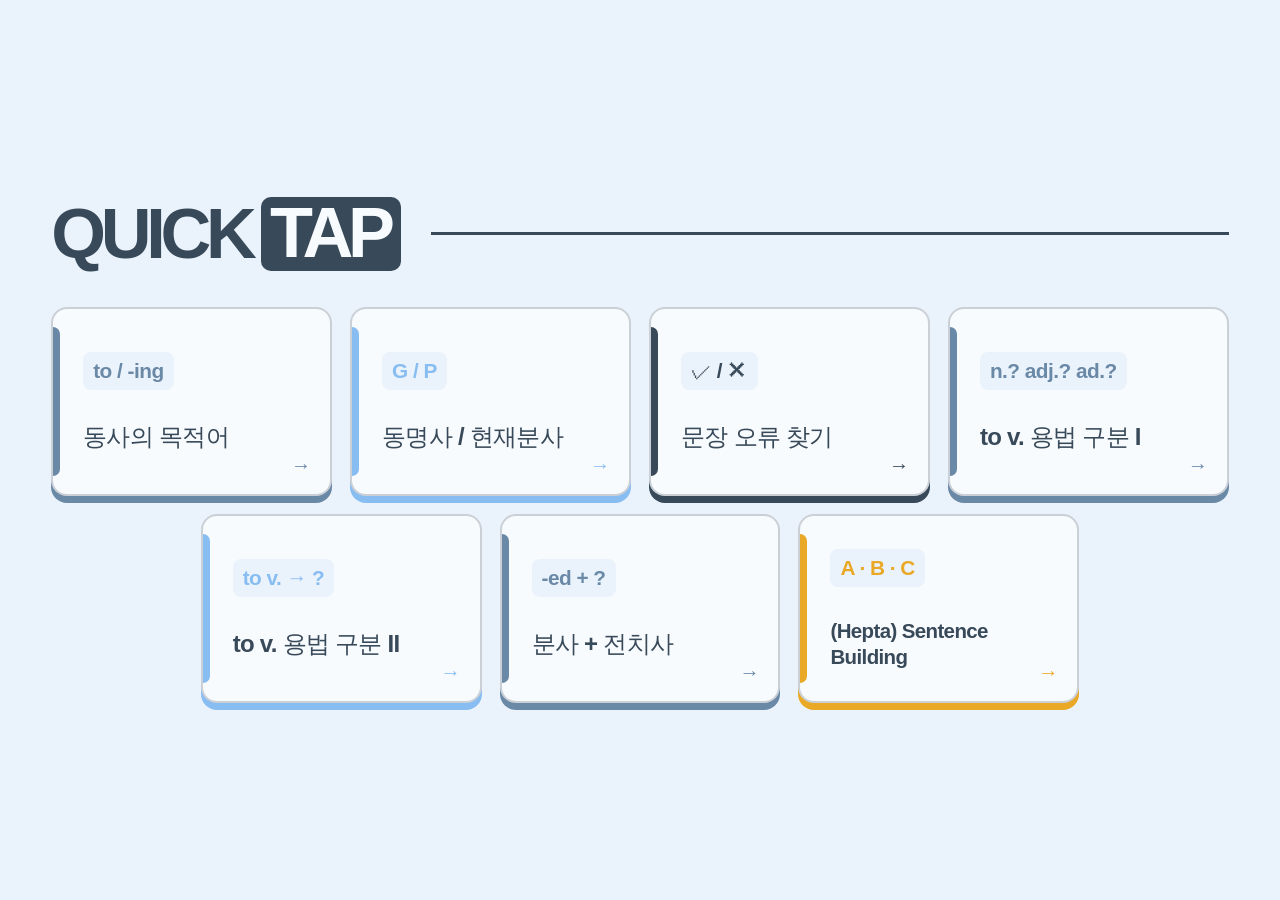
==== commit 18d00c7c: "Add preposition practice and refine activity menu" ====
--- a/index.html
+++ b/index.html
@@ -22,27 +22,21 @@
       <p class="brand">QUICK TAP</p>
       <span class="activity-chip" id="selected-activity-label"></span>
       <h1 id="welcome-title">플레이어를<br>선택하세요</h1>
-      <p class="subtitle" id="welcome-subtitle">이름별 최고 연속 정답 기록이 이 기기의 리더보드에 저장됩니다.</p>
       <label class="field-label" for="name-select">이름</label>
       <select class="select" id="name-select" required></select>
       <input class="text-input" id="custom-name" type="text" maxlength="20" autocomplete="name" placeholder="이름을 입력하세요" aria-label="직접 입력할 이름" hidden>
       <label class="study-option" id="study-mode-option" for="study-mode-input" hidden>
         <input id="study-mode-input" type="checkbox">
-        <span>
-          <strong>학습 모드로 시작</strong>
-          <span>시간 제한과 게임 오버 없이 천천히 복습해요.</span>
-        </span>
+        <strong>학습 모드</strong>
       </label>
       <button class="primary-button" type="submit">시작하기</button>
     </form>
   </section>
 
-  <section class="screen menu active" id="menu-screen" aria-labelledby="menu-title">
+  <section class="screen menu active" id="menu-screen" aria-label="Quick Tap 활동 선택">
     <div class="panel">
-      <header class="menu-header">
-        <p class="brand">QUICK TAP</p>
-        <h1 id="menu-title">오늘 연습할 활동</h1>
-        <p>활동을 고르고, 이름별 최고 기록에 도전해 보세요.</p>
+      <header class="menu-masthead" aria-hidden="true">
+        <p class="menu-wordmark"><span>QUICK</span><span>TAP</span></p>
       </header>
       <div class="activity-list">
         <button class="activity-card activity-card--prime" type="button" data-start="prime" hidden>
@@ -68,6 +62,10 @@
         <button class="activity-card activity-card--to-ii" type="button" data-start="to-infinitive-ii">
           <span class="activity-card__icon">to v. → ?</span>
           <strong>to v. 용법 구분 II</strong>
+        </button>
+        <button class="activity-card activity-card--preposition" id="preposition-start" type="button" data-start="participle-preposition">
+          <span class="activity-card__icon">-ed + ?</span>
+          <strong>분사 + 전치사</strong>
         </button>
         <button class="activity-card activity-card--hepta" type="button" data-start="sentence-building">
           <span class="activity-card__icon">A · B · C</span>
@@ -296,6 +294,27 @@
     <div class="answer-feedback" id="builder-feedback" role="status" aria-live="assertive"><strong></strong><span></span></div>
     <audio id="builder-bgm" src="assets/audio/hepta-bg.mp3" preload="none" loop></audio>
     <audio id="builder-bgm-intense" src="assets/audio/hepta-rising-dread.mp3" preload="none" loop></audio>
+  </main>
+
+  <main class="screen game preposition-game" id="participle-preposition-screen" aria-label="분사와 전치사 조합 연습">
+    <div class="preposition-choices preposition-lines" id="preposition-choices" aria-label="전치사 선택지">
+      <button class="choice preposition-choice" type="button"><kbd>1</kbd><span></span></button>
+      <button class="choice preposition-choice" type="button"><kbd>2</kbd><span></span></button>
+      <button class="choice preposition-choice" type="button"><kbd>3</kbd><span></span></button>
+      <button class="choice preposition-choice" type="button"><kbd>4</kbd><span></span></button>
+    </div>
+    <div class="topbar">
+      <button class="icon-button" type="button" data-change-player><span class="button-label--wide">← 이름 바꾸기</span><span class="button-label--short">← 이름</span></button>
+      <div class="score-group">
+        <div class="pill"><span class="pill__label" id="preposition-score-label">연속</span><span class="pill__value" id="preposition-score">0</span></div>
+        <div class="pill"><span class="pill__label" id="preposition-best-label">최고</span><span class="pill__value" id="preposition-best">0</span></div>
+      </div>
+    </div>
+    <div class="center-card preposition-question-card">
+      <div class="preposition-sentence" id="preposition-sentence" aria-live="assertive"></div>
+    </div>
+    <div class="flash" id="preposition-flash" aria-hidden="true"></div>
+    <div class="answer-feedback preposition-feedback" id="preposition-feedback" role="status" aria-live="assertive"><strong></strong><span></span></div>
   </main>
 
   <div class="streak-celebration" id="streak-celebration" role="status" aria-live="polite" aria-atomic="true">
@@ -366,6 +385,7 @@
   <script src="sentence-error-data.js"></script>
   <script src="to-infinitive-data.js"></script>
   <script src="sentence-building-data.js"></script>
+  <script src="participle-preposition-data.js"></script>
   <script src="app.js"></script>
 </body>
 </html>
--- a/app.css
+++ b/app.css
@@ -68,10 +68,6 @@
 
 .panel { width: min(100%, 520px); min-width: 0; }
 .menu .panel { width: min(100%, 1080px); min-width: 0; }
-.menu-header { margin-bottom: clamp(22px, 4vh, 38px); text-align: center; }
-.menu-header .brand { margin-bottom: 8px; }
-.menu-header h1 { margin: 0; font-size: clamp(1.8rem, 4vw, 3rem); line-height: 1.08; letter-spacing: -.045em; }
-.menu-header p:last-child { margin: 10px 0 0; color: rgba(255,255,255,.7); line-height: 1.5; }
 .welcome__back {
   width: auto;
   margin: 0 0 24px;
@@ -80,7 +76,6 @@
 }
 .brand { margin: 0 0 10px; color: #7bf0bf; font-size: .74rem; font-weight: 900; letter-spacing: .17em; }
 .welcome h1 { margin: 0; font-size: clamp(2.1rem, 9vw, 3.7rem); line-height: 1.04; letter-spacing: -.055em; }
-.subtitle { margin: 14px 0 28px; color: rgba(255,255,255,.7); line-height: 1.58; }
 .field-label { display: block; margin: 0 0 9px; color: rgba(255,255,255,.72); font-size: .82rem; font-weight: 800; }
 .select, .text-input {
   width: 100%;
@@ -107,7 +102,6 @@
 }
 .study-option input { flex: 0 0 auto; width: 21px; height: 21px; margin: 2px 0 0; accent-color: #7bf0bf; }
 .study-option strong { display: block; color: #a9f8d7; font-size: .94rem; }
-.study-option span { display: block; margin-top: 4px; color: rgba(255,255,255,.72); font-size: .8rem; line-height: 1.45; }
 .primary-button, .secondary-button, .danger-button {
   width: 100%;
   min-height: 54px;
@@ -777,7 +771,6 @@
 }
 @media (max-width: 700px) {
   .menu { place-items: start center; }
-  .menu-header { text-align: left; }
   .activity-list { grid-template-columns: 1fr; }
   .activity-card { min-height: 145px; padding: 20px 50px 20px 22px; }
   .activity-card__icon { margin-bottom: 18px; }
@@ -902,8 +895,7 @@
 }
 
 .brand { color: var(--steel); }
-.subtitle, .field-label { color: var(--ink); }
-.menu-header p:last-child { color: var(--ink); }
+.field-label { color: var(--ink); }
 .activity-chip {
   border: 1px solid var(--steel);
   border-radius: 9px;
@@ -928,7 +920,7 @@
   color: var(--ink);
 }
 .study-option input, .info-dismiss input { accent-color: var(--steel); }
-.study-option strong, .study-option span { color: var(--ink); }
+.study-option strong { color: var(--ink); }
 
 .primary-button, .secondary-button, .danger-button {
   border-radius: 12px;
@@ -1190,13 +1182,99 @@
 /* to-infinitive radial activities */
 .activity-card--to-i { background: #557B98; color: #fff; }
 .activity-card--to-ii { background: #A9CFF0; color: var(--ink); }
+.activity-card--preposition { background: var(--steel); color: #fff; }
 .activity-card--hepta { background: #F5C84C; color: var(--ink); }
 .activity-card--to-i .activity-card__icon,
 .activity-card--to-ii .activity-card__icon,
+.activity-card--preposition .activity-card__icon,
 .activity-card--hepta .activity-card__icon {
   font-size: clamp(1.55rem, 3.2vmin, 2.45rem);
   font-weight: 800;
   letter-spacing: -.025em;
+}
+
+.preposition-game { background: var(--surface); }
+.preposition-choices {
+  position: absolute;
+  inset: 0;
+  display: grid;
+  grid-template-columns: 1fr 1fr;
+  grid-template-rows: 1fr 1fr;
+}
+.preposition-choice {
+  position: relative;
+  display: grid;
+  place-items: center;
+  width: 100%;
+  height: 100%;
+  padding: 32px 18px;
+  border: 0;
+  border-radius: 0;
+  background: var(--steel);
+  color: #fff;
+  box-shadow: none;
+  font-size: clamp(1.8rem, 7vmin, 4rem);
+  font-weight: 900;
+}
+.preposition-choice:nth-child(2) { background: var(--powder); color: var(--ink); }
+.preposition-choice:nth-child(3) { background: var(--sky); color: var(--ink); }
+.preposition-choice:nth-child(4) { background: var(--ink); color: #fff; }
+.preposition-choice kbd {
+  position: absolute;
+  z-index: 3;
+  display: grid;
+  place-items: center;
+  width: clamp(36px, 5.5vmin, 52px);
+  aspect-ratio: 1;
+  border: 2px solid var(--ink);
+  border-radius: 11px;
+  background: var(--paper);
+  color: var(--ink);
+  font-family: inherit;
+  font-size: clamp(.9rem, 2.4vmin, 1.25rem);
+}
+.preposition-choice:nth-child(1) kbd { top: calc(env(safe-area-inset-top) + 76px); left: 18px; }
+.preposition-choice:nth-child(2) kbd { top: calc(env(safe-area-inset-top) + 76px); right: 18px; }
+.preposition-choice:nth-child(3) kbd { bottom: calc(env(safe-area-inset-bottom) + 18px); left: 18px; }
+.preposition-choice:nth-child(4) kbd { right: 18px; bottom: calc(env(safe-area-inset-bottom) + 18px); }
+.preposition-lines::before,
+.preposition-lines::after {
+  content: "";
+  position: absolute;
+  z-index: 2;
+  background: var(--ink);
+  pointer-events: none;
+}
+.preposition-lines::before { top: 5%; bottom: 5%; left: 50%; width: 2px; }
+.preposition-lines::after { top: 50%; right: 5%; left: 5%; height: 2px; }
+.preposition-question-card {
+  width: min(82vw, 720px);
+  min-width: 0;
+  padding: clamp(18px, 3.8vmin, 34px) clamp(20px, 4.8vmin, 46px);
+}
+.preposition-sentence {
+  color: var(--ink);
+  font-size: clamp(1.35rem, 4.6vmin, 2.8rem);
+  font-weight: 850;
+  line-height: 1.28;
+  letter-spacing: -.035em;
+  text-wrap: balance;
+}
+.preposition-choice.answer-correct { box-shadow: inset 0 0 0 7px var(--success); }
+.preposition-choice.answer-wrong { box-shadow: inset 0 0 0 7px var(--danger); }
+.preposition-feedback { top: calc(50% - clamp(112px, 14vmin, 160px)); }
+.preposition-feedback.show { animation-duration: 1000ms; }
+
+@media (max-width: 480px) {
+  .preposition-question-card { width: min(88vw, 720px); padding-inline: 18px; }
+  .preposition-choice:nth-child(1) kbd { left: 10px; }
+  .preposition-choice:nth-child(2) kbd { right: 10px; }
+  .preposition-choice:nth-child(3) kbd { left: 10px; }
+  .preposition-choice:nth-child(4) kbd { right: 10px; }
+}
+
+@media (orientation: landscape) and (max-height: 600px) {
+  .preposition-question-card { width: min(62vw, 640px); padding-block: 14px; }
 }
 
 .radial-game { background: var(--powder); isolation: isolate; }
@@ -1323,74 +1401,119 @@
 
 .radial-game.hide-radial-hints .radial-choice__label small { display: none; }
 
-@media (min-width: 901px) {
-  .menu { padding-inline: clamp(32px, 5vw, 72px); }
-  .menu .panel { width: min(100%, 1440px); }
-  .menu .activity-list {
-    grid-template-columns: repeat(6, minmax(0, 1fr));
-    gap: clamp(14px, 1.35vw, 22px);
+/* Activity chooser */
+.menu {
+  padding: calc(env(safe-area-inset-top) + 24px) clamp(16px, 4vw, 56px) calc(env(safe-area-inset-bottom) + 24px);
+  background: var(--surface);
+}
+.menu .panel { width: min(100%, 1180px); }
+.menu-masthead {
+  display: flex;
+  align-items: center;
+  gap: clamp(16px, 2.5vw, 30px);
+  margin-bottom: clamp(24px, 4vh, 42px);
+}
+.menu-masthead::after {
+  content: "";
+  flex: 1;
+  height: 3px;
+  background: var(--ink);
+}
+.menu-wordmark {
+  display: flex;
+  align-items: center;
+  gap: .14em;
+  margin: 0;
+  color: var(--ink);
+  font-size: clamp(2.25rem, 5.5vw, 4.8rem);
+  font-weight: 950;
+  line-height: .9;
+  letter-spacing: -.075em;
+}
+.menu-wordmark span:last-child {
+  padding: .06em .16em .1em .12em;
+  border-radius: .14em;
+  background: var(--ink);
+  color: var(--paper);
+}
+.menu .activity-list {
+  display: flex;
+  flex-wrap: wrap;
+  justify-content: center;
+  gap: clamp(12px, 1.6vw, 18px);
+}
+.menu .activity-card {
+  --card-accent: var(--steel);
+  flex: 0 1 100%;
+  max-width: 520px;
+  min-height: 142px;
+  padding: 24px 48px 22px 24px;
+  border: 2px solid rgba(56,73,89,.24);
+  border-radius: 16px;
+  background: var(--paper);
+  color: var(--ink);
+  box-shadow: 0 7px 0 var(--card-accent);
+}
+.menu .activity-card::before {
+  content: "";
+  position: absolute;
+  top: 18px;
+  bottom: 18px;
+  left: 0;
+  width: 7px;
+  border-radius: 0 7px 7px 0;
+  background: var(--card-accent);
+}
+.menu .activity-card::after { color: var(--card-accent); }
+.menu .activity-card--grammar { --card-accent: var(--steel); }
+.menu .activity-card--ing { --card-accent: var(--sky); }
+.menu .activity-card--sentence-error { --card-accent: var(--ink); }
+.menu .activity-card--to-i { --card-accent: var(--steel); }
+.menu .activity-card--to-ii { --card-accent: var(--sky); }
+.menu .activity-card--preposition { --card-accent: var(--steel); }
+.menu .activity-card--hepta { --card-accent: #E9A826; }
+.menu .activity-card__icon {
+  display: inline-flex;
+  align-items: center;
+  min-height: 38px;
+  margin-bottom: 25px;
+  padding: 7px 10px;
+  border-radius: 8px;
+  background: var(--surface);
+  color: var(--card-accent);
+  font-size: clamp(1rem, 2vw, 1.3rem);
+  font-weight: 900;
+  letter-spacing: -.025em;
+}
+.menu .activity-card strong {
+  font-size: clamp(1.12rem, 2.2vw, 1.5rem);
+  line-height: 1.24;
+}
+.menu .activity-card--hepta strong { font-size: clamp(1.02rem, 1.8vw, 1.28rem); }
+
+@media (min-width: 600px) {
+  .menu .activity-card {
+    flex-basis: calc((100% - clamp(12px, 1.6vw, 18px)) / 2);
+    max-width: none;
   }
+}
+
+@media (min-width: 900px) {
   .menu .activity-card {
-    min-height: clamp(210px, 27vh, 286px);
-    padding: clamp(22px, 2.1vw, 32px);
-    border: 1px solid rgba(56,73,89,.26);
-    border-radius: 16px;
-    background: var(--paper);
-    color: var(--ink);
-    box-shadow: 0 12px 30px rgba(56,73,89,.08);
+    flex-basis: calc((100% - 3 * clamp(12px, 1.6vw, 18px)) / 4);
+    min-height: clamp(168px, 21vh, 210px);
+    padding: clamp(24px, 2.4vw, 30px);
   }
-  .menu .activity-card::before {
-    content: "";
-    position: absolute;
-    top: 0;
-    left: 0;
-    width: 100%;
-    height: 7px;
-    background: var(--card-accent);
-  }
-  .menu .activity-card::after { color: var(--card-accent); }
-  .menu .activity-card--grammar { --card-accent: #6A89A7; }
-  .menu .activity-card--ing { --card-accent: #4B96D1; }
-  .menu .activity-card--sentence-error { --card-accent: #384959; }
-  .menu .activity-card--to-i { --card-accent: #557B98; }
-  .menu .activity-card--to-ii { --card-accent: #88BDF2; }
-  .menu .activity-card--hepta { --card-accent: #E9A826; }
-  .menu .activity-card__icon {
-    display: inline-flex;
-    align-items: center;
-    min-height: 44px;
-    margin-bottom: clamp(34px, 5vh, 58px);
-    padding: 8px 11px;
-    border-radius: 9px;
-    background: var(--surface);
-    color: var(--card-accent);
-    font-size: clamp(1.05rem, 1.45vw, 1.45rem);
-    font-weight: 900;
-    letter-spacing: -.025em;
-  }
-  .menu .activity-card strong {
-    font-size: clamp(1.12rem, 1.45vw, 1.55rem);
-    line-height: 1.28;
-  }
-  .menu .activity-card--hepta strong { font-size: clamp(1.02rem, 1.22vw, 1.3rem); }
+  .menu .activity-card__icon { margin-bottom: clamp(26px, 3.5vh, 40px); }
+}
+
+@media (hover: hover) {
   .menu .activity-card:hover {
     border-color: var(--card-accent);
     background: #fff;
-    box-shadow: 0 16px 36px rgba(56,73,89,.13);
+    box-shadow: 0 10px 0 var(--card-accent);
     transform: translateY(-3px);
   }
-}
-
-@media (min-width: 901px) and (max-width: 1199px) {
-  .menu .activity-list { grid-template-columns: repeat(6, minmax(0, 1fr)); }
-  .menu .activity-card--grammar,
-  .menu .activity-card--ing,
-  .menu .activity-card--sentence-error,
-  .menu .activity-card--to-i,
-  .menu .activity-card--to-ii,
-  .menu .activity-card--hepta { grid-column: span 2; }
-  .menu .activity-card { min-height: 180px; }
-  .menu .activity-card__icon { margin-bottom: 30px; }
 }
 
 @media (orientation: landscape) and (max-height: 600px) {
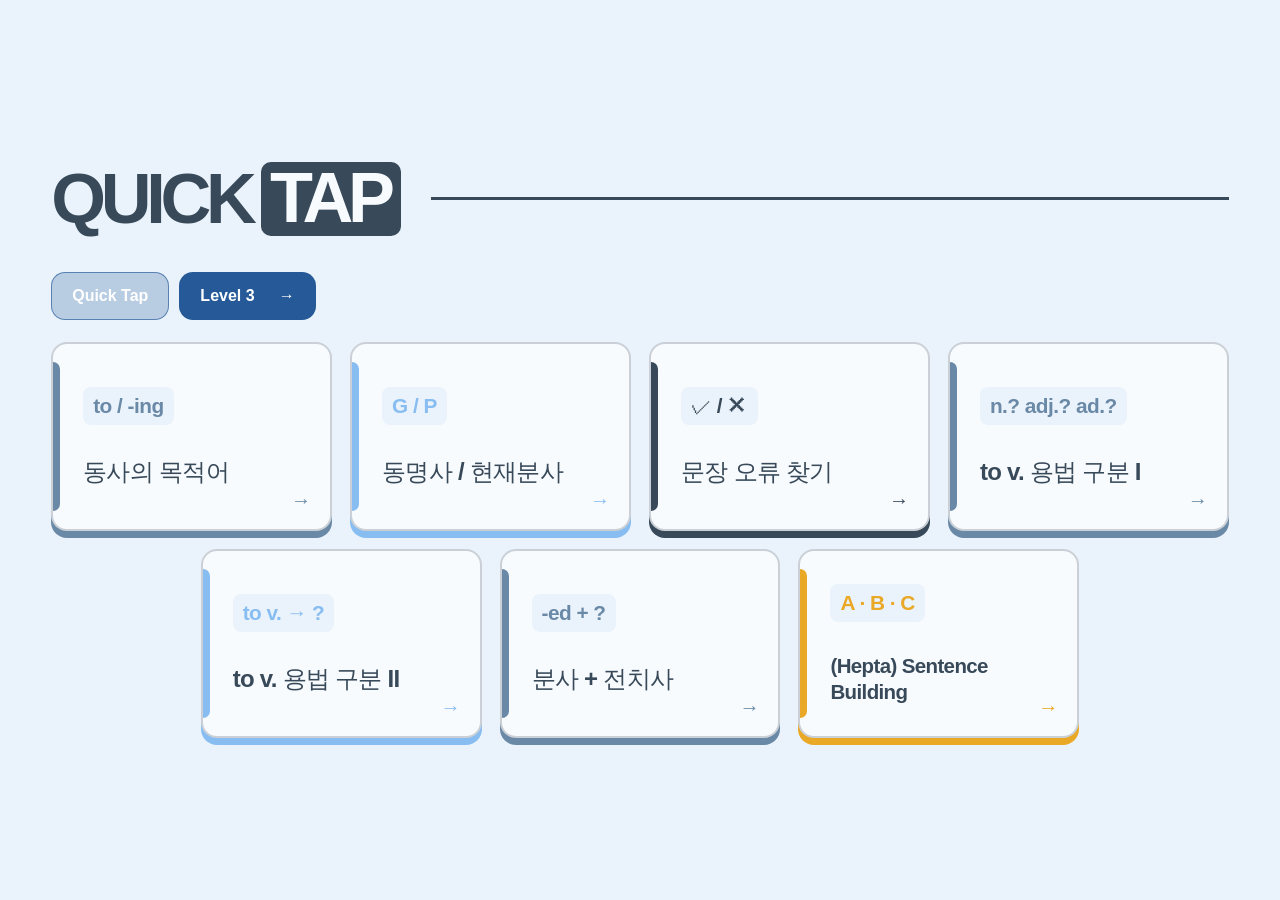
==== commit 93e08b30: "Add Level 3 Unit 2 touch-first grammar activities" ====
--- a/index.html
+++ b/index.html
@@ -38,6 +38,7 @@
       <header class="menu-masthead" aria-hidden="true">
         <p class="menu-wordmark"><span>QUICK</span><span>TAP</span></p>
       </header>
+      <nav class="level-navigation" aria-label="메인 메뉴"><a href="index.html" aria-current="page">Quick Tap</a><a href="level3.html">Level 3 <span>→</span></a></nav>
       <div class="activity-list">
         <button class="activity-card activity-card--prime" type="button" data-start="prime" hidden>
           <span class="activity-card__icon">2, 3, 5</span>
@@ -304,11 +305,18 @@
       <button class="choice preposition-choice" type="button"><kbd>4</kbd><span></span></button>
     </div>
     <div class="topbar">
-      <button class="icon-button" type="button" data-change-player><span class="button-label--wide">← 이름 바꾸기</span><span class="button-label--short">← 이름</span></button>
+      <div class="topbar__actions">
+        <button class="icon-button" type="button" data-change-player><span class="button-label--wide">← 이름 바꾸기</span><span class="button-label--short">← 이름</span></button>
+        <button class="icon-button study-toggle" type="button" data-study-toggle aria-pressed="false">학습 모드</button>
+      </div>
       <div class="score-group">
         <div class="pill"><span class="pill__label" id="preposition-score-label">연속</span><span class="pill__value" id="preposition-score">0</span></div>
         <div class="pill"><span class="pill__label" id="preposition-best-label">최고</span><span class="pill__value" id="preposition-best">0</span></div>
       </div>
+    </div>
+    <div class="game-timer" id="preposition-timer" role="timer" aria-live="off">
+      <div class="game-timer__meta"><span>남은 시간</span><strong id="preposition-timer-label">10.0초</strong></div>
+      <div class="game-timer__track"><span class="game-timer__bar" id="preposition-timer-bar"></span></div>
     </div>
     <div class="center-card preposition-question-card">
       <div class="preposition-sentence" id="preposition-sentence" aria-live="assertive"></div>
@@ -386,6 +394,7 @@
   <script src="to-infinitive-data.js"></script>
   <script src="sentence-building-data.js"></script>
   <script src="participle-preposition-data.js"></script>
+  <script src="practice-core.js"></script>
   <script src="app.js"></script>
 </body>
 </html>
--- a/app.css
+++ b/app.css
@@ -1498,6 +1498,90 @@
   }
 }
 
+/* Shared answer state: every mouse and keyboard selection uses the same rings. */
+.choice.answer-correct {
+  z-index: 4;
+  filter: brightness(1.03);
+  box-shadow: inset 0 0 0 clamp(6px, .9vmin, 11px) var(--success) !important;
+}
+.choice.answer-wrong {
+  z-index: 4;
+  filter: brightness(.86);
+  box-shadow: inset 0 0 0 clamp(6px, .9vmin, 11px) var(--danger) !important;
+}
+.choice.answer-selected {
+  animation: answer-selection-pulse 360ms ease-out;
+}
+.choice.answer-selected.answer-correct {
+  box-shadow:
+    inset 0 0 0 clamp(5px, .7vmin, 8px) var(--paper),
+    inset 0 0 0 clamp(12px, 1.55vmin, 18px) var(--success) !important;
+}
+.choice.answer-selected.answer-wrong {
+  box-shadow:
+    inset 0 0 0 clamp(5px, .7vmin, 8px) var(--paper),
+    inset 0 0 0 clamp(12px, 1.55vmin, 18px) var(--danger) !important;
+}
+@keyframes answer-selection-pulse {
+  0% { filter: brightness(1.3) saturate(1.18); }
+  100% { filter: brightness(1); }
+}
+
+.preposition-result { display: grid; gap: 14px; }
+.preposition-result__attempt,
+.preposition-result__correct {
+  padding: clamp(15px, 2.5vmin, 22px);
+  border: 3px solid;
+  border-radius: 16px;
+  font-size: clamp(1.08rem, 2.5vmin, 1.55rem);
+  font-weight: 900;
+  line-height: 1.5;
+  text-align: center;
+}
+.preposition-result__attempt {
+  border-color: var(--danger);
+  background: #FFF0F2;
+  color: var(--danger);
+  text-decoration: line-through;
+  text-decoration-thickness: .1em;
+}
+.preposition-result__correct {
+  border-color: var(--steel);
+  background: var(--surface);
+  color: var(--ink);
+}
+.preposition-result__correct mark {
+  display: inline-block;
+  padding: .04em .3em;
+  border-radius: .35em;
+  background: var(--powder);
+  color: var(--ink);
+}
+.preposition-result__combination {
+  display: flex;
+  align-items: baseline;
+  justify-content: center;
+  gap: 12px;
+  padding: 14px 18px;
+  border-radius: 14px;
+  background: var(--ink);
+  color: #fff;
+  text-align: center;
+}
+.preposition-result__combination strong {
+  color: var(--powder);
+  font-size: clamp(1.12rem, 2.6vmin, 1.55rem);
+}
+.preposition-result__combination span { font-weight: 800; }
+
+@media (max-width: 480px) {
+  .preposition-result__combination {
+    align-items: center;
+    flex-direction: column;
+    gap: 4px;
+  }
+}
+
 @media (min-width: 900px) {
   .menu .activity-card {
     flex-basis: calc((100% - 3 * clamp(12px, 1.6vw, 18px)) / 4);
@@ -1533,6 +1617,7 @@
   background: #FFF8DA;
   color: #24324A;
   isolation: isolate;
+  transition: background-color 900ms ease, color 900ms ease;
 }
 .sentence-builder::before,
 .sentence-builder::after {
@@ -1544,6 +1629,7 @@
   border-radius: 44% 56% 65% 35%;
   pointer-events: none;
   transform: rotate(18deg);
+  transition: background-color 900ms ease, border-radius 900ms ease, opacity 900ms ease, transform 900ms ease;
 }
 .sentence-builder::before { top: -16%; left: -9%; background: #A9E5FF; }
 .sentence-builder::after { right: -10%; bottom: -22%; background: #FFD6E5; transform: rotate(-22deg); }
@@ -1589,6 +1675,7 @@
   border-radius: 28px;
   background: rgba(255,255,255,.92);
   box-shadow: 0 9px 0 #24324A;
+  transition: background-color 900ms ease, border-color 900ms ease, box-shadow 900ms ease;
 }
 .builder-answer,
 .builder-bank {
@@ -1604,6 +1691,7 @@
   border: 3px dashed #8D86FF;
   border-radius: 20px;
   background: #F3F1FF;
+  transition: background-color 900ms ease, border-color 900ms ease;
 }
 .builder-bank { min-height: 86px; padding: 12px 4px 2px; }
 .builder-chip {
@@ -1618,7 +1706,7 @@
   font-size: clamp(1.03rem, 2.5vmin, 1.52rem);
   font-weight: 900;
   line-height: 1.2;
-  transition: transform 100ms ease, box-shadow 100ms ease, opacity 120ms ease;
+  transition: transform 100ms ease, box-shadow 100ms ease, opacity 120ms ease, background-color 900ms ease, color 900ms ease, border-color 900ms ease;
 }
 .builder-bank .builder-chip:nth-child(4n+1) { background: #FFE17D; }
 .builder-bank .builder-chip:nth-child(4n+2) { background: #9FE7C2; }
@@ -1641,6 +1729,59 @@
 }
 .builder-action:disabled { opacity: .38; cursor: default; }
 .builder-action--reset { background: #FFE17D; }
+
+.sentence-builder.high-tension {
+  background: var(--surface);
+  color: var(--ink);
+}
+.sentence-builder.high-tension::before {
+  border-radius: 0;
+  background: var(--powder);
+  opacity: .46;
+  transform: rotate(8deg);
+}
+.sentence-builder.high-tension::after {
+  border-radius: 0;
+  background: var(--steel);
+  opacity: .18;
+  transform: rotate(-8deg);
+}
+.sentence-builder.high-tension .icon-button,
+.sentence-builder.high-tension .pill,
+.sentence-builder.high-tension .builder-timer {
+  border-color: var(--ink);
+  background: var(--paper);
+  color: var(--ink);
+  box-shadow: 0 4px 0 var(--ink);
+}
+.sentence-builder.high-tension .pill__label { color: var(--steel); }
+.sentence-builder.high-tension .builder-timer .game-timer__track {
+  border-color: var(--steel);
+  background: var(--powder);
+}
+.sentence-builder.high-tension .builder-timer .game-timer__bar { background: var(--steel); }
+.sentence-builder.high-tension .builder-timer.urgent .game-timer__bar { background: var(--danger); }
+.sentence-builder.high-tension .builder-board {
+  border-color: var(--ink);
+  background: var(--paper);
+  box-shadow: 0 9px 0 var(--steel);
+}
+.sentence-builder.high-tension .builder-answer {
+  border-color: var(--steel);
+  background: var(--powder);
+}
+.sentence-builder.high-tension .builder-bank .builder-chip:nth-child(4n+1) { background: var(--paper); }
+.sentence-builder.high-tension .builder-bank .builder-chip:nth-child(4n+2) { background: var(--powder); }
+.sentence-builder.high-tension .builder-bank .builder-chip:nth-child(4n+3) { background: var(--sky); }
+.sentence-builder.high-tension .builder-bank .builder-chip:nth-child(4n) { background: var(--steel); color: #fff; }
+.sentence-builder.high-tension .builder-answer .builder-chip { background: var(--ink); color: #fff; }
+.sentence-builder.high-tension .builder-action {
+  border-color: var(--ink);
+  background: var(--paper);
+  color: var(--ink);
+  box-shadow: 0 4px 0 var(--ink);
+}
+.sentence-builder.high-tension .builder-action--reset { background: var(--powder); }
 .builder-board[data-size="medium"] .builder-chip {
   min-height: clamp(62px, 7vmin, 78px);
   padding: 12px clamp(18px, 2.8vmin, 30px);
@@ -1712,3 +1853,6 @@
     font-size: clamp(1.3rem, 6.3vw, 1.85rem);
   }
 }
+
+/* Level navigation leaves existing game screens intact. */
+.level-navigation{display:flex;gap:10px;margin:0 0 22px}.level-navigation a{display:flex;align-items:center;justify-content:space-between;gap:24px;padding:14px 20px;border-radius:14px;background:rgba(37,89,152,.25);border:1px solid rgba(37,89,152,.65);color:#fff;text-decoration:none;font-weight:800}.level-navigation a[href="level3.html"]{background:#255998}.level-navigation a:focus-visible{outline:3px solid #fff;outline-offset:3px}
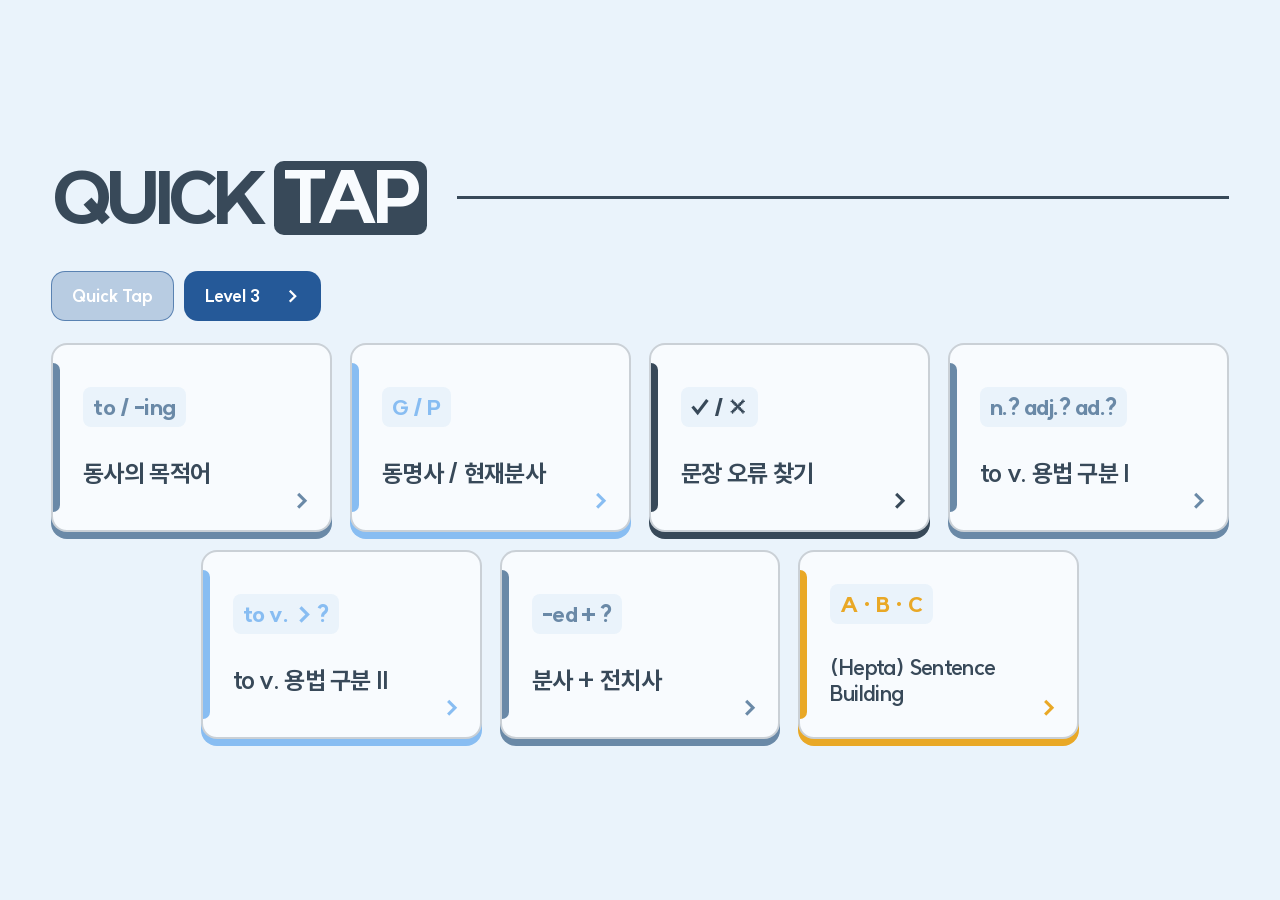
==== commit 432f2bbd: "Apply Compact SUIT design and replace student rosters" ====
--- a/index.html
+++ b/index.html
@@ -13,15 +13,16 @@
   <link rel="apple-touch-icon" sizes="167x167" href="assets/icons/apple-touch-icon-167.png">
   <link rel="apple-touch-icon" sizes="152x152" href="assets/icons/apple-touch-icon-152.png">
   <title>Quick Tap</title>
-  <link rel="stylesheet" href="app.css">
+  <link rel="stylesheet" href="fonts.css?v=compact-1">
+  <link rel="stylesheet" href="app.css?v=compact-1">
 </head>
 <body>
   <section class="screen welcome" id="welcome-screen" aria-labelledby="welcome-title">
     <form class="panel" id="name-form">
-      <button class="icon-button welcome__back" id="back-to-activities" type="button">← 활동 다시 고르기</button>
+      <button class="icon-button welcome__back" id="back-to-activities" type="button">← Quick Tap</button>
       <p class="brand">QUICK TAP</p>
       <span class="activity-chip" id="selected-activity-label"></span>
-      <h1 id="welcome-title">플레이어를<br>선택하세요</h1>
+      <h1 id="welcome-title">플레이어</h1>
       <label class="field-label" for="name-select">이름</label>
       <select class="select" id="name-select" required></select>
       <input class="text-input" id="custom-name" type="text" maxlength="20" autocomplete="name" placeholder="이름을 입력하세요" aria-label="직접 입력할 이름" hidden>
@@ -29,7 +30,7 @@
         <input id="study-mode-input" type="checkbox">
         <strong>학습 모드</strong>
       </label>
-      <button class="primary-button" type="submit">시작하기</button>
+      <button class="primary-button" type="submit">시작</button>
     </form>
   </section>
 
@@ -391,10 +392,10 @@
 
   <script src="ing-data.js"></script>
   <script src="sentence-error-data.js"></script>
-  <script src="to-infinitive-data.js"></script>
+  <script src="to-infinitive-data.js?v=compact-1"></script>
   <script src="sentence-building-data.js"></script>
   <script src="participle-preposition-data.js"></script>
-  <script src="practice-core.js"></script>
-  <script src="app.js"></script>
+  <script src="practice-core.js?v=compact-1"></script>
+  <script src="app.js?v=compact-1"></script>
 </body>
 </html>
--- a/fonts.css
+++ b/fonts.css
@@ -0,0 +1,6 @@
+@font-face { font-family: 'SUIT'; font-style: normal; font-weight: 400; font-display: swap; src: url('assets/fonts/SUIT-Regular.woff2') format('woff2'); }
+@font-face { font-family: 'SUIT'; font-style: normal; font-weight: 500; font-display: swap; src: url('assets/fonts/SUIT-Medium.woff2') format('woff2'); }
+@font-face { font-family: 'SUIT'; font-style: normal; font-weight: 600; font-display: swap; src: url('assets/fonts/SUIT-SemiBold.woff2') format('woff2'); }
+@font-face { font-family: 'SUIT'; font-style: normal; font-weight: 700; font-display: swap; src: url('assets/fonts/SUIT-Bold.woff2') format('woff2'); }
+@font-face { font-family: 'SUIT'; font-style: normal; font-weight: 800; font-display: swap; src: url('assets/fonts/SUIT-ExtraBold.woff2') format('woff2'); }
+@font-face { font-family: 'SUIT'; font-style: normal; font-weight: 900; font-display: swap; src: url('assets/fonts/SUIT-Heavy.woff2') format('woff2'); }
--- a/app.css
+++ b/app.css
@@ -1,6 +1,6 @@
 :root {
   color-scheme: dark;
-  font-family: Inter, Pretendard, -apple-system, BlinkMacSystemFont, "Segoe UI", sans-serif;
+  font-family: SUIT, sans-serif;
   background: #111318;
   color: #f7f8fa;
   font-synthesis: none;
